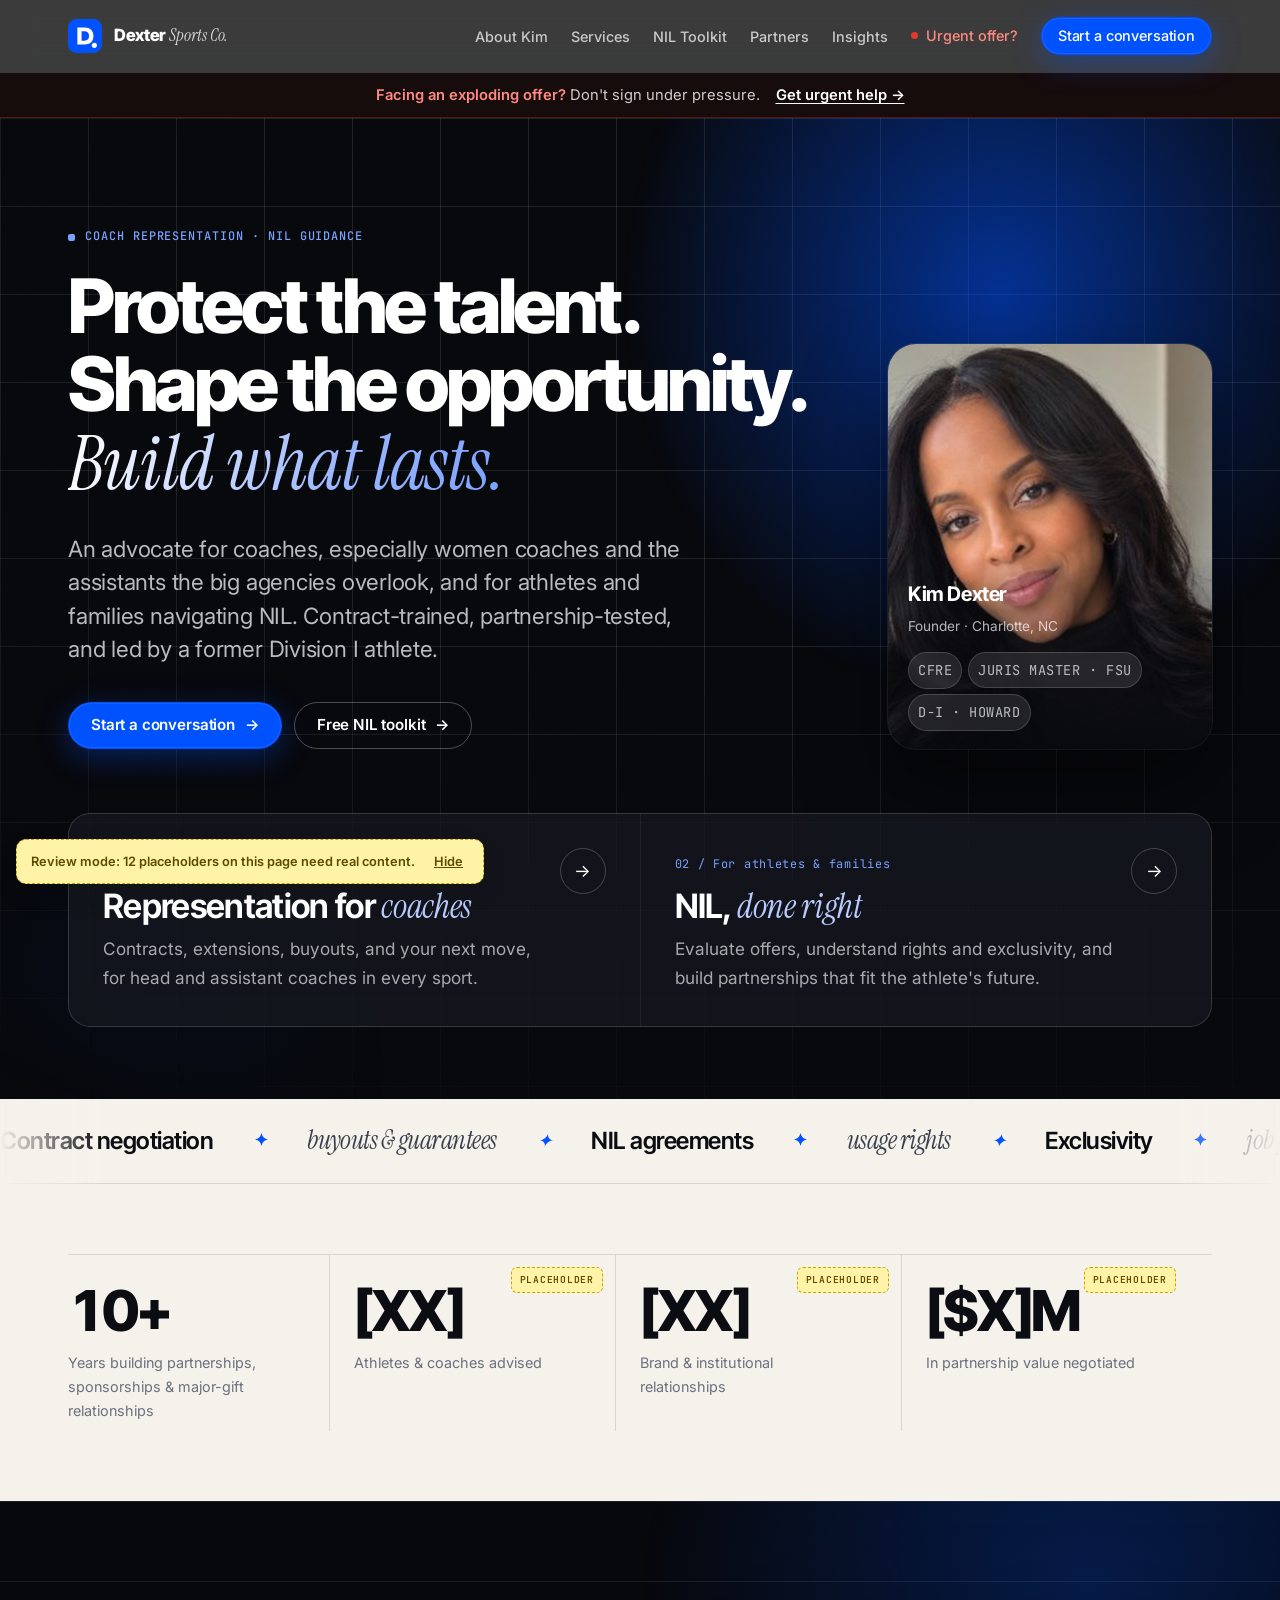
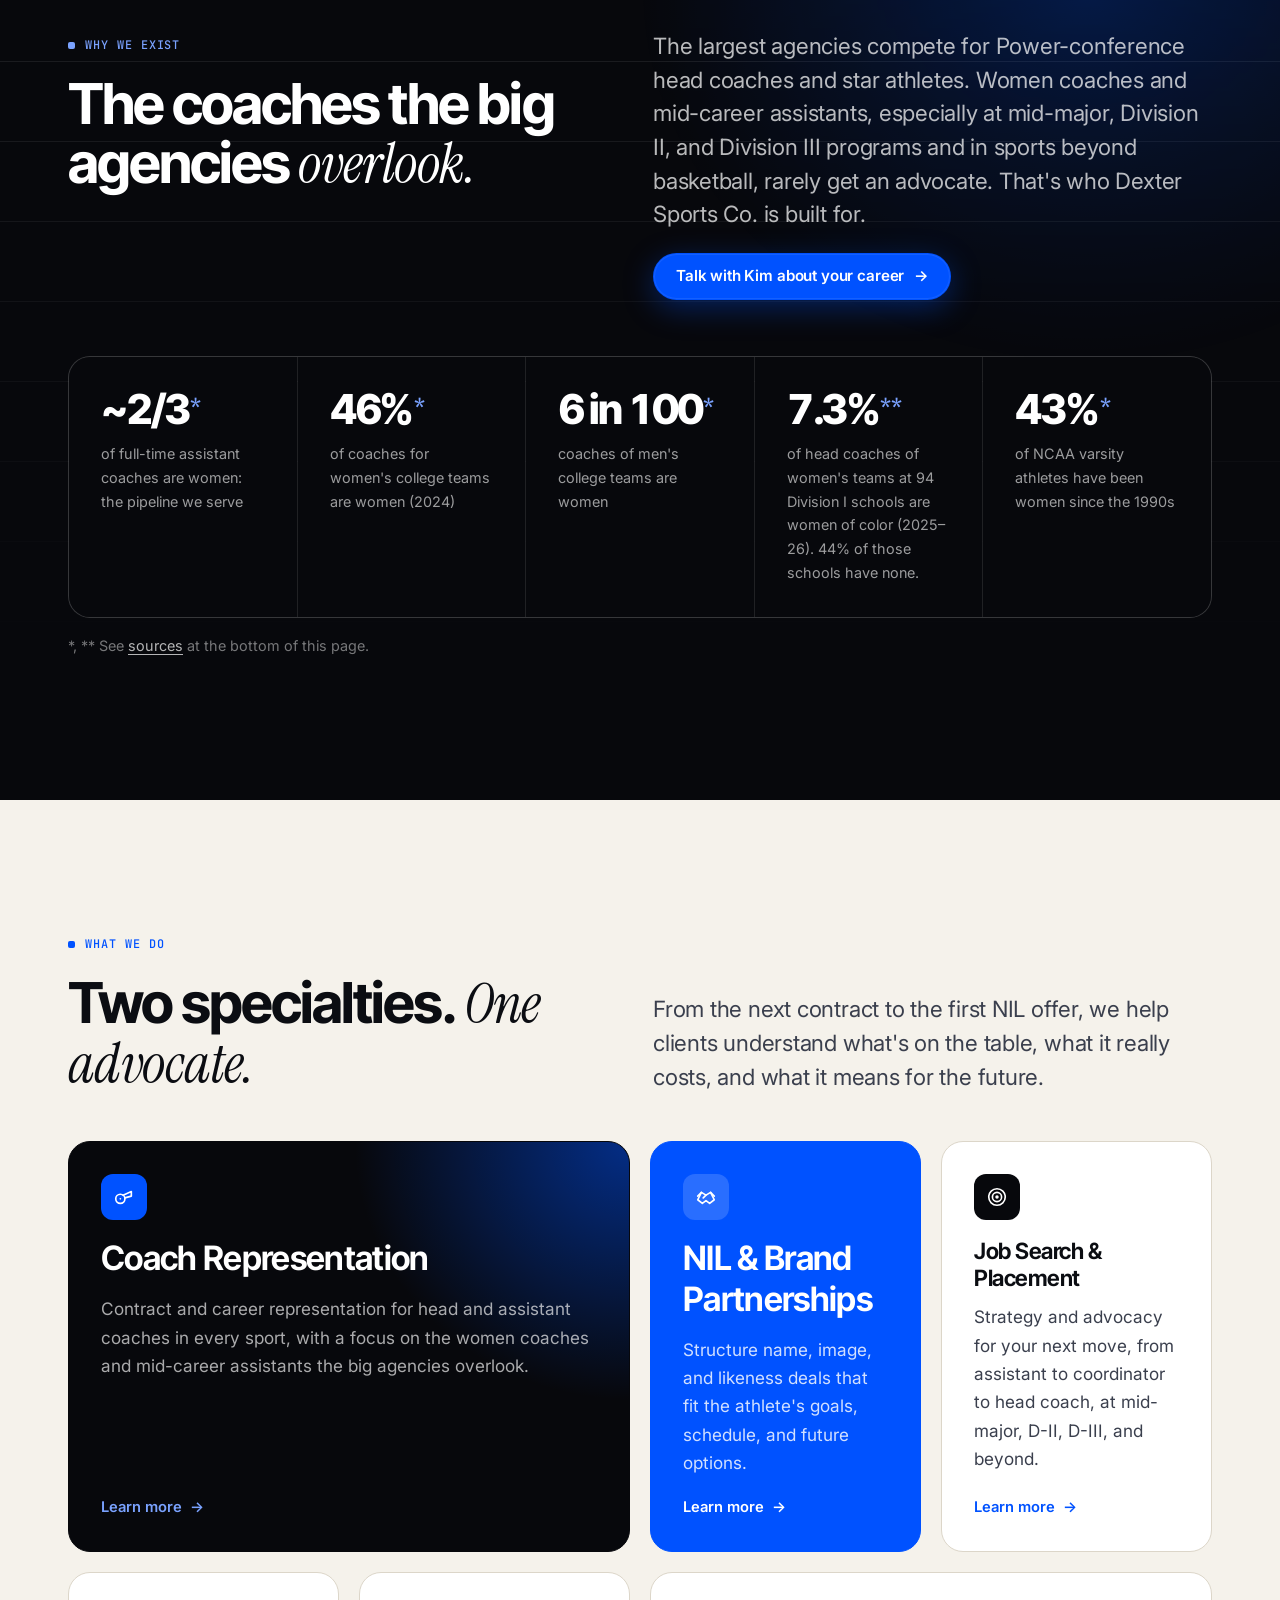
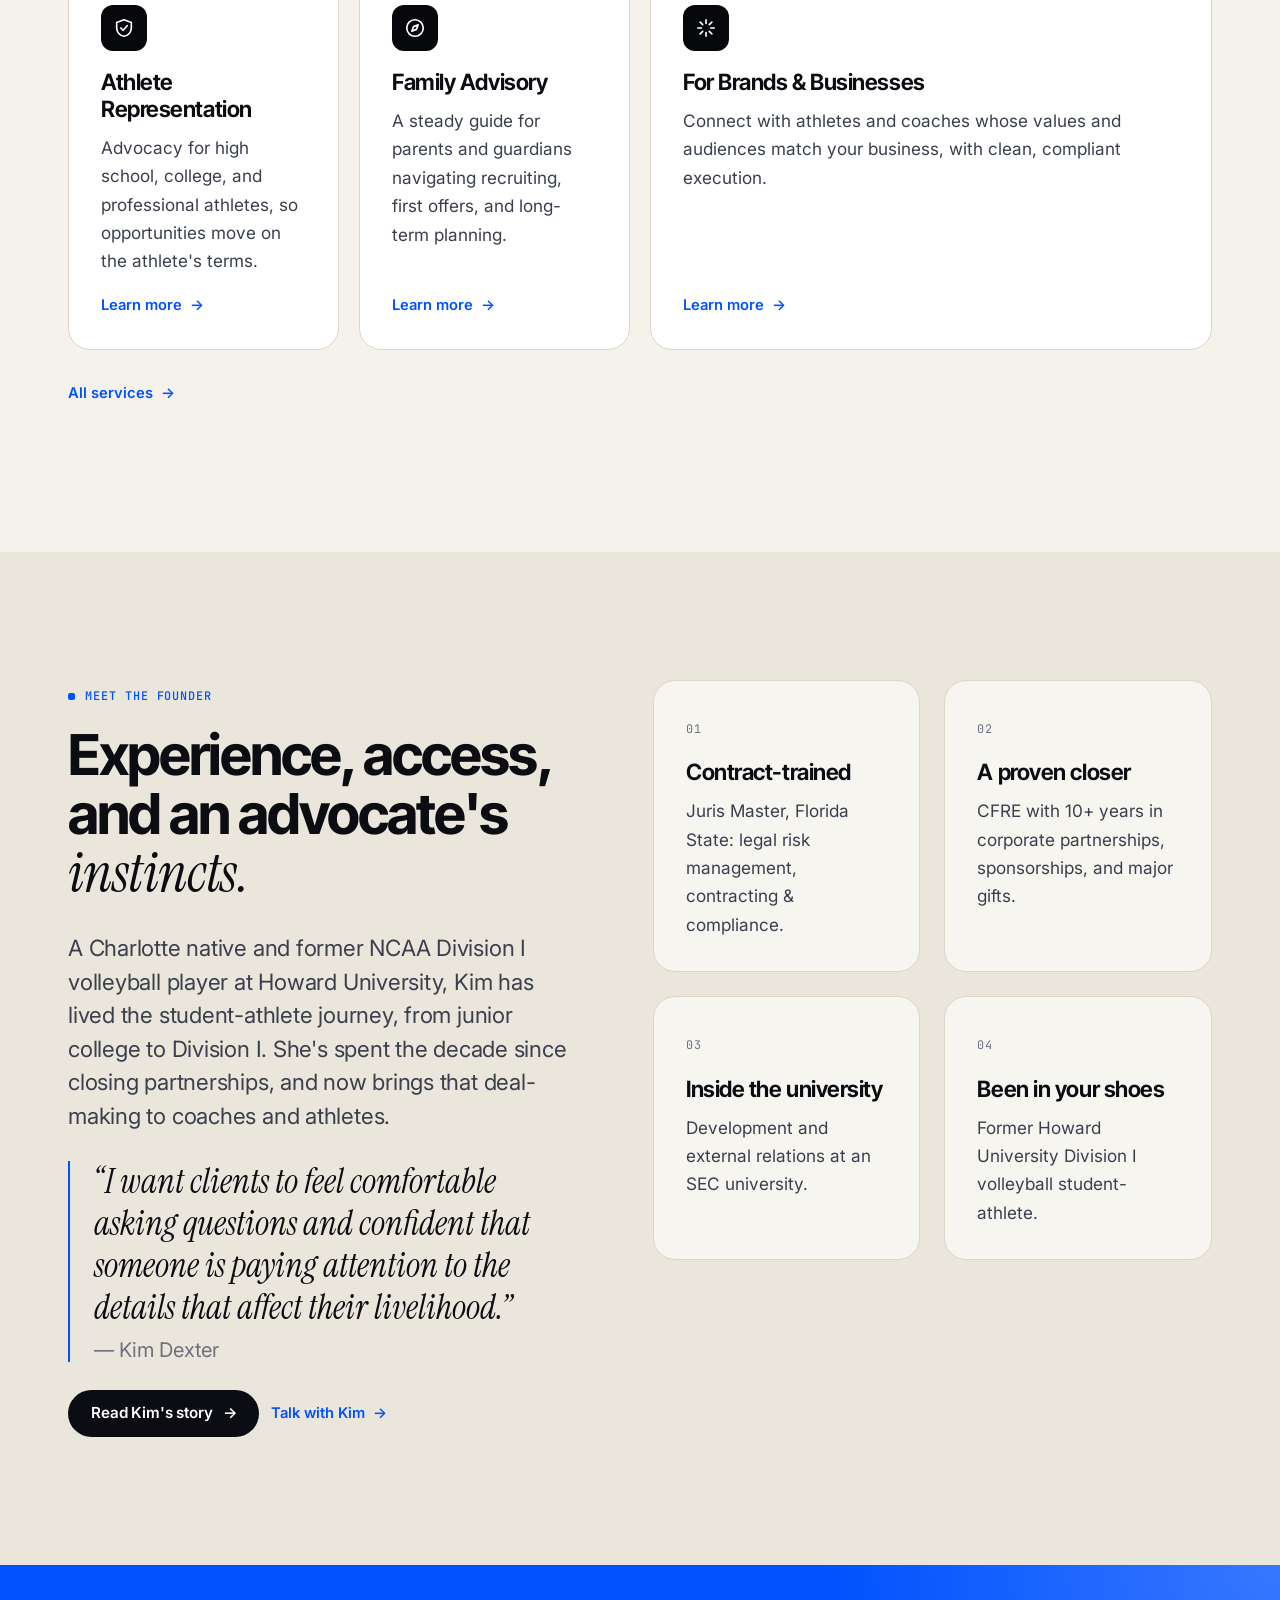
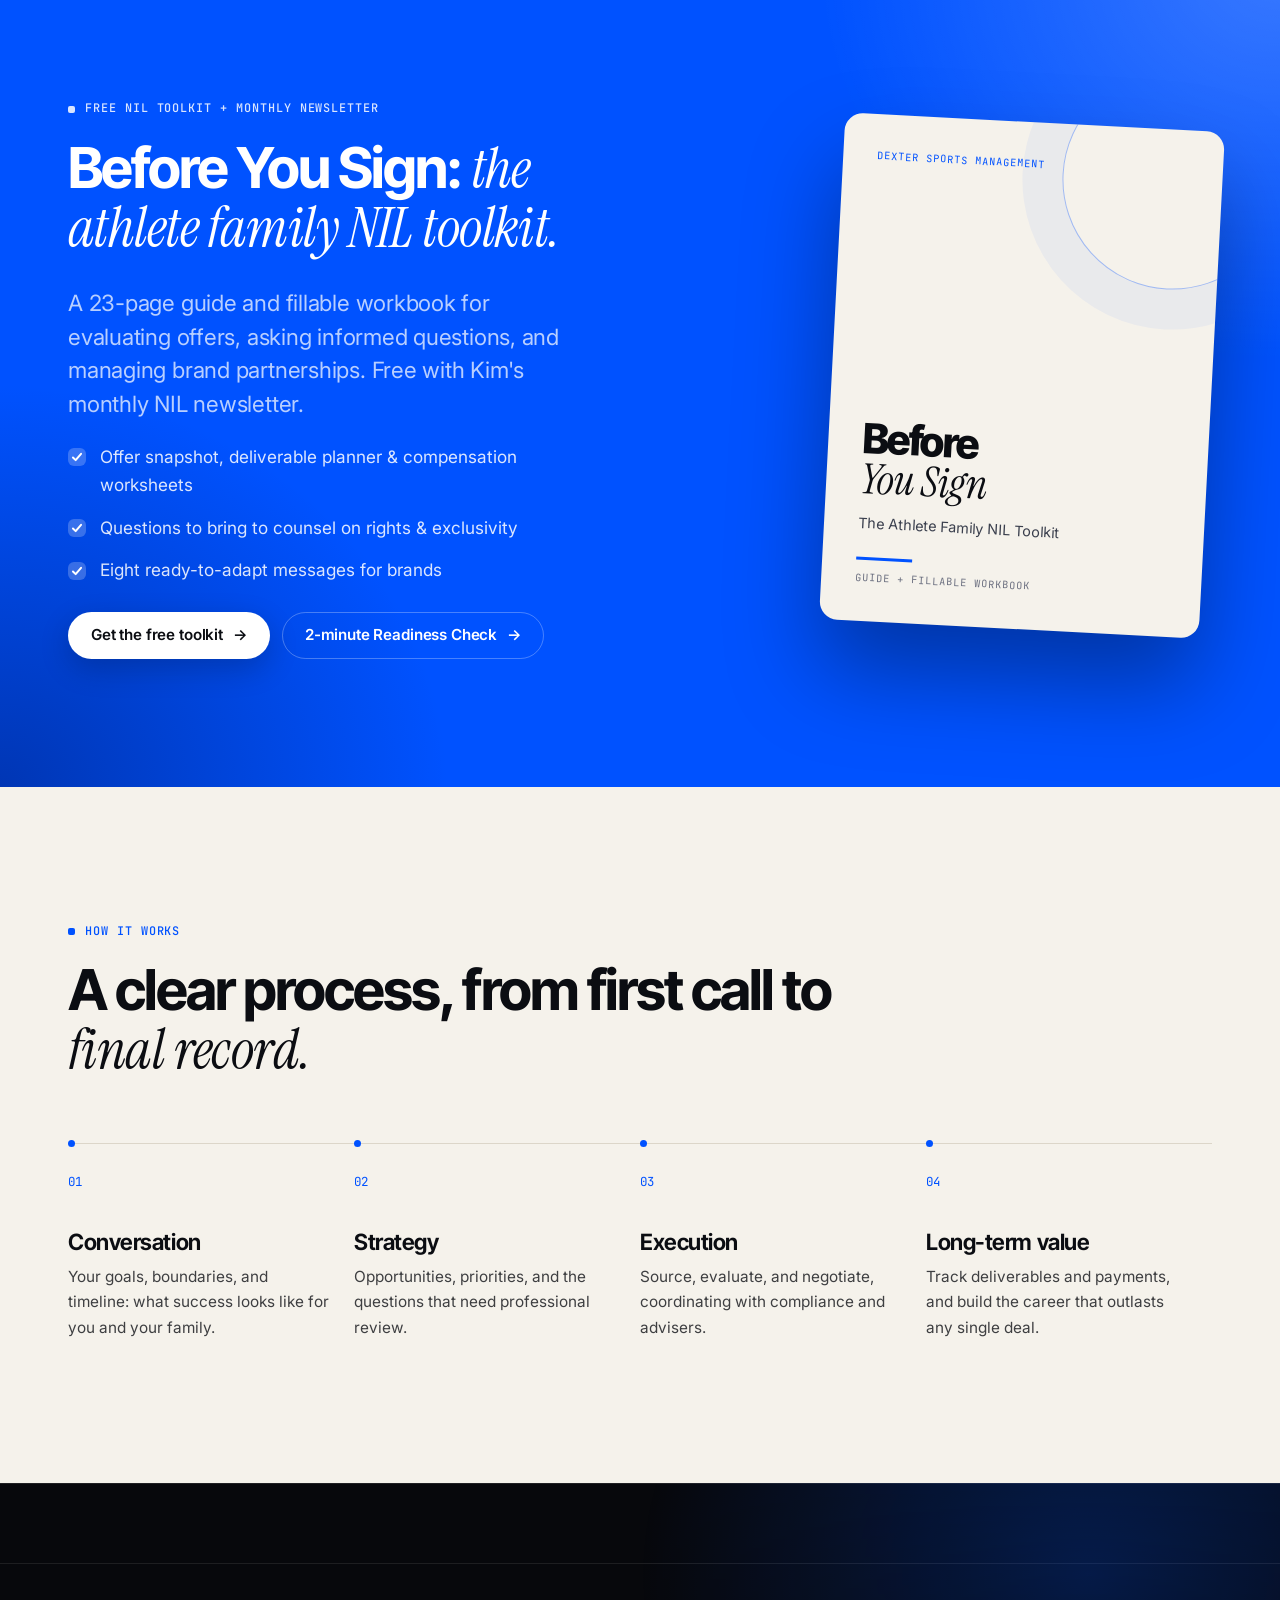
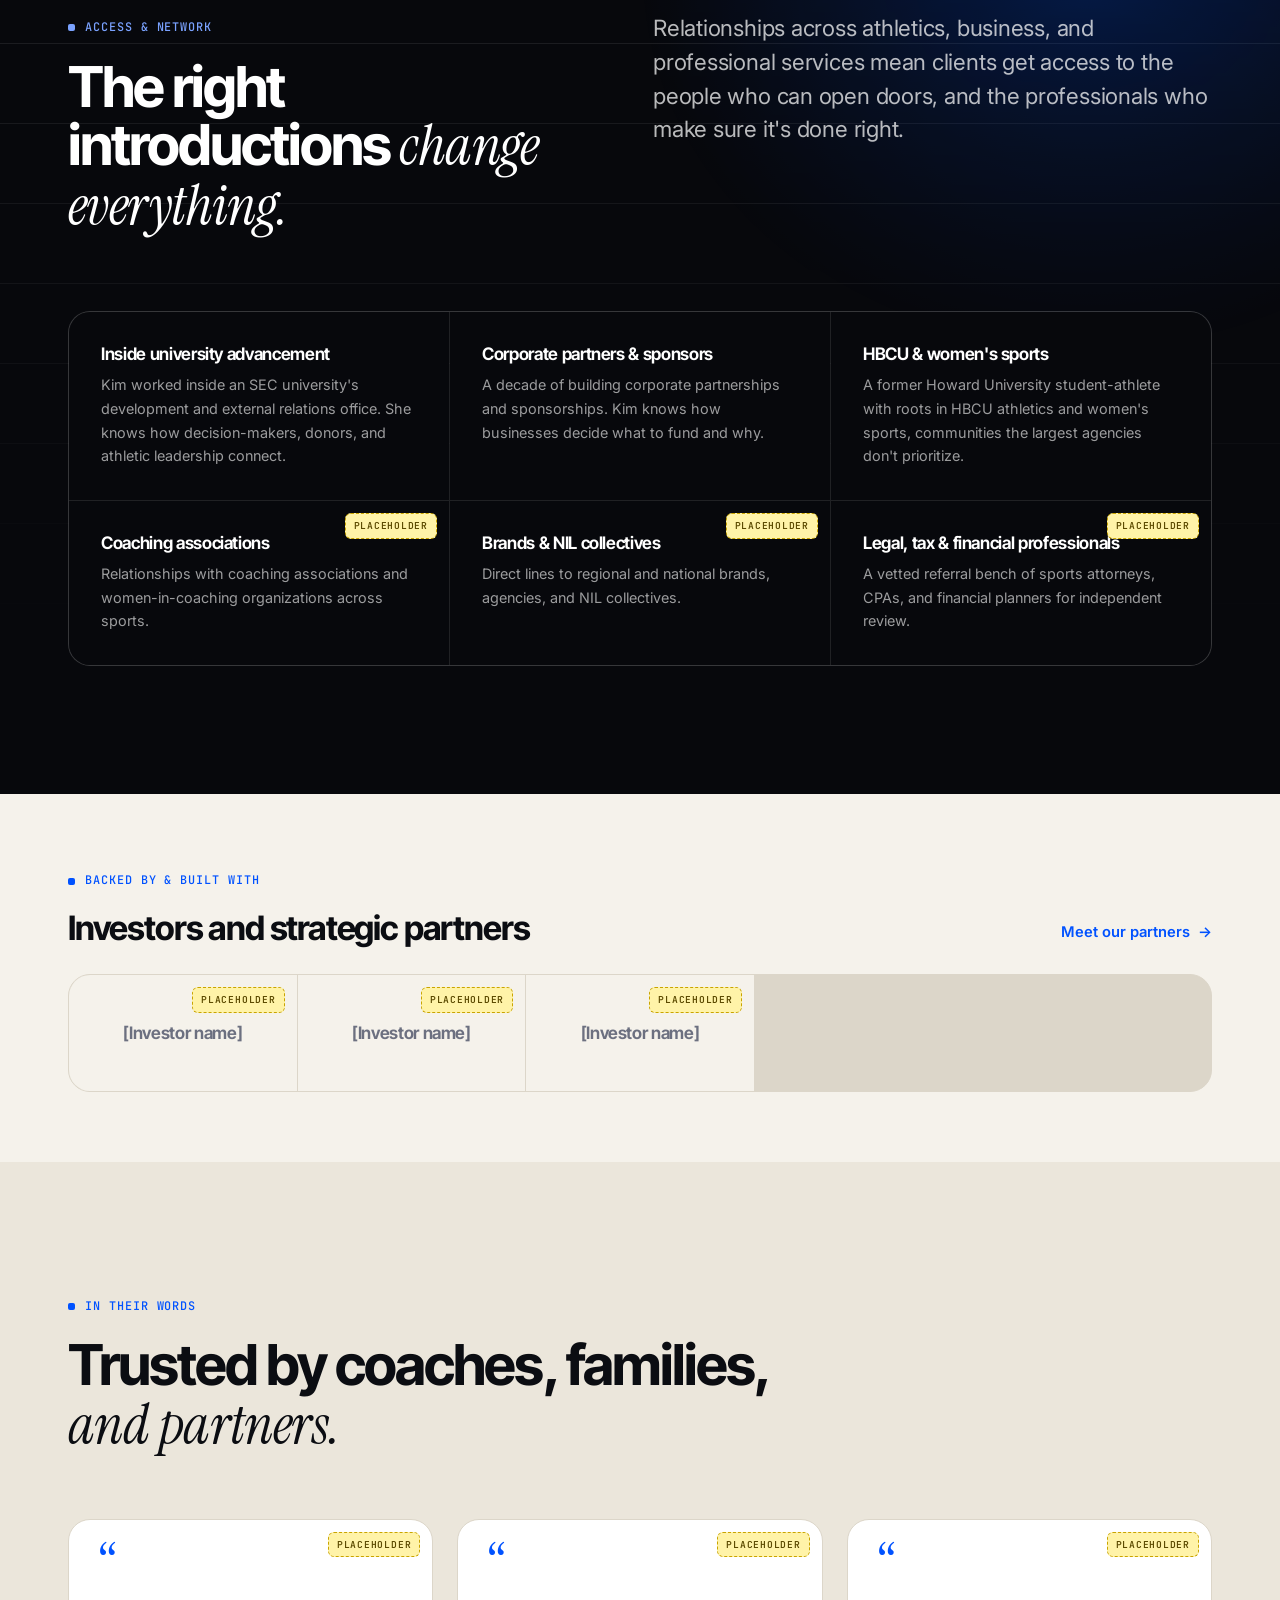
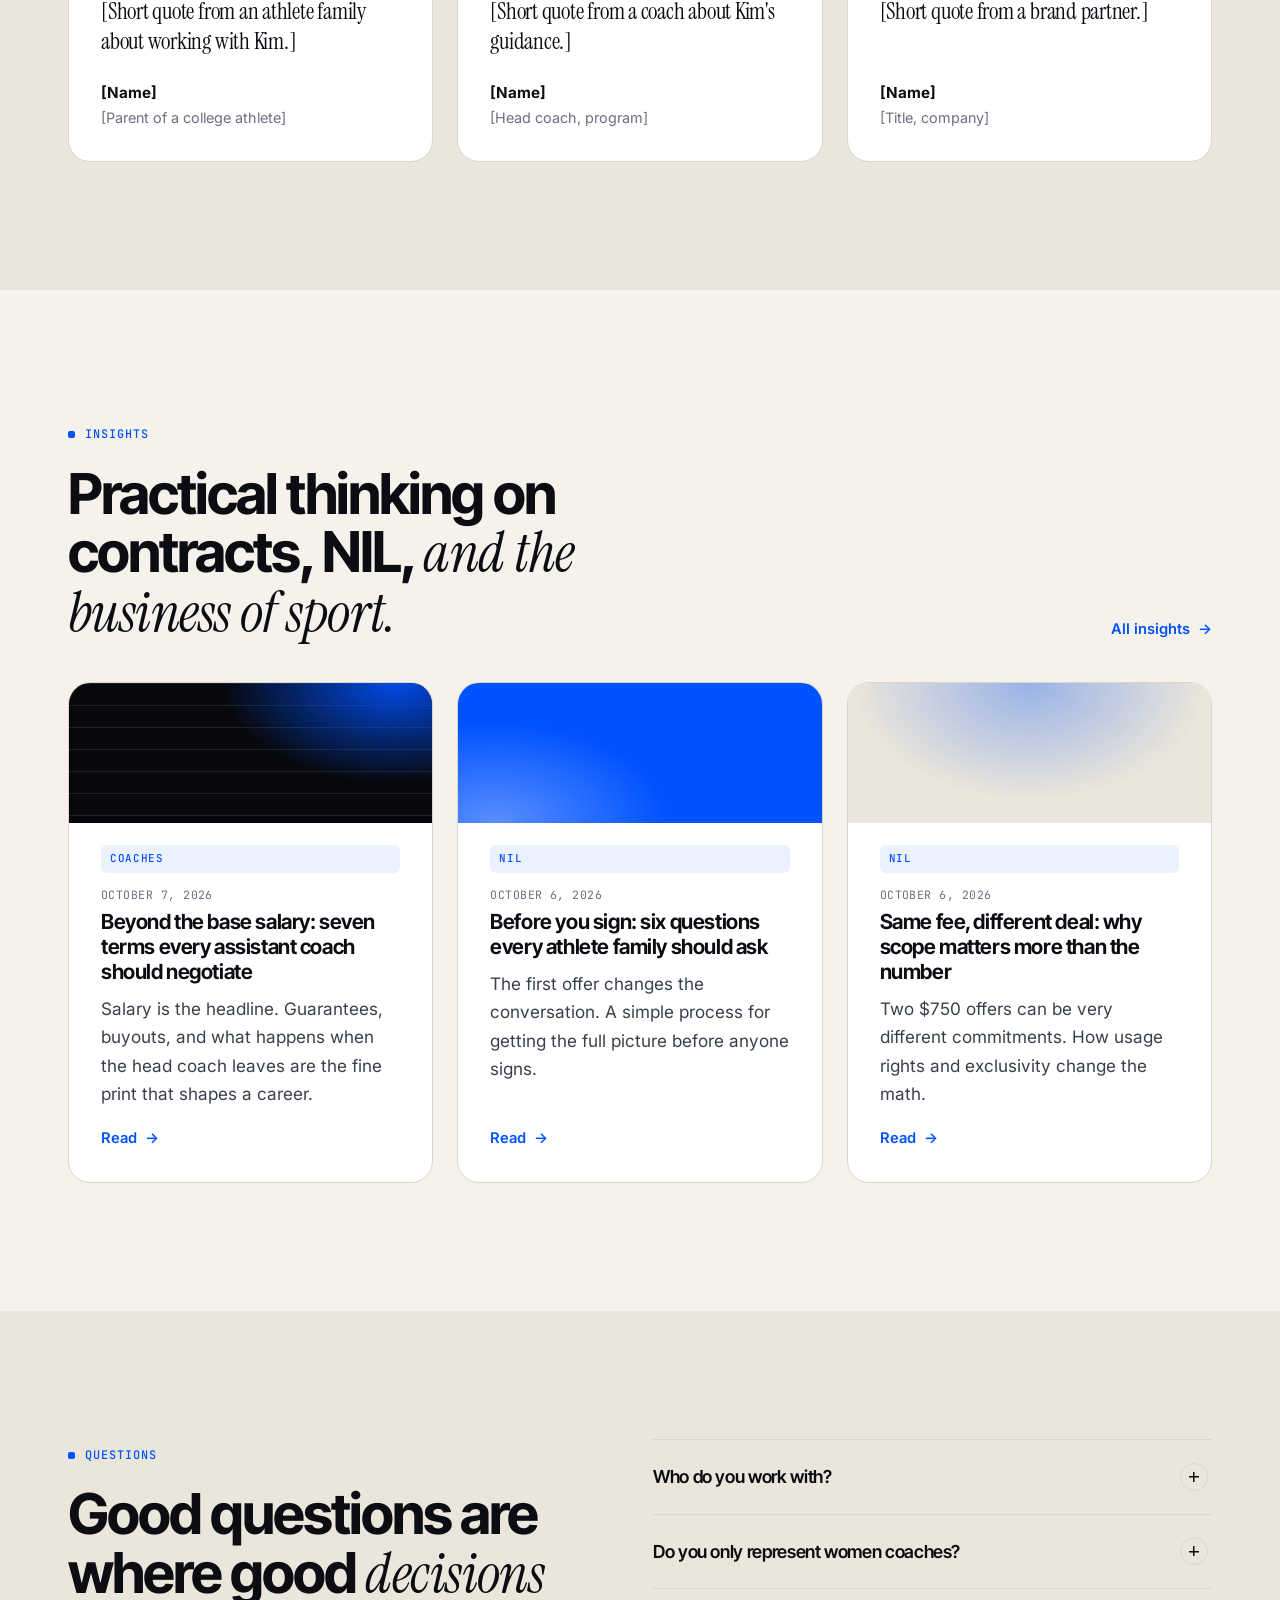
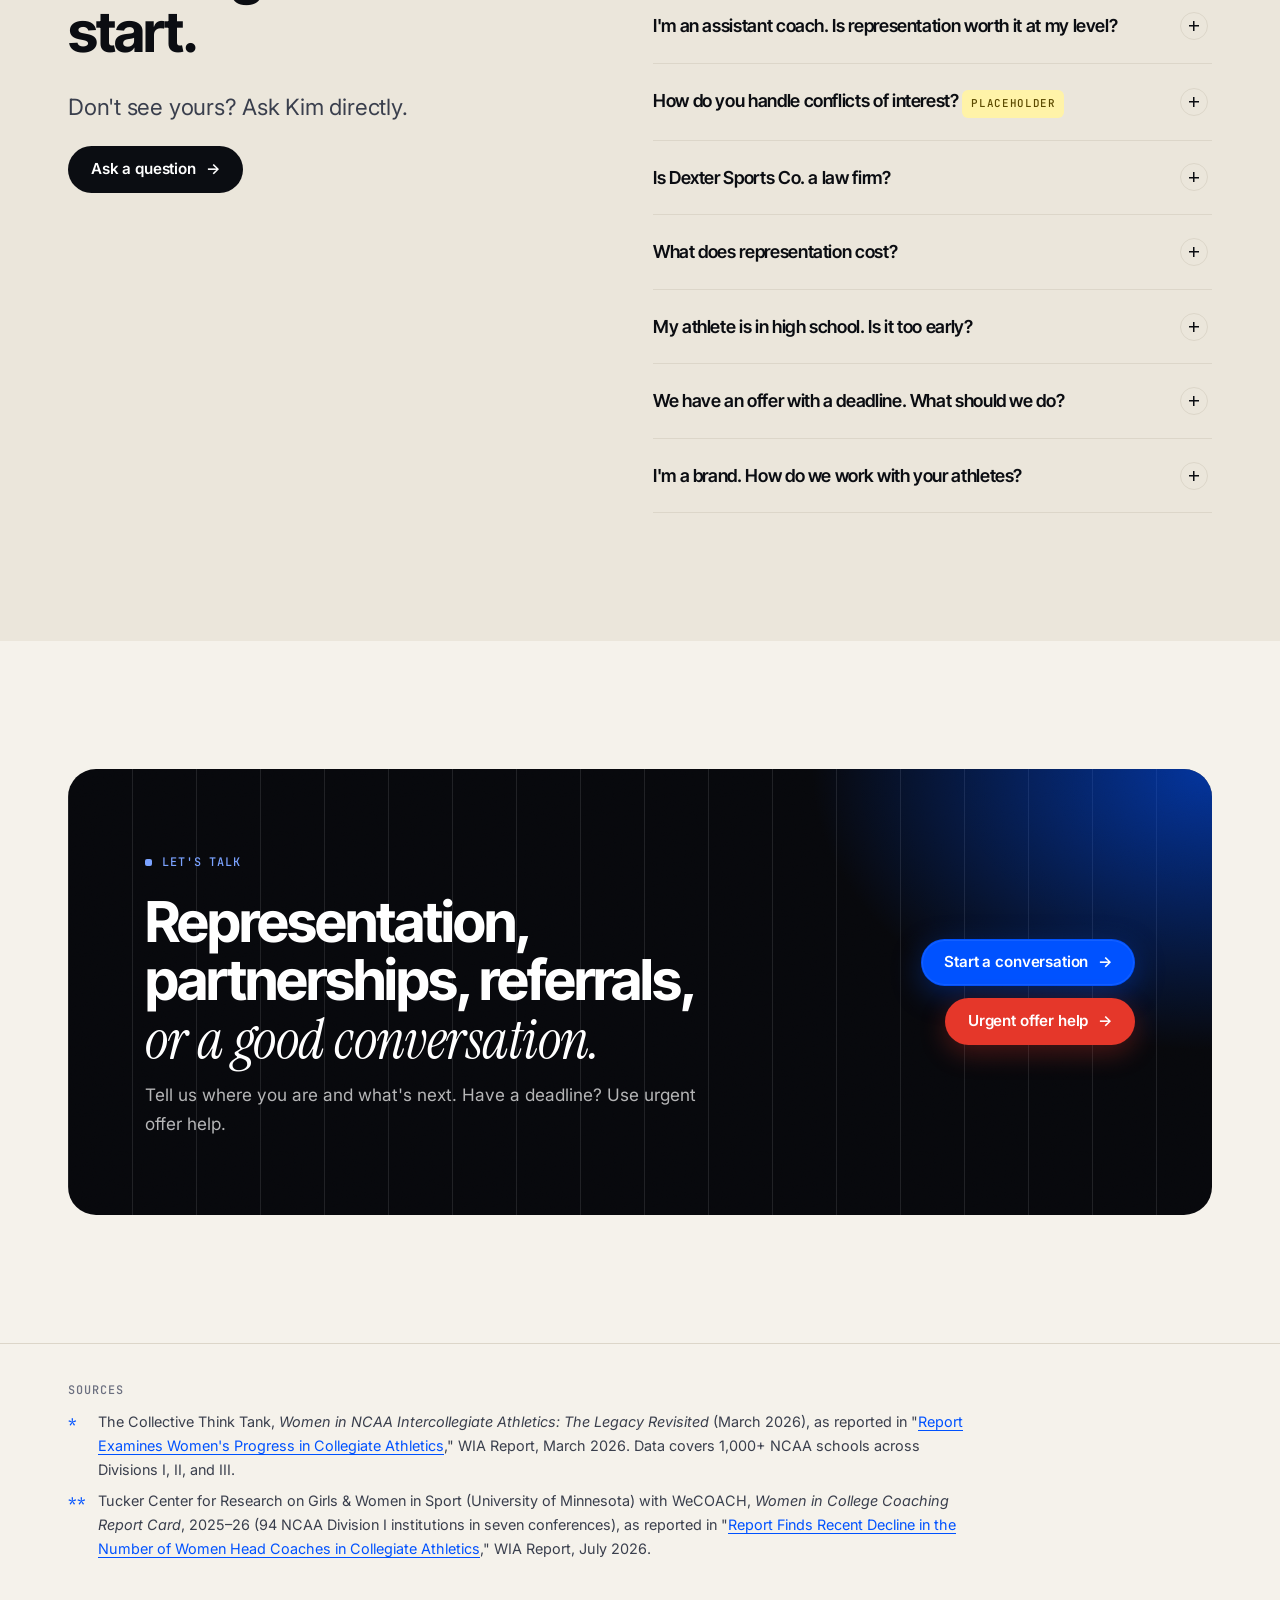
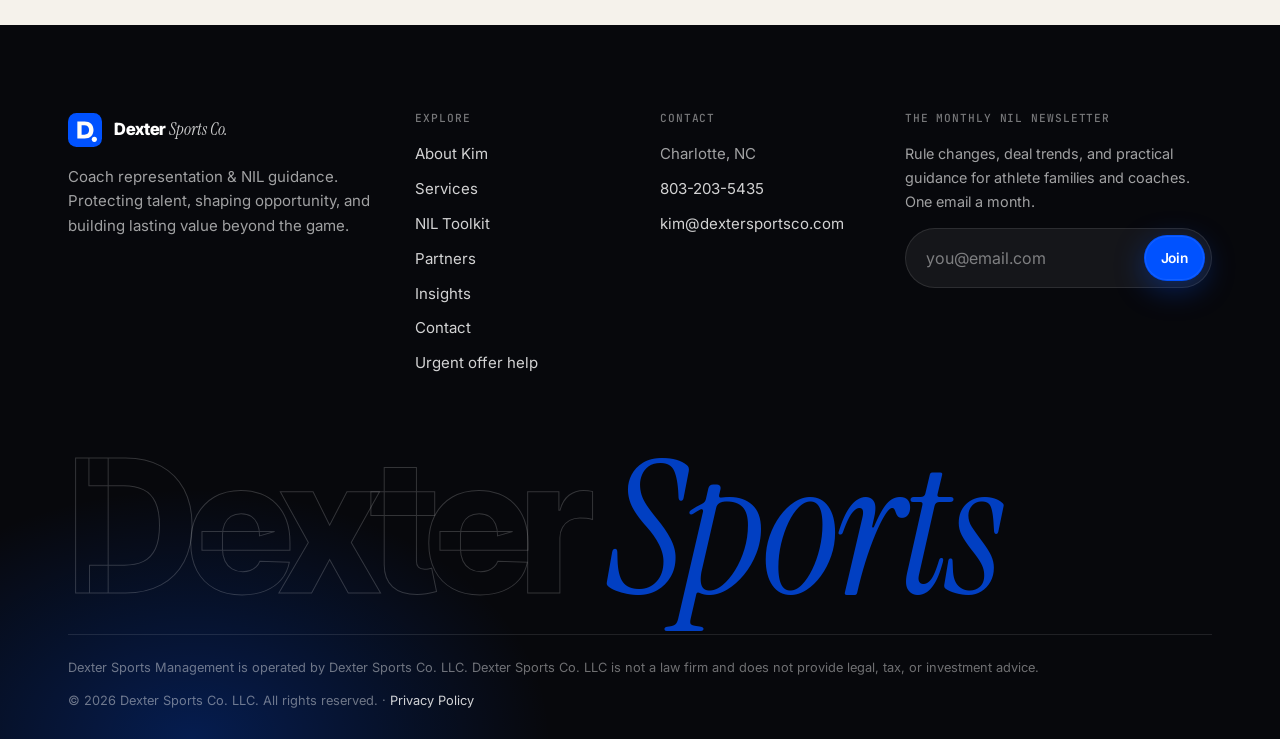
==== index.html @ 81aea9cd "Add Kim's founding story, real quote, and planned scholarship section Co-Authored-By: Claude Opus 5." ====
<!doctype html>
<html lang="en">
<head>
  <meta charset="utf-8">
  <meta name="viewport" content="width=device-width, initial-scale=1">
  <title>Dexter Sports Co. | Coach Representation & NIL Guidance | Charlotte, NC</title>
  <meta name="description" content="Coach representation and NIL guidance led by Kim Dexter. Contract negotiation and placement for coaches, especially women coaches and assistants, and NIL support for athletes and families.">
  <link rel="canonical" href="https://www.dextersportsco.com/">
  <meta property="og:type" content="website">
  <meta property="og:title" content="Dexter Sports Co. | Coach Representation & NIL Guidance">
  <meta property="og:description" content="Protect the talent. Shape the opportunity. Build what lasts.">
  <meta property="og:url" content="https://www.dextersportsco.com/">
  <meta property="og:image" content="https://www.dextersportsco.com/assets/img/og-image.png">
  <meta name="twitter:card" content="summary_large_image">
  <meta name="theme-color" content="#07080c">
  <link rel="icon" href="assets/img/favicon.svg" type="image/svg+xml">
  <link rel="preconnect" href="https://fonts.googleapis.com">
  <link rel="preconnect" href="https://fonts.gstatic.com" crossorigin>
  <link href="https://fonts.googleapis.com/css2?family=Inter:wght@400;500;600;700&family=Inter+Tight:wght@500;600;700;800&family=Instrument+Serif:ital@0;1&family=JetBrains+Mono:wght@500&display=swap" rel="stylesheet">
  <link rel="stylesheet" href="assets/css/styles.css">
  <link rel="preload" as="image" href="assets/img/kim-dexter.jpg">
  <script type="application/ld+json">
  {
    "@context": "https://schema.org",
    "@type": "ProfessionalService",
    "name": "Dexter Sports Co.",
    "alternateName": "Dexter Sports Management",
    "legalName": "Dexter Sports Co. LLC",
    "url": "https://www.dextersportsco.com",
    "image": "https://www.dextersportsco.com/assets/img/kim-dexter.jpg",
    "email": "kim@dextersportsco.com",
    "telephone": "+1-803-203-5435",
    "address": { "@type": "PostalAddress", "addressLocality": "Charlotte", "addressRegion": "NC", "addressCountry": "US" },
    "founder": { "@type": "Person", "name": "Kim Dexter", "alumniOf": ["Howard University", "Florida State University"] },
    "description": "Coach representation focused on women coaches and assistants across all sports, plus NIL guidance for athletes and families."
  }
  </script>
</head>
<body data-page="home">
  <a class="skip-link" href="#main">Skip to content</a>
  <div id="site-header"></div>

  <!-- URGENT BAND -->
  <div class="alert-band">
    <div class="container">
      <span><strong>Facing an exploding offer?</strong> Don't sign under pressure.</span>
      <a href="urgent.html">Get urgent help →</a>
    </div>
  </div>

  <main id="main">
    <!-- HERO -->
    <section class="hero">
      <div class="container">
        <div class="hero-home">
          <div>
            <span class="eyebrow rise">Coach representation · NIL guidance</span>
            <h1 class="rise rise-2">Protect the talent. Shape the opportunity. <em>Build what lasts.</em></h1>
            <p class="lead rise rise-3">An advocate for coaches, especially women coaches and the assistants the big agencies overlook, and for athletes and families navigating NIL. Contract-trained, partnership-tested, and led by a former Division I athlete.</p>
            <div class="btn-row rise rise-4">
              <a class="btn btn--primary" href="contact.html">Start a conversation</a>
              <a class="btn btn--ghost" data-toolkit href="nil-toolkit.html#get-toolkit">Free NIL toolkit</a>
            </div>
          </div>
          <figure class="hero-portrait rise rise-3">
            <img src="assets/img/kim-dexter.jpg" alt="Kim Dexter, founder of Dexter Sports Co." width="960" height="1200">
            <figcaption>
              <strong>Kim Dexter</strong>
              <span>Founder · Charlotte, NC</span>
              <div class="chips"><span class="chip">CFRE</span><span class="chip">Juris Master · FSU</span><span class="chip">D-I · Howard</span></div>
            </figcaption>
          </figure>
        </div>

        <div class="lanes rise rise-5">
          <a class="lane" href="services.html#coaches">
            <span class="index">01 / For coaches</span>
            <h3>Representation for <em>coaches</em></h3>
            <p>Contracts, extensions, buyouts, and your next move, for head and assistant coaches in every sport.</p>
            <span class="go" aria-hidden="true">→</span>
          </a>
          <a class="lane" href="nil-toolkit.html">
            <span class="index">02 / For athletes &amp; families</span>
            <h3>NIL, <em>done right</em></h3>
            <p>Evaluate offers, understand rights and exclusivity, and build partnerships that fit the athlete's future.</p>
            <span class="go" aria-hidden="true">→</span>
          </a>
        </div>
      </div>
    </section>

    <!-- MARQUEE: what we negotiate -->
    <div class="marquee" aria-hidden="true">
      <div class="marquee-track">
        <span>Contract negotiation</span><span>buyouts &amp; guarantees</span><span>NIL agreements</span><span>usage rights</span><span>Exclusivity</span><span>job placement</span><span>Extensions</span><span>brand partnerships</span><span>Compliance</span><span>the long game</span>
        <span>Contract negotiation</span><span>buyouts &amp; guarantees</span><span>NIL agreements</span><span>usage rights</span><span>Exclusivity</span><span>job placement</span><span>Extensions</span><span>brand partnerships</span><span>Compliance</span><span>the long game</span>
      </div>
    </div>

    <!-- STATS -->
    <section class="section--tight" data-hide-empty>
      <div class="container">
        <div class="stats" data-render="stats"></div>
      </div>
    </section>

    <!-- THE GAP: figures verified against the WIA Report summary of "Women in NCAA Intercollegiate Athletics: The Legacy Revisited" (The Collective Think Tank, Mar 2026). Re-check when a new edition is released. -->
    <section class="section section--ink">
      <div class="container">
        <div class="split split--top" style="margin-bottom:56px">
          <div>
            <span class="eyebrow">Why we exist</span>
            <h2>The coaches the big agencies <em>overlook.</em></h2>
          </div>
          <div>
            <p class="lead">The largest agencies compete for Power-conference head coaches and star athletes. Women coaches and mid-career assistants, especially at mid-major, Division II, and Division III programs and in sports beyond basketball, rarely get an advocate. That's who Dexter Sports Co. is built for.</p>
            <a class="btn btn--primary" href="contact.html?role=Coach">Talk with Kim about your career</a>
          </div>
        </div>
        <div class="network-grid" style="grid-template-columns:repeat(auto-fit,minmax(200px,1fr))">
          <div class="network-item"><div class="stat-value">~2/3<sup class="fn"><a href="#src-1" aria-label="Source 1">*</a></sup></div><p>of full-time assistant coaches are women: the pipeline we serve</p></div>
          <div class="network-item"><div class="stat-value">46%<sup class="fn"><a href="#src-1" aria-label="Source 1">*</a></sup></div><p>of coaches for women's college teams are women (2024)</p></div>
          <div class="network-item"><div class="stat-value">6 in 100<sup class="fn"><a href="#src-1" aria-label="Source 1">*</a></sup></div><p>coaches of men's college teams are women</p></div>
          <div class="network-item"><div class="stat-value">7.3%<sup class="fn"><a href="#src-2" aria-label="Source 2">**</a></sup></div><p>of head coaches of women's teams at 94 Division I schools are women of color (2025–26). 44% of those schools have none.</p></div>
          <div class="network-item"><div class="stat-value">43%<sup class="fn"><a href="#src-1" aria-label="Source 1">*</a></sup></div><p>of NCAA varsity athletes have been women since the 1990s</p></div>
        </div>
        <p class="small" style="color:rgba(255,255,255,.45);margin-top:16px">*, ** See <a href="#src-1" style="color:rgba(255,255,255,.7)">sources</a> at the bottom of this page.</p>
      </div>
    </section>

    <!-- SERVICES (bento) -->
    <section class="section">
      <div class="container">
        <div class="split" style="margin-bottom:48px;align-items:end">
          <div>
            <span class="eyebrow">What we do</span>
            <h2 style="margin:0">Two specialties. <em>One advocate.</em></h2>
          </div>
          <p class="lead" style="margin:0">From the next contract to the first NIL offer, we help clients understand what's on the table, what it really costs, and what it means for the future.</p>
        </div>
        <div class="bento" data-render="services" data-brief data-limit="6"></div>
        <p style="margin-top:28px"><a class="arrow-link" href="services.html">All services</a></p>
      </div>
    </section>

    <!-- FOUNDER -->
    <section class="section section--sand">
      <div class="container split split--top">
        <div class="reveal">
          <span class="eyebrow">Meet the founder</span>
          <h2>Experience, access, and an advocate's <em>instincts.</em></h2>
          <p class="lead">A Charlotte native and former NCAA Division I volleyball player at Howard University, Kim has lived the student-athlete journey, from junior college to Division I. She's spent the decade since closing partnerships, and now brings that deal-making to coaches and athletes.</p>
          <!-- Kim's own words, from her founding story (Oct 2026) -->
          <blockquote class="pull-quote">“I want clients to feel comfortable asking questions and confident that someone is paying attention to the details that affect their livelihood.” <span style="display:block;font-size:.6em;margin-top:8px;font-style:normal;font-family:var(--font-body);color:var(--ink-mute)">— Kim Dexter</span></blockquote>
          <div class="btn-row">
            <a class="btn btn--blue" href="about.html">Read Kim's story</a>
            <a class="arrow-link" href="contact.html">Talk with Kim</a>
          </div>
        </div>
        <div class="grid grid-2 reveal">
          <div class="card card--flat"><span class="index">01</span><h3>Contract-trained</h3><p style="margin:0">Juris Master, Florida State: legal risk management, contracting &amp; compliance.</p></div>
          <div class="card card--flat"><span class="index">02</span><h3>A proven closer</h3><p style="margin:0">CFRE with 10+ years in corporate partnerships, sponsorships, and major gifts.</p></div>
          <div class="card card--flat"><span class="index">03</span><h3>Inside the university</h3><p style="margin:0">Development and external relations at an SEC university.</p></div>
          <div class="card card--flat"><span class="index">04</span><h3>Been in your shoes</h3><p style="margin:0">Former Howard University Division I volleyball student-athlete.</p></div>
        </div>
      </div>
    </section>

    <!-- NIL TOOLKIT -->
    <section class="section section--blue">
      <div class="container split">
        <div class="reveal">
          <span class="eyebrow">Free NIL toolkit + monthly newsletter</span>
          <h2>Before You Sign: <em>the athlete family NIL toolkit.</em></h2>
          <p class="lead">A 23-page guide and fillable workbook for evaluating offers, asking informed questions, and managing brand partnerships. Free with Kim's monthly NIL newsletter.</p>
          <ul class="checks">
            <li>Offer snapshot, deliverable planner &amp; compensation worksheets</li>
            <li>Questions to bring to counsel on rights &amp; exclusivity</li>
            <li>Eight ready-to-adapt messages for brands</li>
          </ul>
          <div class="btn-row" style="margin-top:28px">
            <a class="btn btn--primary" data-toolkit href="nil-toolkit.html#get-toolkit">Get the free toolkit</a>
            <a class="btn btn--ghost" href="nil-toolkit.html#readiness">2-minute Readiness Check</a>
          </div>
        </div>
        <div class="reveal" aria-hidden="true">
          <div class="toolkit-cover">
            <span class="kicker">DEXTER SPORTS MANAGEMENT</span>
            <span class="title">Before<br><em>You Sign</em></span>
            <span class="sub">The Athlete Family NIL Toolkit</span>
            <span class="bar"></span>
            <span class="kicker" style="color:var(--ink-mute)">GUIDE + FILLABLE WORKBOOK</span>
          </div>
        </div>
      </div>
    </section>

    <!-- PROCESS -->
    <section class="section">
      <div class="container">
        <div class="section-head">
          <span class="eyebrow">How it works</span>
          <h2>A clear process, from first call to <em>final record.</em></h2>
        </div>
        <div class="steps">
          <div class="step reveal"><h3>Conversation</h3><p>Your goals, boundaries, and timeline: what success looks like for you and your family.</p></div>
          <div class="step reveal"><h3>Strategy</h3><p>Opportunities, priorities, and the questions that need professional review.</p></div>
          <div class="step reveal"><h3>Execution</h3><p>Source, evaluate, and negotiate, coordinating with compliance and advisers.</p></div>
          <div class="step reveal"><h3>Long-term value</h3><p>Track deliverables and payments, and build the career that outlasts any single deal.</p></div>
        </div>
      </div>
    </section>

    <!-- ACCESS / NETWORK -->
    <section class="section section--ink" data-hide-empty>
      <div class="container">
        <div class="split split--top" style="margin-bottom:48px">
          <div>
            <span class="eyebrow">Access &amp; network</span>
            <h2>The right introductions <em>change everything.</em></h2>
          </div>
          <p class="lead">Relationships across athletics, business, and professional services mean clients get access to the people who can open doors, and the professionals who make sure it's done right.</p>
        </div>
        <div class="network-grid" data-render="network"></div>
      </div>
    </section>

    <!-- PARTNERS STRIP -->
    <section class="section section--tight" data-hide-empty>
      <div class="container">
        <div class="split" style="margin-bottom:28px;align-items:end">
          <div><span class="eyebrow">Backed by &amp; built with</span><h2 style="font-size:var(--step-2);margin:0">Investors and strategic partners</h2></div>
          <p style="margin:0;text-align:right"><a class="arrow-link" href="partners.html">Meet our partners</a></p>
        </div>
        <div class="logo-wall" data-render="logos" data-source="investors"></div>
      </div>
    </section>

    <!-- TESTIMONIALS -->
    <section class="section section--sand" data-hide-empty>
      <div class="container">
        <div class="section-head">
          <span class="eyebrow">In their words</span>
          <h2>Trusted by coaches, families, <em>and partners.</em></h2>
        </div>
        <div class="grid grid-3" data-render="testimonials"></div>
      </div>
    </section>

    <!-- INSIGHTS -->
    <section class="section" data-hide-empty>
      <div class="container">
        <div class="split" style="margin-bottom:40px;align-items:end">
          <div><span class="eyebrow">Insights</span><h2 style="margin:0">Practical thinking on contracts, NIL, <em>and the business of sport.</em></h2></div>
          <p style="text-align:right;margin:0"><a class="arrow-link" href="insights.html">All insights</a></p>
        </div>
        <div class="grid grid-3" data-render="insights" data-limit="3"></div>
      </div>
    </section>

    <!-- FAQ -->
    <section class="section section--sand">
      <div class="container split split--top">
        <div>
          <span class="eyebrow">Questions</span>
          <h2>Good questions are where good <em>decisions</em> start.</h2>
          <p class="lead">Don't see yours? Ask Kim directly.</p>
          <a class="btn btn--blue" href="contact.html">Ask a question</a>
        </div>
        <div class="accordion" data-render="faqs"></div>
      </div>
    </section>

    <!-- CTA -->
    <section class="section">
      <div class="container">
        <div class="cta-band">
          <div>
            <span class="eyebrow">Let's talk</span>
            <h2>Representation, partnerships, referrals, <em>or a good conversation.</em></h2>
            <p>Tell us where you are and what's next. Have a deadline? Use urgent offer help.</p>
          </div>
          <div class="btn-row">
            <a class="btn btn--primary" href="contact.html">Start a conversation</a>
            <a class="btn btn--alert" href="urgent.html">Urgent offer help</a>
          </div>
        </div>
      </div>
    </section>
    <!-- SOURCES: numbered by asterisks (* = 1st, ** = 2nd ...). Add a source here whenever a page cites data. -->
    <section class="sources" aria-labelledby="sources-title">
      <div class="container">
        <h2 class="sources-title" id="sources-title">Sources</h2>
        <ol>
          <li id="src-1"><span class="fn-mark">*</span> The Collective Think Tank, <em>Women in NCAA Intercollegiate Athletics: The Legacy Revisited</em> (March 2026), as reported in "<a href="https://wiareport.com/2026/03/report-examines-womens-progress-in-collegiate-athletics/" target="_blank" rel="noopener">Report Examines Women's Progress in Collegiate Athletics</a>," WIA Report, March 2026. Data covers 1,000+ NCAA schools across Divisions I, II, and III.</li>
          <li id="src-2"><span class="fn-mark">**</span> Tucker Center for Research on Girls &amp; Women in Sport (University of Minnesota) with WeCOACH, <em>Women in College Coaching Report Card</em>, 2025–26 (94 NCAA Division I institutions in seven conferences), as reported in "<a href="https://wiareport.com/2026/07/report-finds-recent-decline-in-the-number-of-women-head-coaches-in-collegiate-athletics/" target="_blank" rel="noopener">Report Finds Recent Decline in the Number of Women Head Coaches in Collegiate Athletics</a>," WIA Report, July 2026.</li>
        </ol>
      </div>
    </section>
  </main>

  <div id="site-footer"></div>
  <script src="assets/js/config.js"></script>
  <script src="assets/js/content.js"></script>
  <script src="assets/js/main.js"></script>
</body>
</html>
---- assets/css/styles.css ----
/* ==========================================================================
   Dexter Sports Co. — site stylesheet (v2, "frontier" design)
   --------------------------------------------------------------------------
   One file, no build step. Sections:
     1. Design tokens (colors, type, spacing)  <- change the brand here
     2. Base / reset
     3. Layout helpers
     4. Header + navigation
     5. Buttons, labels, links
     6. Page sections (hero, lanes, marquee, bento, stats, cards…)
     7. Interactive tools (gate, quiz, calculator, intake, urgent, FAQ)
     8. Footer
     9. Draft / placeholder helpers
    10. Motion + responsive
   See docs/DESIGN-SYSTEM.md for usage notes.
   ========================================================================== */

/* 1. Design tokens ------------------------------------------------------- */
:root {
  /* Brand */
  --blue: #0052ff;            /* signature electric blue (from the original brand) */
  --blue-deep: #0040cc;
  --blue-soft: #7aa2ff;       /* blue for text/details on dark */
  --blue-ink: #050b1f;        /* deep navy-black panels */
  --orange: #ff7a1a;          /* tiny accents only (original brand CTA color) */
  --orange-deep: #e5620a;
  --alert: #e5372a;           /* urgent requests only */
  --alert-deep: #b42318;

  /* Neutrals */
  --night: #07080c;           /* hero, header, footer */
  --night-2: #0e1018;         /* raised dark surfaces */
  --cream: #f5f2eb;           /* page "paper" */
  --sand: #ebe6db;            /* alternate light section */
  --ink: #0b0d12;             /* body text */
  --ink-soft: #3a3f4d;
  --ink-mute: #6c7080;
  --line: #dcd6c9;            /* hairlines on paper */
  --line-dark: rgba(255, 255, 255, .1);
  --white: #ffffff;

  /* Type */
  --font-display: "Inter Tight", "Inter", "Helvetica Neue", Arial, sans-serif;
  --font-serif: "Instrument Serif", Georgia, "Times New Roman", serif;
  --font-body: "Inter", "Helvetica Neue", Arial, sans-serif;
  --font-label: "JetBrains Mono", ui-monospace, "SFMono-Regular", Menlo, monospace;

  --step--1: clamp(.84rem, .82rem + .1vw, .9rem);
  --step-0: clamp(1rem, .97rem + .15vw, 1.075rem);
  --step-1: clamp(1.18rem, 1.1rem + .4vw, 1.4rem);
  --step-2: clamp(1.5rem, 1.3rem + 1vw, 2.1rem);
  --step-3: clamp(2.1rem, 1.6rem + 2.4vw, 3.6rem);
  --step-4: clamp(2.8rem, 1.8rem + 5vw, 6.4rem);

  /* Spacing + shape */
  --gutter: clamp(16px, 4vw, 48px);
  --section: clamp(72px, 10vw, 144px);
  --max: 1240px;
  --radius: 14px;
  --radius-lg: 22px;
  --ease: cubic-bezier(.2, .7, .2, 1);
  --shadow: 0 1px 2px rgba(11, 13, 18, .05), 0 10px 30px rgba(11, 13, 18, .06);
  --shadow-lg: 0 2px 6px rgba(11, 13, 18, .06), 0 30px 60px rgba(11, 13, 18, .14);
  --grain: url("data:image/svg+xml,%3Csvg xmlns='http://www.w3.org/2000/svg' width='160' height='160'%3E%3Cfilter id='n'%3E%3CfeTurbulence type='fractalNoise' baseFrequency='.9' numOctaves='3' stitchTiles='stitch'/%3E%3C/filter%3E%3Crect width='100%25' height='100%25' filter='url(%23n)' opacity='.55'/%3E%3C/svg%3E");
}

/* 2. Base ---------------------------------------------------------------- */
*, *::before, *::after { box-sizing: border-box; }
html { -webkit-text-size-adjust: 100%; scroll-behavior: smooth; scroll-padding-top: 88px; }
body {
  margin: 0; background: var(--cream); color: var(--ink);
  font-family: var(--font-body); font-size: var(--step-0); line-height: 1.65;
  -webkit-font-smoothing: antialiased; text-rendering: optimizeLegibility; overflow-x: hidden;
}
img, svg { max-width: 100%; display: block; }
h1, h2, h3, h4 { margin: 0 0 .5em; line-height: 1.04; font-weight: 700; font-family: var(--font-display); letter-spacing: -0.035em; }
h1 { font-size: var(--step-4); font-weight: 800; letter-spacing: -0.045em; }
h2 { font-size: var(--step-3); }
h3 { font-size: var(--step-1); letter-spacing: -0.02em; line-height: 1.2; font-weight: 650; }
h1 em, h2 em, h3 em, .serif-italic, em.serif {
  font-family: var(--font-serif); font-style: italic; font-weight: 400; letter-spacing: -0.01em;
}
p { margin: 0 0 1em; }
a { color: var(--blue); text-underline-offset: 3px; text-decoration-thickness: 1px; }
a:hover { color: var(--blue-deep); }
::selection { background: var(--blue); color: var(--white); }
:focus-visible { outline: 2px solid var(--blue); outline-offset: 3px; border-radius: 6px; }
[hidden] { display: none !important; }
.skip-link { position: absolute; left: -999px; top: 8px; background: var(--white); color: var(--ink); padding: 8px 14px; z-index: 100; border-radius: 8px; }
.skip-link:focus { left: 8px; }
.visually-hidden { position: absolute !important; width: 1px; height: 1px; overflow: hidden; clip: rect(0 0 0 0); white-space: nowrap; }

/* 3. Layout -------------------------------------------------------------- */
.container { width: 100%; max-width: var(--max); margin: 0 auto; padding: 0 var(--gutter); }
.narrow { max-width: 760px; }
.section { padding: var(--section) 0; position: relative; }
.section--sand { background: var(--sand); }
.section--tight { padding: calc(var(--section) * .55) 0; }
.section--blue, .section--ink { color: rgba(255, 255, 255, .86); isolation: isolate; overflow: hidden; }
.section--blue { background: var(--blue); }
.section--blue::before { content: ""; position: absolute; inset: 0; z-index: -1; background: radial-gradient(60% 80% at 100% 0%, rgba(255, 255, 255, .22), transparent 60%), radial-gradient(50% 70% at 0% 100%, rgba(0, 20, 90, .45), transparent 70%); }
.section--ink { background: var(--night); }
.section--ink::before { content: ""; position: absolute; inset: 0; z-index: -1; background: radial-gradient(50% 60% at 85% 10%, rgba(0, 82, 255, .28), transparent 70%), linear-gradient(var(--line-dark) 1px, transparent 1px) 0 0 / 100% 80px; mask-image: linear-gradient(to bottom, #000, transparent 85%); -webkit-mask-image: linear-gradient(to bottom, #000, transparent 85%); }
.section--blue h2, .section--ink h2, .section--blue h3, .section--ink h3 { color: var(--white); }
.grid { display: grid; gap: clamp(14px, 2vw, 24px); }
.grid-2 { grid-template-columns: repeat(2, minmax(0, 1fr)); }
.grid-3 { grid-template-columns: repeat(3, minmax(0, 1fr)); }
.grid-4 { grid-template-columns: repeat(4, minmax(0, 1fr)); }
.split { display: grid; grid-template-columns: 1fr 1.1fr; gap: clamp(32px, 6vw, 96px); align-items: center; }
.split--top { align-items: start; }
.split--wide { grid-template-columns: 1.5fr 1fr; }
.stack > * + * { margin-top: 16px; }
.center { text-align: center; }
.section-head { max-width: 780px; margin-bottom: clamp(36px, 5vw, 64px); }
.section-head.center { margin-left: auto; margin-right: auto; }
.lead { font-size: var(--step-1); color: var(--ink-soft); line-height: 1.5; letter-spacing: -0.01em; }
.section--blue .lead, .section--ink .lead, .hero .lead { color: rgba(255, 255, 255, .72); }
.muted { color: var(--ink-mute); }
.small { font-size: var(--step--1); }

/* 4. Header + nav (dark glass on every page) ---------------------------- */
.site-header {
  position: sticky; top: 0; z-index: 50; color: var(--white);
  background: rgba(7, 8, 12, .78); backdrop-filter: saturate(1.6) blur(16px); -webkit-backdrop-filter: saturate(1.6) blur(16px);
  border-bottom: 1px solid transparent; transition: border-color .3s, background .3s;
}
.site-header.is-scrolled { border-color: var(--line-dark); background: rgba(7, 8, 12, .9); }
.nav { display: flex; align-items: center; justify-content: space-between; height: 72px; gap: 24px; }
.brand { display: inline-flex; align-items: center; gap: 12px; text-decoration: none; color: inherit; }
.brand:hover { color: inherit; }
.brand-mark { width: 34px; height: 34px; flex: none; }
.brand-word { font-family: var(--font-display); font-weight: 800; letter-spacing: -0.02em; font-size: 1.05rem; white-space: nowrap; }
.brand-word i { font-family: var(--font-serif); font-weight: 400; font-style: italic; letter-spacing: 0; opacity: .8; }
.nav-links { display: flex; align-items: center; gap: clamp(14px, 1.8vw, 28px); list-style: none; margin: 0; padding: 0; }
.nav-links a { white-space: nowrap; color: rgba(255, 255, 255, .72); text-decoration: none; font-size: .9rem; font-weight: 500; padding: 6px 0; position: relative; transition: color .2s; }
.nav-links a:hover, .nav-links a[aria-current="page"] { color: var(--white); }
.nav-links a::after { content: ""; position: absolute; left: 0; right: 100%; bottom: -2px; height: 1px; background: currentColor; transition: right .3s var(--ease); }
.nav-links a:hover::after, .nav-links a[aria-current="page"]::after { right: 0; }
.nav-cta a.btn { color: var(--white); padding: 10px 16px; }
.nav-cta a.btn::after { display: none; }
.nav-toggle { display: none; background: none; border: 0; width: 44px; height: 44px; padding: 11px; cursor: pointer; color: var(--white); }
.nav-toggle span { display: block; height: 1.5px; background: currentColor; margin: 6px 0; transition: transform .3s var(--ease), opacity .2s; }
body.nav-open .nav-toggle span:nth-child(1) { transform: translateY(7.5px) rotate(45deg); }
body.nav-open .nav-toggle span:nth-child(2) { opacity: 0; }
body.nav-open .nav-toggle span:nth-child(3) { transform: translateY(-7.5px) rotate(-45deg); }

/* 5. Buttons + labels ---------------------------------------------------- */
.btn {
  --bg: var(--blue); --fg: var(--white);
  display: inline-flex; align-items: center; justify-content: center; gap: 10px;
  font-family: var(--font-body); font-weight: 600; font-size: .95rem; letter-spacing: -0.01em;
  padding: 14px 22px; border-radius: 999px; border: 1px solid transparent; background: var(--bg); color: var(--fg);
  text-decoration: none; cursor: pointer; line-height: 1.1; text-align: center; position: relative;
  transition: transform .25s var(--ease), background .2s, color .2s, border-color .2s, box-shadow .3s;
}
a.btn::after { content: "→"; transition: transform .25s var(--ease); }
a.btn[download]::after { content: "↓"; }
.btn:hover { transform: translateY(-1px); color: var(--fg); }
a.btn:hover::after { transform: translateX(3px); }
.btn:active { transform: translateY(0); }
.btn:disabled { opacity: .6; cursor: wait; }
.btn--primary { --bg: var(--blue); --fg: var(--white); box-shadow: 0 0 0 1px rgba(255, 255, 255, .08) inset, 0 8px 30px rgba(0, 82, 255, .35); }
.btn--primary:hover { --bg: #1a63ff; box-shadow: 0 0 0 1px rgba(255, 255, 255, .12) inset, 0 12px 40px rgba(0, 82, 255, .5); }
.btn--blue { --bg: var(--ink); --fg: var(--white); }
.btn--blue:hover { --bg: #23262f; }
.btn--ghost { --bg: transparent; --fg: var(--ink); border-color: rgba(11, 13, 18, .22); }
.btn--ghost:hover { border-color: var(--ink); }
.section--blue .btn--ghost, .section--ink .btn--ghost, .hero .btn--ghost, .cta-band .btn--ghost { --fg: var(--white); border-color: rgba(255, 255, 255, .28); }
.section--blue .btn--ghost:hover, .section--ink .btn--ghost:hover, .hero .btn--ghost:hover, .cta-band .btn--ghost:hover { border-color: var(--white); background: rgba(255, 255, 255, .06); }
.section--blue .btn--primary { --bg: var(--white); --fg: var(--ink); box-shadow: 0 10px 30px rgba(0, 0, 0, .2); }
.btn--sm { padding: 10px 16px; font-size: .86rem; }
a.btn--sm::after { display: none; }
.btn-row { display: flex; flex-wrap: wrap; gap: 12px; align-items: center; }
.eyebrow {
  display: inline-flex; align-items: center; gap: 10px; font-family: var(--font-label); font-weight: 500; font-size: .74rem;
  letter-spacing: .08em; text-transform: uppercase; color: var(--blue); margin-bottom: 20px;
}
.eyebrow::before { content: ""; width: 7px; height: 7px; background: currentColor; border-radius: 2px; }
.section--ink .eyebrow, .hero .eyebrow, .cta-band .eyebrow { color: var(--blue-soft); }
.section--blue .eyebrow { color: rgba(255, 255, 255, .85); }
.tag { display: inline-block; font-family: var(--font-label); font-size: .68rem; font-weight: 500; letter-spacing: .06em; text-transform: uppercase; padding: 5px 9px; border-radius: 6px; background: rgba(0, 82, 255, .08); color: var(--blue); }
.arrow-link { font-weight: 600; font-size: .92rem; text-decoration: none; display: inline-flex; align-items: center; gap: 8px; color: var(--blue); }
.arrow-link::after { content: "→"; transition: transform .25s var(--ease); }
.arrow-link:hover::after { transform: translateX(4px); }
.index { font-family: var(--font-label); font-size: .74rem; color: var(--ink-mute); letter-spacing: .06em; }

/* 6. Sections ------------------------------------------------------------ */
/* Hero (dark, glow + grid + grain) */
.hero { position: relative; background: var(--night); color: var(--white); overflow: hidden; isolation: isolate; }
.hero::before {
  content: ""; position: absolute; inset: 0; z-index: -2;
  background:
    radial-gradient(42% 60% at 78% 18%, rgba(0, 82, 255, .55), transparent 70%),
    radial-gradient(30% 40% at 10% 100%, rgba(0, 82, 255, .25), transparent 70%),
    linear-gradient(var(--line-dark) 1px, transparent 1px) 0 0 / 88px 88px,
    linear-gradient(90deg, var(--line-dark) 1px, transparent 1px) 0 0 / 88px 88px;
  mask-image: radial-gradient(120% 90% at 60% 20%, #000 40%, transparent 100%);
  -webkit-mask-image: radial-gradient(120% 90% at 60% 20%, #000 40%, transparent 100%);
}
.hero::after { content: ""; position: absolute; inset: 0; z-index: -1; background-image: var(--grain); opacity: .09; mix-blend-mode: overlay; pointer-events: none; }
.hero-inner { padding: clamp(64px, 10vw, 128px) 0 clamp(56px, 8vw, 104px); max-width: 980px; }
.hero h1 { color: var(--white); margin-bottom: 28px; }
.hero h1 em { background: linear-gradient(100deg, #fff 0%, #9db8ff 60%, var(--blue-soft) 100%); -webkit-background-clip: text; background-clip: text; color: transparent; padding-right: .06em; }
.hero .lead { max-width: 640px; margin-bottom: 36px; }
.hero--page .hero-inner { padding: clamp(56px, 8vw, 104px) 0 clamp(48px, 6vw, 80px); }
.hero--page h1 { font-size: var(--step-3); max-width: 920px; }
.hero-proof { display: flex; flex-wrap: wrap; gap: 10px 28px; margin-top: 44px; padding-top: 24px; border-top: 1px solid var(--line-dark); font-family: var(--font-label); font-size: .74rem; letter-spacing: .06em; text-transform: uppercase; color: rgba(255, 255, 255, .55); }
.hero-proof span { display: inline-flex; align-items: center; gap: 10px; }
.hero-proof span::before { content: ""; width: 5px; height: 5px; border-radius: 50%; background: var(--blue-soft); }

/* Home hero layout */
.hero-home { display: grid; grid-template-columns: 1.4fr .6fr; gap: clamp(32px, 5vw, 72px); align-items: end; padding: clamp(56px, 8vw, 104px) 0 clamp(40px, 5vw, 64px); }
.hero-home h1 { font-size: clamp(2.6rem, 1.5rem + 4vw, 5.4rem); }
.hero-portrait { position: relative; aspect-ratio: 4 / 5; border-radius: 28px; overflow: hidden; background: var(--night-2); box-shadow: 0 40px 80px rgba(0, 0, 0, .5), 0 0 0 1px var(--line-dark); margin: 0; }
.hero-portrait img { width: 100%; height: 100%; object-fit: cover; object-position: center 20%; }
.hero-portrait::after { content: ""; position: absolute; inset: 0; background: linear-gradient(to top, rgba(7, 8, 12, .88) 0%, rgba(7, 8, 12, 0) 48%); }
.hero-portrait figcaption { position: absolute; z-index: 2; left: 20px; right: 20px; bottom: 18px; }
.hero-portrait figcaption strong { display: block; font-family: var(--font-display); font-size: 1.25rem; letter-spacing: -0.02em; color: var(--white); }
.hero-portrait figcaption span { font-size: .85rem; color: rgba(255, 255, 255, .7); }
.chips { display: flex; flex-wrap: wrap; gap: 6px; margin-top: 12px; }
.chip { font-family: var(--font-label); font-size: .64rem; letter-spacing: .04em; text-transform: uppercase; padding: 6px 9px; border-radius: 999px; color: var(--white); background: rgba(255, 255, 255, .1); border: 1px solid rgba(255, 255, 255, .16); backdrop-filter: blur(8px); -webkit-backdrop-filter: blur(8px); }

/* Two lanes (coaches / NIL) */
.lanes { display: grid; grid-template-columns: 1fr 1fr; gap: 1px; background: var(--line-dark); border: 1px solid var(--line-dark); border-radius: var(--radius-lg); overflow: hidden; margin-bottom: clamp(40px, 6vw, 72px); }
.lane { position: relative; display: block; padding: clamp(22px, 3vw, 34px); padding-right: 90px; background: rgba(14, 16, 24, .72); color: var(--white); text-decoration: none; transition: background .3s; }
.lane:hover { background: rgba(0, 82, 255, .16); color: var(--white); }
.lane .index { color: var(--blue-soft); }
.lane h3 { color: var(--white); font-size: var(--step-2); margin: 10px 0 8px; }
.lane h3 em { color: #b9ccff; }
.lane p { color: rgba(255, 255, 255, .64); margin: 0; max-width: 440px; }
.lane .go { position: absolute; top: clamp(22px, 3vw, 34px); right: clamp(22px, 3vw, 34px); width: 46px; height: 46px; border-radius: 50%; border: 1px solid rgba(255, 255, 255, .22); display: grid; place-items: center; font-size: 1.1rem; transition: transform .4s var(--ease), background .3s, border-color .3s; }
.lane:hover .go { transform: rotate(-45deg); background: var(--blue); border-color: var(--blue); }

/* Marquee */
.marquee { overflow: hidden; border-bottom: 1px solid var(--line); background: var(--cream); padding: 20px 0; mask-image: linear-gradient(90deg, transparent, #000 8%, #000 92%, transparent); -webkit-mask-image: linear-gradient(90deg, transparent, #000 8%, #000 92%, transparent); }
.marquee-track { display: flex; gap: 40px; width: max-content; animation: marquee 60s linear infinite; }
.marquee:hover .marquee-track { animation-play-state: paused; }
.marquee span { font-family: var(--font-display); font-weight: 600; font-size: clamp(1.1rem, 1rem + .6vw, 1.5rem); letter-spacing: -0.02em; white-space: nowrap; color: var(--ink); display: inline-flex; align-items: center; gap: 40px; }
.marquee span::after { content: "✦"; color: var(--blue); font-size: .7em; }
.marquee span:nth-child(even) { font-family: var(--font-serif); font-style: italic; font-weight: 400; color: var(--ink-soft); font-size: clamp(1.2rem, 1.1rem + .7vw, 1.65rem); }
@keyframes marquee { to { transform: translateX(-50%); } }

/* Stats */
.stats { display: grid; grid-template-columns: repeat(4, minmax(0, 1fr)); border-top: 1px solid var(--line); }
.stat { padding: 28px 24px 8px 0; border-right: 1px solid var(--line); margin-right: 24px; }
.stat:last-child { border-right: 0; }
.stat-value { font-family: var(--font-display); font-weight: 800; font-size: var(--step-3); letter-spacing: -0.05em; line-height: 1; margin-bottom: 12px; font-variant-numeric: tabular-nums; color: var(--ink); }
.stat-label { font-size: var(--step--1); color: var(--ink-mute); max-width: 220px; }

/* Cards */
.card { background: var(--white); border: 1px solid var(--line); border-radius: var(--radius-lg); padding: clamp(22px, 2.6vw, 32px); position: relative; transition: transform .35s var(--ease), border-color .3s, box-shadow .35s; }
.card:hover { transform: translateY(-3px); border-color: rgba(0, 82, 255, .45); box-shadow: var(--shadow-lg); }
.card h3 { margin-top: 18px; }
.card p { color: var(--ink-soft); }
.card-icon { width: 46px; height: 46px; border-radius: 12px; background: var(--night); color: var(--white); display: grid; place-items: center; }
.card-icon svg { width: 22px; height: 22px; }
.card ul { padding-left: 1.1em; margin: 0 0 1em; color: var(--ink-soft); }
.card ul li { margin-bottom: .35em; }
.card ul li::marker { color: var(--blue); }
.card--flat { box-shadow: none; }
.card--flat:hover { transform: none; box-shadow: none; border-color: var(--line); }
.section--sand .card--flat { background: rgba(255, 255, 255, .6); }
.section--ink .card, .section--ink .card--flat { background: rgba(255, 255, 255, .04); border-color: var(--line-dark); color: rgba(255, 255, 255, .8); }
.section--ink .card p { color: rgba(255, 255, 255, .64); }
.audience { display: flex; flex-direction: column; min-height: 100%; }
.audience .arrow-link { margin-top: auto; }

/* Bento (home services): 4 columns, card 1 and 6 span two */
.bento { display: grid; grid-template-columns: repeat(4, minmax(0, 1fr)); gap: clamp(14px, 2vw, 20px); }
.bento > :nth-child(1), .bento > :nth-child(6) { grid-column: span 2; }
.bento > :nth-child(1) { background: var(--night); color: var(--white); border-color: var(--night); overflow: hidden; isolation: isolate; }
.bento > :nth-child(1)::before { content: ""; position: absolute; inset: 0; z-index: -1; background: radial-gradient(70% 90% at 100% 0%, rgba(0, 82, 255, .5), transparent 70%); }
.bento > :nth-child(1) h3 { color: var(--white); font-size: var(--step-2); }
.bento > :nth-child(1) p { color: rgba(255, 255, 255, .66); }
.bento > :nth-child(1) .card-icon { background: var(--blue); }
.bento > :nth-child(1) .arrow-link { color: var(--blue-soft); }
.bento > :nth-child(2) { background: var(--blue); color: var(--white); border-color: var(--blue); }
.bento > :nth-child(2) h3 { color: var(--white); font-size: var(--step-2); }
.bento > :nth-child(2) p { color: rgba(255, 255, 255, .82); }
.bento > :nth-child(2) .card-icon { background: rgba(255, 255, 255, .16); }
.bento > :nth-child(2) .arrow-link { color: var(--white); }
.bento .card { display: flex; flex-direction: column; min-height: 270px; }
.bento .card .arrow-link { margin-top: auto; }

/* Founder / portrait */
.portrait { position: relative; aspect-ratio: 4 / 5; border-radius: 28px; overflow: hidden; background: linear-gradient(160deg, var(--blue) 0%, var(--blue-ink) 100%); box-shadow: var(--shadow-lg); }
.portrait img { position: relative; z-index: 1; width: 100%; height: 100%; object-fit: cover; object-position: center 20%; }
.portrait-fallback { position: absolute; inset: 0; display: grid; place-items: center; color: rgba(255, 255, 255, .9); font-family: var(--font-serif); font-size: clamp(4rem, 10vw, 7rem); font-style: italic; }
.portrait-badge { z-index: 2; position: absolute; left: 16px; bottom: 16px; right: 16px; background: rgba(7, 8, 12, .62); backdrop-filter: blur(12px); -webkit-backdrop-filter: blur(12px); border: 1px solid rgba(255, 255, 255, .14); border-radius: 16px; padding: 14px 18px; font-size: var(--step--1); color: rgba(255, 255, 255, .75); }
.portrait-badge strong { display: block; font-size: 1.05rem; color: var(--white); font-family: var(--font-display); letter-spacing: -0.02em; }
.pull-quote { font-family: var(--font-serif); font-size: var(--step-2); line-height: 1.25; font-style: italic; border-left: 2px solid var(--blue); padding-left: 24px; margin: 28px 0; color: var(--ink); }
.section--blue .pull-quote, .section--ink .pull-quote { color: var(--white); }

/* Checklist */
.checks { list-style: none; padding: 0; margin: 0; }
.checks li { position: relative; padding-left: 32px; margin-bottom: 14px; }
.checks li::before { content: ""; position: absolute; left: 0; top: .32em; width: 18px; height: 18px; border-radius: 6px; background: var(--blue) url("data:image/svg+xml,%3Csvg xmlns='http://www.w3.org/2000/svg' viewBox='0 0 20 20'%3E%3Cpath d='M5.5 10.5l3 3 6-7' fill='none' stroke='white' stroke-width='2.2' stroke-linecap='round' stroke-linejoin='round'/%3E%3C/svg%3E") center / 100% no-repeat; }
.section--blue .checks li::before { background-color: rgba(255, 255, 255, .22); }

/* Process steps */
.steps { display: grid; grid-template-columns: repeat(4, minmax(0, 1fr)); gap: 0; border-top: 1px solid var(--line); counter-reset: step; }
.section--blue .steps, .section--ink .steps { border-color: rgba(255, 255, 255, .2); }
.step { position: relative; padding: 28px 24px 0 0; }
.step::before { counter-increment: step; content: "0" counter(step); display: block; font-family: var(--font-label); font-size: .78rem; color: var(--blue); margin-bottom: 36px; }
.section--ink .step::before { color: var(--blue-soft); }
.section--blue .step::before { color: rgba(255, 255, 255, .7); }
.step::after { content: ""; position: absolute; top: -4px; left: 0; width: 7px; height: 7px; border-radius: 50%; background: var(--blue); }
.section--blue .step::after { background: var(--white); }
.step h3 { margin-bottom: 8px; }
.step p { opacity: .78; font-size: .96rem; }

/* Network / spotlight tiles (dark) */
.network-grid { display: grid; grid-template-columns: repeat(3, minmax(0, 1fr)); gap: 1px; background: var(--line-dark); border: 1px solid var(--line-dark); border-radius: var(--radius-lg); overflow: hidden; }
.network-item { position: relative; background: var(--night); padding: clamp(22px, 2.6vw, 32px); }
.network-item::before { content: ""; position: absolute; inset: 0; background: radial-gradient(320px circle at var(--mx, 50%) var(--my, 50%), rgba(0, 82, 255, .24), transparent 60%); opacity: 0; transition: opacity .3s; pointer-events: none; }
.network-item:hover::before { opacity: 1; }
.network-item h3 { color: var(--white); font-size: 1.08rem; margin-bottom: 8px; position: relative; }
.network-item p { color: rgba(255, 255, 255, .6); margin: 0; font-size: var(--step--1); position: relative; }
.network-item .stat-value { color: var(--white); position: relative; font-size: clamp(2rem, 1.3rem + 1.6vw, 3rem); white-space: nowrap; }

/* Logo wall + partner cards */
.logo-wall { display: grid; grid-template-columns: repeat(auto-fill, minmax(190px, 1fr)); gap: 1px; background: var(--line); border: 1px solid var(--line); border-radius: var(--radius-lg); overflow: hidden; }
.logo-tile { background: var(--cream); min-height: 116px; display: grid; place-items: center; padding: 20px; text-decoration: none; color: var(--ink-mute); font-family: var(--font-display); font-weight: 650; letter-spacing: -0.02em; text-align: center; transition: background .3s; position: relative; }
.logo-tile:hover { background: var(--white); color: var(--ink); }
.logo-tile img { max-height: 48px; width: auto; filter: grayscale(1); opacity: .7; transition: filter .3s, opacity .3s; }
.logo-tile:hover img { filter: none; opacity: 1; }
.partner-card { display: grid; grid-template-columns: 84px 1fr; gap: 22px; align-items: start; }
.partner-logo { width: 84px; height: 84px; border-radius: 18px; background: var(--night); display: grid; place-items: center; overflow: hidden; font-family: var(--font-serif); font-style: italic; font-size: 1.9rem; color: var(--white); }
.partner-logo img { width: 78%; height: 78%; object-fit: contain; }
.partner-card h3 { margin: 6px 0 6px; }

/* Testimonials */
.quote-card { background: var(--white); border-radius: var(--radius-lg); padding: 32px; border: 1px solid var(--line); display: flex; flex-direction: column; margin: 0; }
.quote-card blockquote { margin: 0 0 24px; font-family: var(--font-serif); font-size: 1.45rem; line-height: 1.3; letter-spacing: -0.01em; }
.quote-card blockquote::before { content: "“"; display: block; font-size: 3.6rem; line-height: .6; color: var(--blue); margin-bottom: 10px; }
.quote-card figcaption { margin-top: auto; font-size: var(--step--1); color: var(--ink-mute); }
.quote-card figcaption strong { color: var(--ink); display: block; font-size: .95rem; }

/* Timeline */
.timeline { list-style: none; margin: 0; padding: 0; border-left: 1px solid var(--line); }
.timeline li { position: relative; padding: 0 0 34px 30px; }
.timeline li::before { content: ""; position: absolute; left: -5px; top: 7px; width: 9px; height: 9px; border-radius: 50%; background: var(--blue); box-shadow: 0 0 0 5px var(--cream); }
.timeline .when { font-family: var(--font-label); font-size: .74rem; letter-spacing: .06em; text-transform: uppercase; color: var(--blue); }
.timeline h3 { margin: 6px 0 6px; }
.timeline p { color: var(--ink-soft); margin: 0; }

/* Insight cards */
.insight { display: flex; flex-direction: column; text-decoration: none; color: inherit; overflow: hidden; padding-top: 0; }
.insight::before { content: ""; display: block; height: 140px; margin: 0 calc(clamp(22px, 2.6vw, 32px) * -1) 22px; background: radial-gradient(80% 120% at 90% 0%, rgba(0, 82, 255, .9), transparent 60%), linear-gradient(var(--line-dark) 1px, transparent 1px) 0 0 / 100% 22px, var(--night); }
.insight:nth-child(3n+2)::before { background: radial-gradient(80% 120% at 10% 100%, rgba(255, 255, 255, .35), transparent 60%), var(--blue); }
.insight:nth-child(3n)::before { background: radial-gradient(70% 120% at 50% 0%, rgba(0, 82, 255, .35), transparent 70%), var(--sand); }
.insight:hover { color: inherit; }
.insight .meta { color: var(--ink-mute); margin: 12px 0 6px; font-family: var(--font-label); font-size: .72rem; letter-spacing: .04em; text-transform: uppercase; }
.insight h3 { font-size: 1.3rem; margin: 0 0 10px; }
.insight p { color: var(--ink-soft); }
.insight .arrow-link { margin-top: auto; }

/* CTA band */
.cta-band { border-radius: 28px; background: var(--night); color: rgba(255, 255, 255, .8); padding: clamp(36px, 6vw, 80px); display: grid; grid-template-columns: 1.4fr 1fr; gap: 32px; align-items: center; position: relative; overflow: hidden; isolation: isolate; }
.cta-band::before { content: ""; position: absolute; inset: 0; z-index: -1; background: radial-gradient(50% 90% at 100% 0%, rgba(0, 82, 255, .6), transparent 70%), linear-gradient(90deg, var(--line-dark) 1px, transparent 1px) 0 0 / 64px 64px; }
.cta-band::after { content: ""; position: absolute; inset: 0; z-index: -1; background-image: var(--grain); opacity: .08; mix-blend-mode: overlay; }
.cta-band h2 { color: var(--white); margin-bottom: 12px; }
.cta-band p { color: rgba(255, 255, 255, .7); margin: 0; }
.cta-band .btn-row { justify-content: flex-end; }

/* Article body */
.prose { max-width: 720px; }
.prose h2 { font-size: var(--step-2); margin-top: 1.8em; }
.prose h3 { margin-top: 1.6em; }
.prose ul, .prose ol { padding-left: 1.2em; }
.prose li { margin-bottom: .5em; }
.prose blockquote { margin: 1.6em 0; padding: 18px 24px; background: var(--white); border: 1px solid var(--line); border-left: 2px solid var(--blue); border-radius: 0 var(--radius) var(--radius) 0; }
.callout { background: var(--white); border: 1px solid var(--line); border-left: 2px solid var(--blue); border-radius: var(--radius); padding: 20px 24px; margin: 1.6em 0; }
.disclaimer { font-size: var(--step--1); color: var(--ink-mute); border-top: 1px solid var(--line); padding-top: 18px; margin-top: 32px; }

/* Footnotes + sources (asterisk citations) */
.fn { font-size: .45em; vertical-align: super; line-height: 0; margin-left: .08em; font-family: var(--font-label); font-weight: 500; letter-spacing: 0; }
.fn a { color: var(--blue); text-decoration: none; }
.section--ink .fn a, .section--blue .fn a, .hero .fn a { color: var(--blue-soft); }
p .fn, li .fn, .hint .fn, small .fn { font-size: .7em; }
.sources { padding: 40px 0 56px; border-top: 1px solid var(--line); background: var(--cream); }
.sources-title { font-family: var(--font-label); font-size: .74rem; font-weight: 500; letter-spacing: .08em; text-transform: uppercase; color: var(--ink-mute); margin-bottom: 14px; }
.sources ol { list-style: none; margin: 0; padding: 0; max-width: 900px; }
.sources li { font-size: var(--step--1); color: var(--ink-soft); margin-bottom: 8px; padding-left: 30px; position: relative; scroll-margin-top: 100px; }
.sources li:target { background: rgba(0, 82, 255, .06); border-radius: 6px; }
.fn-mark { position: absolute; left: 0; font-family: var(--font-label); color: var(--blue); }

/* 7. Interactive tools --------------------------------------------------- */
.field { display: flex; flex-direction: column; gap: 7px; margin-bottom: 18px; }
.field label, .field legend { font-weight: 600; font-size: .9rem; }
.field .hint { font-size: var(--step--1); color: var(--ink-mute); }
.req { color: var(--alert); }
input[type="text"], input[type="email"], input[type="tel"], input[type="number"], input[type="url"], input[type="datetime-local"], select, textarea {
  font: inherit; font-size: 1rem; color: var(--ink); background-color: var(--white);
  border: 1px solid var(--line); border-radius: 12px; padding: 13px 15px; width: 100%;
  transition: border-color .2s, box-shadow .2s;
}
select { -webkit-appearance: none; appearance: none; background: var(--white) url("data:image/svg+xml,%3Csvg xmlns='http://www.w3.org/2000/svg' viewBox='0 0 12 8'%3E%3Cpath d='M1 1l5 5 5-5' fill='none' stroke='%236c7080' stroke-width='1.6'/%3E%3C/svg%3E") right 15px center / 12px no-repeat; padding-right: 40px; }
input:focus, select:focus, textarea:focus { outline: none; border-color: var(--blue); box-shadow: 0 0 0 4px rgba(0, 82, 255, .14); }
textarea { min-height: 130px; resize: vertical; }
.field-row { display: grid; grid-template-columns: 1fr 1fr; gap: 0 18px; }
.check { display: flex; gap: 12px; align-items: flex-start; font-size: .93rem; cursor: pointer; }
.check input { width: 19px; height: 19px; margin-top: 3px; accent-color: var(--blue); flex: none; }
.hp { position: absolute; left: -9999px; }
.form-status { margin-top: 16px; padding: 14px 18px; border-radius: 12px; font-weight: 600; display: none; }
.form-status.is-ok { display: block; background: #e7f6ec; color: #11623a; }
.form-status.is-err { display: block; background: #fdecea; color: #9b1c12; }

/* Intake (contact) */
.intake { background: var(--white); border: 1px solid var(--line); border-radius: var(--radius-lg); padding: clamp(22px, 4vw, 44px); box-shadow: var(--shadow); }
.progress { display: flex; gap: 6px; margin-bottom: 28px; }
.progress span { flex: 1; height: 3px; border-radius: 3px; background: var(--line); transition: background .3s; }
.progress span.is-on { background: var(--blue); }
.intake-step { display: none; border: 0; padding: 0; margin: 0; min-width: 0; }
.intake-step.is-active { display: block; animation: fadeUp .45s var(--ease) both; }
.intake-step > legend { font-family: var(--font-display); font-weight: 700; letter-spacing: -0.03em; font-size: var(--step-2); margin-bottom: 6px; padding: 0; }
.role-grid { display: grid; grid-template-columns: repeat(3, minmax(0, 1fr)); gap: 10px; margin: 22px 0 8px; }
.role-option { position: relative; }
.role-option input { position: absolute; opacity: 0; inset: 0; cursor: pointer; }
.role-option span { display: flex; flex-direction: column; gap: 4px; height: 100%; padding: 16px 18px; border: 1px solid var(--line); border-radius: var(--radius); background: var(--cream); transition: border-color .2s, background .2s, box-shadow .2s; }
.role-option strong { font-size: 1rem; }
.role-option small { color: var(--ink-mute); line-height: 1.4; }
.role-option input:checked + span { border-color: var(--blue); background: rgba(0, 82, 255, .05); box-shadow: 0 0 0 3px rgba(0, 82, 255, .14); }
.role-option input:focus-visible + span { outline: 2px solid var(--blue); outline-offset: 2px; }
.intake-nav { display: flex; justify-content: space-between; gap: 12px; margin-top: 28px; }
.review-list { display: grid; grid-template-columns: 160px 1fr; gap: 8px 16px; margin: 18px 0 24px; padding: 18px; background: var(--cream); border-radius: var(--radius); font-size: .95rem; }
.review-list dt { color: var(--ink-mute); }
.review-list dd { margin: 0; word-break: break-word; }
[data-show-for] { display: none; }
[data-show-for].is-visible { display: flex; }
.field-row[data-show-for].is-visible { display: grid; }

/* Tool shells */
.tool { background: var(--white); border: 1px solid var(--line); border-radius: var(--radius-lg); padding: clamp(22px, 4vw, 40px); box-shadow: var(--shadow); }
.quiz-q { display: none; }
.quiz-q.is-active { display: block; animation: fadeUp .4s var(--ease) both; }
.quiz-count { font-family: var(--font-label); font-size: .72rem; letter-spacing: .06em; text-transform: uppercase; color: var(--ink-mute); }
.quiz-q h3 { font-size: var(--step-2); margin: 10px 0 22px; letter-spacing: -0.03em; line-height: 1.1; }
.quiz-options { display: grid; gap: 10px; }
.quiz-options button { text-align: left; font: inherit; font-weight: 500; padding: 16px 20px; border-radius: var(--radius); border: 1px solid var(--line); background: var(--cream); cursor: pointer; transition: border-color .2s, background .2s, transform .2s var(--ease); color: var(--ink); }
.quiz-options button:hover { border-color: var(--blue); background: rgba(0, 82, 255, .05); transform: translateX(4px); }
.quiz-result { display: none; }
.quiz-result.is-active { display: block; animation: fadeUp .45s var(--ease) both; }
.score-ring { --pct: 0; width: 140px; height: 140px; border-radius: 50%; display: grid; place-items: center; background: conic-gradient(var(--blue) calc(var(--pct) * 1%), var(--line) 0); margin-bottom: 22px; }
.score-ring b { width: 116px; height: 116px; border-radius: 50%; background: var(--white); display: grid; place-items: center; font-family: var(--font-display); font-weight: 800; letter-spacing: -0.04em; font-size: 2.1rem; }
.quiz-bar { height: 3px; background: var(--line); border-radius: 3px; margin-bottom: 28px; overflow: hidden; }
.quiz-bar i { display: block; height: 100%; width: 0; background: var(--blue); transition: width .4s var(--ease); }

/* Calculator */
.calc-grid { display: grid; grid-template-columns: 1fr 1fr; gap: 32px; align-items: start; }
.calc-input { position: relative; }
.calc-input .prefix, .calc-input .suffix { position: absolute; top: 50%; transform: translateY(-50%); color: var(--ink-mute); font-weight: 600; pointer-events: none; }
.calc-input .prefix { left: 15px; }
.calc-input .suffix { right: 15px; }
.calc-input input { padding-left: 30px; }
.calc-input.has-suffix input { padding-left: 15px; padding-right: 36px; }
.calc-out { background: var(--night); color: var(--white); border-radius: var(--radius-lg); padding: 28px; position: relative; overflow: hidden; isolation: isolate; }
.calc-out::before { content: ""; position: absolute; inset: 0; z-index: -1; background: radial-gradient(70% 90% at 100% 0%, rgba(0, 82, 255, .55), transparent 70%); }
.calc-out .line { display: flex; justify-content: space-between; padding: 11px 0; border-bottom: 1px solid var(--line-dark); font-size: .95rem; font-variant-numeric: tabular-nums; }
.calc-out .total { display: flex; justify-content: space-between; align-items: baseline; padding-top: 20px; }
.calc-out .total b { font-family: var(--font-display); font-weight: 800; letter-spacing: -0.04em; font-size: 2.8rem; font-variant-numeric: tabular-nums; }
.calc-out small { display: block; margin-top: 16px; color: rgba(255, 255, 255, .6); line-height: 1.5; }

/* Accordion (FAQ) */
.accordion { border-top: 1px solid var(--line); }
.accordion details { border-bottom: 1px solid var(--line); }
.accordion summary { list-style: none; cursor: pointer; padding: 22px 52px 22px 0; font-family: var(--font-display); font-weight: 600; letter-spacing: -0.02em; font-size: 1.12rem; position: relative; }
.accordion summary::-webkit-details-marker { display: none; }
.accordion summary::after { content: ""; position: absolute; right: 4px; top: 50%; width: 28px; height: 28px; margin-top: -14px; border-radius: 50%; border: 1px solid var(--line); background: linear-gradient(var(--ink), var(--ink)) center / 10px 1.5px no-repeat, linear-gradient(var(--ink), var(--ink)) center / 1.5px 10px no-repeat; transition: transform .3s var(--ease), background-color .2s; }
.accordion details[open] summary::after { transform: rotate(45deg); background-color: var(--white); }
.accordion .answer { padding: 0 0 24px; color: var(--ink-soft); max-width: 720px; }

/* Newsletter (footer) */
.newsletter { display: flex; gap: 8px; max-width: 460px; padding: 6px; border-radius: 999px; background: rgba(255, 255, 255, .06); border: 1px solid var(--line-dark); }
.newsletter input[type="email"] { flex: 1; min-width: 0; border: 0; background: transparent; color: var(--white); border-radius: 999px; padding: 10px 14px; }
.newsletter input::placeholder { color: rgba(255, 255, 255, .45); }
.newsletter input:focus { box-shadow: none; }

/* Toolkit registration wall */
.gate { background: var(--white); color: var(--ink); border-radius: var(--radius-lg); padding: clamp(24px, 4vw, 40px); box-shadow: 0 40px 80px rgba(0, 0, 0, .25); }
.gate h3 { font-size: var(--step-2); letter-spacing: -0.03em; }
.toolkit-cover { position: relative; max-width: 380px; margin-left: auto; aspect-ratio: 3 / 4; border-radius: 18px; background: var(--cream); color: var(--ink); padding: 34px; box-shadow: 0 50px 90px rgba(0, 0, 0, .35); transform: rotate(3deg); display: flex; flex-direction: column; overflow: hidden; }
.toolkit-cover::before { content: ""; position: absolute; right: -60px; top: -60px; width: 220px; height: 220px; border-radius: 50%; border: 1px solid rgba(0, 82, 255, .35); box-shadow: 0 0 0 40px rgba(0, 82, 255, .05); }
.toolkit-cover .kicker { font-family: var(--font-label); font-size: .64rem; letter-spacing: .1em; color: var(--blue); }
.toolkit-cover .title { font-family: var(--font-display); font-weight: 800; font-size: 2.6rem; line-height: .95; letter-spacing: -0.05em; margin: auto 0 12px; }
.toolkit-cover .title em { font-family: var(--font-serif); font-weight: 400; font-style: italic; letter-spacing: -0.01em; }
.toolkit-cover .sub { color: var(--ink-soft); font-size: .9rem; }
.toolkit-cover .bar { height: 3px; width: 56px; background: var(--blue); margin: 22px 0 10px; }

/* Urgent requests */
.btn--alert { --bg: var(--alert); --fg: var(--white); box-shadow: 0 8px 26px rgba(229, 55, 42, .3); }
.btn--alert:hover { --bg: var(--alert-deep); }
.nav-urgent a { color: #ff8a80 !important; display: inline-flex; align-items: center; gap: 8px; }
.nav-urgent a::before { content: ""; width: 7px; height: 7px; border-radius: 50%; background: var(--alert); animation: pulse 2s infinite; }
.nav-urgent a::after { background: #ff8a80 !important; }
@keyframes pulse { 0% { box-shadow: 0 0 0 0 rgba(229, 55, 42, .6); } 70% { box-shadow: 0 0 0 8px rgba(229, 55, 42, 0); } 100% { box-shadow: 0 0 0 0 rgba(229, 55, 42, 0); } }
.alert-band { background: #170c0c; color: rgba(255, 255, 255, .8); font-size: .92rem; border-bottom: 1px solid rgba(229, 55, 42, .3); }
.alert-band .container { display: flex; flex-wrap: wrap; gap: 6px 16px; align-items: center; justify-content: center; padding-top: 10px; padding-bottom: 10px; text-align: center; }
.alert-band strong { color: #ff8a80; font-weight: 600; }
.alert-band a { color: var(--white); font-weight: 600; }
.tier-chip { display: inline-block; padding: 7px 13px; border-radius: 999px; font-size: .88rem; background: var(--sand); }
.tier-p1, .tier-past { background: #fde8e6; color: var(--alert-deep); }
.tier-p2 { background: #fff1e0; color: #9a4b00; }
.tier-p3 { background: #e8effe; color: var(--blue-deep); }
.urgent-steps { counter-reset: u; list-style: none; padding: 0; margin: 0; }
.urgent-steps li { position: relative; padding-left: 44px; margin-bottom: 18px; }
.urgent-steps li::before { counter-increment: u; content: counter(u); position: absolute; left: 0; top: 0; width: 28px; height: 28px; border-radius: 8px; background: var(--alert); color: var(--white); display: grid; place-items: center; font-weight: 700; font-size: .82rem; font-family: var(--font-label); }
.urgent-nudge { background: #fff1ef; border: 1px solid #f6d2cd; border-radius: 12px; padding: 12px 16px; font-size: .92rem; margin: -6px 0 18px; }
.urgent-nudge a { color: var(--alert-deep); font-weight: 700; }

/* 8. Footer -------------------------------------------------------------- */
.site-footer { background: var(--night); color: rgba(255, 255, 255, .62); padding: 88px 0 28px; font-size: .94rem; overflow: hidden; position: relative; isolation: isolate; }
.site-footer::before { content: ""; position: absolute; inset: 0; z-index: -1; background: radial-gradient(40% 50% at 15% 100%, rgba(0, 82, 255, .28), transparent 70%); }
.site-footer a { color: rgba(255, 255, 255, .82); text-decoration: none; }
.site-footer a:hover { color: var(--white); }
.site-footer a.btn { color: var(--fg); }
.footer-grid { display: grid; grid-template-columns: 1.5fr 1fr 1fr 1.5fr; gap: 40px; }
.footer-grid h4 { font-family: var(--font-label); font-size: .7rem; font-weight: 500; letter-spacing: .08em; text-transform: uppercase; color: rgba(255, 255, 255, .45); margin-bottom: 18px; }
.footer-grid ul { list-style: none; margin: 0; padding: 0; }
.footer-grid li { margin-bottom: 10px; }
.site-footer .brand { color: var(--white); margin-bottom: 18px; }
.footer-word { font-family: var(--font-display); font-weight: 800; letter-spacing: -0.06em; line-height: .82; font-size: clamp(3.2rem, 14.5vw, 15rem); color: transparent; -webkit-text-stroke: 1px rgba(255, 255, 255, .18); margin: 64px 0 0; white-space: nowrap; user-select: none; }
.footer-word i { font-family: var(--font-serif); font-weight: 400; letter-spacing: -0.02em; -webkit-text-stroke: 0; color: rgba(0, 82, 255, .75); }
.footer-legal { margin-top: 28px; padding-top: 22px; border-top: 1px solid var(--line-dark); display: flex; flex-wrap: wrap; gap: 12px 28px; justify-content: space-between; font-size: .8rem; color: rgba(255, 255, 255, .42); }
.social { display: flex; gap: 8px; margin-top: 18px; }
.social a { width: 38px; height: 38px; border-radius: 50%; border: 1px solid var(--line-dark); display: grid; place-items: center; }
.social a:hover { background: var(--blue); border-color: var(--blue); }
.social svg { width: 17px; height: 17px; }

/* 9. Draft / placeholder helpers ----------------------------------------
   .ph marks copy that still needs Kim's real details. When config.showDrafts
   is true the <html> element gets .show-drafts and placeholders glow yellow.
   Items in content.js with draft:true get a "Placeholder" badge.            */
.show-drafts .ph { background: #fff3a8; color: var(--ink); outline: 1px dashed #c9a400; border-radius: 3px; padding: 0 3px; -webkit-text-fill-color: var(--ink); }
.draft-badge { position: absolute; top: 12px; right: 12px; z-index: 3; background: #fff3a8; color: #5c4a00; font-family: var(--font-label); font-size: .6rem; font-weight: 600; letter-spacing: .08em; text-transform: uppercase; padding: 4px 8px; border-radius: 6px; border: 1px dashed #c9a400; }
.draft-banner { position: fixed; left: 16px; bottom: 16px; z-index: 60; background: #fff3a8; color: #5c4a00; border: 1px dashed #c9a400; padding: 10px 14px; border-radius: 10px; font-size: .8rem; font-weight: 600; box-shadow: var(--shadow); max-width: calc(100vw - 32px); }
.draft-banner button { margin-left: 10px; background: none; border: 0; font: inherit; color: inherit; text-decoration: underline; cursor: pointer; }

/* 10. Motion + responsive ------------------------------------------------ */
@keyframes fadeUp { from { opacity: 0; transform: translateY(14px); } to { opacity: 1; transform: none; } }
.reveal { opacity: 0; transform: translateY(26px); transition: opacity .9s var(--ease), transform .9s var(--ease); }
.reveal.is-in { opacity: 1; transform: none; }
.rise { animation: fadeUp 1s var(--ease) both; }
.rise-2 { animation-delay: .1s; }
.rise-3 { animation-delay: .2s; }
.rise-4 { animation-delay: .3s; }
.rise-5 { animation-delay: .4s; }
@media (prefers-reduced-motion: reduce) {
  html { scroll-behavior: auto; }
  *, *::before, *::after { animation: none !important; transition: none !important; }
  .reveal { opacity: 1; transform: none; }
}

@media (max-width: 1080px) {
  .nav-toggle { display: block; }
  .nav-links {
    position: fixed; inset: 72px 0 auto 0; background: var(--night); flex-direction: column; align-items: stretch; gap: 0;
    padding: 8px var(--gutter) 28px; border-bottom: 1px solid var(--line-dark);
    transform: translateY(-8px); opacity: 0; visibility: hidden; transition: opacity .25s, transform .25s var(--ease), visibility .25s;
    max-height: calc(100vh - 72px); overflow-y: auto;
  }
  body.nav-open .nav-links { transform: none; opacity: 1; visibility: visible; }
  .nav-links li { border-bottom: 1px solid var(--line-dark); }
  .nav-links a { display: block; padding: 18px 0; font-size: 1.15rem; font-family: var(--font-display); font-weight: 600; letter-spacing: -0.02em; }
  .nav-links a::after { display: none; }
  .nav-links .nav-cta { border: 0; margin: 20px 0 0; }
  .nav-links .nav-cta a { display: flex; }
  .hero-home { grid-template-columns: 1fr; align-items: start; }
  .hero-portrait { max-width: 420px; }
}

@media (max-width: 1020px) {
  .grid-4, .steps { grid-template-columns: repeat(2, minmax(0, 1fr)); }
  .steps { row-gap: 8px; }
  .stats { grid-template-columns: repeat(2, minmax(0, 1fr)); }
  .stat:nth-child(2) { border-right: 0; }
  .footer-grid { grid-template-columns: 1fr 1fr; }
  .network-grid { grid-template-columns: repeat(2, minmax(0, 1fr)); }
  .bento { grid-template-columns: repeat(2, minmax(0, 1fr)); }
  .bento > :nth-child(1), .bento > :nth-child(6) { grid-column: span 2; }
}

@media (max-width: 880px) {
  .split, .split--wide, .grid-3, .grid-2, .cta-band, .calc-grid, .lanes { grid-template-columns: 1fr; }
  .cta-band .btn-row { justify-content: flex-start; }
  .role-grid { grid-template-columns: repeat(2, minmax(0, 1fr)); }
  .portrait { max-width: 440px; }
  .toolkit-cover { margin: 0 auto; transform: rotate(2deg); max-width: 300px; }
  [data-sticky] { position: static !important; }
}

@media (max-width: 560px) {
  .grid-4, .steps, .stats, .network-grid, .footer-grid, .field-row, .role-grid, .bento { grid-template-columns: 1fr; }
  .bento > :nth-child(1), .bento > :nth-child(6) { grid-column: auto; }
  .stat { border-right: 0; margin-right: 0; border-bottom: 1px solid var(--line); padding-bottom: 20px; }
  .partner-card { grid-template-columns: 1fr; }
  .review-list { grid-template-columns: 1fr; }
  .review-list dt { margin-top: 8px; }
  .btn-row .btn { width: 100%; }
  .hero-proof { flex-direction: column; }
  .newsletter { border-radius: 16px; flex-direction: column; }
  .newsletter .btn { width: 100%; }
  .lane { padding-right: 76px; }
}
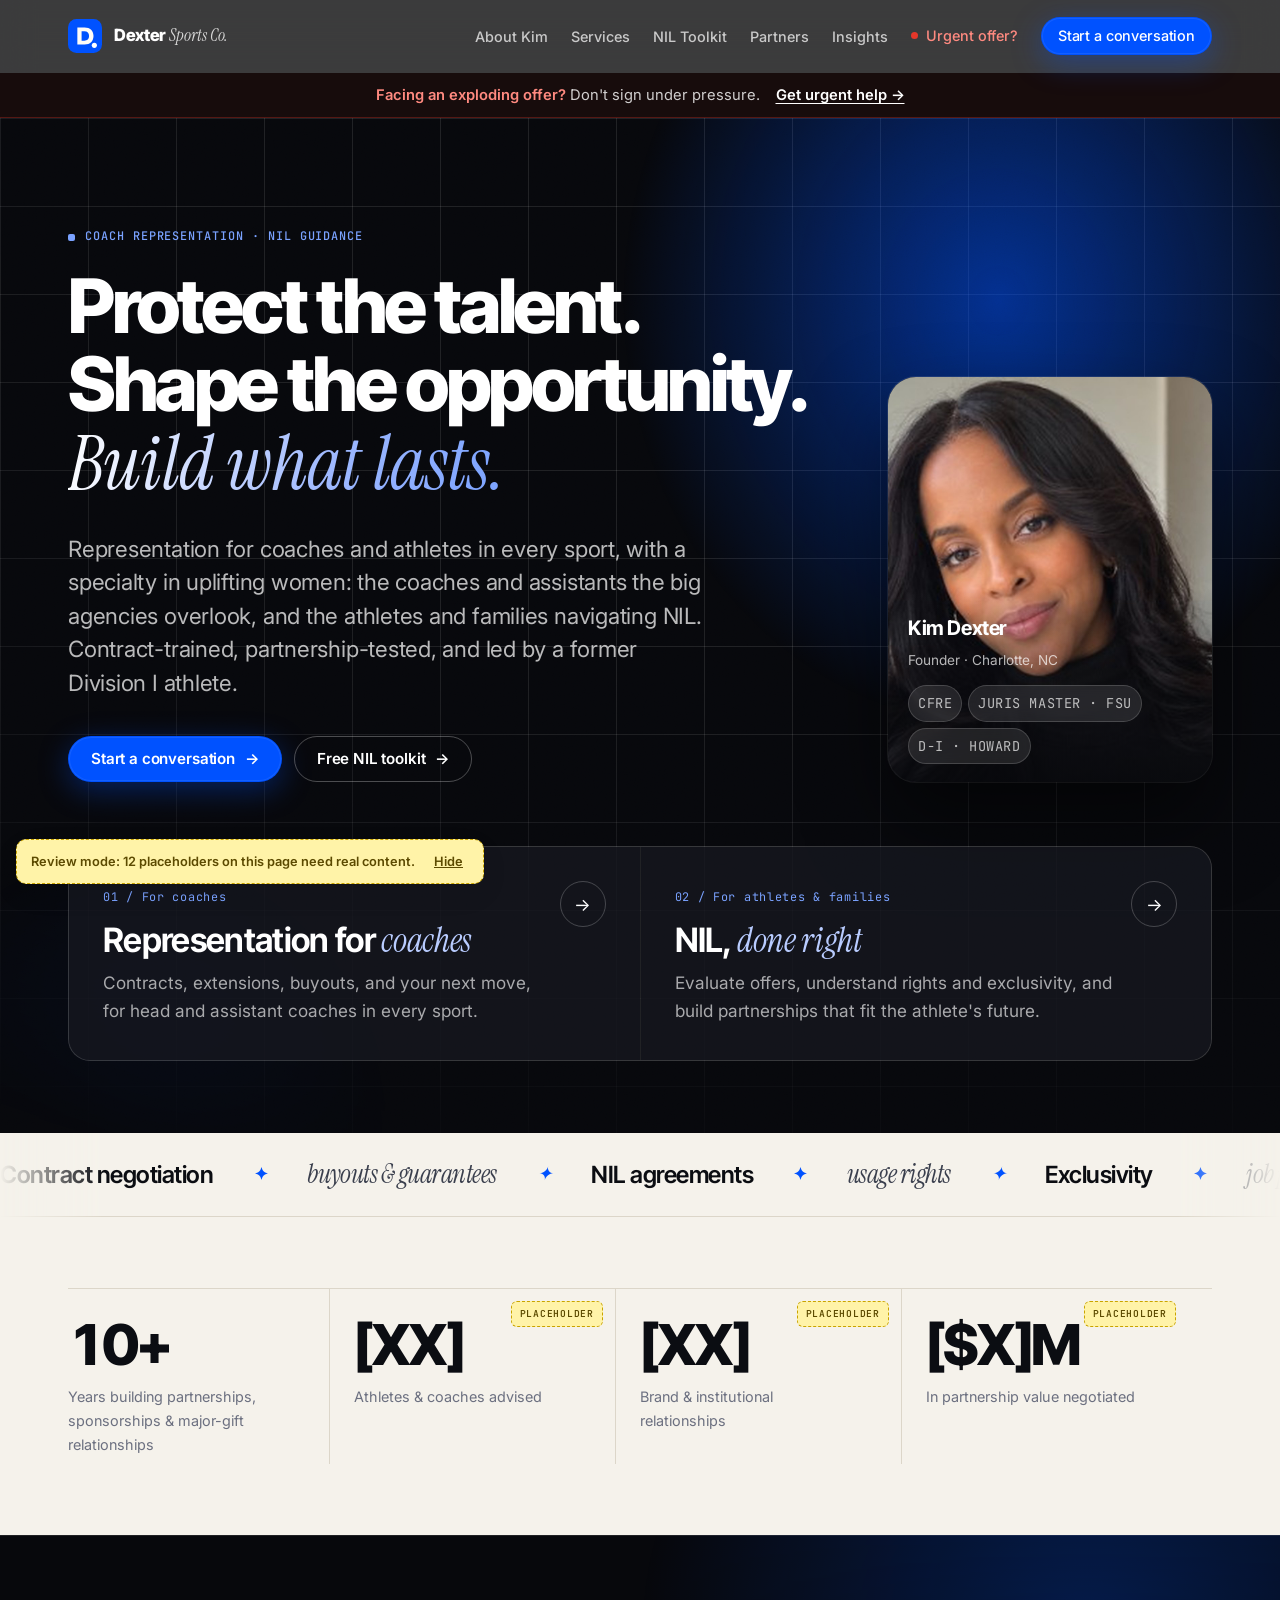
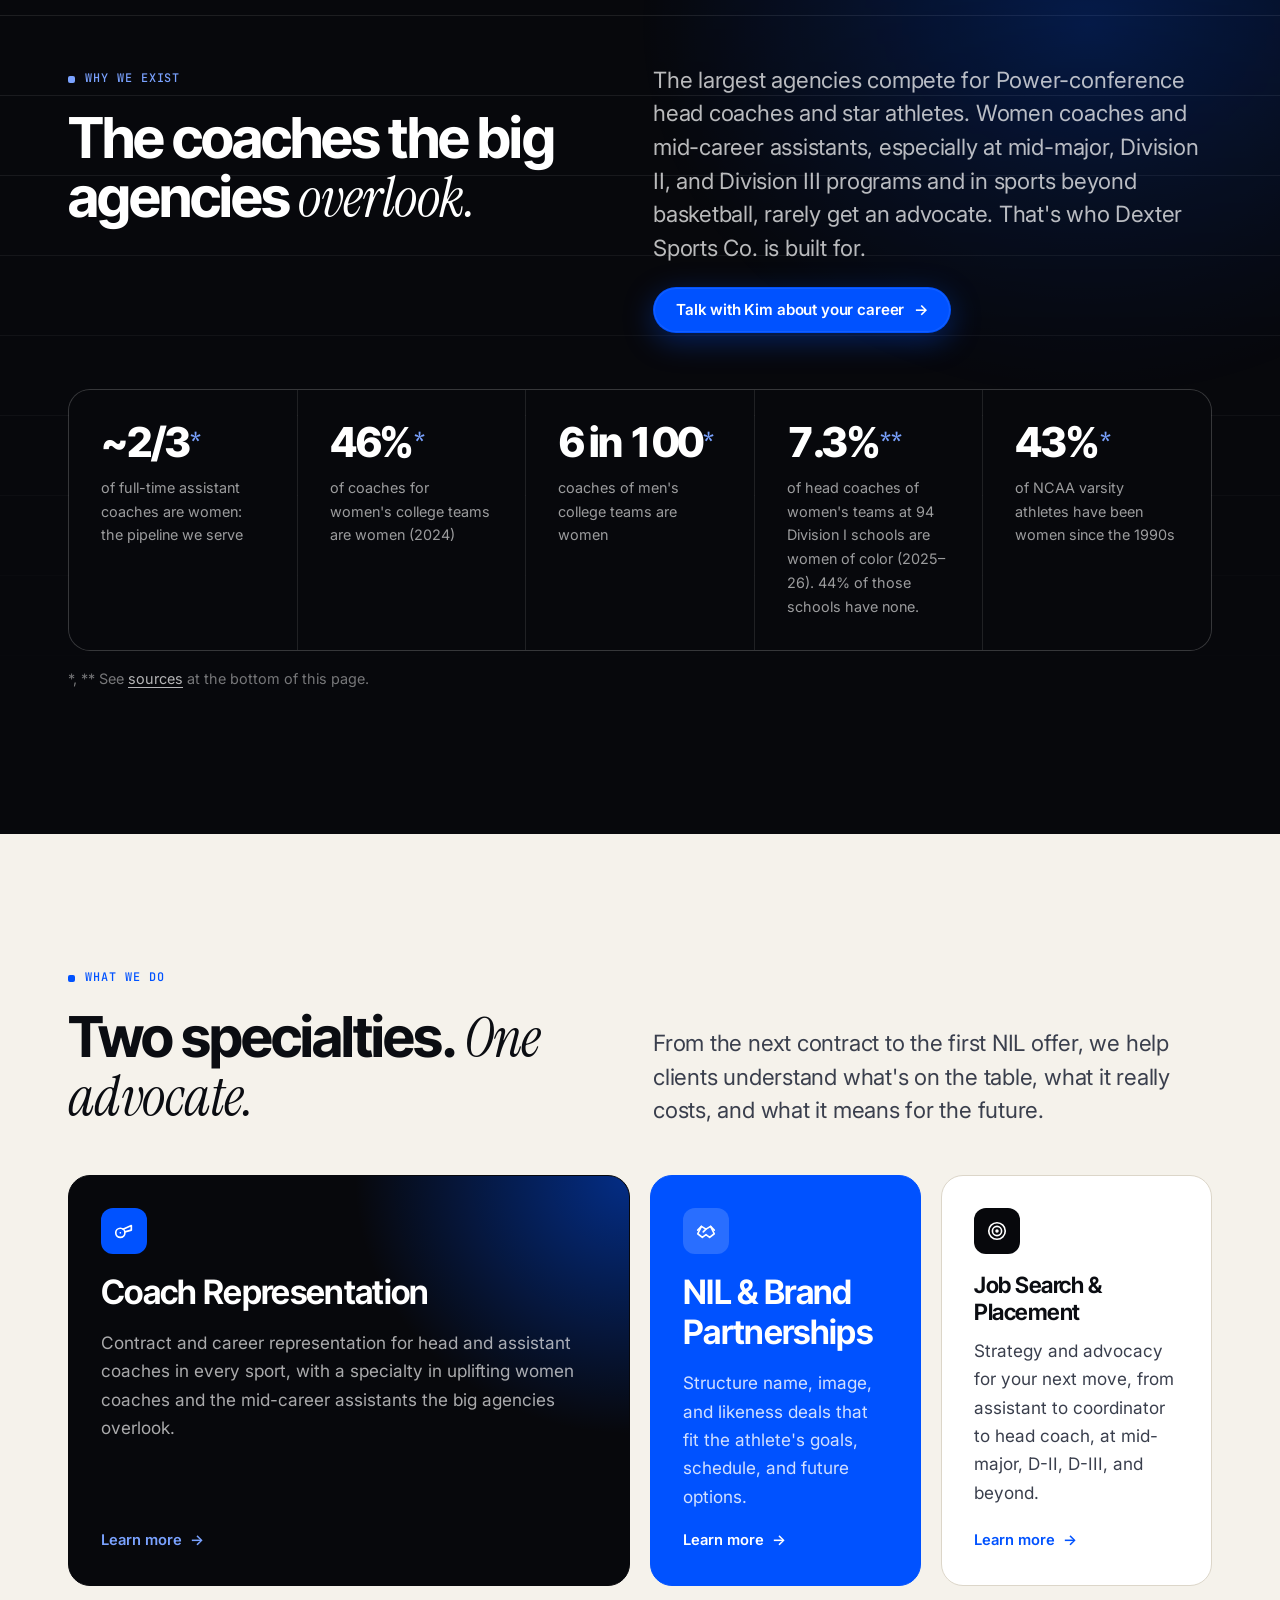
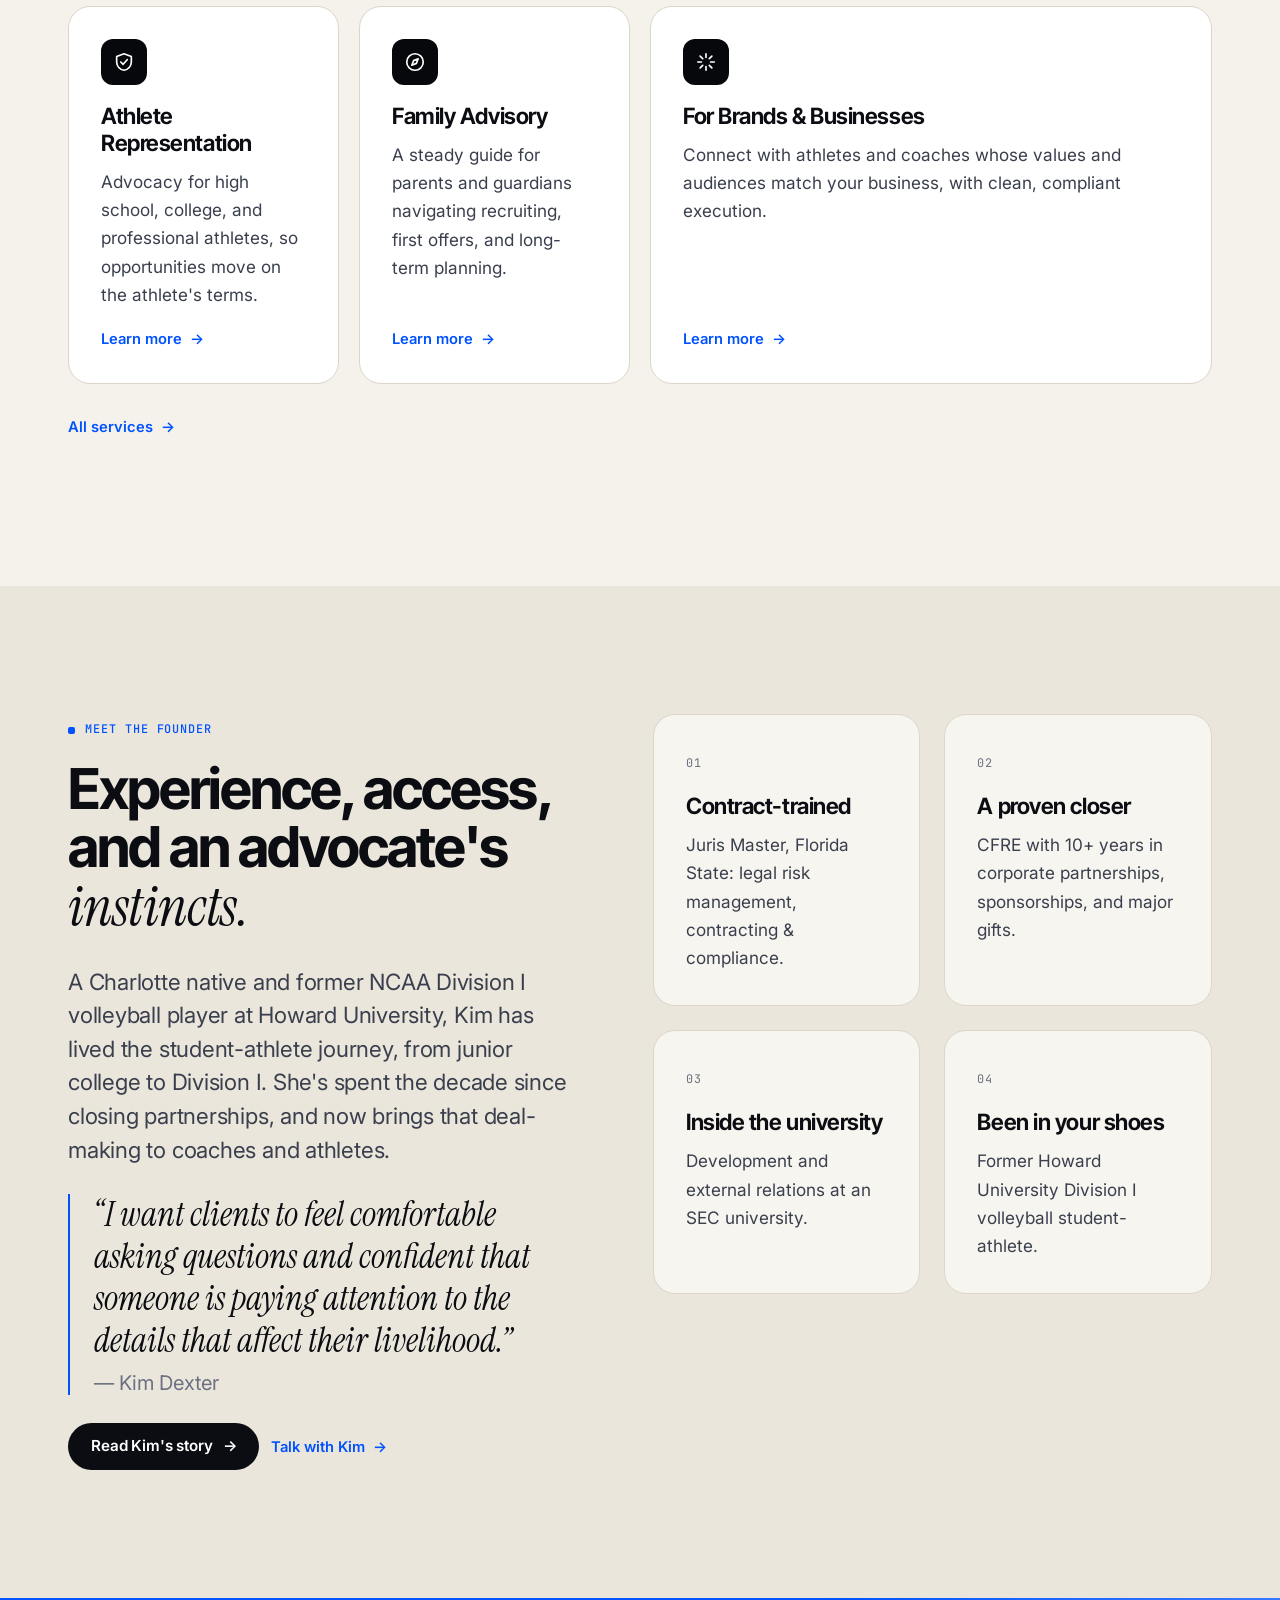
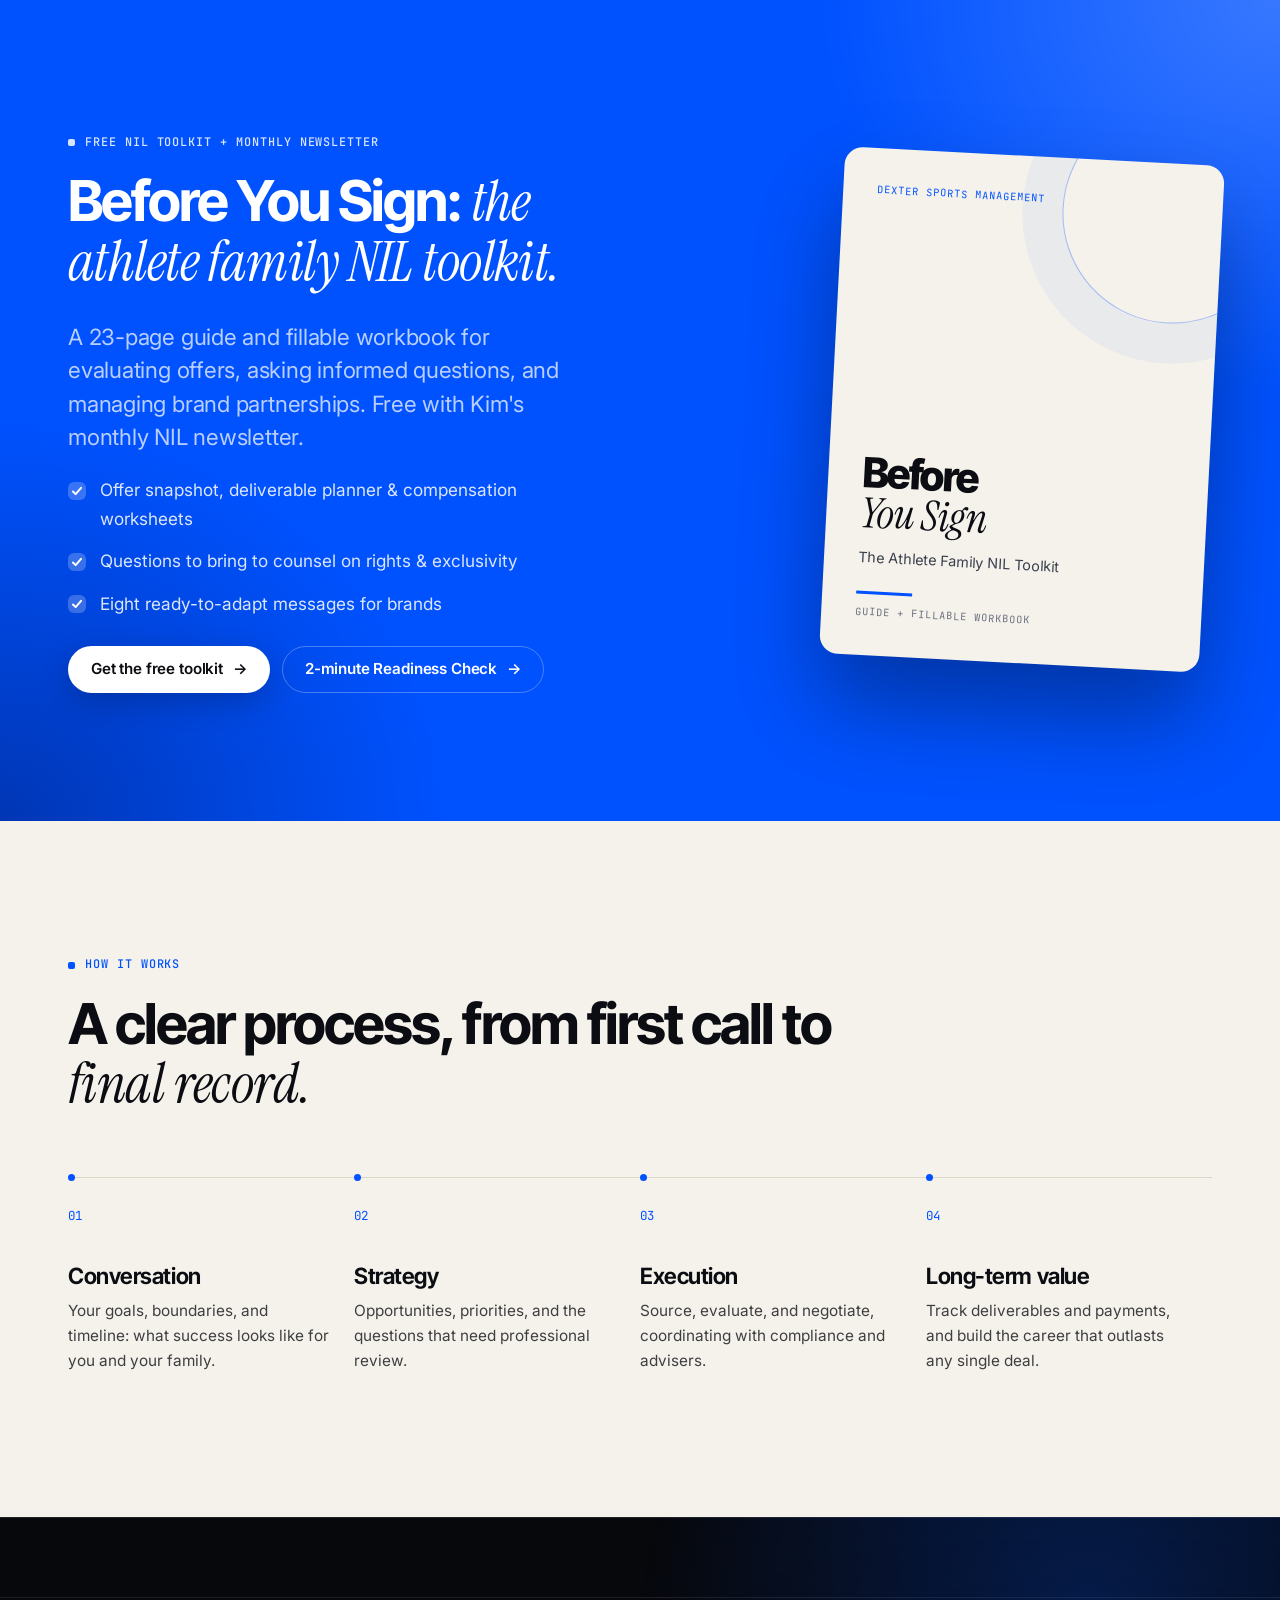
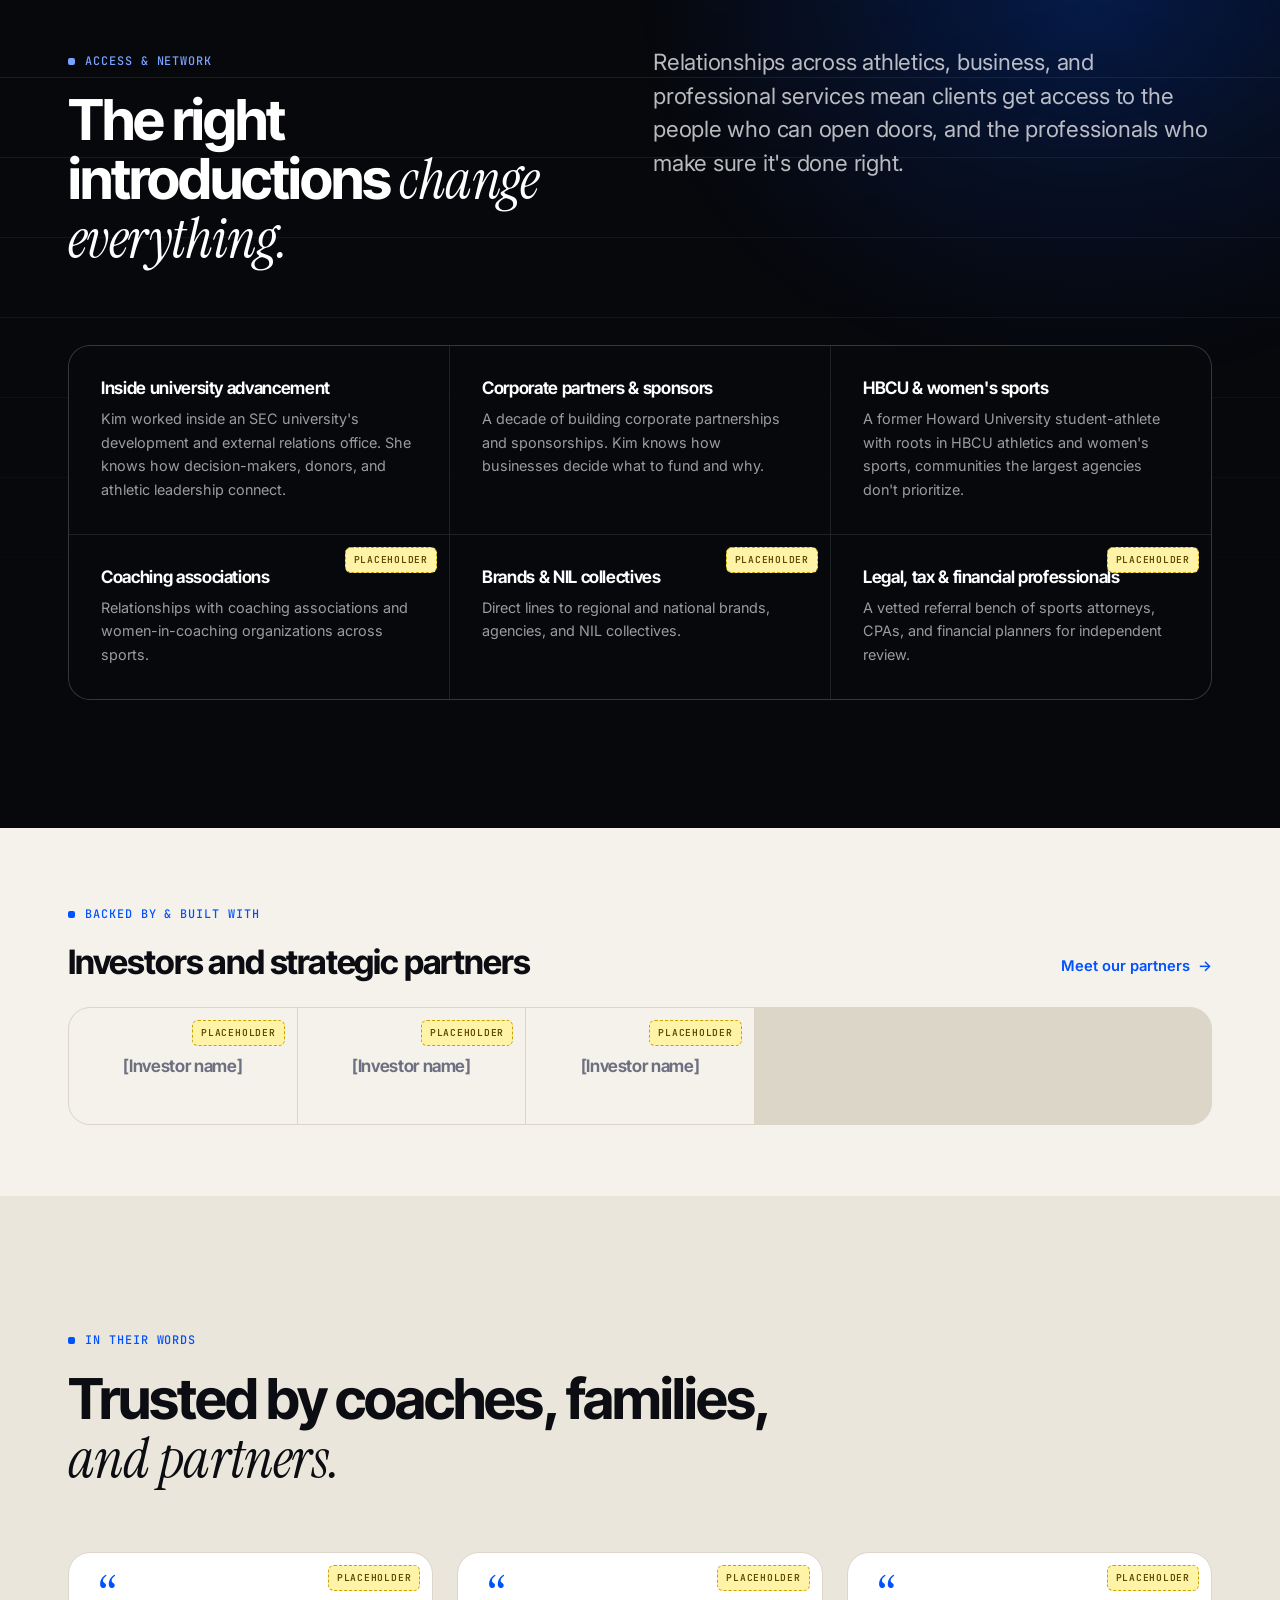
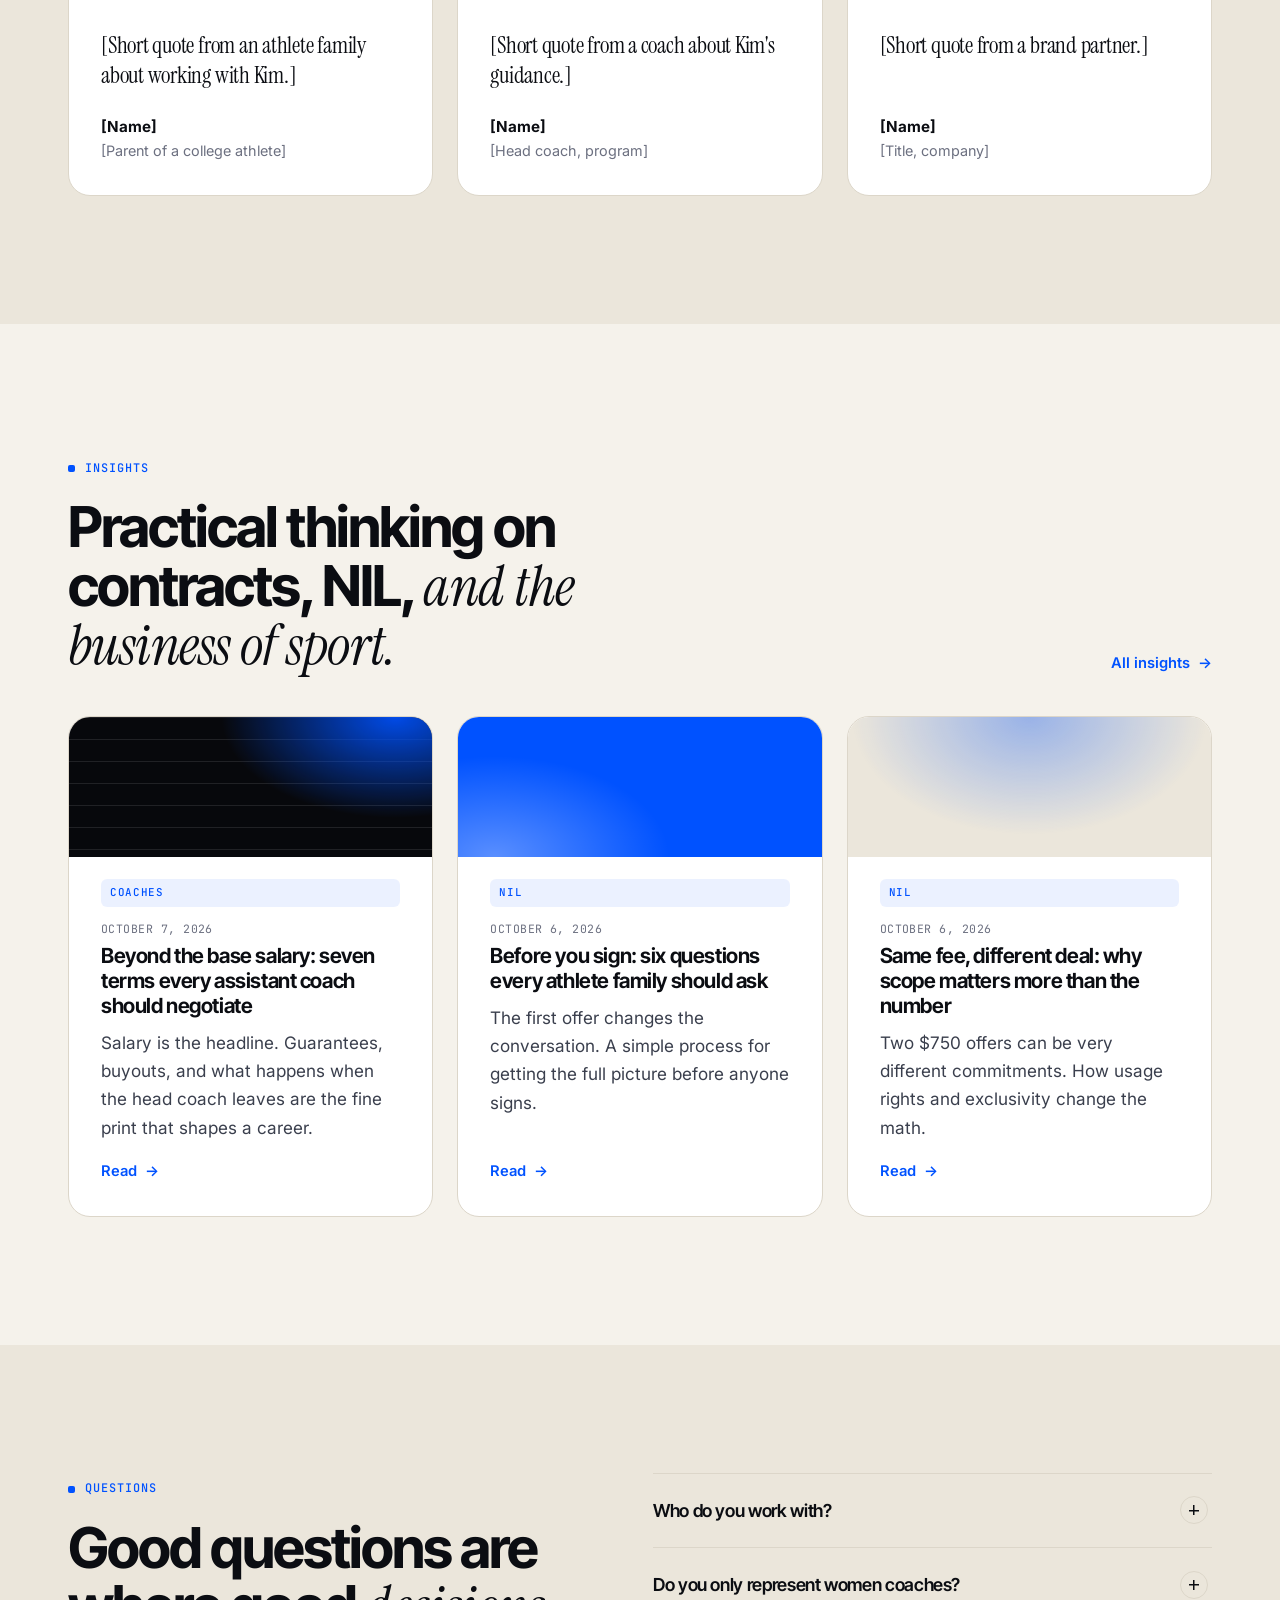
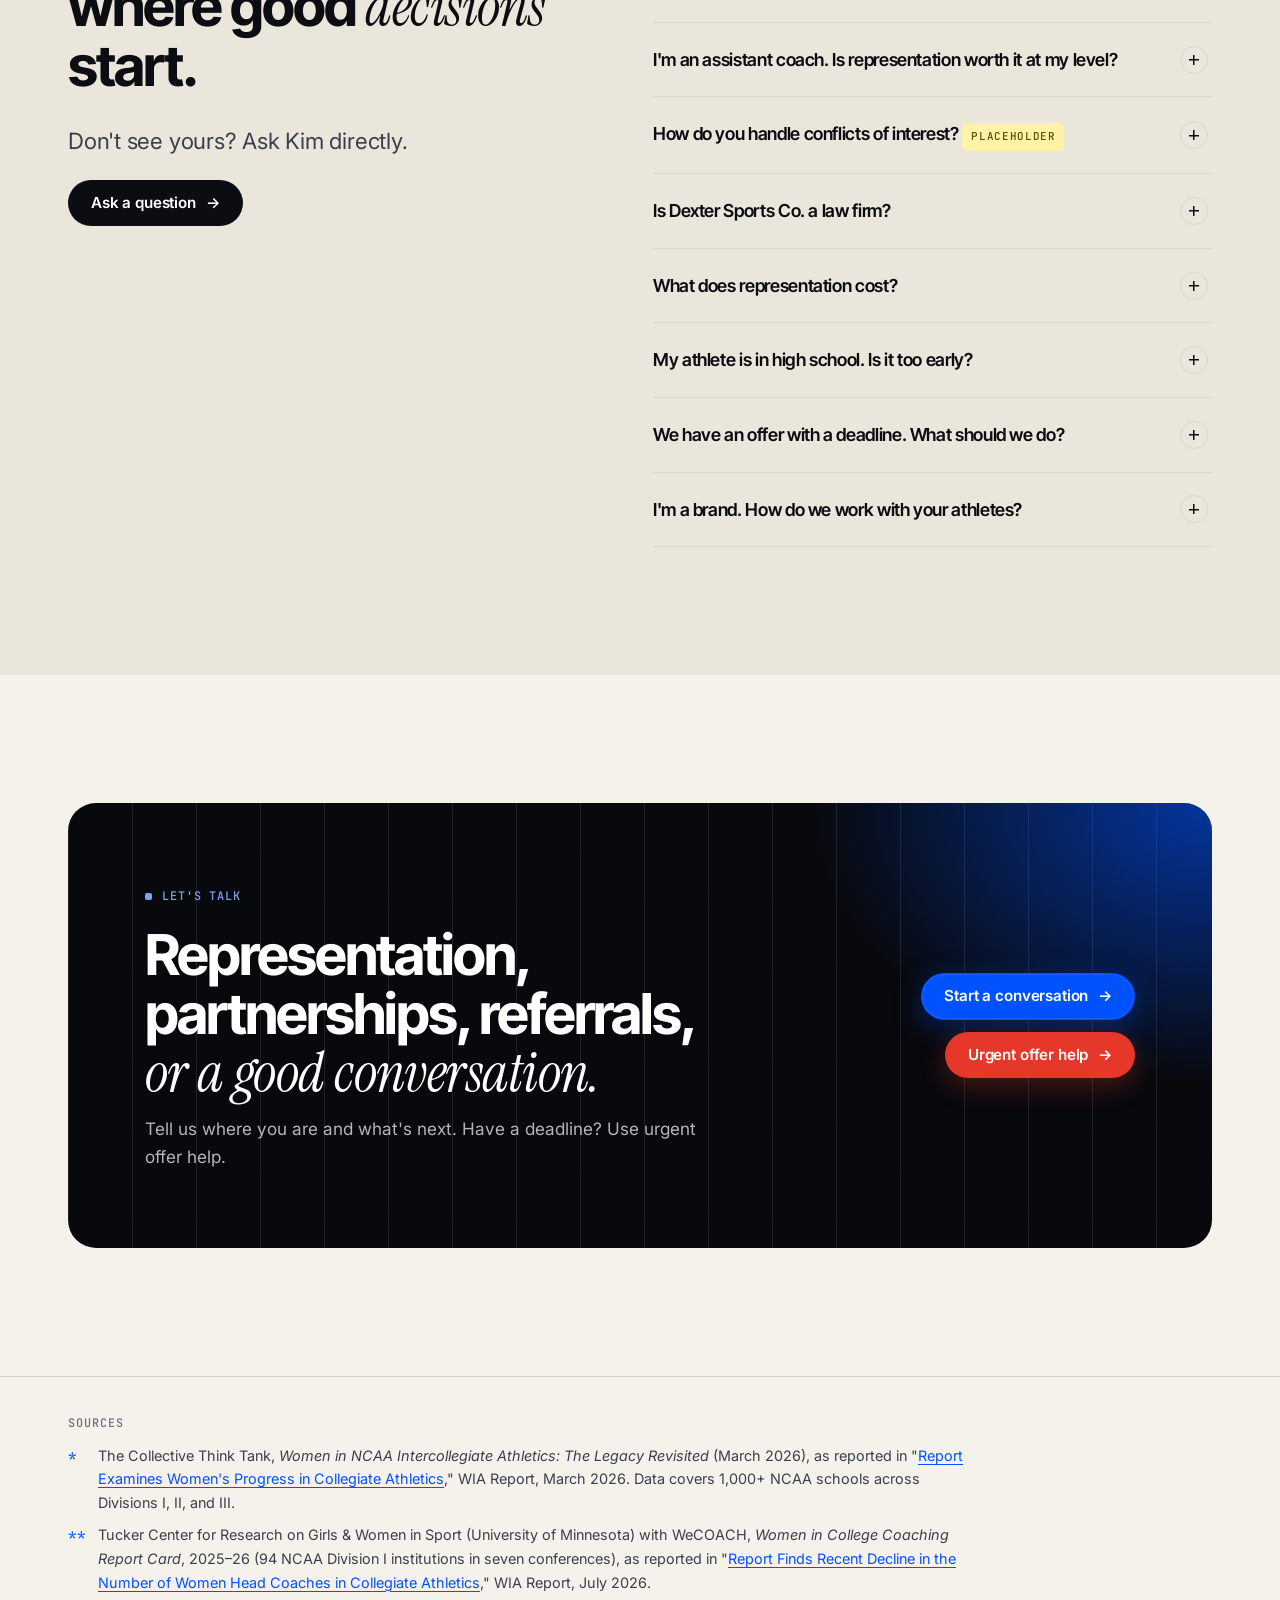
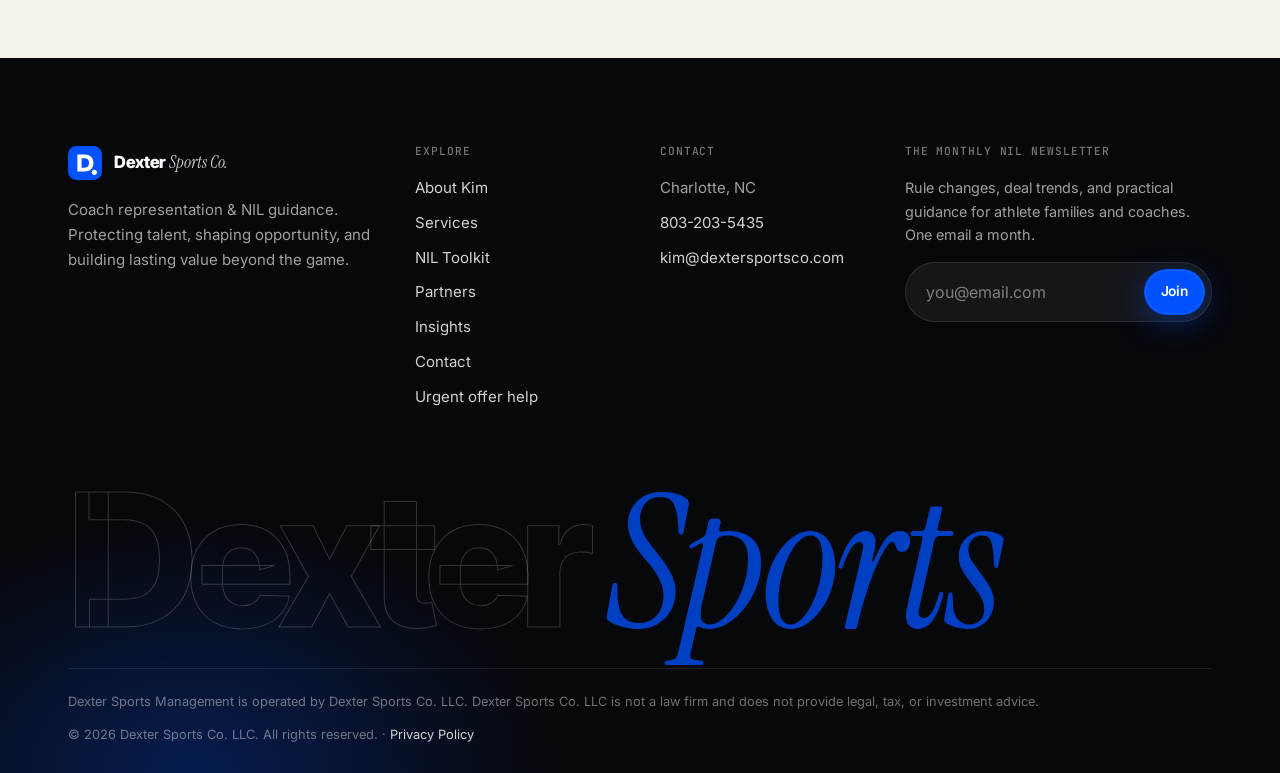
==== commit 95ec6462: "Positioning: all sports with a specialty in uplifting women; remove NFLPA mention from public site C" ====
--- a/index.html
+++ b/index.html
@@ -4,7 +4,7 @@
   <meta charset="utf-8">
   <meta name="viewport" content="width=device-width, initial-scale=1">
   <title>Dexter Sports Co. | Coach Representation & NIL Guidance | Charlotte, NC</title>
-  <meta name="description" content="Coach representation and NIL guidance led by Kim Dexter. Contract negotiation and placement for coaches, especially women coaches and assistants, and NIL support for athletes and families.">
+  <meta name="description" content="Coach and athlete representation in every sport, with a specialty in uplifting women, led by Kim Dexter. Contract negotiation, placement, and NIL guidance for coaches, athletes, and families.">
   <link rel="canonical" href="https://www.dextersportsco.com/">
   <meta property="og:type" content="website">
   <meta property="og:title" content="Dexter Sports Co. | Coach Representation & NIL Guidance">
@@ -32,7 +32,7 @@
     "telephone": "+1-803-203-5435",
     "address": { "@type": "PostalAddress", "addressLocality": "Charlotte", "addressRegion": "NC", "addressCountry": "US" },
     "founder": { "@type": "Person", "name": "Kim Dexter", "alumniOf": ["Howard University", "Florida State University"] },
-    "description": "Coach representation focused on women coaches and assistants across all sports, plus NIL guidance for athletes and families."
+    "description": "Coach and athlete representation in every sport, with a specialty in uplifting women; contract negotiation, placement, and NIL guidance."
   }
   </script>
 </head>
@@ -56,7 +56,7 @@
           <div>
             <span class="eyebrow rise">Coach representation · NIL guidance</span>
             <h1 class="rise rise-2">Protect the talent. Shape the opportunity. <em>Build what lasts.</em></h1>
-            <p class="lead rise rise-3">An advocate for coaches, especially women coaches and the assistants the big agencies overlook, and for athletes and families navigating NIL. Contract-trained, partnership-tested, and led by a former Division I athlete.</p>
+            <p class="lead rise rise-3">Representation for coaches and athletes in every sport, with a specialty in uplifting women: the coaches and assistants the big agencies overlook, and the athletes and families navigating NIL. Contract-trained, partnership-tested, and led by a former Division I athlete.</p>
             <div class="btn-row rise rise-4">
               <a class="btn btn--primary" href="contact.html">Start a conversation</a>
               <a class="btn btn--ghost" data-toolkit href="nil-toolkit.html#get-toolkit">Free NIL toolkit</a>
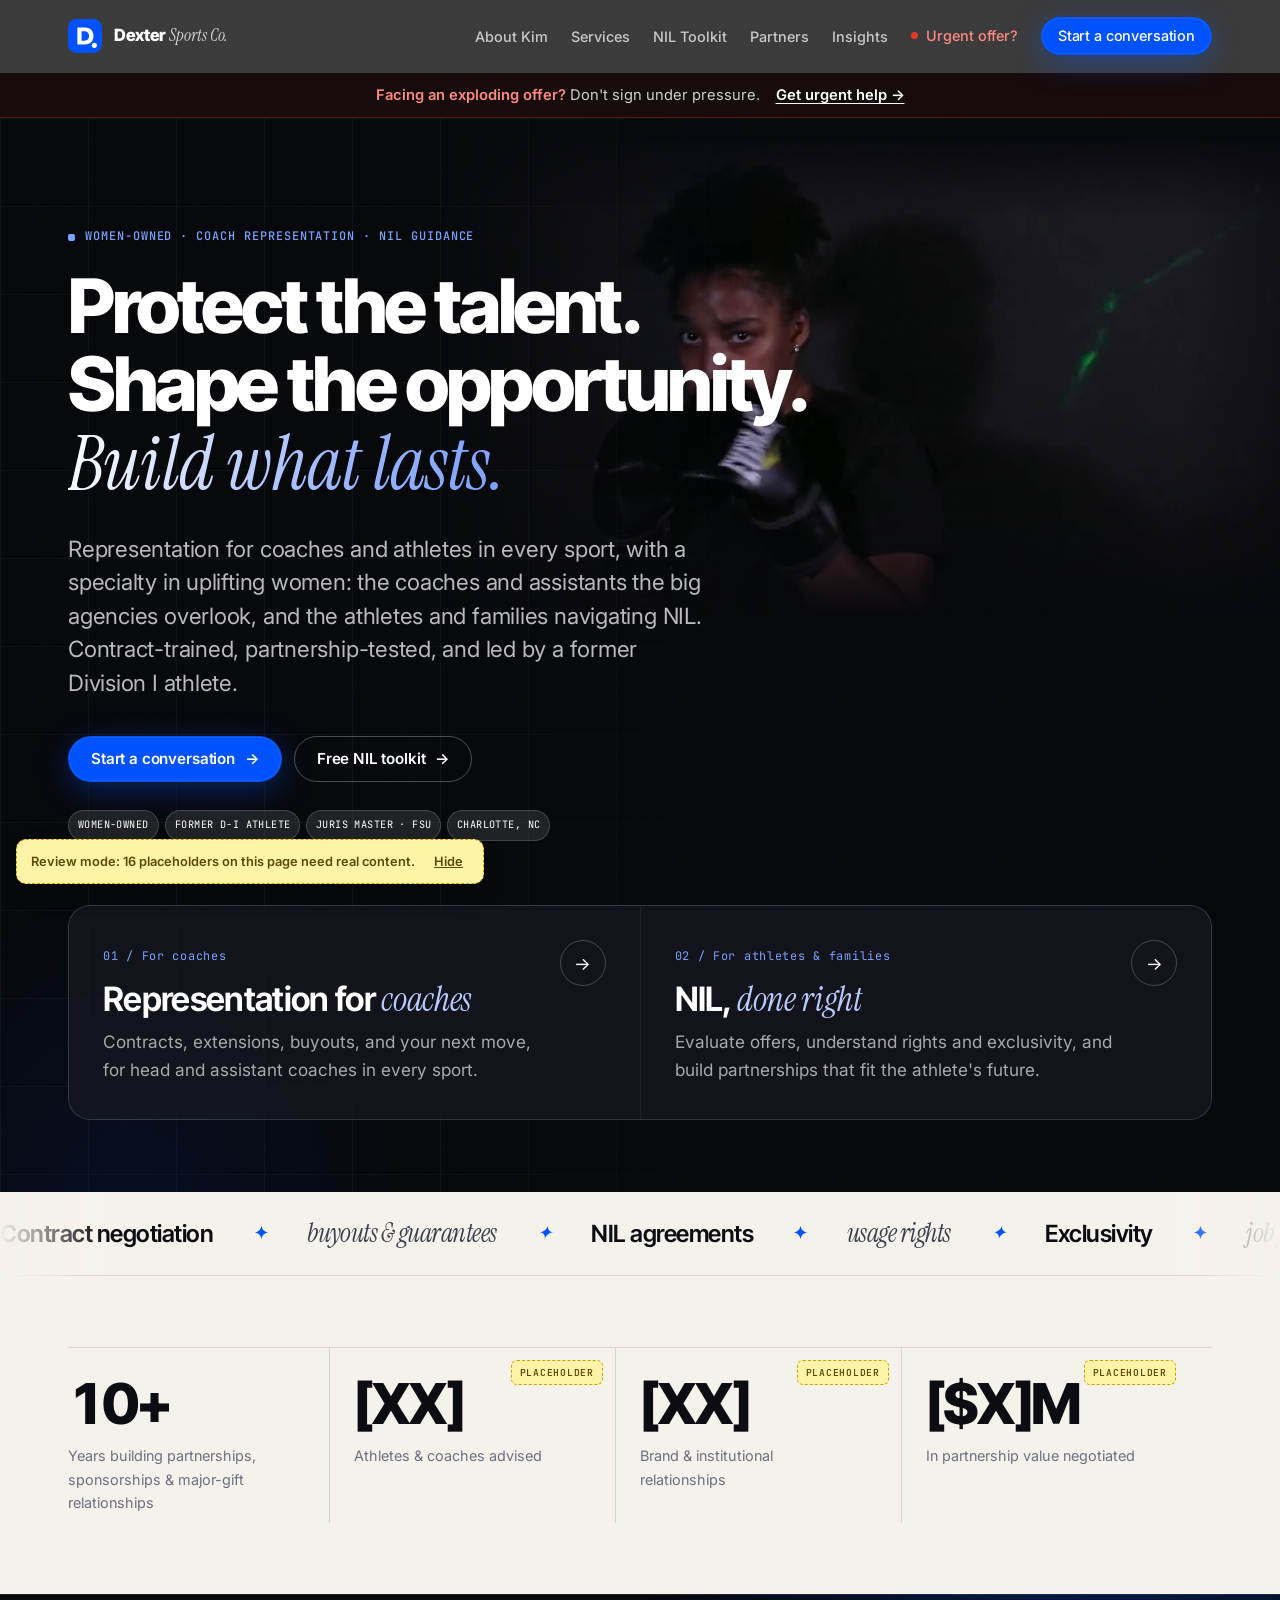
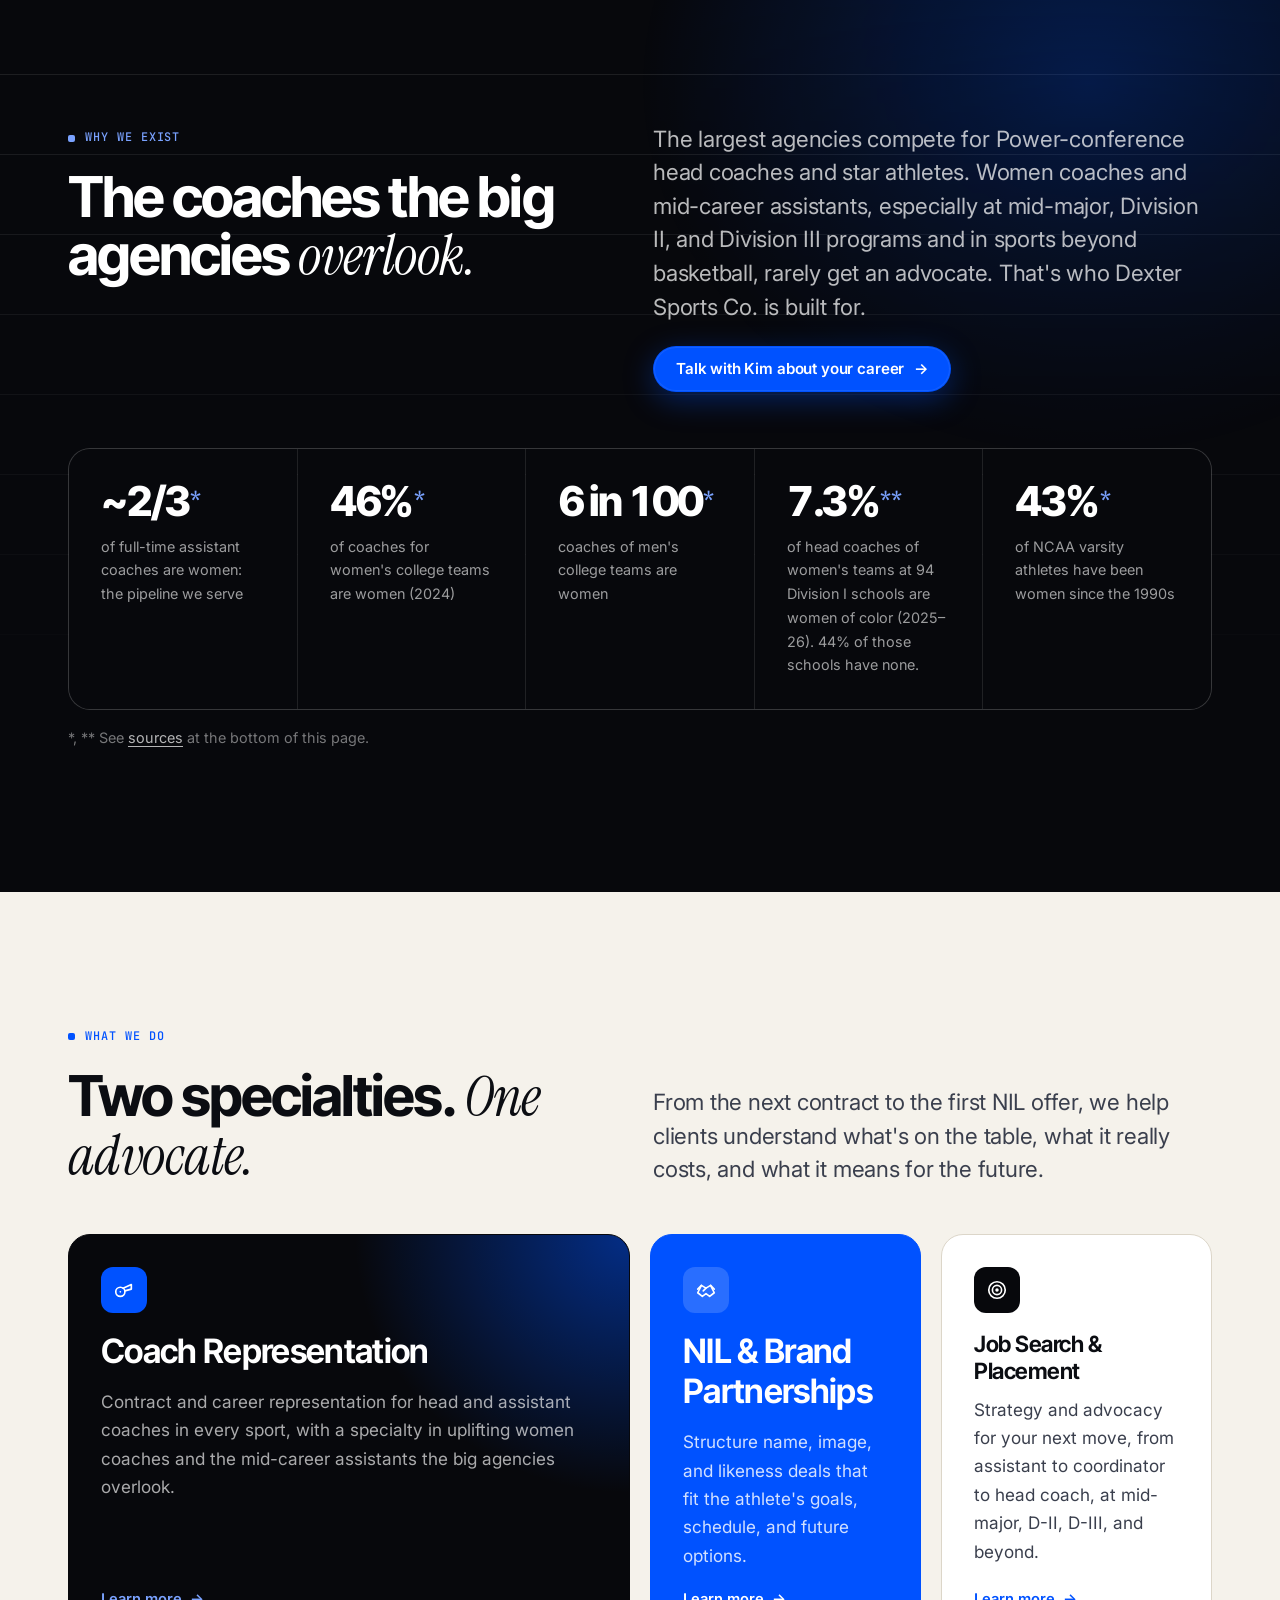
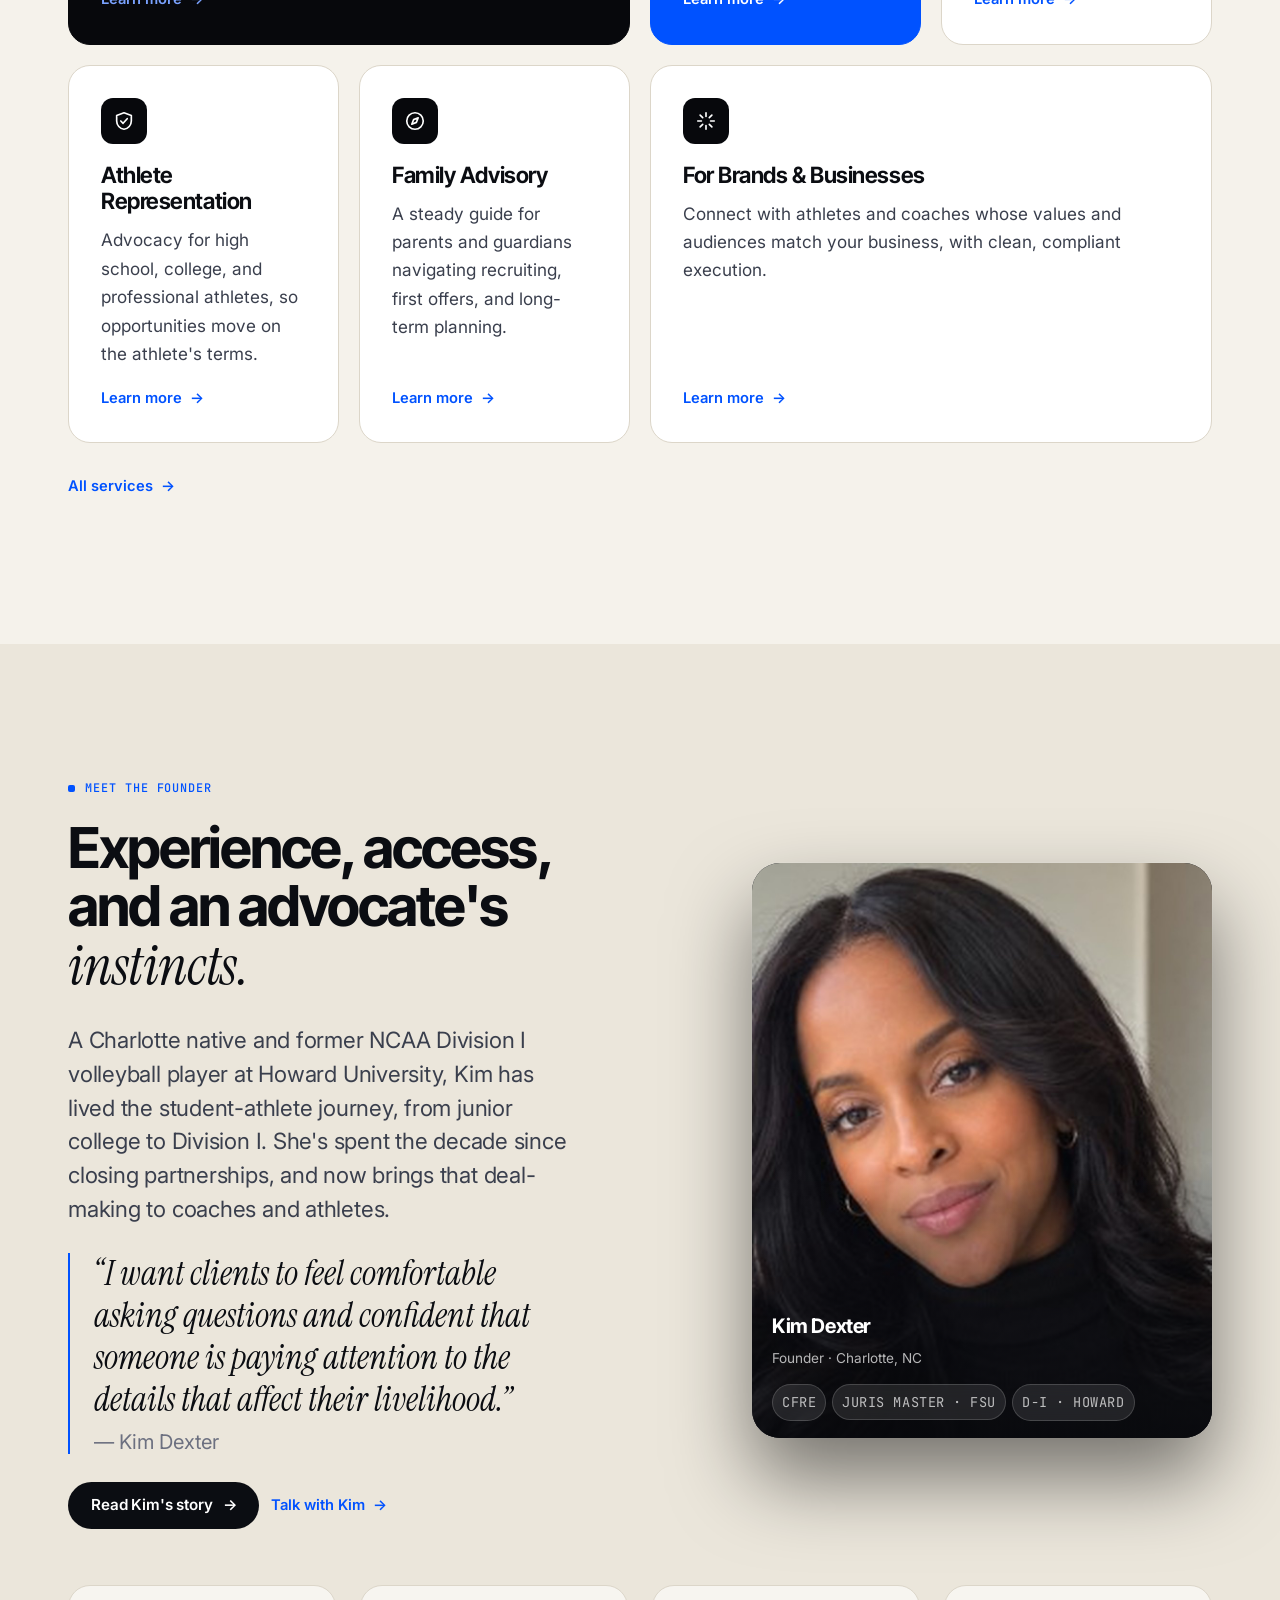
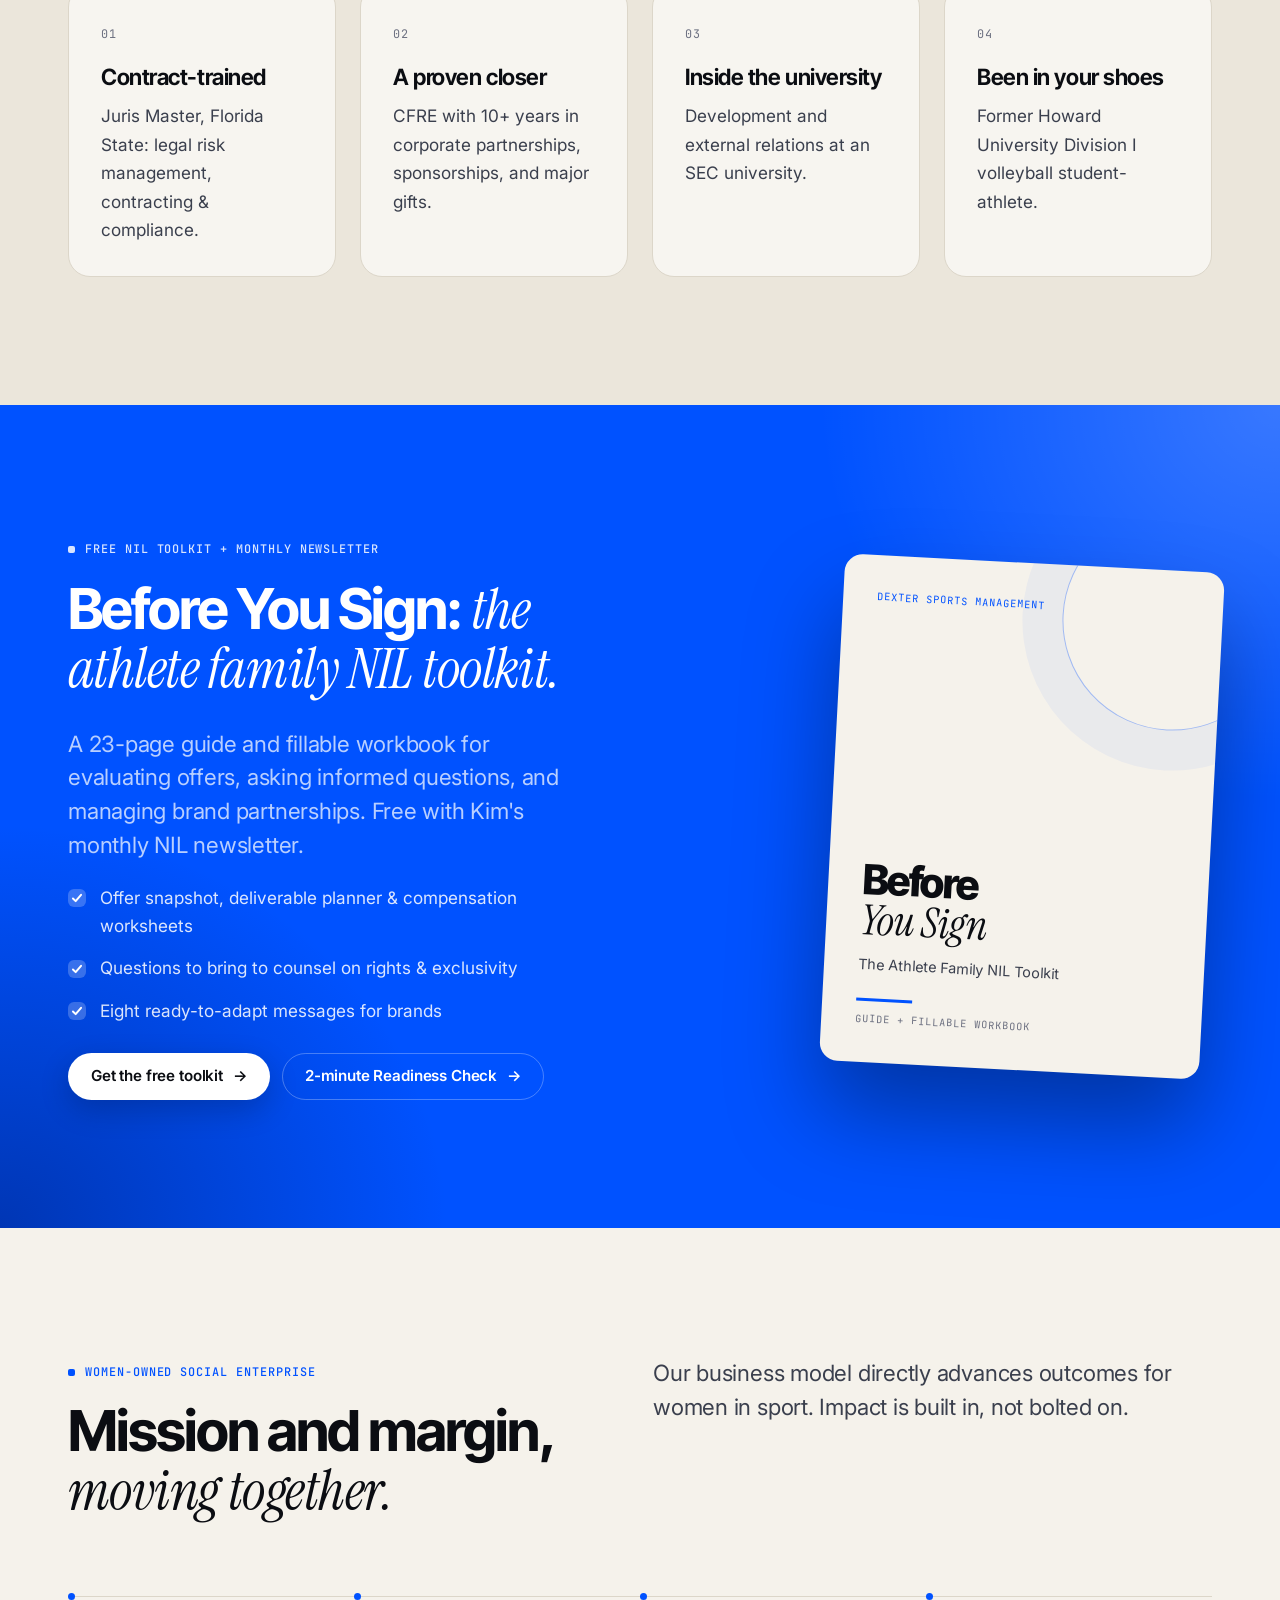
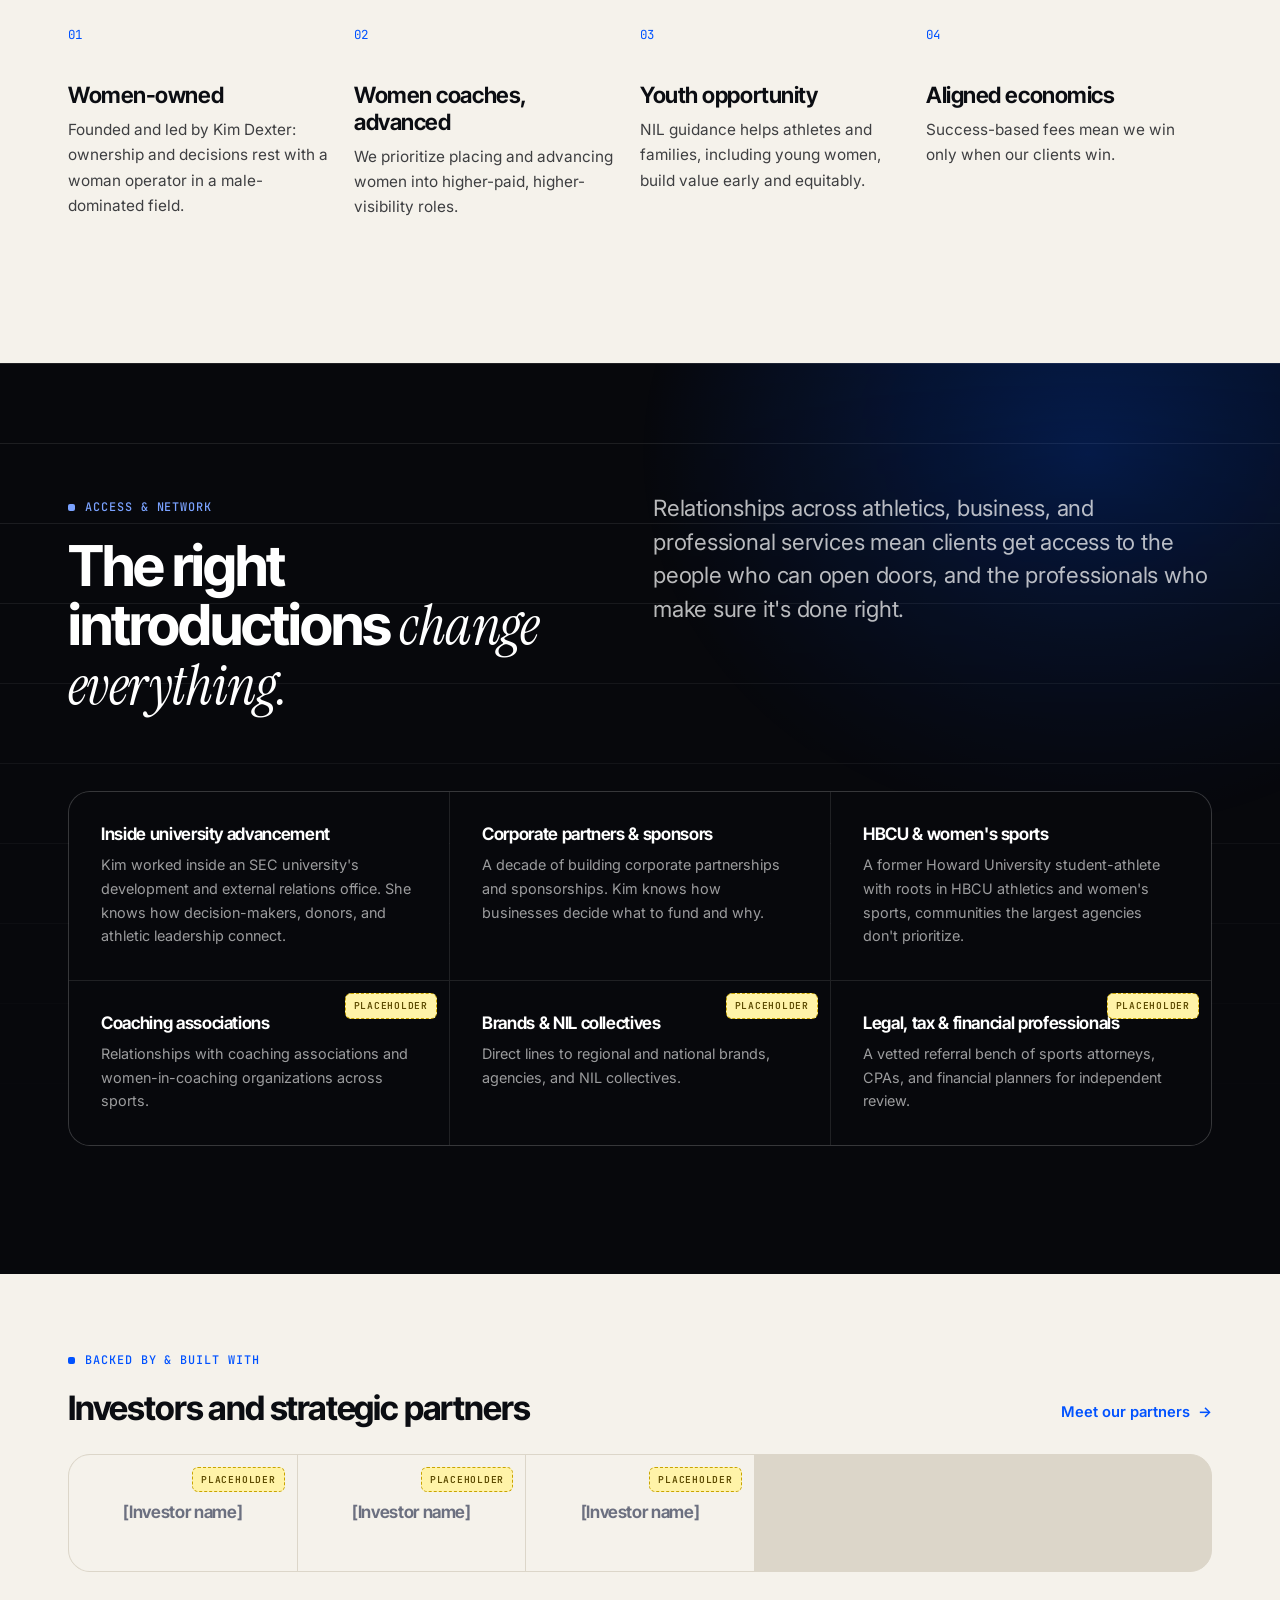
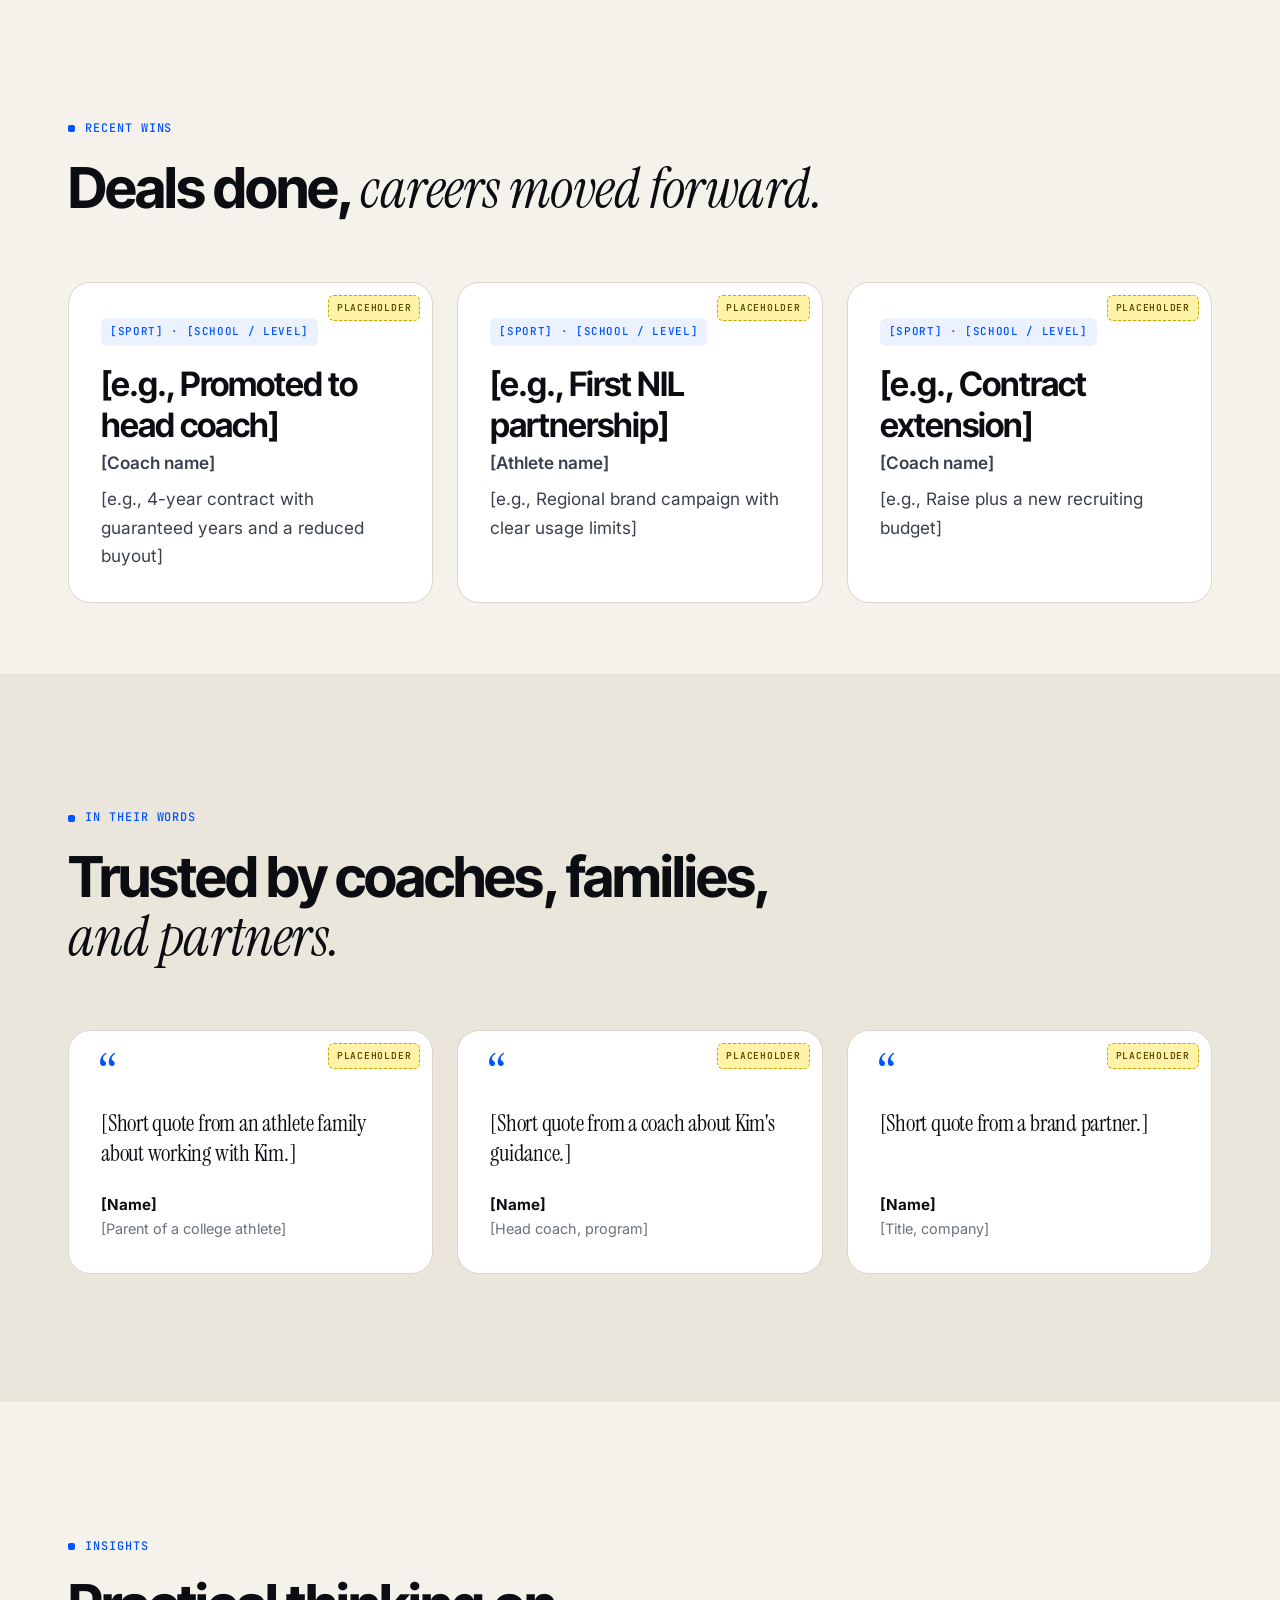
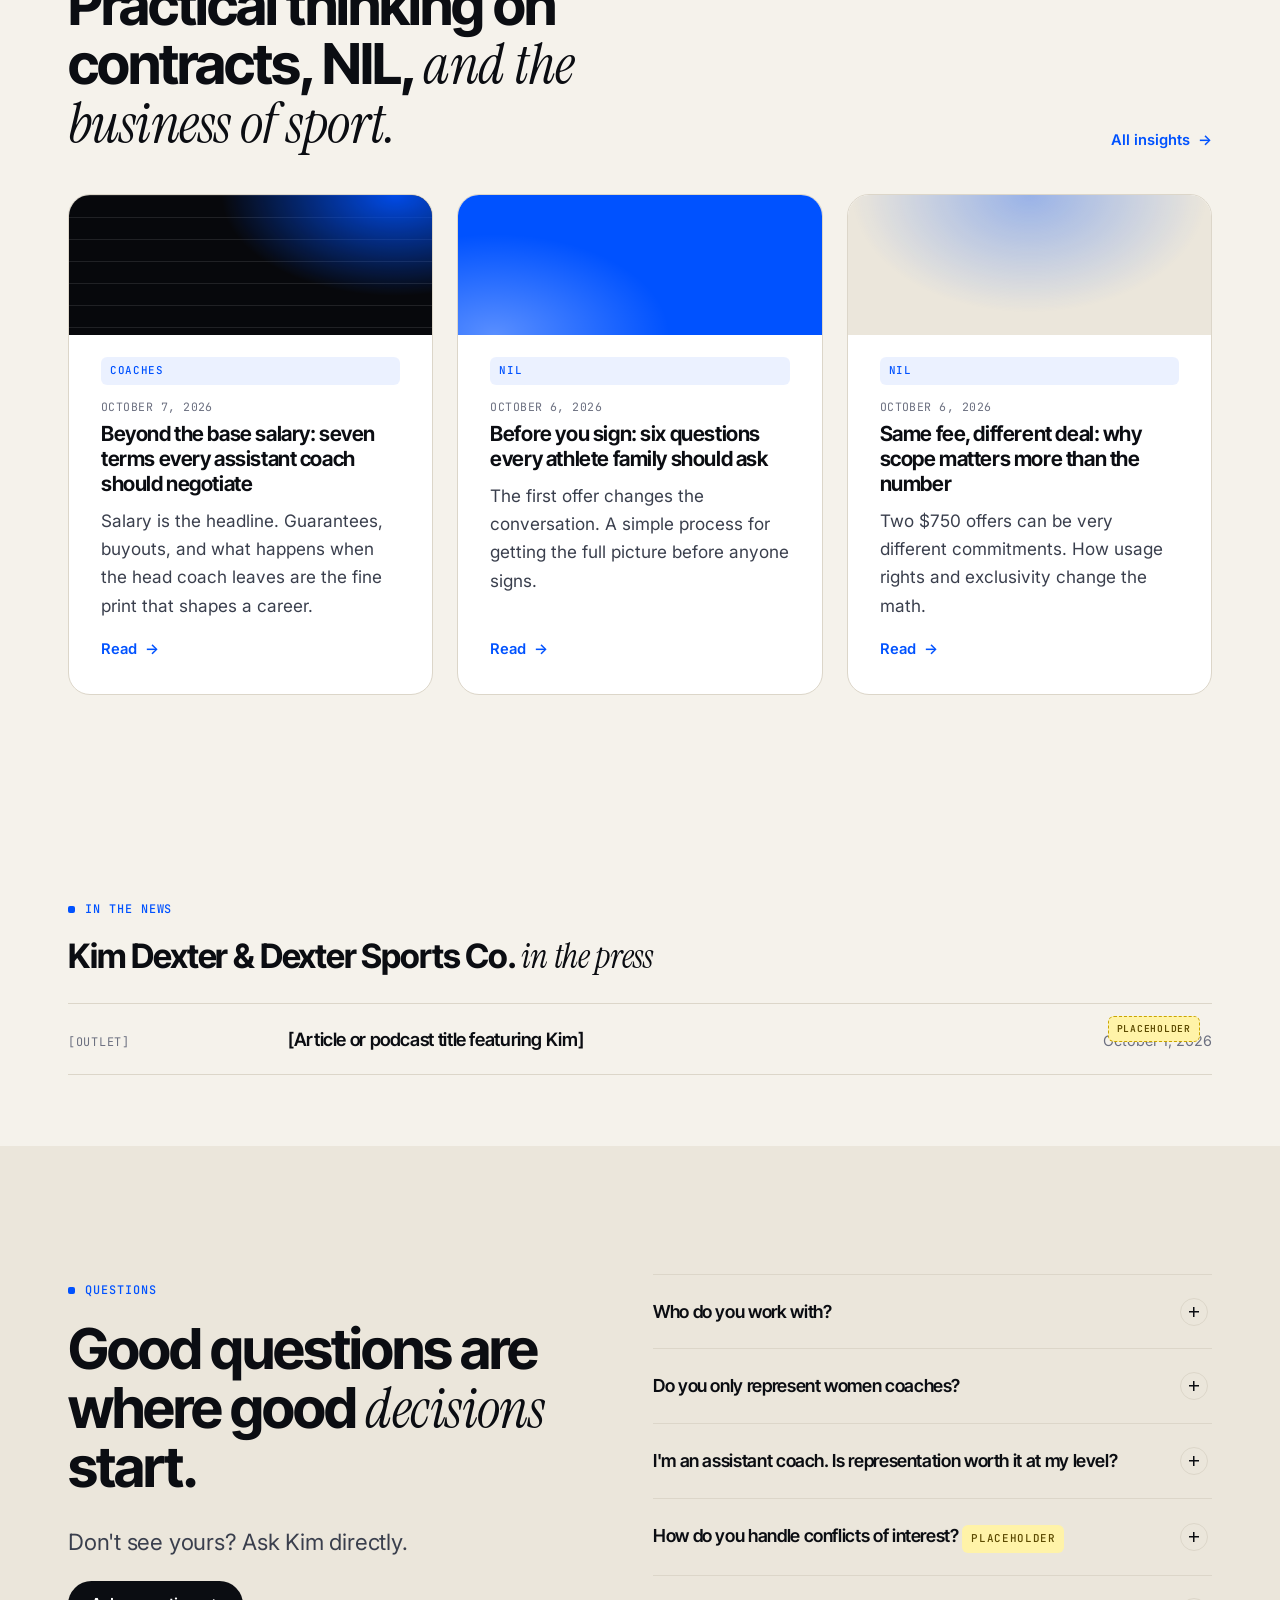
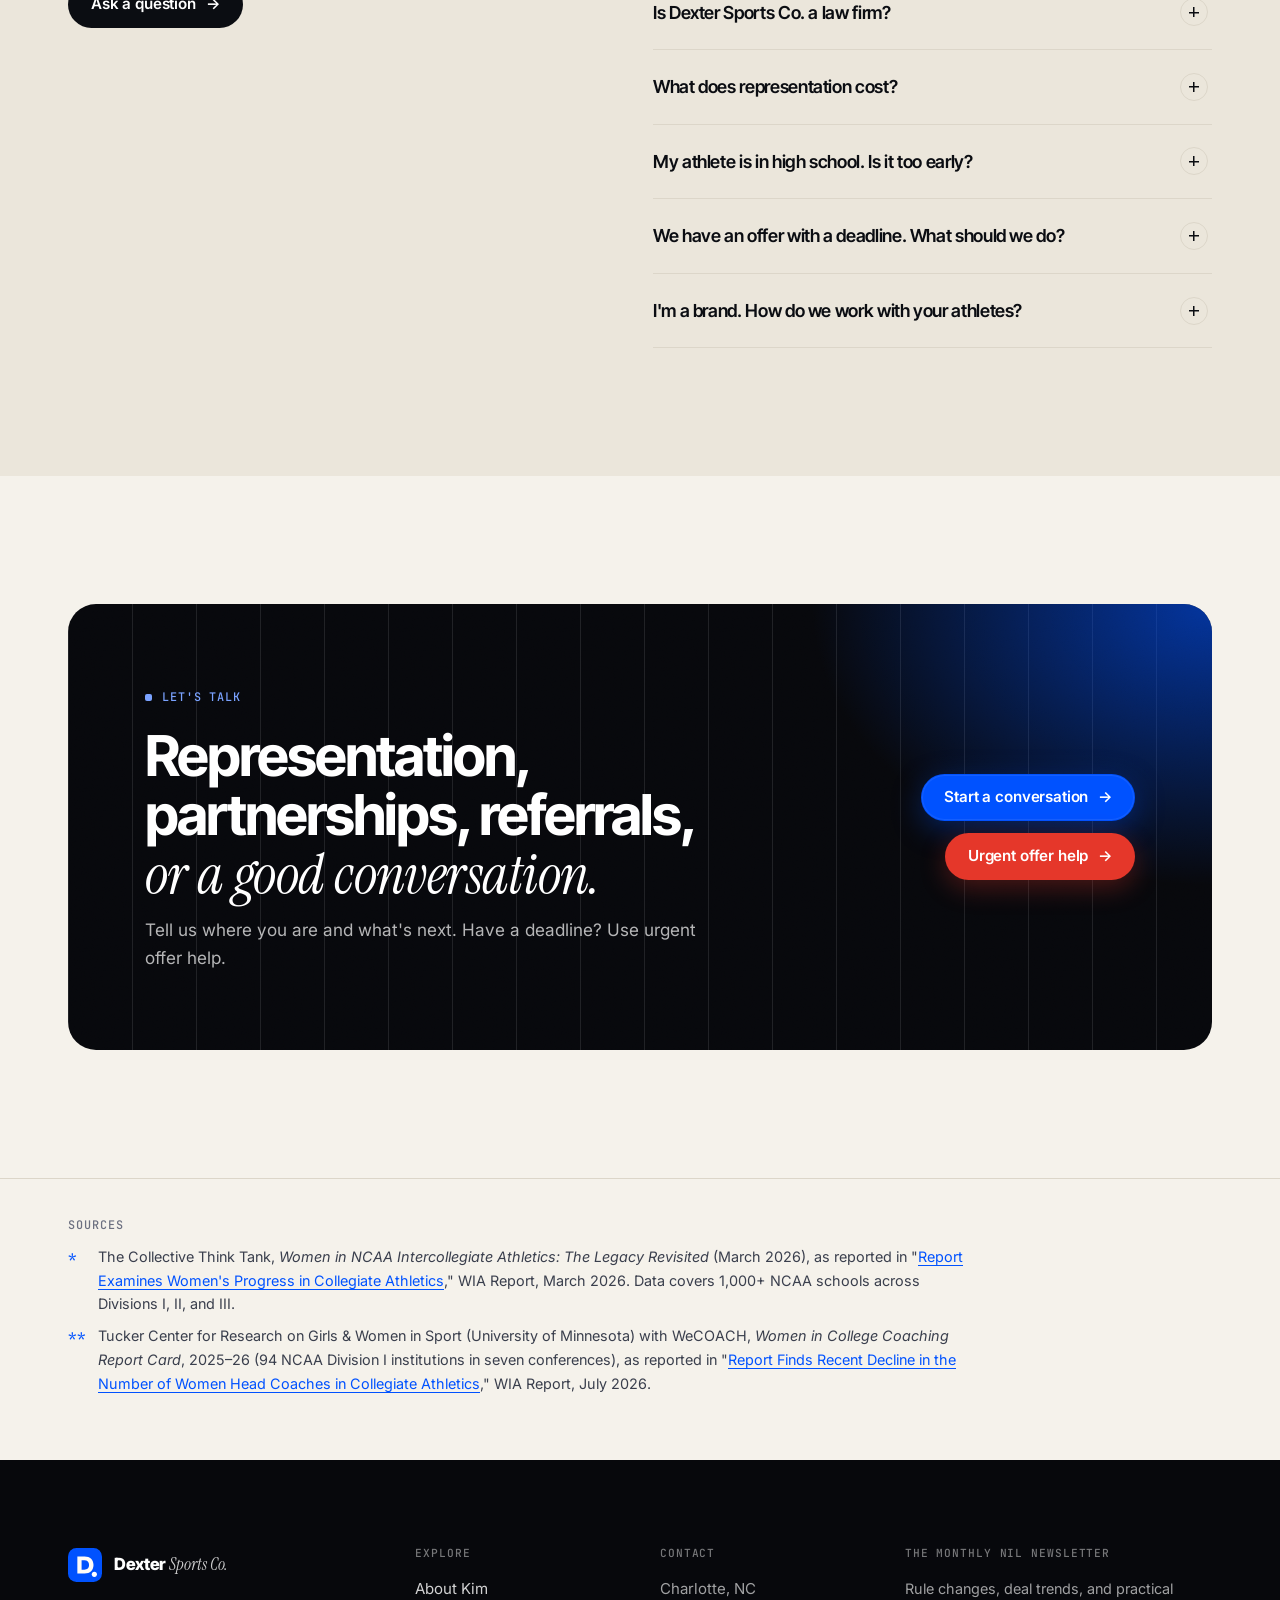
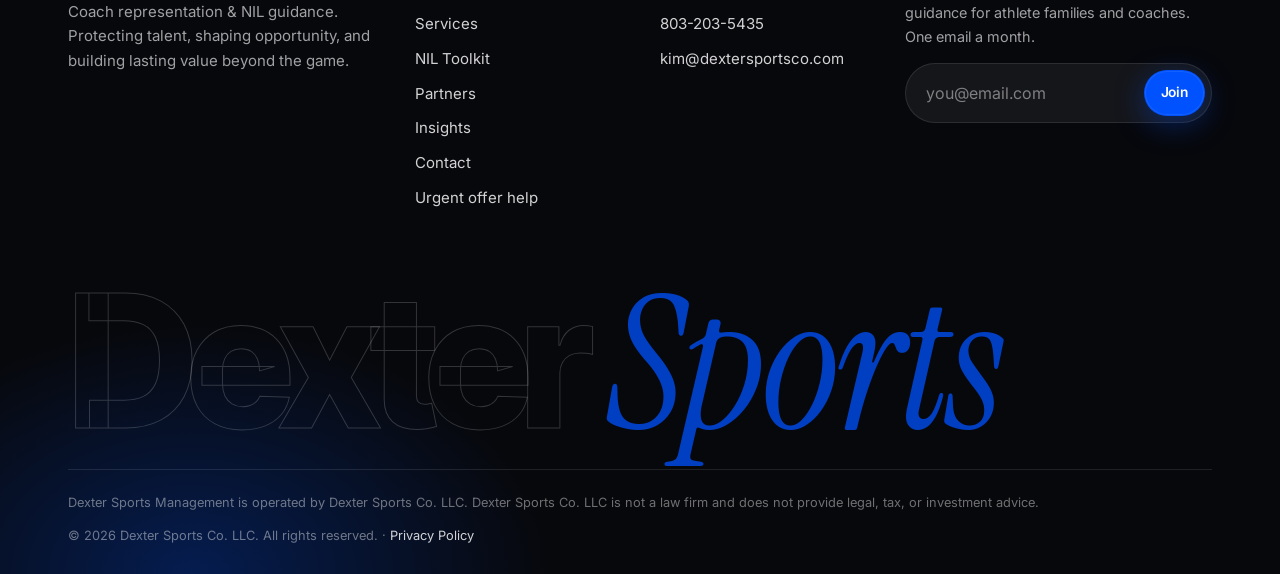
==== commit cf030b9c: "Hero background video, women-owned mission, wins/press, brand kit, webmaster guide - Home hero: cros" ====
--- a/index.html
+++ b/index.html
@@ -49,27 +49,22 @@
   </div>
 
   <main id="main">
-    <!-- HERO -->
-    <section class="hero">
-      <div class="container">
-        <div class="hero-home">
-          <div>
-            <span class="eyebrow rise">Coach representation · NIL guidance</span>
+    <!-- HERO: full-bleed background video (config.heroVideo). Falls back to the dark grid
+         design when no video is set, on reduced-motion, or on data-saver connections. -->
+    <section class="hero hero--video" data-hero-video>
+      <div class="hero-media" aria-hidden="true"></div>
+      <div class="container">
+        <div class="hero-home hero-home--video">
+          <div>
+            <span class="eyebrow rise">Women-owned · Coach representation · NIL guidance</span>
             <h1 class="rise rise-2">Protect the talent. Shape the opportunity. <em>Build what lasts.</em></h1>
             <p class="lead rise rise-3">Representation for coaches and athletes in every sport, with a specialty in uplifting women: the coaches and assistants the big agencies overlook, and the athletes and families navigating NIL. Contract-trained, partnership-tested, and led by a former Division I athlete.</p>
             <div class="btn-row rise rise-4">
               <a class="btn btn--primary" href="contact.html">Start a conversation</a>
               <a class="btn btn--ghost" data-toolkit href="nil-toolkit.html#get-toolkit">Free NIL toolkit</a>
             </div>
-          </div>
-          <figure class="hero-portrait rise rise-3">
-            <img src="assets/img/kim-dexter.jpg" alt="Kim Dexter, founder of Dexter Sports Co." width="960" height="1200">
-            <figcaption>
-              <strong>Kim Dexter</strong>
-              <span>Founder · Charlotte, NC</span>
-              <div class="chips"><span class="chip">CFRE</span><span class="chip">Juris Master · FSU</span><span class="chip">D-I · Howard</span></div>
-            </figcaption>
-          </figure>
+            <div class="chips hero-chips rise rise-5"><span class="chip">Women-owned</span><span class="chip">Former D-I athlete</span><span class="chip">Juris Master · FSU</span><span class="chip">Charlotte, NC</span></div>
+          </div>
         </div>
 
         <div class="lanes rise rise-5">
@@ -145,7 +140,7 @@
 
     <!-- FOUNDER -->
     <section class="section section--sand">
-      <div class="container split split--top">
+      <div class="container split">
         <div class="reveal">
           <span class="eyebrow">Meet the founder</span>
           <h2>Experience, access, and an advocate's <em>instincts.</em></h2>
@@ -157,7 +152,17 @@
             <a class="arrow-link" href="contact.html">Talk with Kim</a>
           </div>
         </div>
-        <div class="grid grid-2 reveal">
+        <figure class="hero-portrait founder-portrait reveal">
+          <img src="assets/img/kim-dexter.jpg" alt="Kim Dexter, founder of Dexter Sports Co." width="960" height="1200" loading="lazy">
+          <figcaption>
+            <strong>Kim Dexter</strong>
+            <span>Founder · Charlotte, NC</span>
+            <div class="chips"><span class="chip">CFRE</span><span class="chip">Juris Master · FSU</span><span class="chip">D-I · Howard</span></div>
+          </figcaption>
+        </figure>
+      </div>
+      <div class="container">
+        <div class="grid grid-4 reveal" style="margin-top:clamp(32px,5vw,56px)">
           <div class="card card--flat"><span class="index">01</span><h3>Contract-trained</h3><p style="margin:0">Juris Master, Florida State: legal risk management, contracting &amp; compliance.</p></div>
           <div class="card card--flat"><span class="index">02</span><h3>A proven closer</h3><p style="margin:0">CFRE with 10+ years in corporate partnerships, sponsorships, and major gifts.</p></div>
           <div class="card card--flat"><span class="index">03</span><h3>Inside the university</h3><p style="margin:0">Development and external relations at an SEC university.</p></div>
@@ -195,18 +200,21 @@
       </div>
     </section>
 
-    <!-- PROCESS -->
+    <!-- MISSION: "Women-owned social enterprise" framing from Dexter_Sports_Overview_PUBLIC.pptx -->
     <section class="section">
       <div class="container">
-        <div class="section-head">
-          <span class="eyebrow">How it works</span>
-          <h2>A clear process, from first call to <em>final record.</em></h2>
-        </div>
-        <div class="steps">
-          <div class="step reveal"><h3>Conversation</h3><p>Your goals, boundaries, and timeline: what success looks like for you and your family.</p></div>
-          <div class="step reveal"><h3>Strategy</h3><p>Opportunities, priorities, and the questions that need professional review.</p></div>
-          <div class="step reveal"><h3>Execution</h3><p>Source, evaluate, and negotiate, coordinating with compliance and advisers.</p></div>
-          <div class="step reveal"><h3>Long-term value</h3><p>Track deliverables and payments, and build the career that outlasts any single deal.</p></div>
+        <div class="split split--top" style="margin-bottom:48px">
+          <div>
+            <span class="eyebrow">Women-owned social enterprise</span>
+            <h2>Mission and margin, <em>moving together.</em></h2>
+          </div>
+          <p class="lead">Our business model directly advances outcomes for women in sport. Impact is built in, not bolted on.</p>
+        </div>
+        <div class="steps mission-steps">
+          <div class="step reveal"><h3>Women-owned</h3><p>Founded and led by Kim Dexter: ownership and decisions rest with a woman operator in a male-dominated field.</p></div>
+          <div class="step reveal"><h3>Women coaches, advanced</h3><p>We prioritize placing and advancing women into higher-paid, higher-visibility roles.</p></div>
+          <div class="step reveal"><h3>Youth opportunity</h3><p>NIL guidance helps athletes and families, including young women, build value early and equitably.</p></div>
+          <div class="step reveal"><h3>Aligned economics</h3><p>Success-based fees mean we win only when our clients win.</p></div>
         </div>
       </div>
     </section>
@@ -236,6 +244,17 @@
       </div>
     </section>
 
+    <!-- RECENT WINS: content.js -> wins (publish only with the client's written OK) -->
+    <section class="section section--tight" data-hide-empty>
+      <div class="container">
+        <div class="section-head">
+          <span class="eyebrow">Recent wins</span>
+          <h2>Deals done, <em>careers moved forward.</em></h2>
+        </div>
+        <div class="grid grid-3" data-render="wins"></div>
+      </div>
+    </section>
+
     <!-- TESTIMONIALS -->
     <section class="section section--sand" data-hide-empty>
       <div class="container">
@@ -255,6 +274,17 @@
           <p style="text-align:right;margin:0"><a class="arrow-link" href="insights.html">All insights</a></p>
         </div>
         <div class="grid grid-3" data-render="insights" data-limit="3"></div>
+      </div>
+    </section>
+
+    <!-- IN THE NEWS: content.js -> press -->
+    <section class="section section--tight" data-hide-empty>
+      <div class="container">
+        <div class="section-head" style="margin-bottom:28px">
+          <span class="eyebrow">In the news</span>
+          <h2 style="font-size:var(--step-2)">Kim Dexter &amp; Dexter Sports Co. <em>in the press</em></h2>
+        </div>
+        <div class="press-list" data-render="press"></div>
       </div>
     </section>
 
--- a/assets/css/styles.css
+++ b/assets/css/styles.css
@@ -220,6 +220,43 @@
 .chips { display: flex; flex-wrap: wrap; gap: 6px; margin-top: 12px; }
 .chip { font-family: var(--font-label); font-size: .64rem; letter-spacing: .04em; text-transform: uppercase; padding: 6px 9px; border-radius: 999px; color: var(--white); background: rgba(255, 255, 255, .1); border: 1px solid rgba(255, 255, 255, .16); backdrop-filter: blur(8px); -webkit-backdrop-filter: blur(8px); }
 
+/* Hero background video */
+.hero-media { position: absolute; inset: 0; z-index: -3; overflow: hidden; background: var(--night) center / cover no-repeat; }
+.hero--video.has-video::before { opacity: .35; -webkit-mask-image: linear-gradient(90deg, #000 0%, #000 35%, transparent 60%); mask-image: linear-gradient(90deg, #000 0%, #000 35%, transparent 60%); }
+.hero-video { position: absolute; inset: 0; width: 100%; height: 100%; object-fit: cover; opacity: 0; transition: opacity 1.4s var(--ease); filter: saturate(1.08) contrast(1.05) brightness(1.04); object-position: 72% 28%; }
+.hero-video.is-on { opacity: 1; }
+.hero--mirror .hero-video { transform: scaleX(-1); }
+/* Blue glow sits only behind the headline; the athlete keeps natural skin tones */
+.has-video .hero-media::before { content: ""; position: absolute; inset: 0; z-index: 1; background: radial-gradient(60% 80% at 0% 40%, rgba(0, 82, 255, .32), transparent 70%); }
+.has-video .hero-media::after { content: ""; position: absolute; inset: 0; z-index: 2; background: linear-gradient(90deg, rgba(7, 8, 12, .92) 0%, rgba(7, 8, 12, .7) 32%, rgba(7, 8, 12, .08) 58%, rgba(7, 8, 12, 0) 100%), linear-gradient(0deg, rgba(7, 8, 12, .9) 0%, rgba(7, 8, 12, 0) 26%); }
+.hero-media { background-position: 72% 28%; }
+.hero-home--video { grid-template-columns: minmax(0, 760px); min-height: min(78vh, 760px); align-items: center; }
+/* Desktop: the footage fills the right ~62% of the hero and fades into the dark,
+   so the athlete always sits beside the headline (never behind it) at any screen size */
+@media (min-width: 761px) {
+  .has-video .hero-media { left: 34%; right: 0; top: 2%; bottom: auto; height: auto; aspect-ratio: 16 / 9; max-height: 92%; background-color: transparent; }
+  .has-video .hero-video { object-position: 50% 35%; }
+  .has-video .hero-media::after { background:
+      linear-gradient(90deg, rgba(7, 8, 12, 1) 0%, rgba(7, 8, 12, .5) 20%, rgba(7, 8, 12, 0) 42%),
+      linear-gradient(0deg, rgba(7, 8, 12, 1) 0%, rgba(7, 8, 12, 0) 28%),
+      linear-gradient(180deg, rgba(7, 8, 12, .9) 0%, rgba(7, 8, 12, 0) 16%),
+      linear-gradient(270deg, rgba(7, 8, 12, .6) 0%, rgba(7, 8, 12, 0) 12%); }
+  .has-video .hero-media::before { background: none; }
+  .hero-media { background-position: 50% 30%; }
+}
+.hero-chips { margin-top: 28px; }
+.founder-portrait { max-width: 460px; justify-self: end; width: 100%; }
+
+/* Recent wins + press */
+.win-result { font-size: var(--step-2); letter-spacing: -0.03em; margin: 14px 0 4px; }
+.win-client { font-weight: 600; color: var(--ink); margin-bottom: 8px; }
+.press-list { border-top: 1px solid var(--line); }
+.press-item { position: relative; display: grid; grid-template-columns: 200px 1fr auto; gap: 20px; align-items: baseline; padding: 20px 0; border-bottom: 1px solid var(--line); text-decoration: none; color: var(--ink); transition: padding .3s var(--ease); }
+a.press-item:hover { padding-left: 10px; color: var(--blue); }
+.press-outlet { font-family: var(--font-label); font-size: .74rem; letter-spacing: .06em; text-transform: uppercase; color: var(--ink-mute); }
+.press-title { font-family: var(--font-display); font-weight: 600; font-size: 1.15rem; letter-spacing: -0.02em; }
+.press-date { font-size: var(--step--1); color: var(--ink-mute); }
+
 /* Two lanes (coaches / NIL) */
 .lanes { display: grid; grid-template-columns: 1fr 1fr; gap: 1px; background: var(--line-dark); border: 1px solid var(--line-dark); border-radius: var(--radius-lg); overflow: hidden; margin-bottom: clamp(40px, 6vw, 72px); }
 .lane { position: relative; display: block; padding: clamp(22px, 3vw, 34px); padding-right: 90px; background: rgba(14, 16, 24, .72); color: var(--white); text-decoration: none; transition: background .3s; }
@@ -589,6 +626,14 @@
   [data-sticky] { position: static !important; }
 }
 
+@media (max-width: 760px) {
+  .has-video .hero-media::after { background: linear-gradient(0deg, rgba(7, 8, 12, .95) 0%, rgba(7, 8, 12, .78) 55%, rgba(7, 8, 12, .3) 100%); }
+  .hero-video, .hero-media { object-position: 50% 20%; background-position: 50% 20%; }
+  .hero-home--video { min-height: 0; }
+  .press-item { grid-template-columns: 1fr; gap: 4px; }
+  .founder-portrait { justify-self: start; }
+}
+
 @media (max-width: 560px) {
   .grid-4, .steps, .stats, .network-grid, .footer-grid, .field-row, .role-grid, .bento { grid-template-columns: 1fr; }
   .bento > :nth-child(1), .bento > :nth-child(6) { grid-column: auto; }
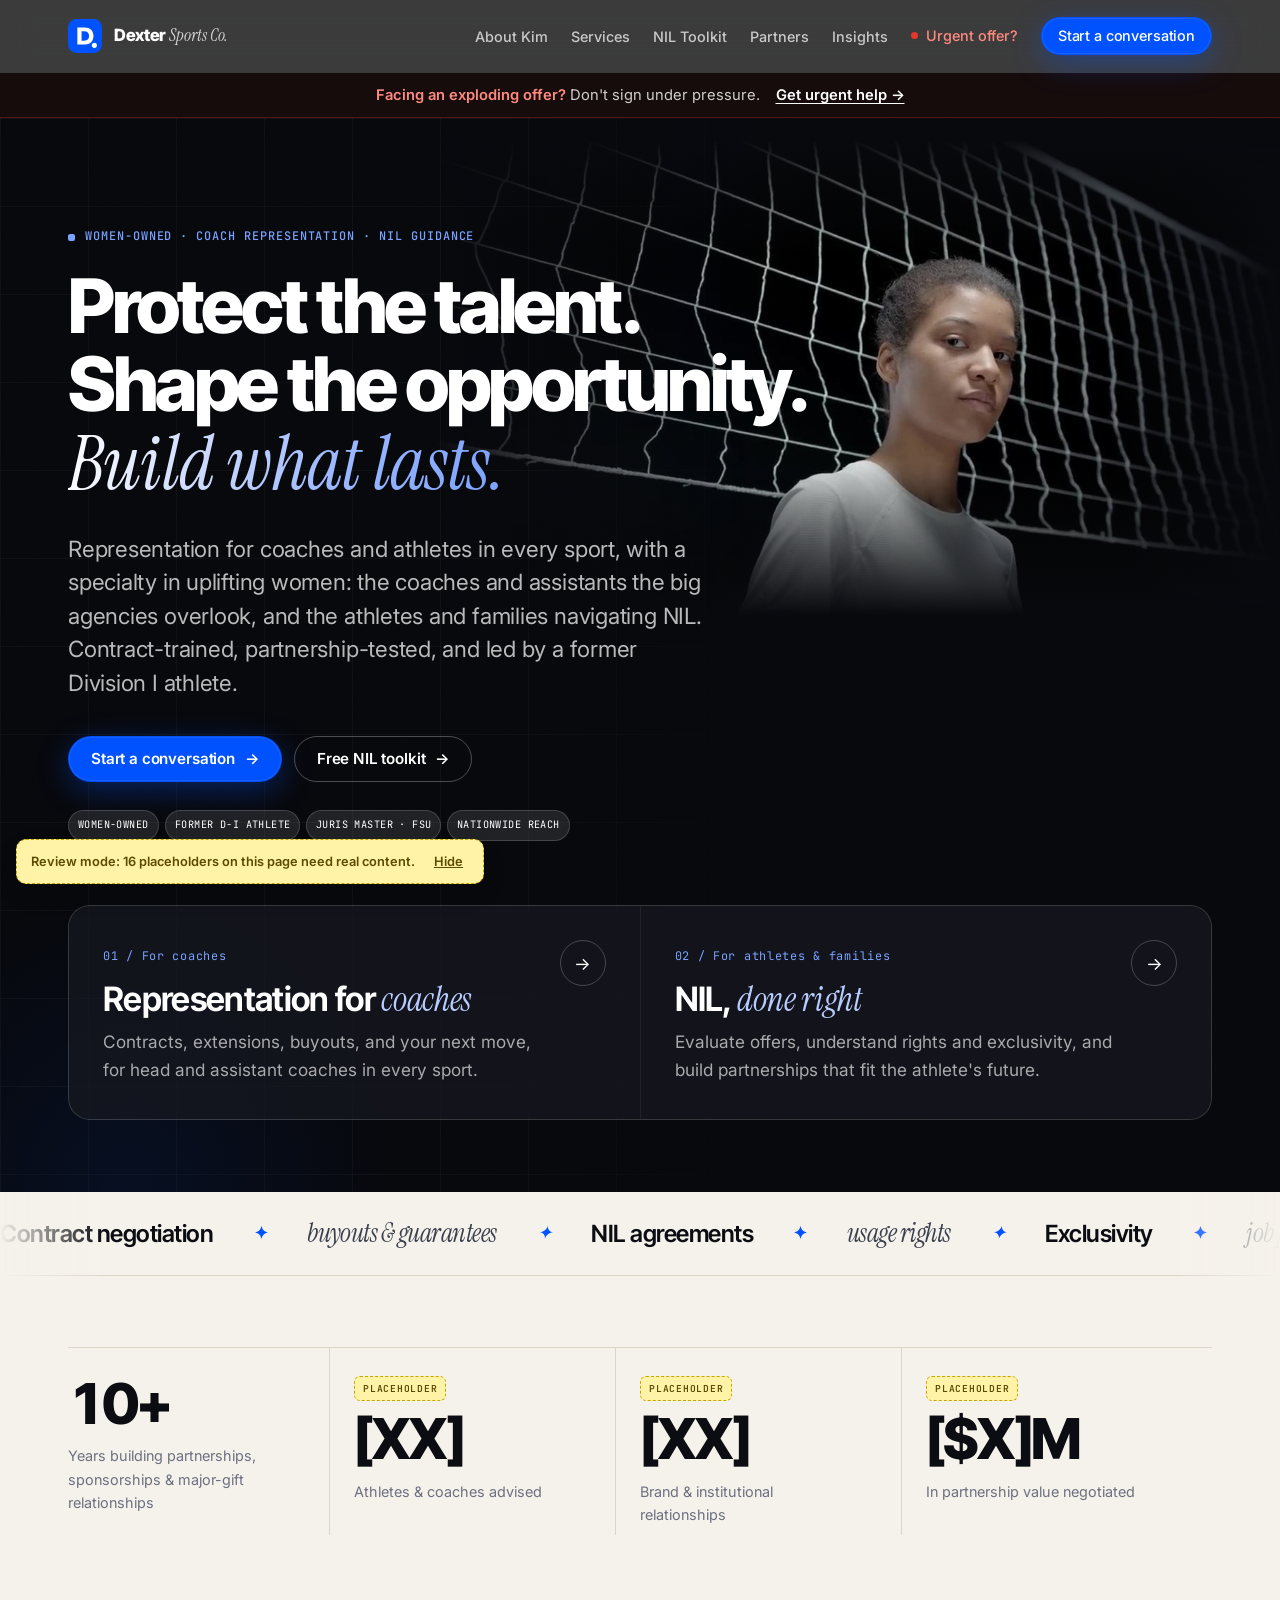
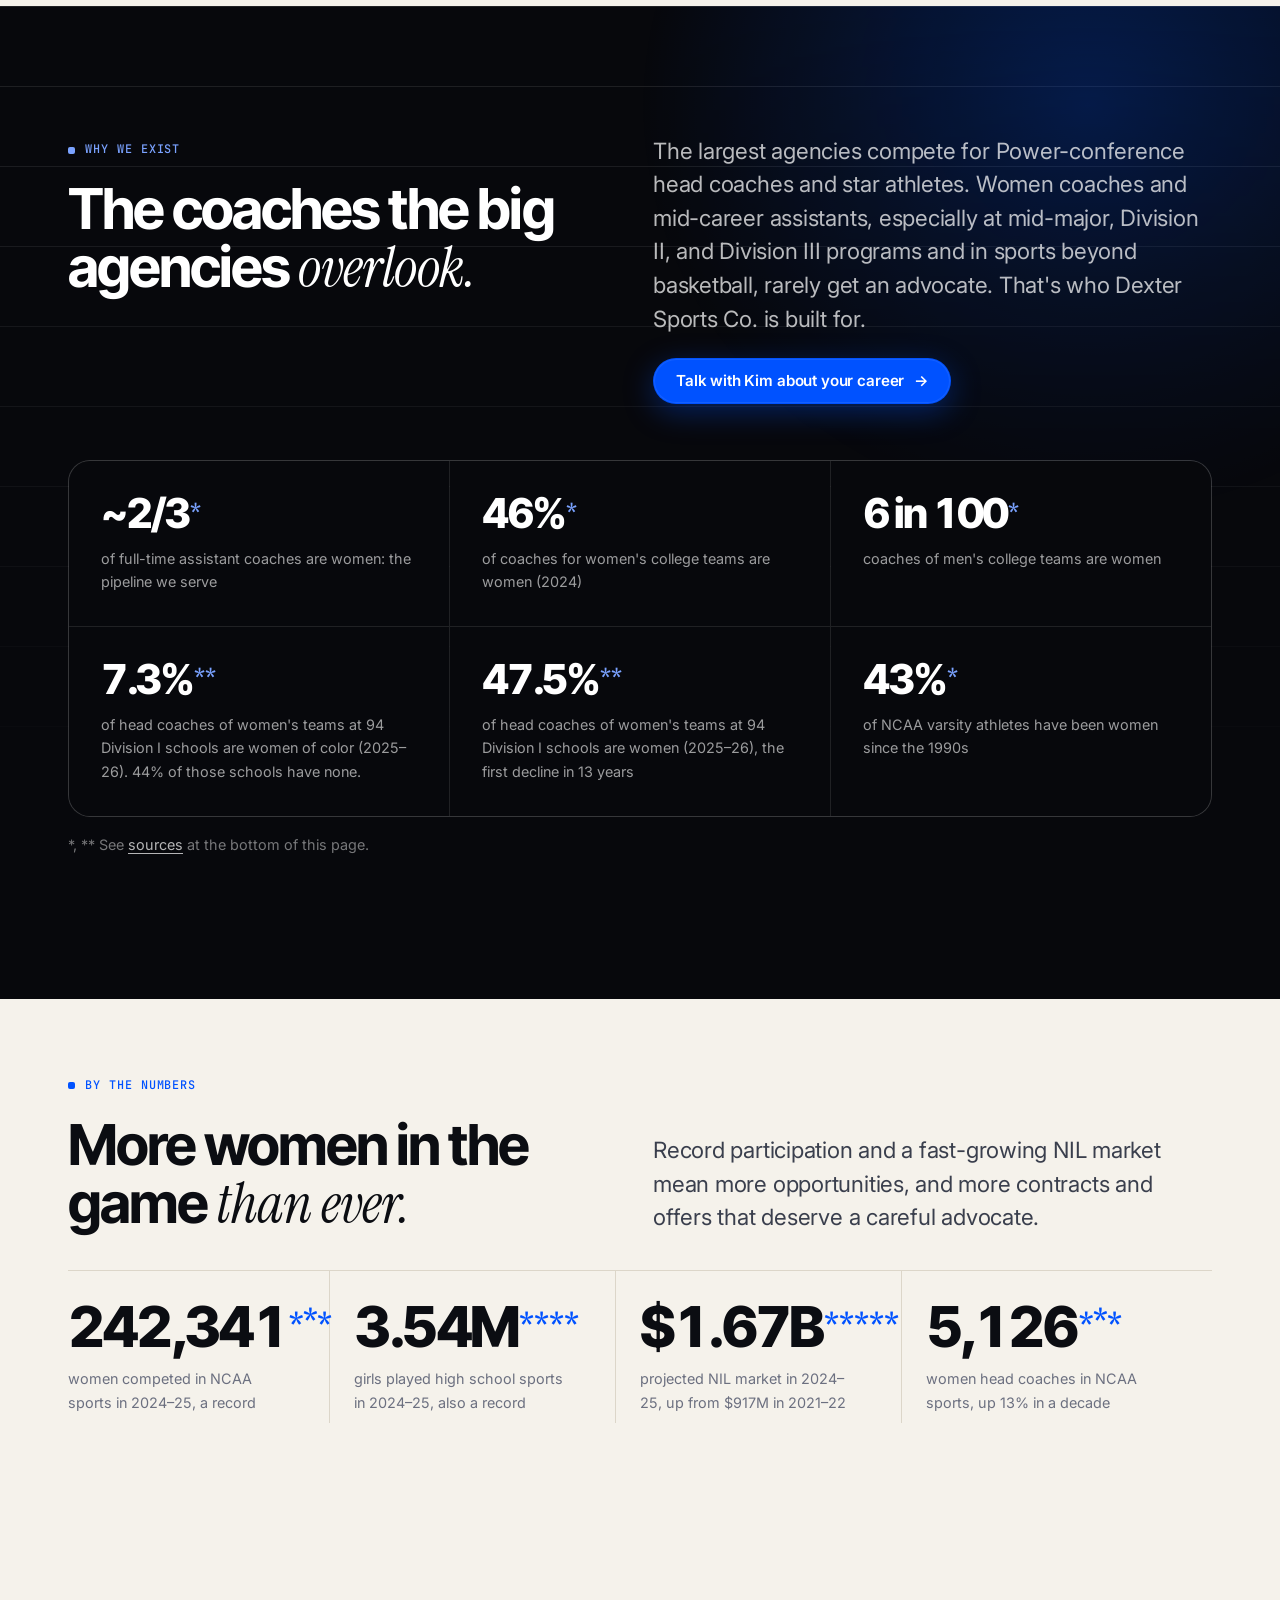
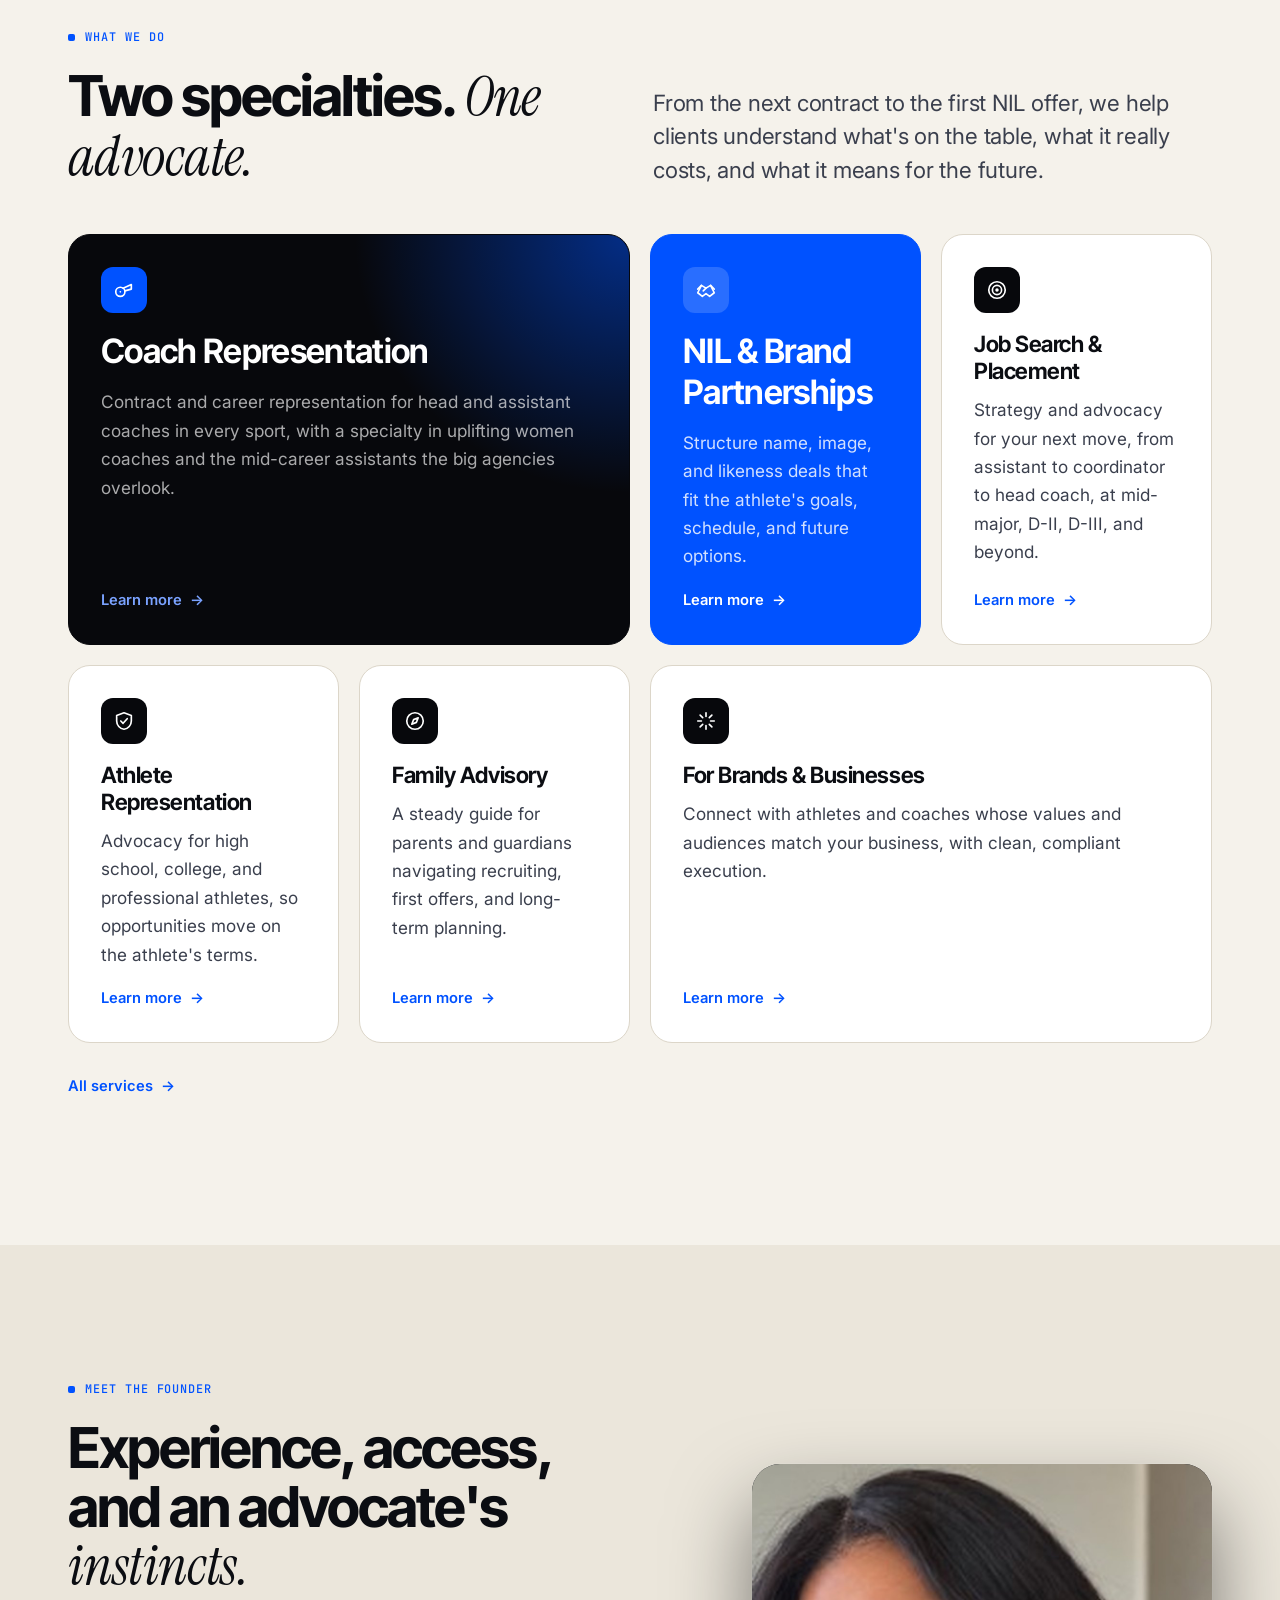
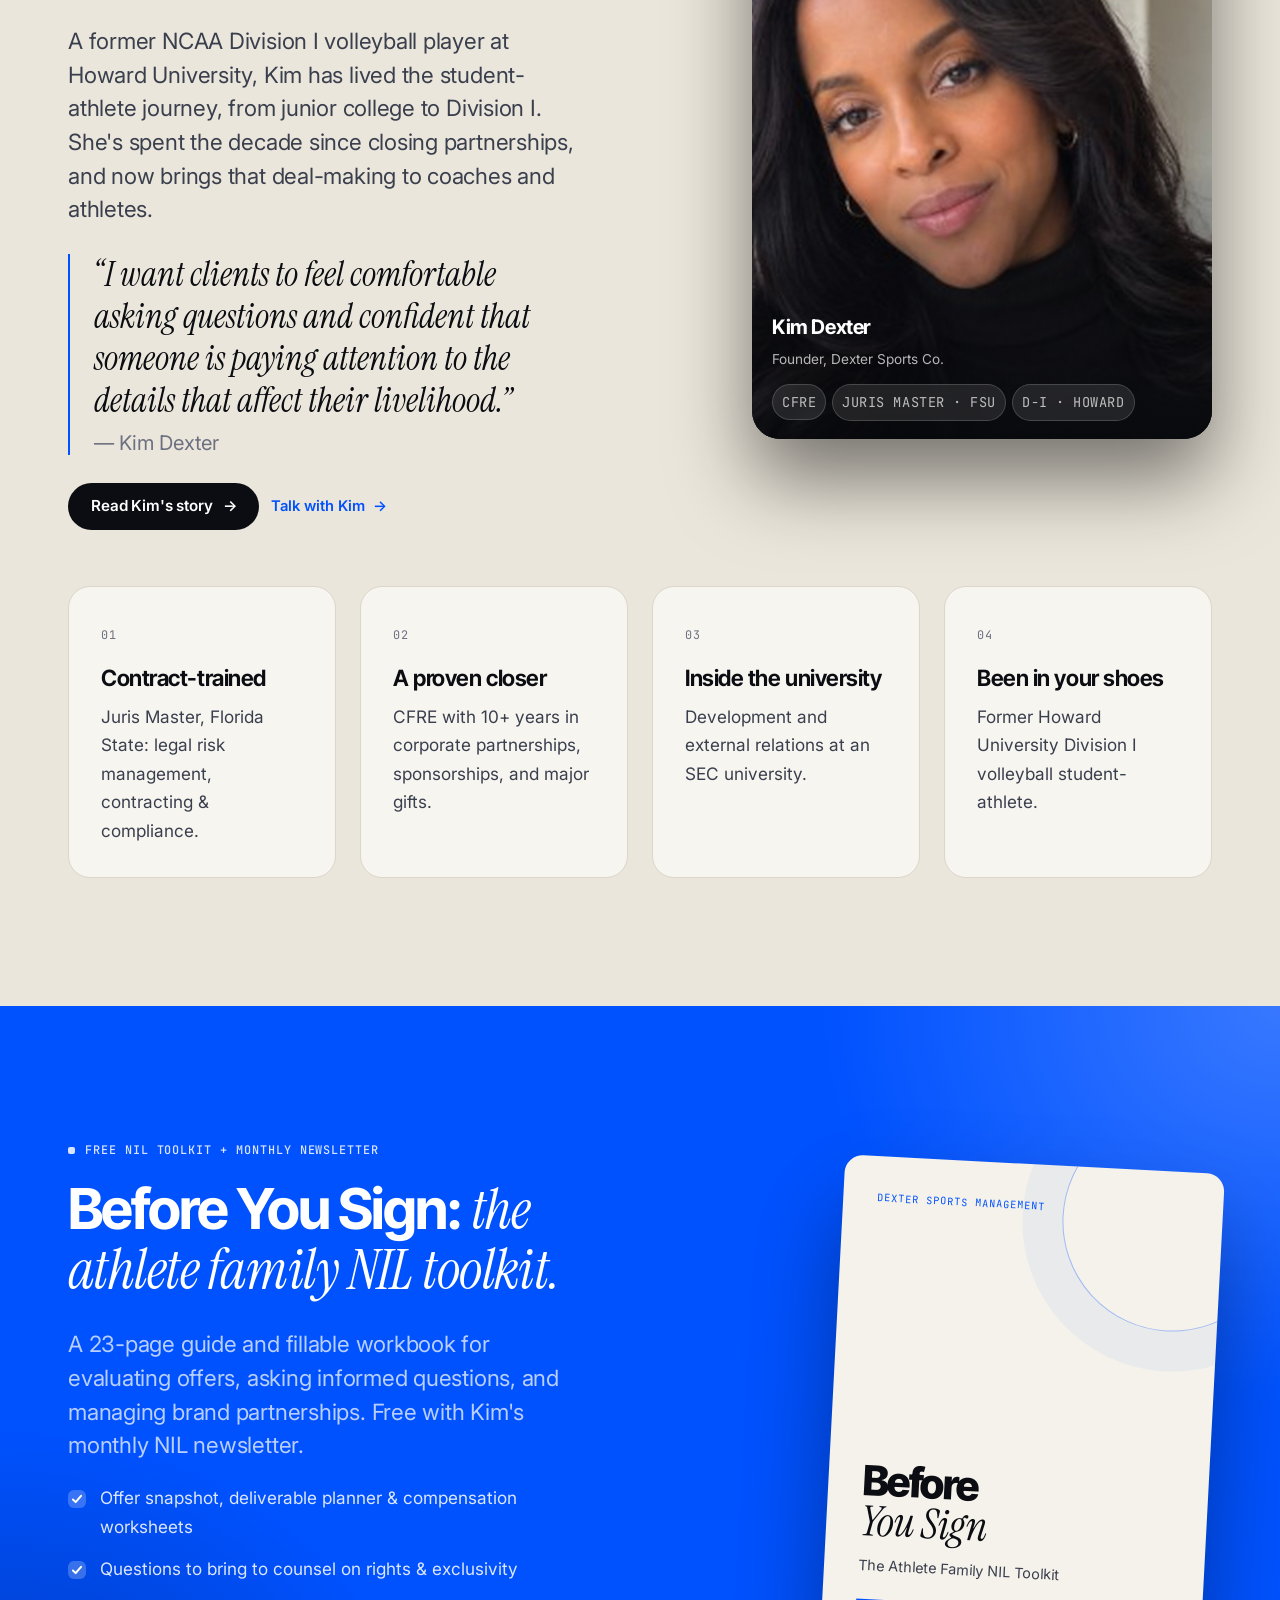
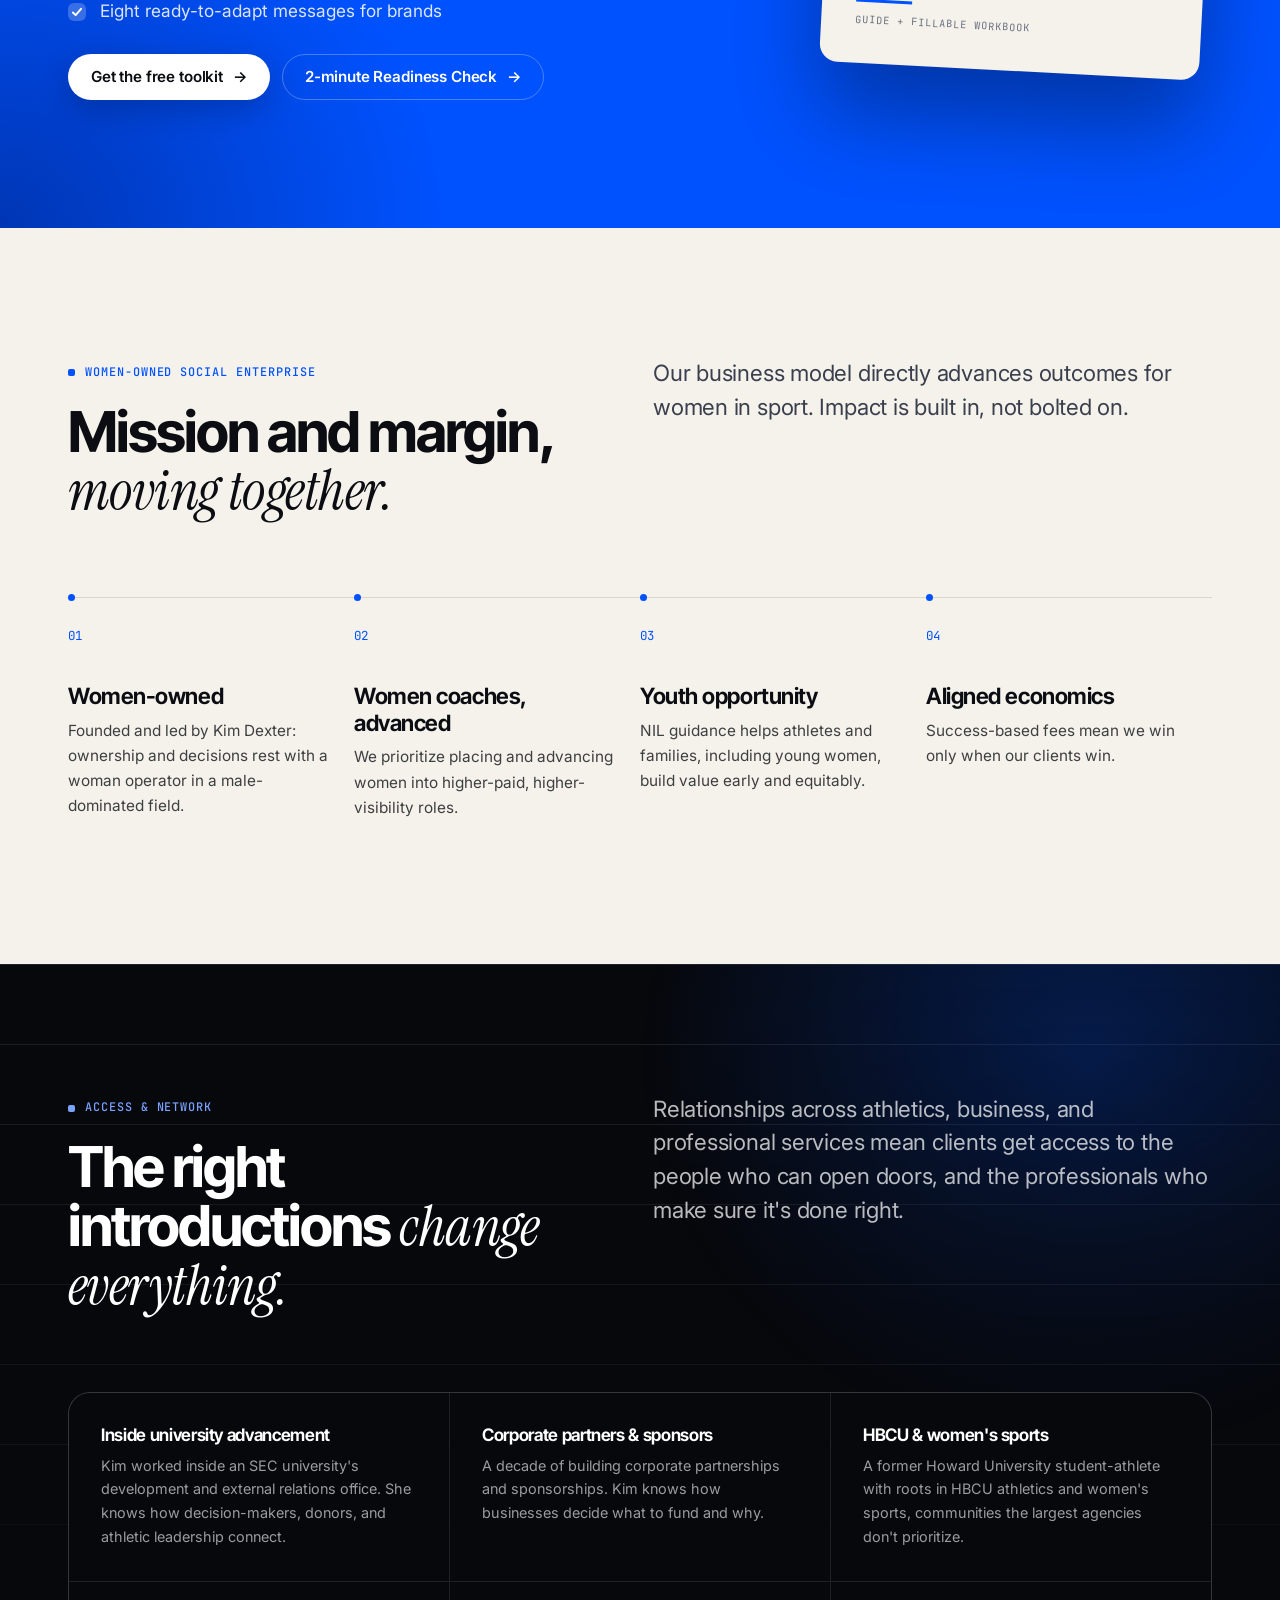
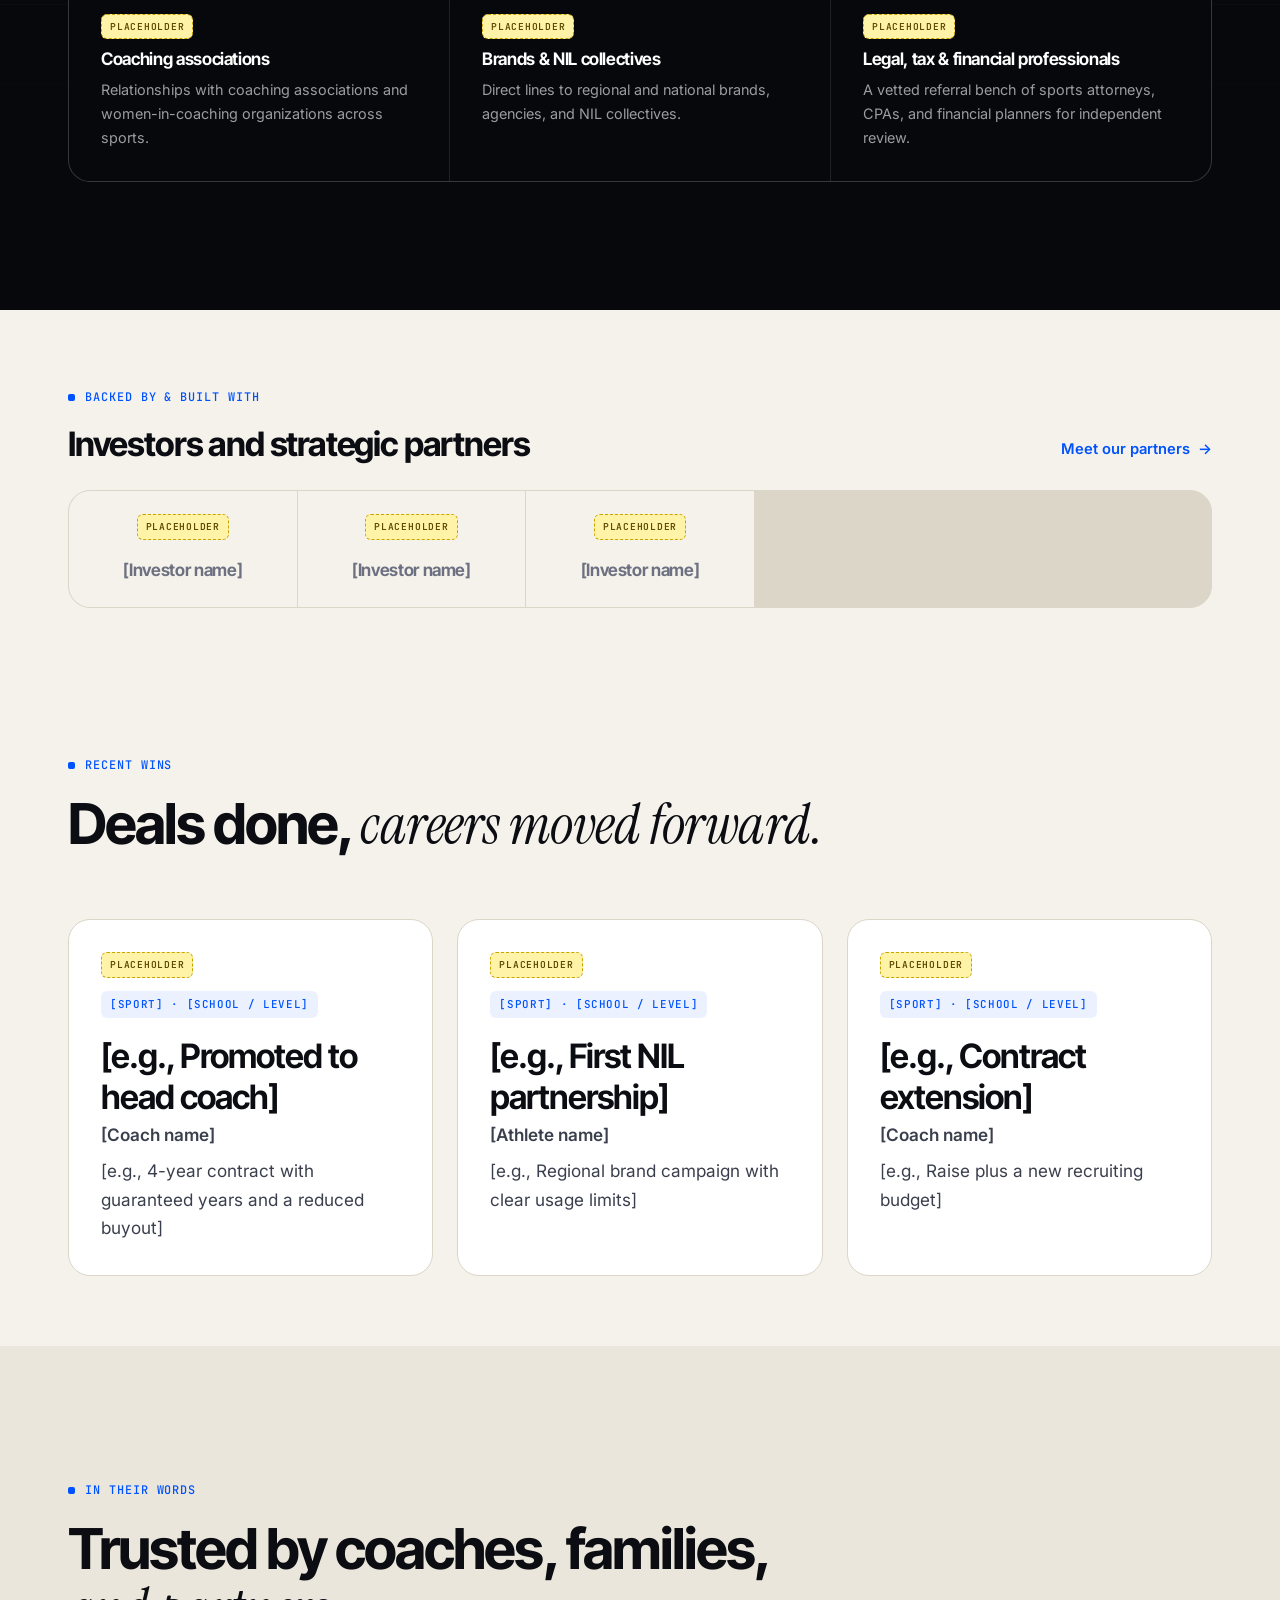
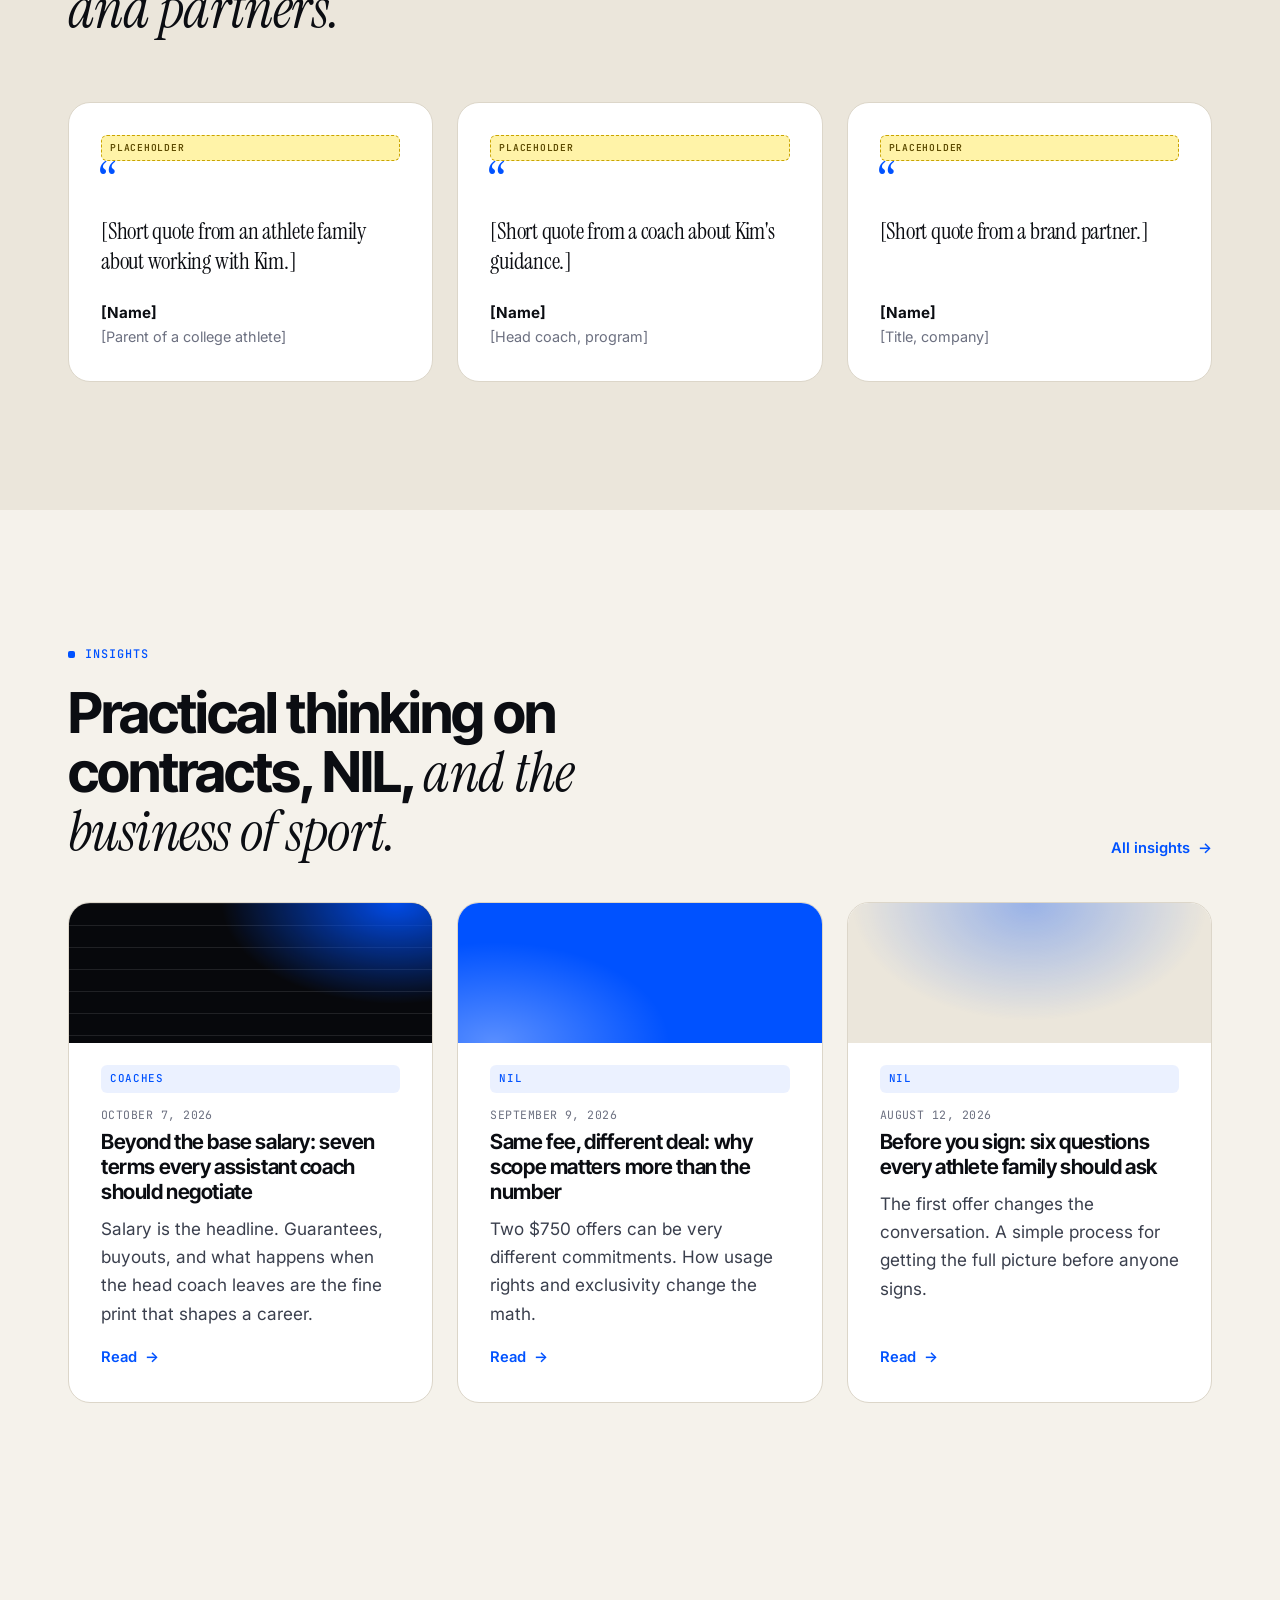
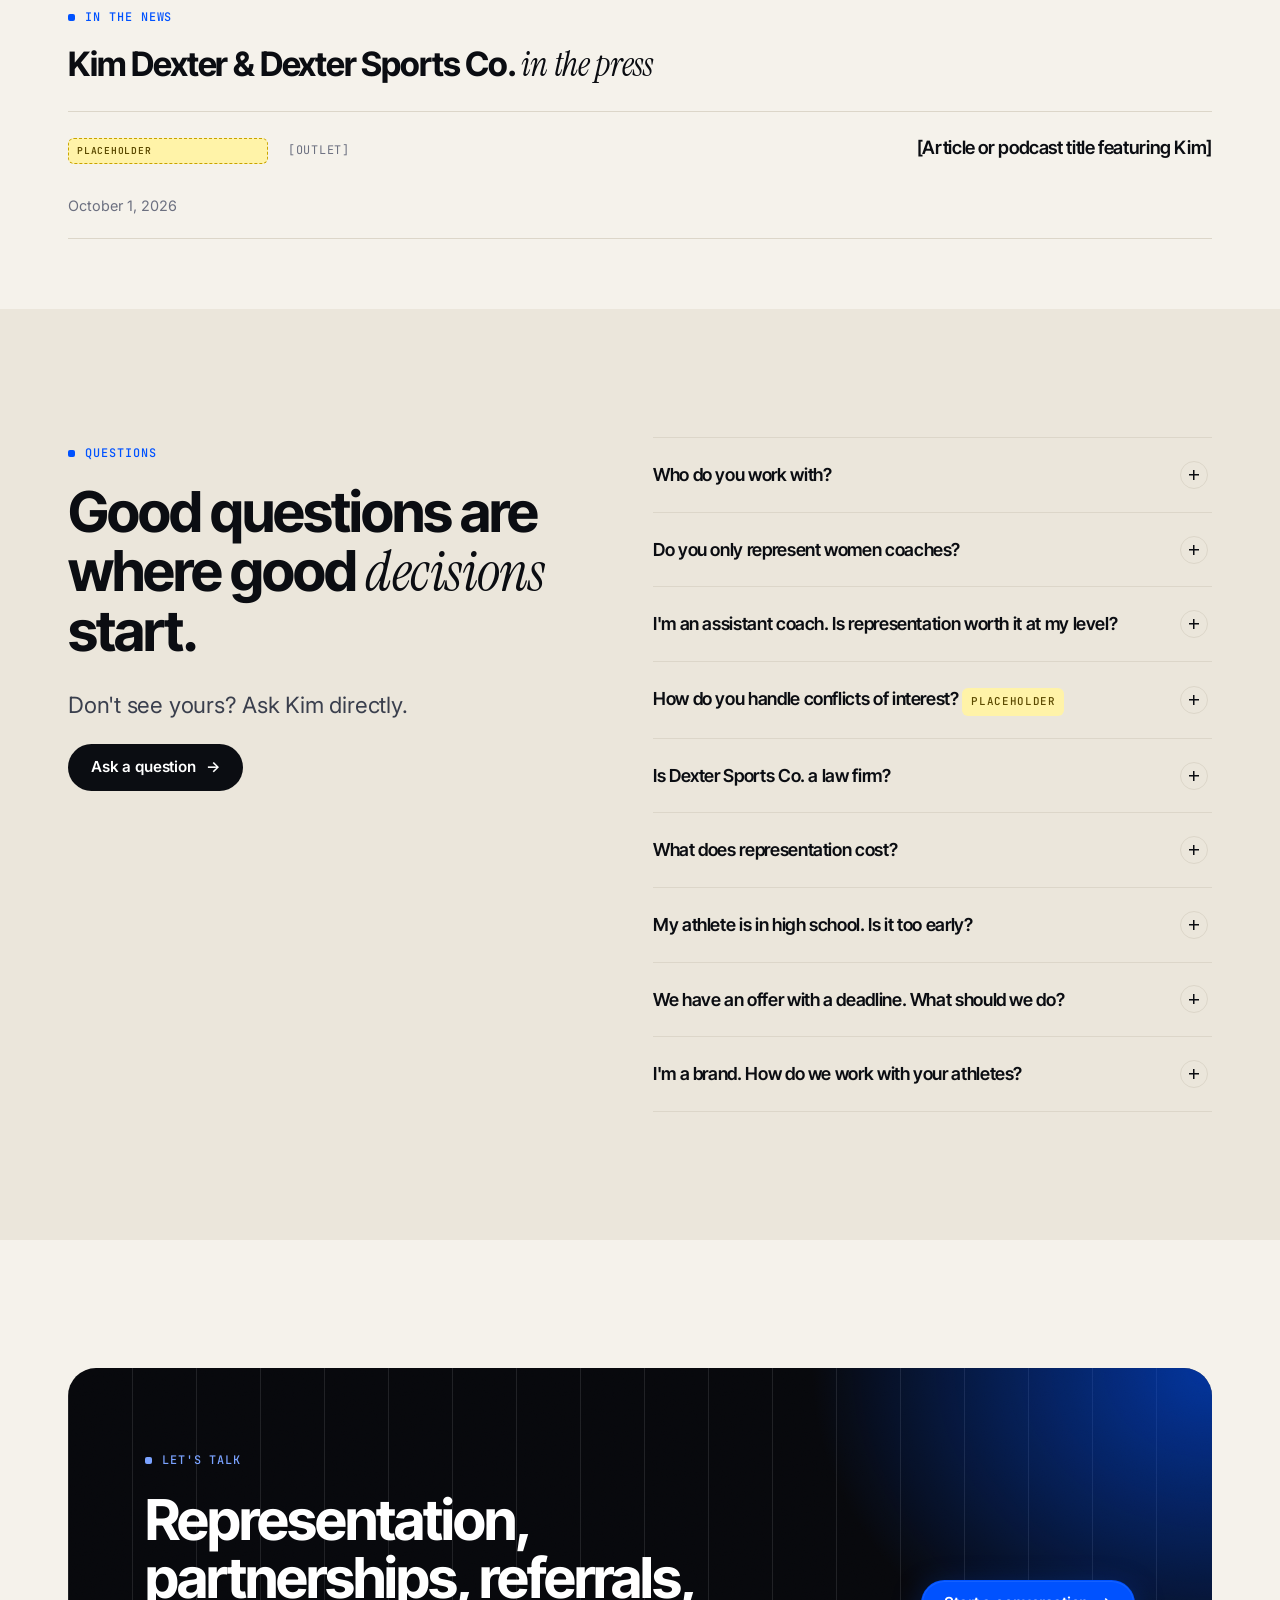
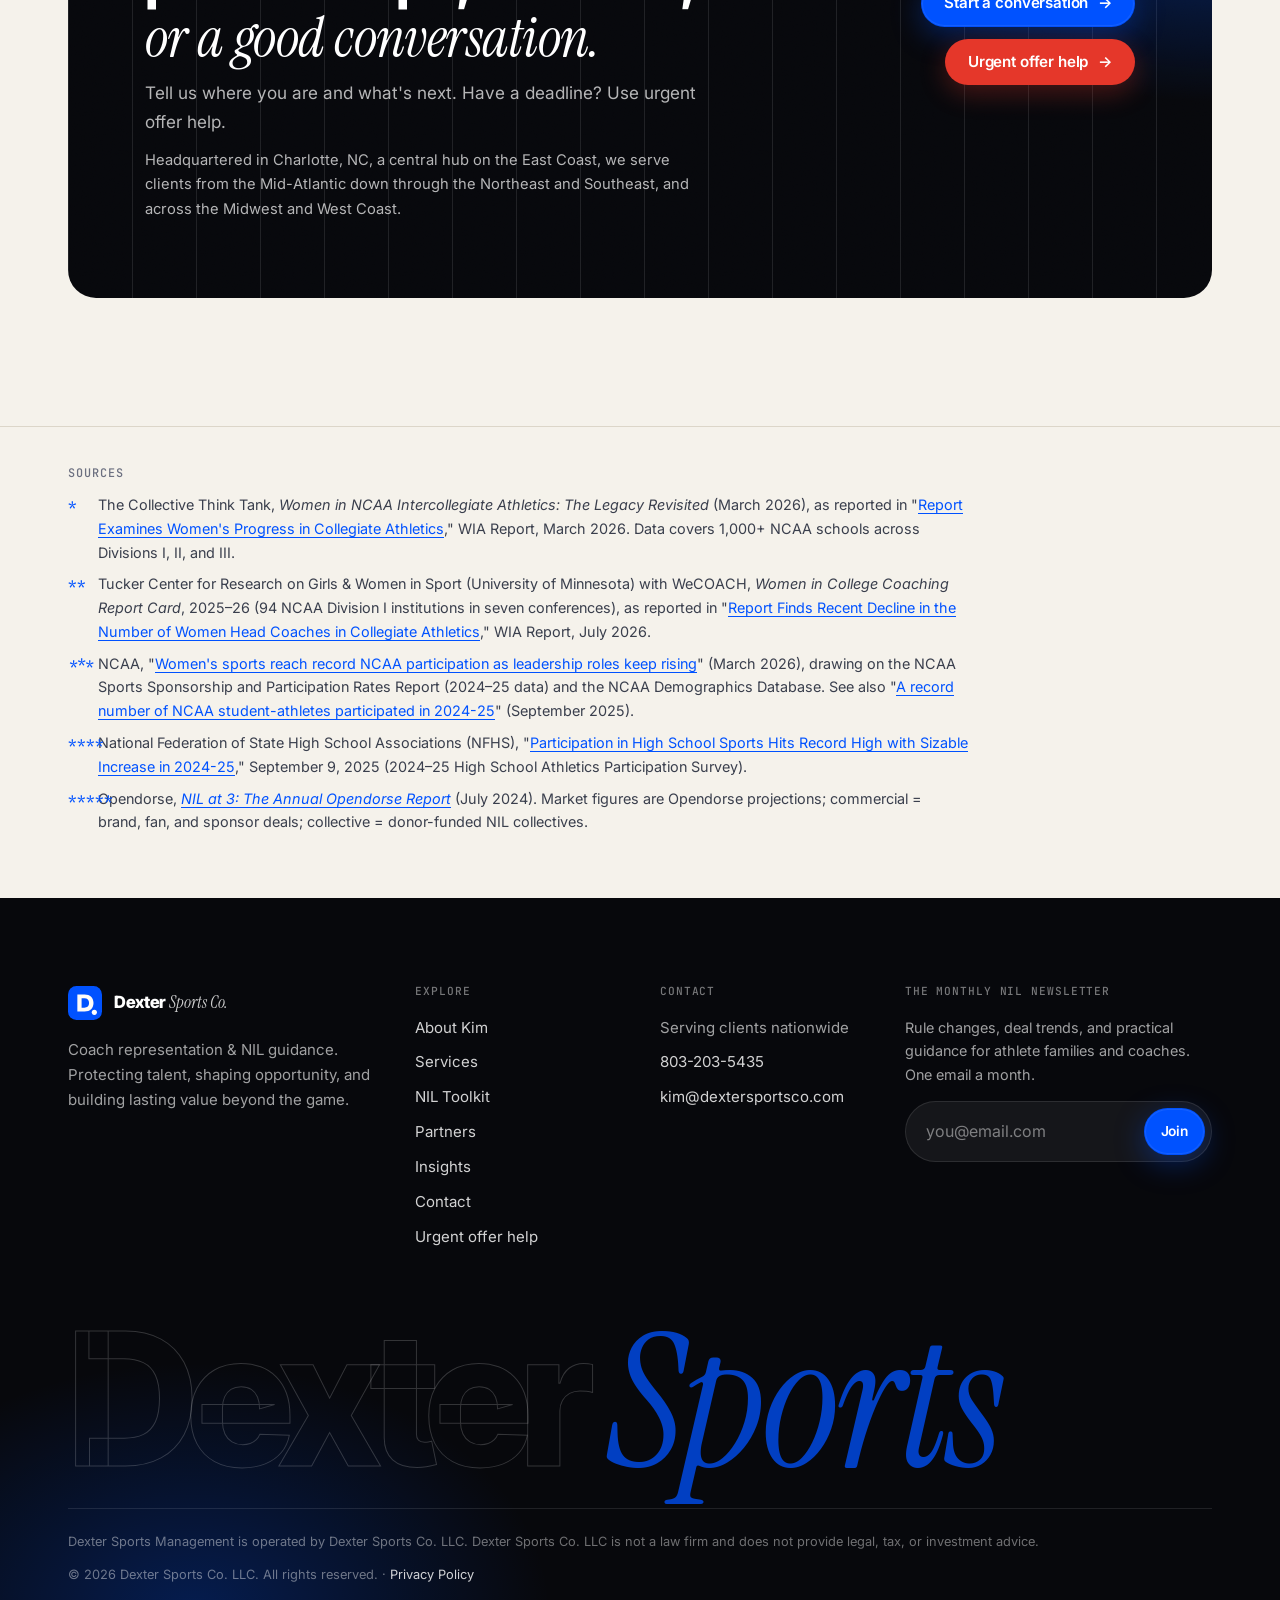
==== commit 9c996339: "New sourced data, spacing/perf pass, location statement, article dates - Data: NCAA 2024-25 (record " ====
--- a/index.html
+++ b/index.html
@@ -3,7 +3,7 @@
 <head>
   <meta charset="utf-8">
   <meta name="viewport" content="width=device-width, initial-scale=1">
-  <title>Dexter Sports Co. | Coach Representation & NIL Guidance | Charlotte, NC</title>
+  <title>Dexter Sports Co. | Coach Representation & NIL Guidance</title>
   <meta name="description" content="Coach and athlete representation in every sport, with a specialty in uplifting women, led by Kim Dexter. Contract negotiation, placement, and NIL guidance for coaches, athletes, and families.">
   <link rel="canonical" href="https://www.dextersportsco.com/">
   <meta property="og:type" content="website">
@@ -16,9 +16,10 @@
   <link rel="icon" href="assets/img/favicon.svg" type="image/svg+xml">
   <link rel="preconnect" href="https://fonts.googleapis.com">
   <link rel="preconnect" href="https://fonts.gstatic.com" crossorigin>
-  <link href="https://fonts.googleapis.com/css2?family=Inter:wght@400;500;600;700&family=Inter+Tight:wght@500;600;700;800&family=Instrument+Serif:ital@0;1&family=JetBrains+Mono:wght@500&display=swap" rel="stylesheet">
+  <link href="https://fonts.googleapis.com/css2?family=Inter:wght@400;500;600;700&family=Inter+Tight:wght@600;700;800&family=Instrument+Serif:ital@0;1&family=JetBrains+Mono:wght@500&display=swap" rel="stylesheet">
   <link rel="stylesheet" href="assets/css/styles.css">
-  <link rel="preload" as="image" href="assets/img/kim-dexter.jpg">
+  <link rel="preload" as="image" href="assets/video/hero-poster.jpg" media="(min-width: 761px)">
+  <link rel="preload" as="image" href="assets/video/hero-poster-mobile.jpg" media="(max-width: 760px)">
   <script type="application/ld+json">
   {
     "@context": "https://schema.org",
@@ -63,7 +64,7 @@
               <a class="btn btn--primary" href="contact.html">Start a conversation</a>
               <a class="btn btn--ghost" data-toolkit href="nil-toolkit.html#get-toolkit">Free NIL toolkit</a>
             </div>
-            <div class="chips hero-chips rise rise-5"><span class="chip">Women-owned</span><span class="chip">Former D-I athlete</span><span class="chip">Juris Master · FSU</span><span class="chip">Charlotte, NC</span></div>
+            <div class="chips hero-chips rise rise-5"><span class="chip">Women-owned</span><span class="chip">Former D-I athlete</span><span class="chip">Juris Master · FSU</span><span class="chip">Nationwide reach</span></div>
           </div>
         </div>
 
@@ -112,14 +113,34 @@
             <a class="btn btn--primary" href="contact.html?role=Coach">Talk with Kim about your career</a>
           </div>
         </div>
-        <div class="network-grid" style="grid-template-columns:repeat(auto-fit,minmax(200px,1fr))">
+        <div class="network-grid">
           <div class="network-item"><div class="stat-value">~2/3<sup class="fn"><a href="#src-1" aria-label="Source 1">*</a></sup></div><p>of full-time assistant coaches are women: the pipeline we serve</p></div>
           <div class="network-item"><div class="stat-value">46%<sup class="fn"><a href="#src-1" aria-label="Source 1">*</a></sup></div><p>of coaches for women's college teams are women (2024)</p></div>
           <div class="network-item"><div class="stat-value">6 in 100<sup class="fn"><a href="#src-1" aria-label="Source 1">*</a></sup></div><p>coaches of men's college teams are women</p></div>
           <div class="network-item"><div class="stat-value">7.3%<sup class="fn"><a href="#src-2" aria-label="Source 2">**</a></sup></div><p>of head coaches of women's teams at 94 Division I schools are women of color (2025–26). 44% of those schools have none.</p></div>
+          <div class="network-item"><div class="stat-value">47.5%<sup class="fn"><a href="#src-2" aria-label="Source 2">**</a></sup></div><p>of head coaches of women's teams at 94 Division I schools are women (2025–26), the first decline in 13 years</p></div>
           <div class="network-item"><div class="stat-value">43%<sup class="fn"><a href="#src-1" aria-label="Source 1">*</a></sup></div><p>of NCAA varsity athletes have been women since the 1990s</p></div>
         </div>
         <p class="small" style="color:rgba(255,255,255,.45);margin-top:16px">*, ** See <a href="#src-1" style="color:rgba(255,255,255,.7)">sources</a> at the bottom of this page.</p>
+      </div>
+    </section>
+
+    <!-- BY THE NUMBERS: NCAA (2024-25), NFHS (2024-25), Opendorse NIL at 3 (2024). Re-check yearly. -->
+    <section class="section section--tight">
+      <div class="container">
+        <div class="split" style="margin-bottom:36px;align-items:end">
+          <div>
+            <span class="eyebrow">By the numbers</span>
+            <h2 style="margin:0">More women in the game <em>than ever.</em></h2>
+          </div>
+          <p class="lead" style="margin:0">Record participation and a fast-growing NIL market mean more opportunities, and more contracts and offers that deserve a careful advocate.</p>
+        </div>
+        <div class="stats">
+          <div class="stat"><div class="stat-value">242,341<sup class="fn"><a href="#src-3" aria-label="Source 3">***</a></sup></div><div class="stat-label">women competed in NCAA sports in 2024–25, a record</div></div>
+          <div class="stat"><div class="stat-value">3.54M<sup class="fn"><a href="#src-4" aria-label="Source 4">****</a></sup></div><div class="stat-label">girls played high school sports in 2024–25, also a record</div></div>
+          <div class="stat"><div class="stat-value">$1.67B<sup class="fn"><a href="#src-5" aria-label="Source 5">*****</a></sup></div><div class="stat-label">projected NIL market in 2024–25, up from $917M in 2021–22</div></div>
+          <div class="stat"><div class="stat-value">5,126<sup class="fn"><a href="#src-3" aria-label="Source 3">***</a></sup></div><div class="stat-label">women head coaches in NCAA sports, up 13% in a decade</div></div>
+        </div>
       </div>
     </section>
 
@@ -144,7 +165,7 @@
         <div class="reveal">
           <span class="eyebrow">Meet the founder</span>
           <h2>Experience, access, and an advocate's <em>instincts.</em></h2>
-          <p class="lead">A Charlotte native and former NCAA Division I volleyball player at Howard University, Kim has lived the student-athlete journey, from junior college to Division I. She's spent the decade since closing partnerships, and now brings that deal-making to coaches and athletes.</p>
+          <p class="lead">A former NCAA Division I volleyball player at Howard University, Kim has lived the student-athlete journey, from junior college to Division I. She's spent the decade since closing partnerships, and now brings that deal-making to coaches and athletes.</p>
           <!-- Kim's own words, from her founding story (Oct 2026) -->
           <blockquote class="pull-quote">“I want clients to feel comfortable asking questions and confident that someone is paying attention to the details that affect their livelihood.” <span style="display:block;font-size:.6em;margin-top:8px;font-style:normal;font-family:var(--font-body);color:var(--ink-mute)">— Kim Dexter</span></blockquote>
           <div class="btn-row">
@@ -156,7 +177,7 @@
           <img src="assets/img/kim-dexter.jpg" alt="Kim Dexter, founder of Dexter Sports Co." width="960" height="1200" loading="lazy">
           <figcaption>
             <strong>Kim Dexter</strong>
-            <span>Founder · Charlotte, NC</span>
+            <span>Founder, Dexter Sports Co.</span>
             <div class="chips"><span class="chip">CFRE</span><span class="chip">Juris Master · FSU</span><span class="chip">D-I · Howard</span></div>
           </figcaption>
         </figure>
@@ -309,6 +330,7 @@
             <span class="eyebrow">Let's talk</span>
             <h2>Representation, partnerships, referrals, <em>or a good conversation.</em></h2>
             <p>Tell us where you are and what's next. Have a deadline? Use urgent offer help.</p>
+            <p style="margin-top:12px;font-size:.92rem">Headquartered in Charlotte, NC, a central hub on the East Coast, we serve clients from the Mid-Atlantic down through the Northeast and Southeast, and across the Midwest and West Coast.</p>
           </div>
           <div class="btn-row">
             <a class="btn btn--primary" href="contact.html">Start a conversation</a>
@@ -324,6 +346,9 @@
         <ol>
           <li id="src-1"><span class="fn-mark">*</span> The Collective Think Tank, <em>Women in NCAA Intercollegiate Athletics: The Legacy Revisited</em> (March 2026), as reported in "<a href="https://wiareport.com/2026/03/report-examines-womens-progress-in-collegiate-athletics/" target="_blank" rel="noopener">Report Examines Women's Progress in Collegiate Athletics</a>," WIA Report, March 2026. Data covers 1,000+ NCAA schools across Divisions I, II, and III.</li>
           <li id="src-2"><span class="fn-mark">**</span> Tucker Center for Research on Girls &amp; Women in Sport (University of Minnesota) with WeCOACH, <em>Women in College Coaching Report Card</em>, 2025–26 (94 NCAA Division I institutions in seven conferences), as reported in "<a href="https://wiareport.com/2026/07/report-finds-recent-decline-in-the-number-of-women-head-coaches-in-collegiate-athletics/" target="_blank" rel="noopener">Report Finds Recent Decline in the Number of Women Head Coaches in Collegiate Athletics</a>," WIA Report, July 2026.</li>
+          <li id="src-3"><span class="fn-mark">***</span> NCAA, "<a href="https://www.ncaa.org/media-center-womens-sports-reach-record-ncaa-participation-as-leadership-roles-keep-rising/" target="_blank" rel="noopener">Women's sports reach record NCAA participation as leadership roles keep rising</a>" (March 2026), drawing on the NCAA Sports Sponsorship and Participation Rates Report (2024–25 data) and the NCAA Demographics Database. See also "<a href="https://www.ncaa.org/media-center-a-record-number-of-ncaa-student-athletes-participated-in-2024-25/" target="_blank" rel="noopener">A record number of NCAA student-athletes participated in 2024-25</a>" (September 2025).</li>
+          <li id="src-4"><span class="fn-mark">****</span> National Federation of State High School Associations (NFHS), "<a href="https://nfhs.org/stories/participation-in-high-school-sports-hits-record-high-with-sizable-increase-in-2024-25" target="_blank" rel="noopener">Participation in High School Sports Hits Record High with Sizable Increase in 2024-25</a>," September 9, 2025 (2024–25 High School Athletics Participation Survey).</li>
+          <li id="src-5"><span class="fn-mark">*****</span> Opendorse, <a href="https://biz.opendorse.com/wp-content/uploads/2024/07/NIL-AT-3-The-Annual-Opendorse-Report-1.pdf" target="_blank" rel="noopener"><em>NIL at 3: The Annual Opendorse Report</em></a> (July 2024). Market figures are Opendorse projections; commercial = brand, fan, and sponsor deals; collective = donor-funded NIL collectives.</li>
         </ol>
       </div>
     </section>
--- a/assets/css/styles.css
+++ b/assets/css/styles.css
@@ -237,12 +237,20 @@
   .has-video .hero-media { left: 34%; right: 0; top: 2%; bottom: auto; height: auto; aspect-ratio: 16 / 9; max-height: 92%; background-color: transparent; }
   .has-video .hero-video { object-position: 50% 35%; }
   .has-video .hero-media::after { background:
-      linear-gradient(90deg, rgba(7, 8, 12, 1) 0%, rgba(7, 8, 12, .5) 20%, rgba(7, 8, 12, 0) 42%),
-      linear-gradient(0deg, rgba(7, 8, 12, 1) 0%, rgba(7, 8, 12, 0) 28%),
-      linear-gradient(180deg, rgba(7, 8, 12, .9) 0%, rgba(7, 8, 12, 0) 16%),
-      linear-gradient(270deg, rgba(7, 8, 12, .6) 0%, rgba(7, 8, 12, 0) 12%); }
+      linear-gradient(90deg, rgba(7, 8, 12, 1) 0%, rgba(7, 8, 12, .55) 20%, rgba(7, 8, 12, 0) 44%),
+      linear-gradient(0deg, rgba(7, 8, 12, 1) 0%, rgba(7, 8, 12, 0) 32%),
+      linear-gradient(180deg, rgba(7, 8, 12, 1) 0%, rgba(7, 8, 12, 0) 24%),
+      linear-gradient(270deg, rgba(7, 8, 12, 1) 0%, rgba(7, 8, 12, 0) 20%); }
+  /* bright daylight clips: tone down slightly so they sit in the dark frame */
+  .has-video .hero-video { filter: saturate(1.05) contrast(1.04) brightness(.92); }
   .has-video .hero-media::before { background: none; }
   .hero-media { background-position: 50% 30%; }
+}
+/* Mid-size screens: narrower text column, footage pushed right so they never overlap */
+@media (min-width: 761px) and (max-width: 1199px) {
+  .has-video .hero-media { left: 46%; }
+  .hero-home--video { grid-template-columns: minmax(0, 56%); }
+  .hero-home--video h1 { font-size: clamp(2.4rem, 1.2rem + 3.4vw, 3.6rem); }
 }
 .hero-chips { margin-top: 28px; }
 .founder-portrait { max-width: 460px; justify-self: end; width: 100%; }
@@ -569,7 +577,8 @@
    is true the <html> element gets .show-drafts and placeholders glow yellow.
    Items in content.js with draft:true get a "Placeholder" badge.            */
 .show-drafts .ph { background: #fff3a8; color: var(--ink); outline: 1px dashed #c9a400; border-radius: 3px; padding: 0 3px; -webkit-text-fill-color: var(--ink); }
-.draft-badge { position: absolute; top: 12px; right: 12px; z-index: 3; background: #fff3a8; color: #5c4a00; font-family: var(--font-label); font-size: .6rem; font-weight: 600; letter-spacing: .08em; text-transform: uppercase; padding: 4px 8px; border-radius: 6px; border: 1px dashed #c9a400; }
+/* Sits above the content (not over it) so it never covers text; review mode only */
+.draft-badge { position: relative; display: inline-block; vertical-align: top; margin: 0 0 10px; z-index: 3; background: #fff3a8; color: #5c4a00; font-family: var(--font-label); font-size: .6rem; font-weight: 600; letter-spacing: .08em; text-transform: uppercase; padding: 4px 8px; border-radius: 6px; border: 1px dashed #c9a400; }
 .draft-banner { position: fixed; left: 16px; bottom: 16px; z-index: 60; background: #fff3a8; color: #5c4a00; border: 1px dashed #c9a400; padding: 10px 14px; border-radius: 10px; font-size: .8rem; font-weight: 600; box-shadow: var(--shadow); max-width: calc(100vw - 32px); }
 .draft-banner button { margin-left: 10px; background: none; border: 0; font: inherit; color: inherit; text-decoration: underline; cursor: pointer; }
 
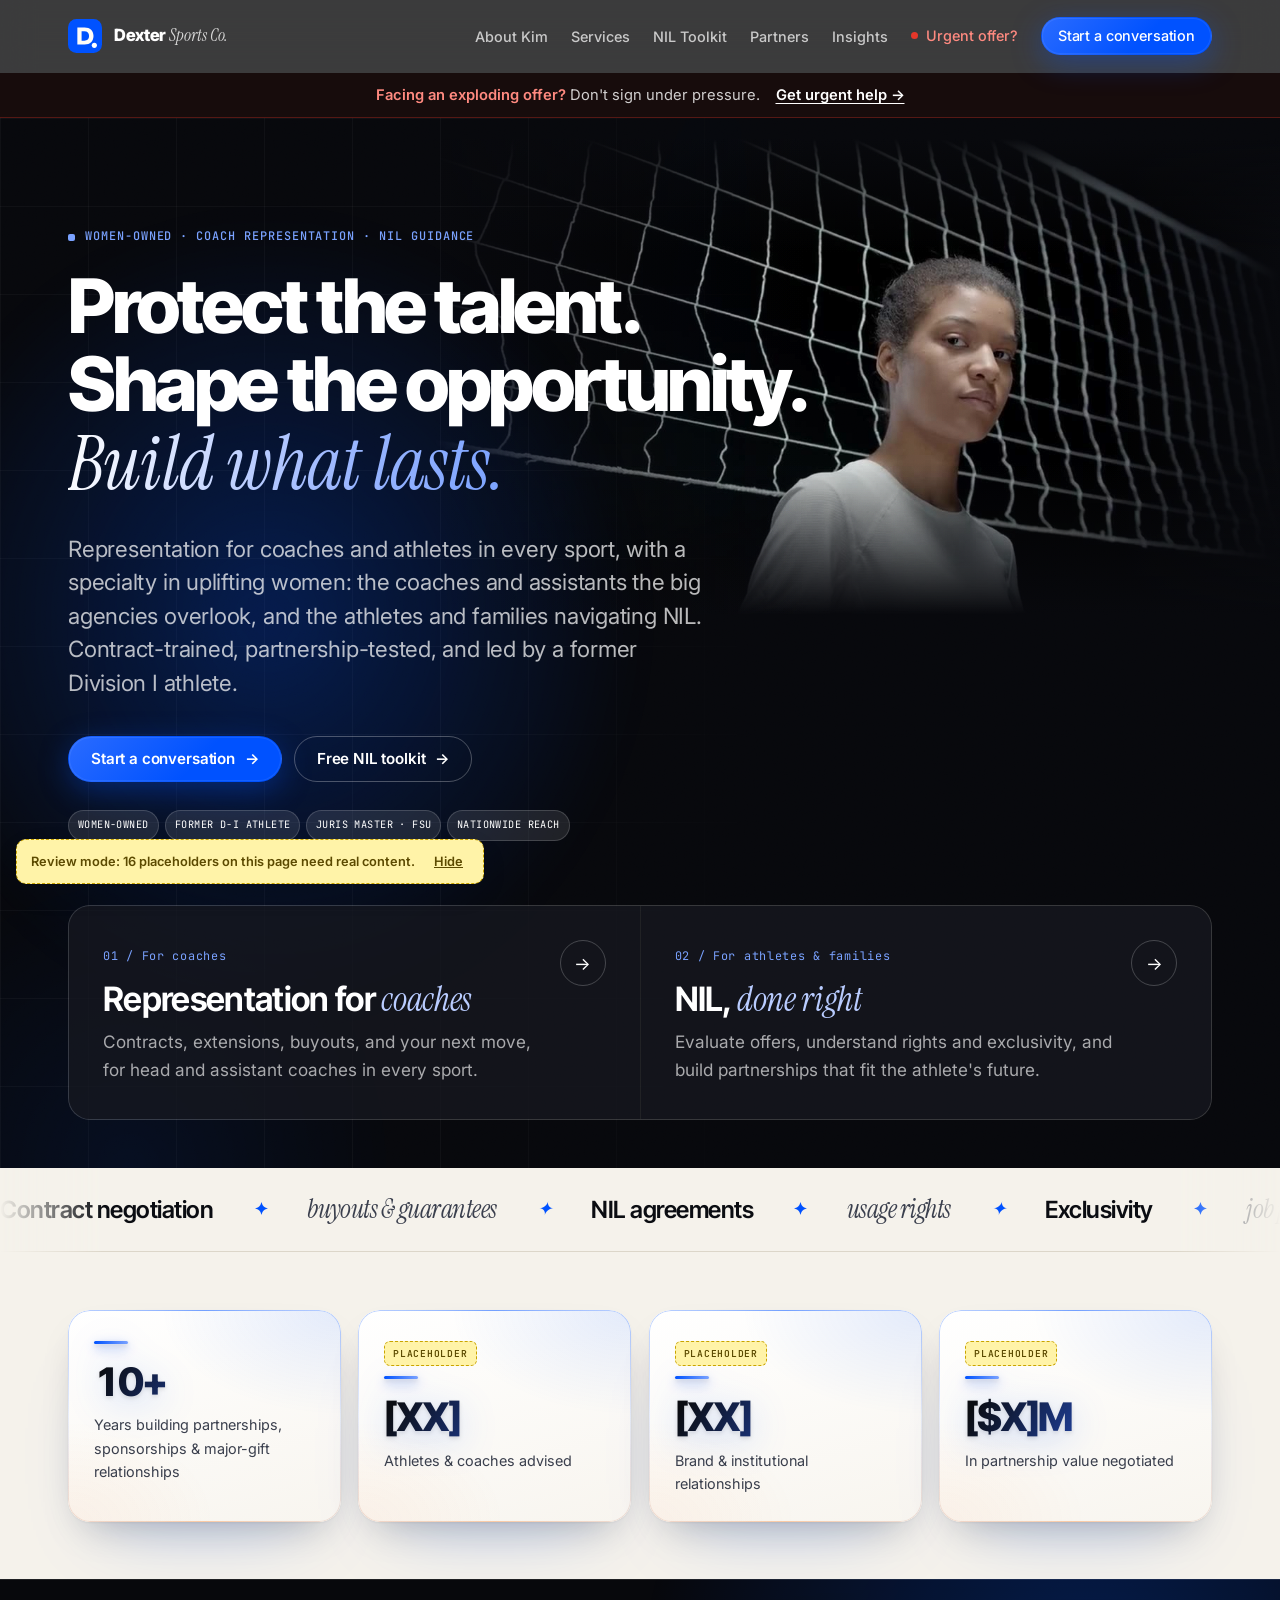
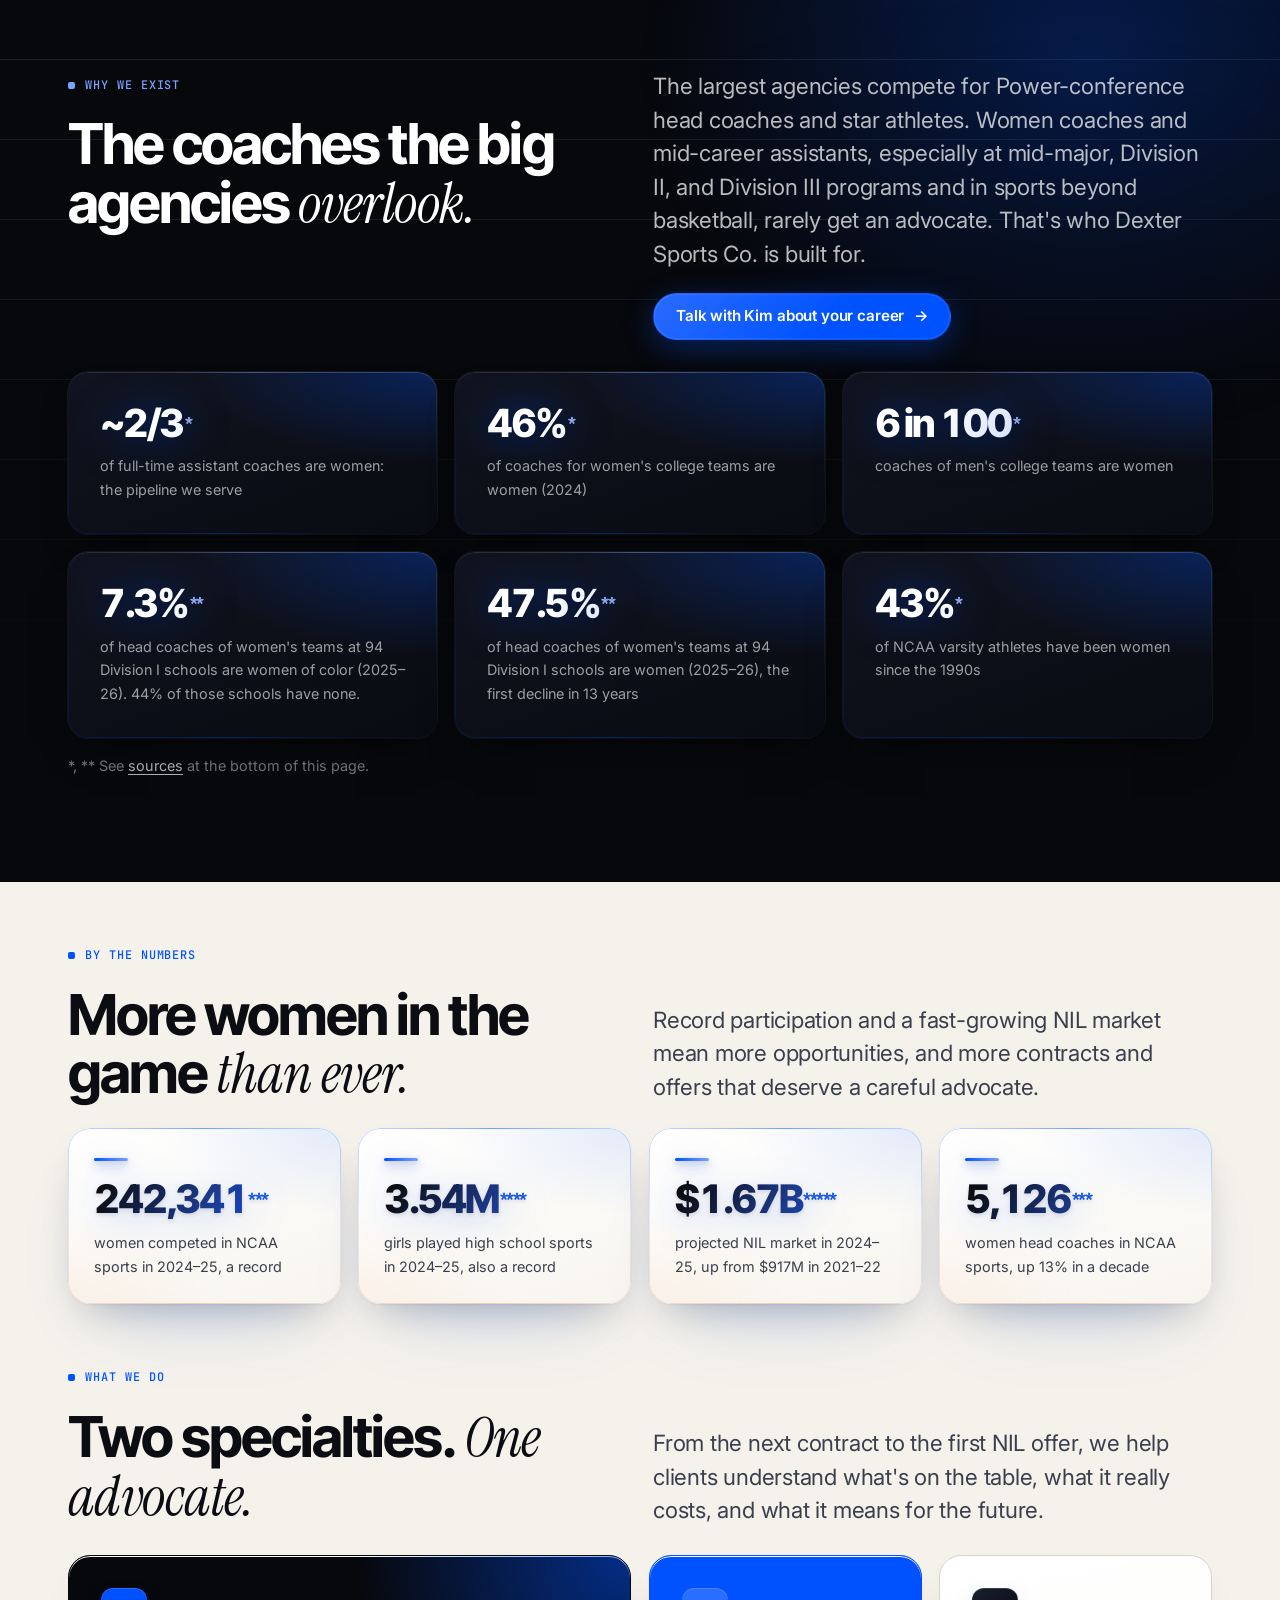
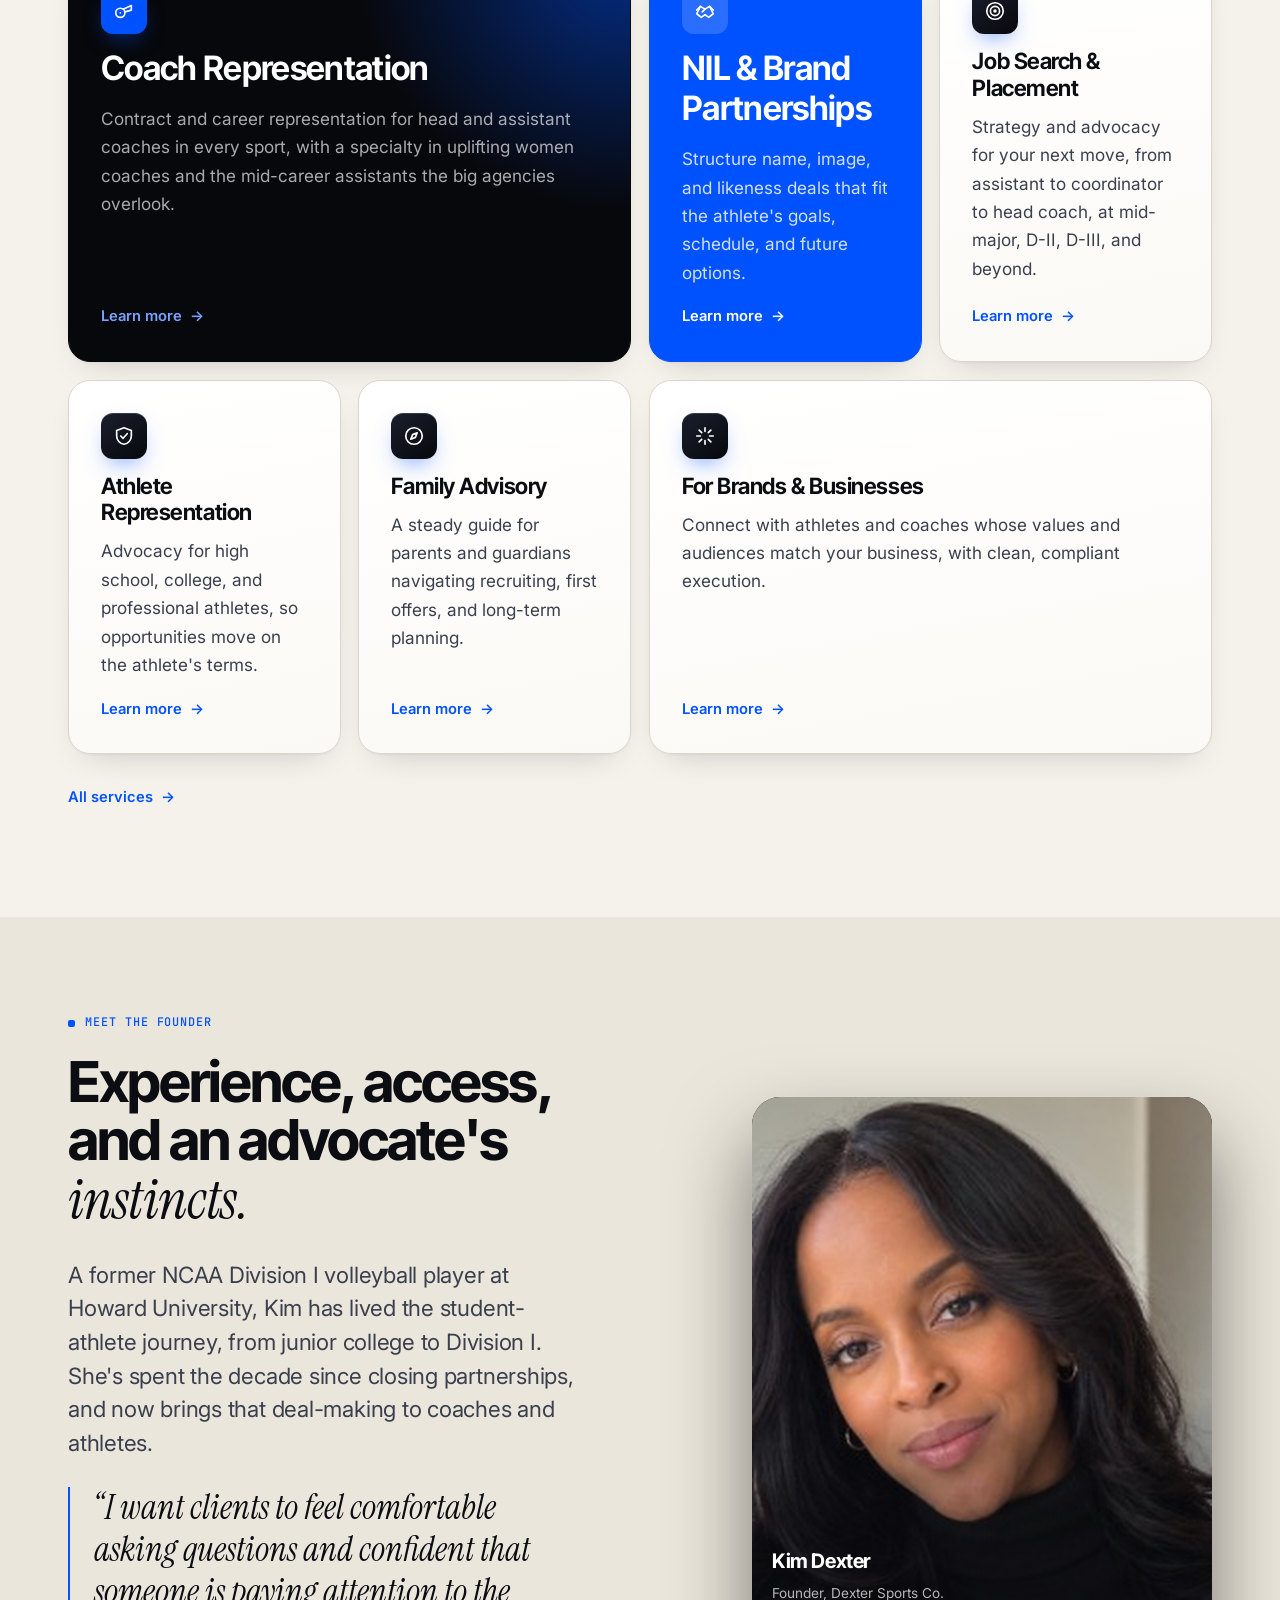
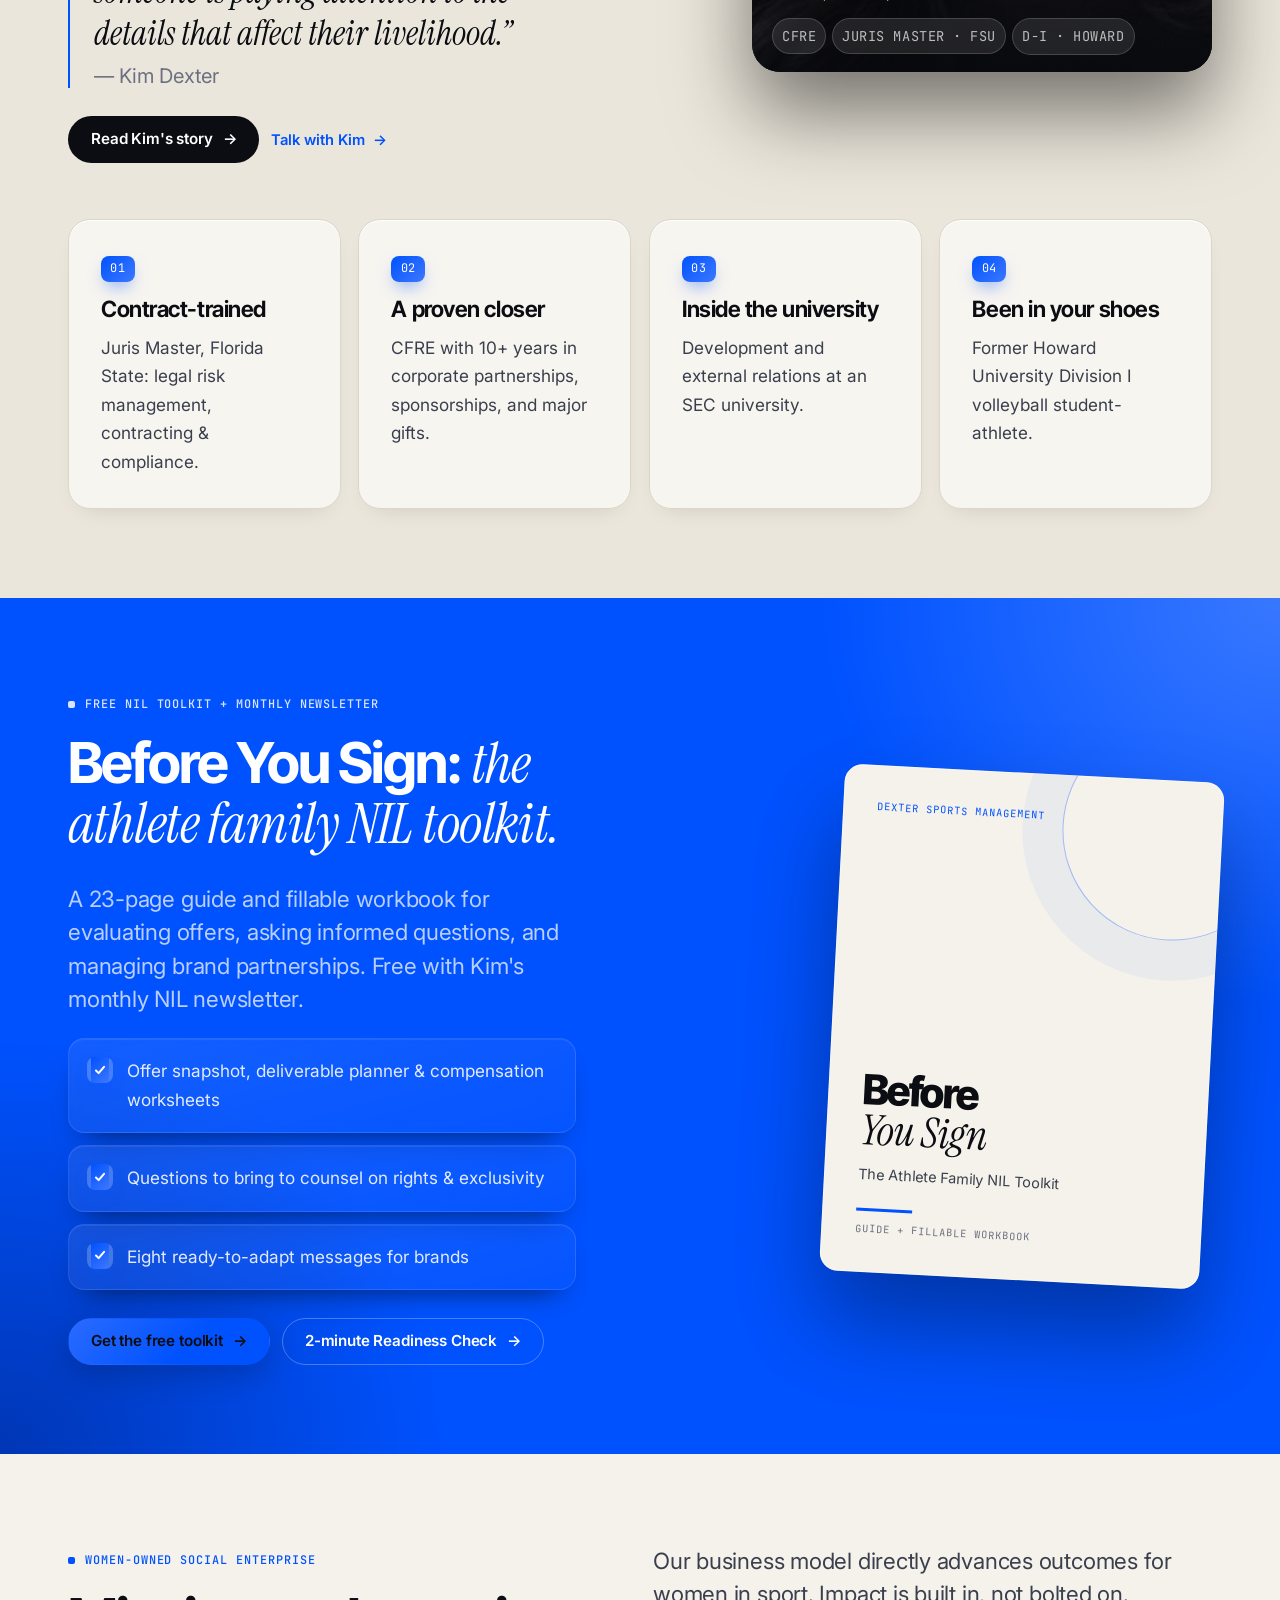
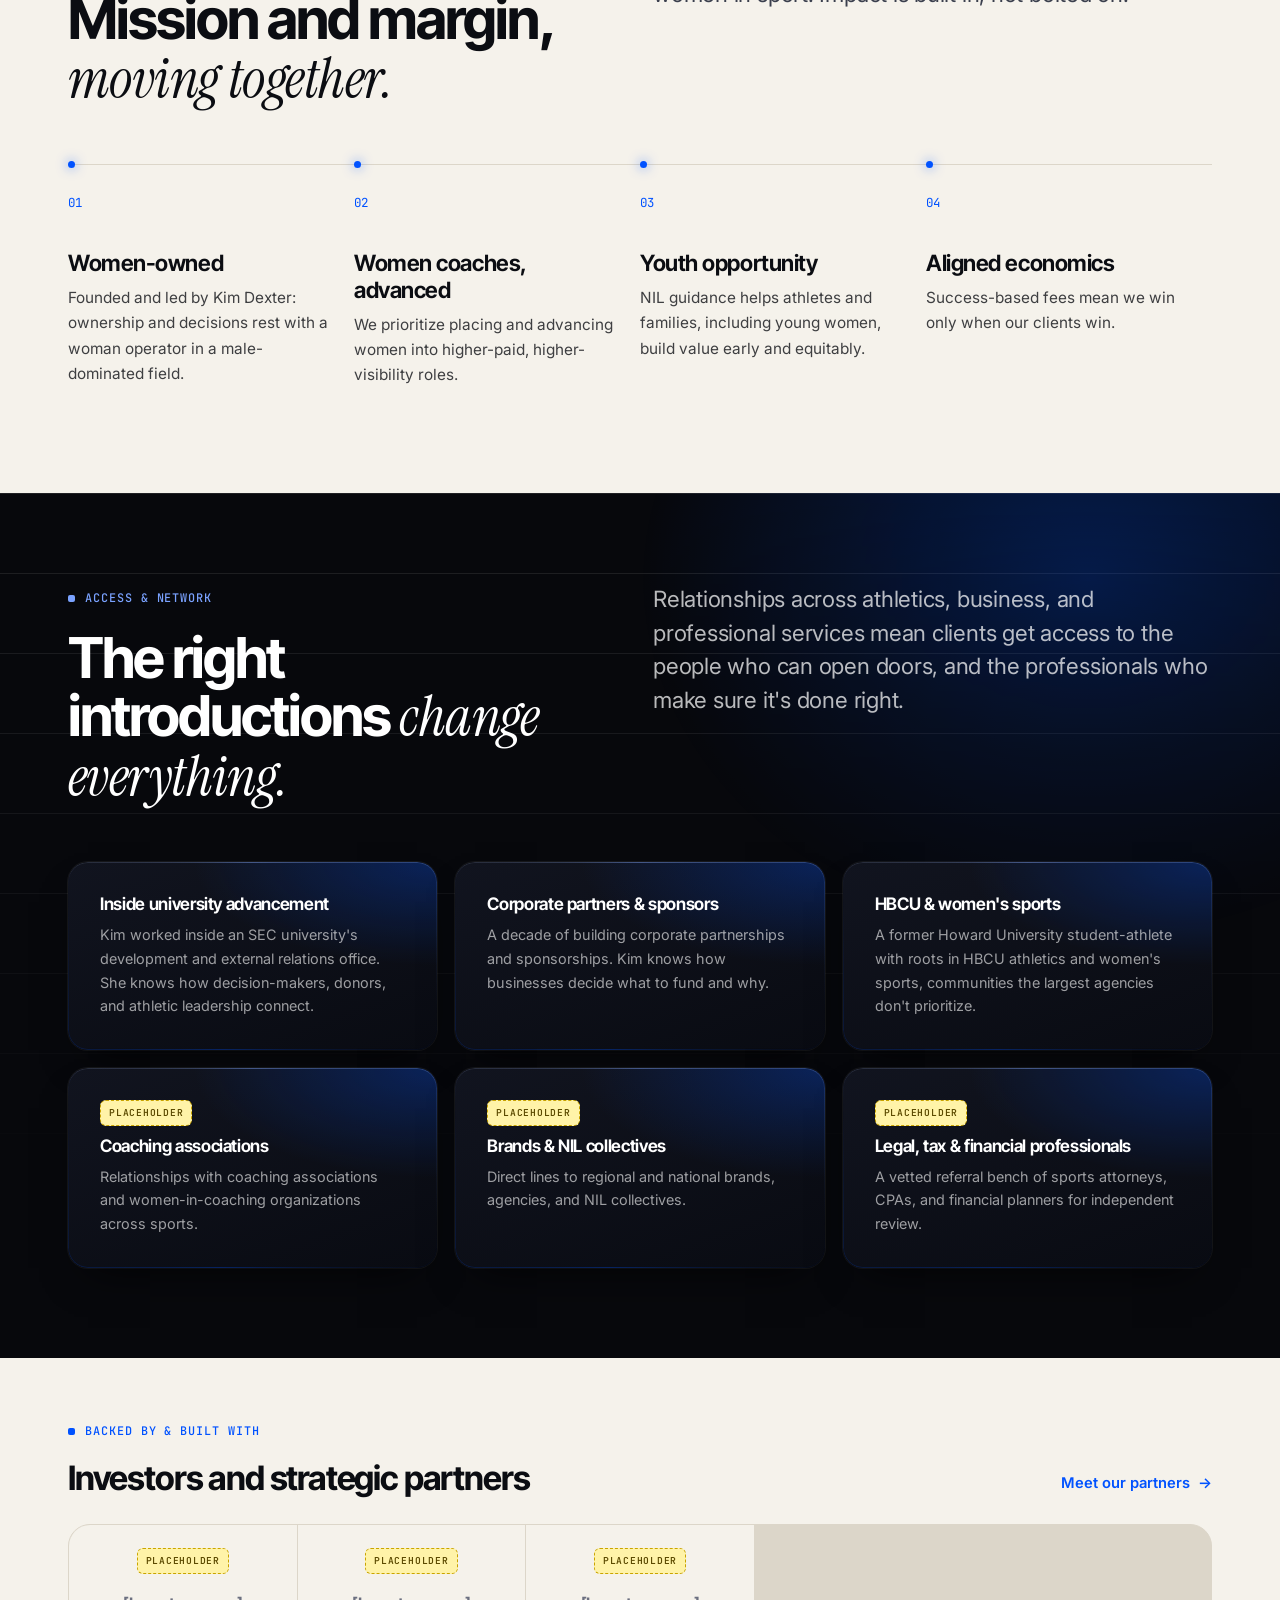
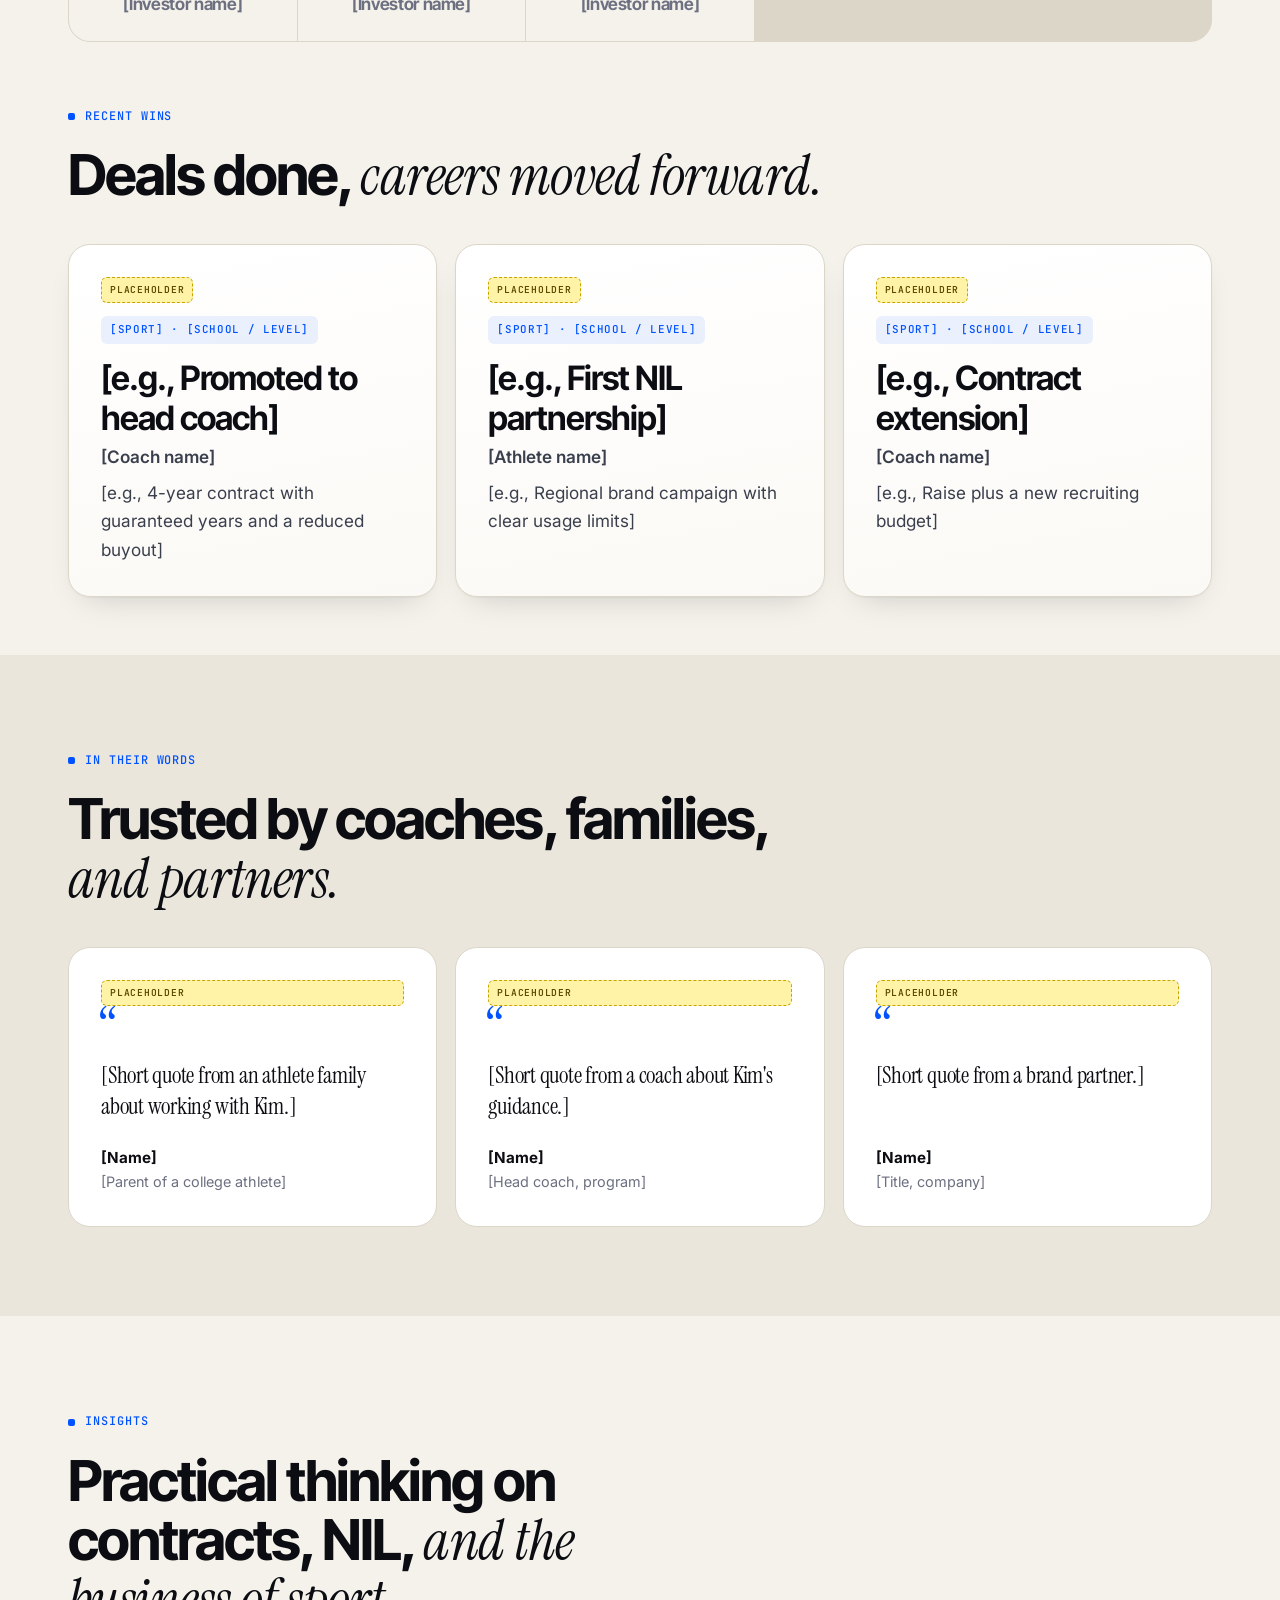
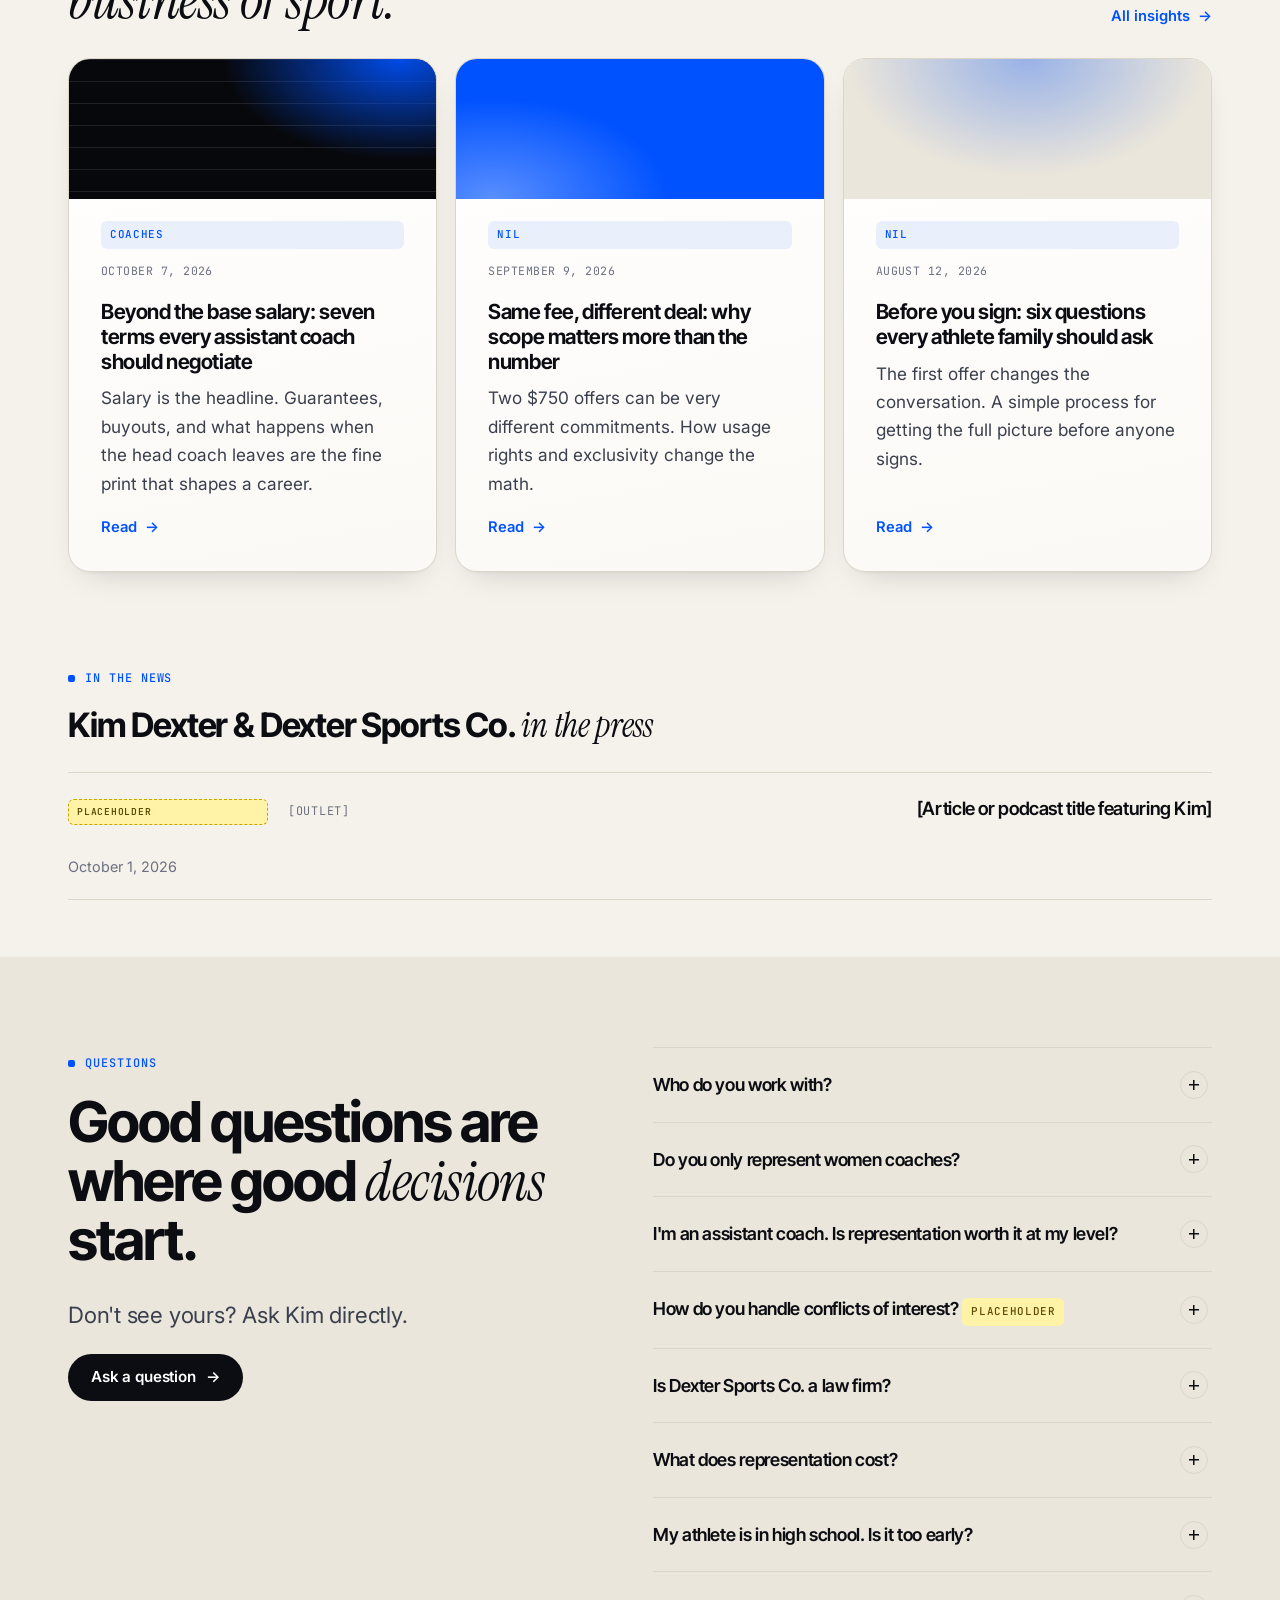
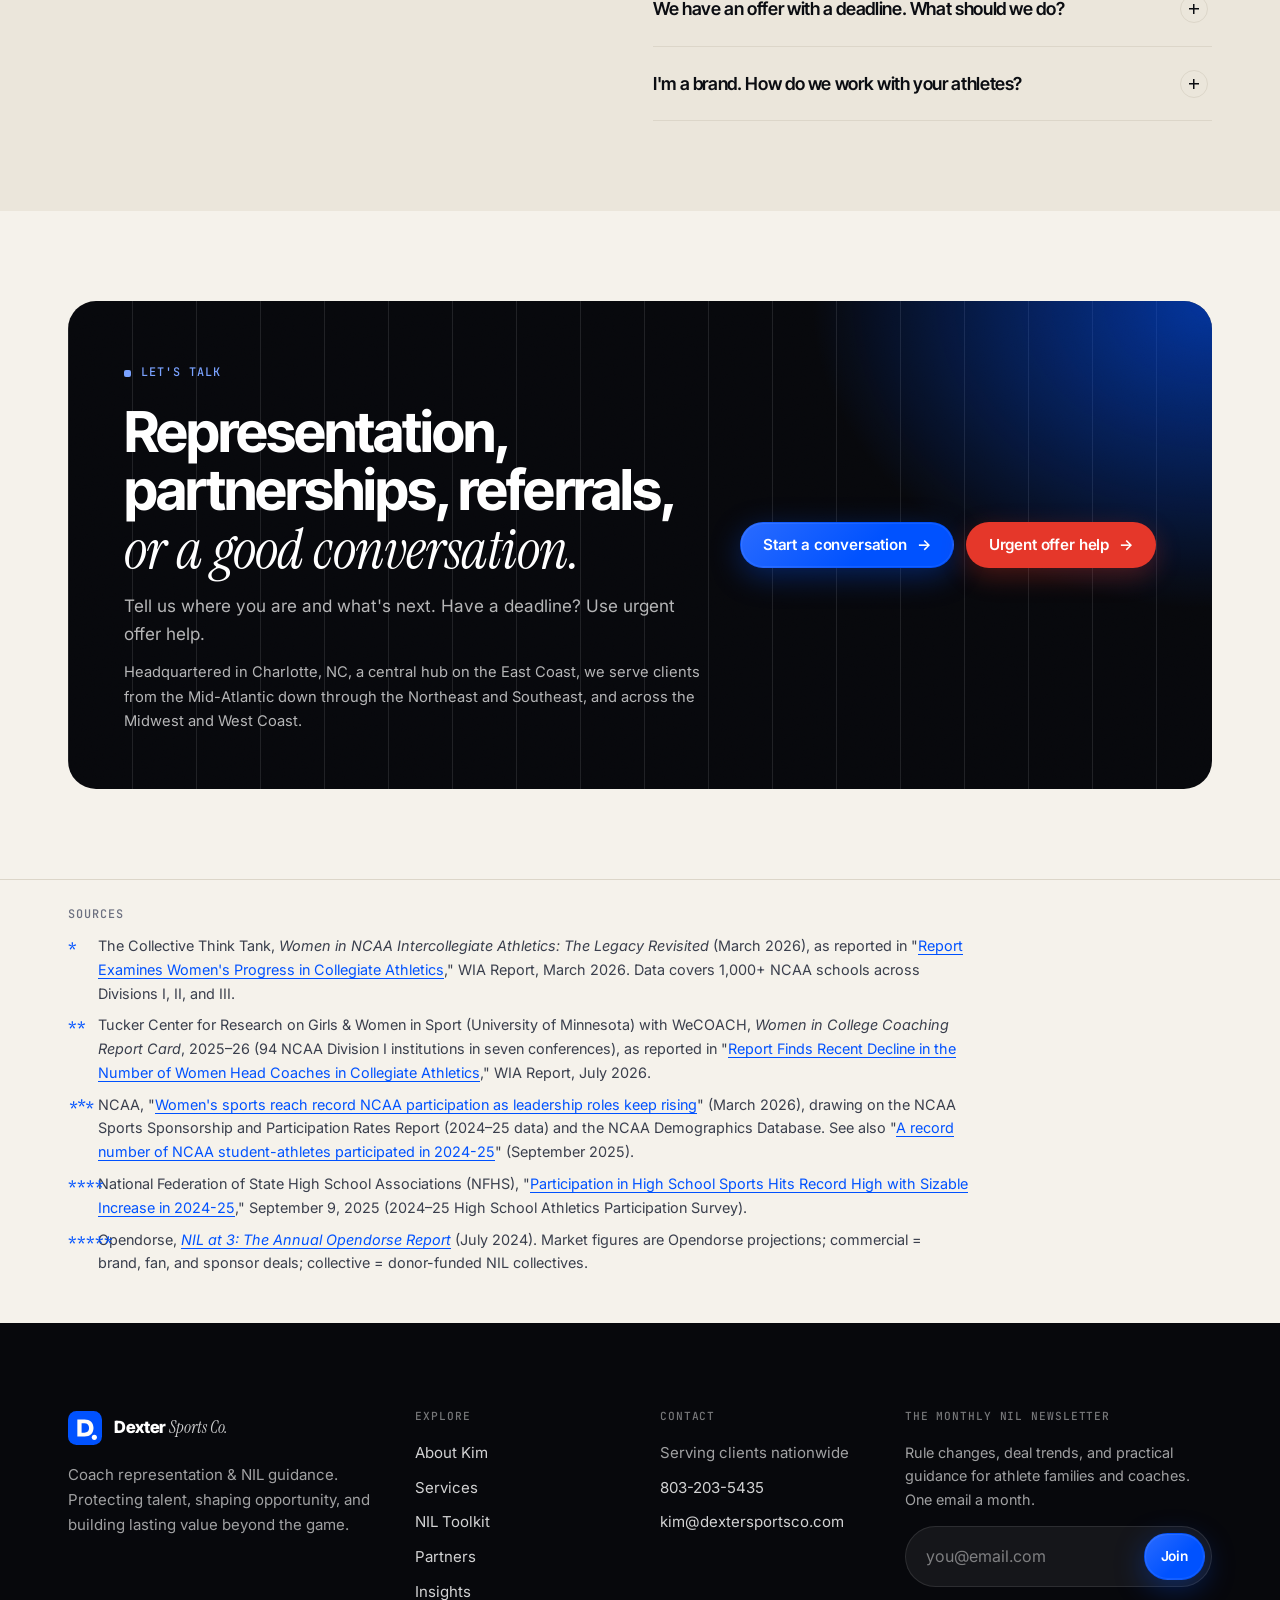
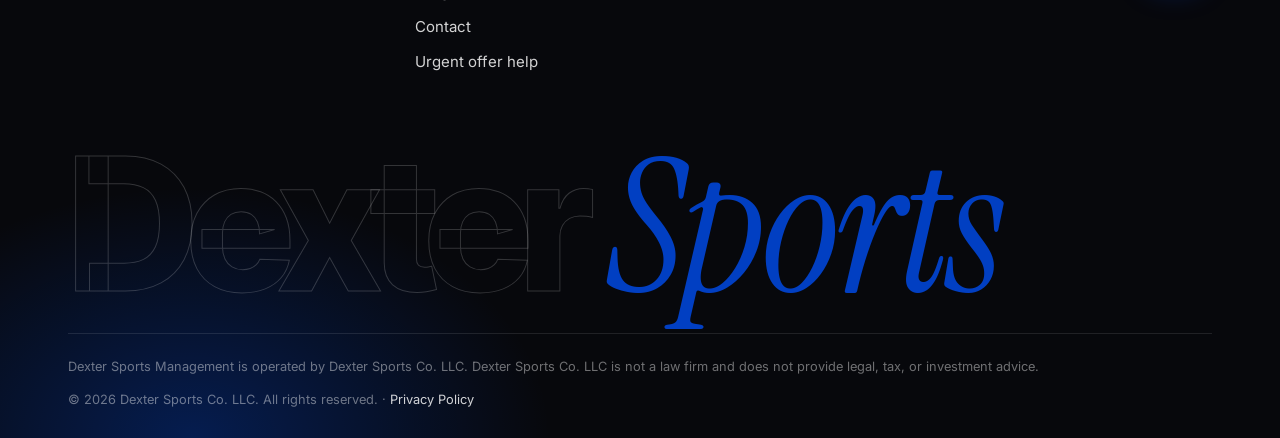
==== commit 48f8d3f9: "Premium boxes and motion; tighter spacing - Stats become shaded cards: layered gradients, animated g" ====
--- a/index.html
+++ b/index.html
@@ -103,7 +103,7 @@
     <!-- THE GAP: figures verified against the WIA Report summary of "Women in NCAA Intercollegiate Athletics: The Legacy Revisited" (The Collective Think Tank, Mar 2026). Re-check when a new edition is released. -->
     <section class="section section--ink">
       <div class="container">
-        <div class="split split--top" style="margin-bottom:56px">
+        <div class="split split--top" style="margin-bottom:32px">
           <div>
             <span class="eyebrow">Why we exist</span>
             <h2>The coaches the big agencies <em>overlook.</em></h2>
@@ -128,7 +128,7 @@
     <!-- BY THE NUMBERS: NCAA (2024-25), NFHS (2024-25), Opendorse NIL at 3 (2024). Re-check yearly. -->
     <section class="section section--tight">
       <div class="container">
-        <div class="split" style="margin-bottom:36px;align-items:end">
+        <div class="split" style="margin-bottom:24px;align-items:end">
           <div>
             <span class="eyebrow">By the numbers</span>
             <h2 style="margin:0">More women in the game <em>than ever.</em></h2>
@@ -147,7 +147,7 @@
     <!-- SERVICES (bento) -->
     <section class="section">
       <div class="container">
-        <div class="split" style="margin-bottom:48px;align-items:end">
+        <div class="split" style="margin-bottom:28px;align-items:end">
           <div>
             <span class="eyebrow">What we do</span>
             <h2 style="margin:0">Two specialties. <em>One advocate.</em></h2>
@@ -199,7 +199,7 @@
           <span class="eyebrow">Free NIL toolkit + monthly newsletter</span>
           <h2>Before You Sign: <em>the athlete family NIL toolkit.</em></h2>
           <p class="lead">A 23-page guide and fillable workbook for evaluating offers, asking informed questions, and managing brand partnerships. Free with Kim's monthly NIL newsletter.</p>
-          <ul class="checks">
+          <ul class="checks checks--cards checks--1col">
             <li>Offer snapshot, deliverable planner &amp; compensation worksheets</li>
             <li>Questions to bring to counsel on rights &amp; exclusivity</li>
             <li>Eight ready-to-adapt messages for brands</li>
@@ -224,7 +224,7 @@
     <!-- MISSION: "Women-owned social enterprise" framing from Dexter_Sports_Overview_PUBLIC.pptx -->
     <section class="section">
       <div class="container">
-        <div class="split split--top" style="margin-bottom:48px">
+        <div class="split split--top" style="margin-bottom:28px">
           <div>
             <span class="eyebrow">Women-owned social enterprise</span>
             <h2>Mission and margin, <em>moving together.</em></h2>
@@ -243,7 +243,7 @@
     <!-- ACCESS / NETWORK -->
     <section class="section section--ink" data-hide-empty>
       <div class="container">
-        <div class="split split--top" style="margin-bottom:48px">
+        <div class="split split--top" style="margin-bottom:28px">
           <div>
             <span class="eyebrow">Access &amp; network</span>
             <h2>The right introductions <em>change everything.</em></h2>
@@ -290,7 +290,7 @@
     <!-- INSIGHTS -->
     <section class="section" data-hide-empty>
       <div class="container">
-        <div class="split" style="margin-bottom:40px;align-items:end">
+        <div class="split" style="margin-bottom:28px;align-items:end">
           <div><span class="eyebrow">Insights</span><h2 style="margin:0">Practical thinking on contracts, NIL, <em>and the business of sport.</em></h2></div>
           <p style="text-align:right;margin:0"><a class="arrow-link" href="insights.html">All insights</a></p>
         </div>
--- a/assets/css/styles.css
+++ b/assets/css/styles.css
@@ -656,3 +656,166 @@
   .newsletter .btn { width: 100%; }
   .lane { padding-right: 76px; }
 }
+
+/* 8b. Premium layer ------------------------------------------------------
+   Boxed stats with depth, animated gradient borders, glowing numbers,
+   boxed checklists, and gentle motion. All motion stops under
+   prefers-reduced-motion (see section 10).                                 */
+@property --angle { syntax: "<angle>"; inherits: false; initial-value: 0deg; }
+@keyframes spin-border { to { --angle: 360deg; } }
+@keyframes sheen { from { transform: translateX(-120%) skewX(-18deg); } to { transform: translateX(260%) skewX(-18deg); } }
+@keyframes float-y { 0%, 100% { transform: translateY(0); } 50% { transform: translateY(-6px); } }
+@keyframes drift { 0% { transform: translate3d(0, 0, 0) scale(1); } 50% { transform: translate3d(-4%, 3%, 0) scale(1.08); } 100% { transform: translate3d(0, 0, 0) scale(1); } }
+@keyframes glow-pulse { 0%, 100% { opacity: .55; } 50% { opacity: 1; } }
+
+/* Stat boxes (light sections) */
+.stats { border: 0; gap: clamp(12px, 1.6vw, 20px); }
+.stat {
+  position: relative; isolation: isolate; overflow: hidden; margin: 0; border: 0;
+  padding: clamp(24px, 2.4vw, 32px) clamp(20px, 2vw, 28px) clamp(22px, 2vw, 28px);
+  border-radius: 22px;
+  background:
+    radial-gradient(120% 90% at 100% 0%, rgba(0, 82, 255, .10), transparent 55%),
+    radial-gradient(90% 80% at 0% 100%, rgba(255, 122, 26, .06), transparent 60%),
+    linear-gradient(165deg, #ffffff 0%, #f8f5ef 100%);
+  box-shadow:
+    inset 0 1px 0 rgba(255, 255, 255, .9),
+    0 1px 2px rgba(11, 13, 18, .05),
+    0 18px 40px -18px rgba(11, 13, 18, .28),
+    0 40px 80px -40px rgba(0, 82, 255, .25);
+  transition: transform .45s var(--ease), box-shadow .45s var(--ease);
+}
+/* animated gradient border */
+.stat::before {
+  content: ""; position: absolute; inset: 0; border-radius: inherit; padding: 1px; z-index: -1;
+  background: conic-gradient(from var(--angle), rgba(0, 82, 255, .55), rgba(122, 162, 255, .15) 25%, rgba(255, 122, 26, .35) 50%, rgba(122, 162, 255, .15) 75%, rgba(0, 82, 255, .55));
+  -webkit-mask: linear-gradient(#000 0 0) content-box, linear-gradient(#000 0 0); -webkit-mask-composite: xor; mask-composite: exclude;
+  animation: spin-border 9s linear infinite;
+}
+/* light sweep when revealed / hovered */
+.stat::after {
+  content: ""; position: absolute; top: 0; bottom: 0; left: 0; width: 40%; z-index: 1; pointer-events: none;
+  background: linear-gradient(90deg, transparent, rgba(255, 255, 255, .65), transparent);
+  transform: translateX(-120%) skewX(-18deg);
+}
+.stat.is-counted::after, .stat:hover::after { animation: sheen 1.4s var(--ease) 1; }
+.stat:hover { transform: translateY(-4px); box-shadow: inset 0 1px 0 rgba(255, 255, 255, .9), 0 2px 4px rgba(11, 13, 18, .06), 0 28px 50px -20px rgba(11, 13, 18, .32), 0 50px 90px -40px rgba(0, 82, 255, .35); }
+.stat-value {
+  position: relative; z-index: 2;
+  background: linear-gradient(120deg, var(--ink) 10%, #1d3b8f 55%, var(--blue) 100%);
+  -webkit-background-clip: text; background-clip: text; color: transparent;
+  filter: drop-shadow(0 8px 18px rgba(0, 82, 255, .22)) drop-shadow(0 2px 2px rgba(11, 13, 18, .12));
+}
+.stat-value .fn a { -webkit-text-fill-color: var(--blue); }
+.stat-label { position: relative; z-index: 2; color: var(--ink-soft); }
+.stat::marker { content: none; }
+/* small accent bar at the top of each stat box */
+.stat .stat-value::before { content: ""; display: block; width: 34px; height: 3px; border-radius: 3px; margin-bottom: 18px; background: linear-gradient(90deg, var(--blue), var(--blue-soft)); box-shadow: 0 4px 12px rgba(0, 82, 255, .45); }
+
+/* Dark tiles (Why we exist, Access, Key terms) */
+.network-grid { gap: clamp(10px, 1.4vw, 16px); background: none; border: 0; border-radius: 0; overflow: visible; }
+.network-item {
+  border-radius: 20px; overflow: hidden; isolation: isolate;
+  background:
+    radial-gradient(120% 100% at 100% 0%, rgba(0, 82, 255, .28), transparent 55%),
+    linear-gradient(160deg, #11141f 0%, #090b12 100%);
+  box-shadow: inset 0 1px 0 rgba(255, 255, 255, .08), 0 20px 40px -20px rgba(0, 0, 0, .8), 0 0 0 1px rgba(255, 255, 255, .06);
+  transition: transform .45s var(--ease), box-shadow .45s var(--ease);
+}
+.network-item::after {
+  content: ""; position: absolute; inset: 0; border-radius: inherit; padding: 1px; z-index: 0; pointer-events: none;
+  background: conic-gradient(from var(--angle), rgba(122, 162, 255, .7), transparent 30%, rgba(0, 82, 255, .6) 55%, transparent 80%, rgba(122, 162, 255, .7));
+  -webkit-mask: linear-gradient(#000 0 0) content-box, linear-gradient(#000 0 0); -webkit-mask-composite: xor; mask-composite: exclude;
+  animation: spin-border 12s linear infinite; opacity: .55;
+}
+.network-item:hover { transform: translateY(-4px); box-shadow: inset 0 1px 0 rgba(255, 255, 255, .1), 0 30px 60px -24px rgba(0, 0, 0, .9), 0 0 40px -10px rgba(0, 82, 255, .55); }
+.network-item:hover::after { opacity: 1; }
+.network-item .stat-value {
+  background: linear-gradient(120deg, #ffffff 20%, #b9ccff 70%, var(--blue-soft) 100%);
+  -webkit-background-clip: text; background-clip: text; color: transparent;
+  filter: drop-shadow(0 0 18px rgba(0, 82, 255, .55)) drop-shadow(0 4px 10px rgba(0, 0, 0, .5));
+}
+.network-item .stat-value .fn a { -webkit-text-fill-color: var(--blue-soft); }
+
+/* Cards: richer depth */
+.card { background: linear-gradient(170deg, #ffffff 0%, #fbf9f5 100%); box-shadow: inset 0 1px 0 #fff, 0 1px 2px rgba(11, 13, 18, .04), 0 14px 34px -18px rgba(11, 13, 18, .22); }
+.card--flat { box-shadow: inset 0 1px 0 #fff, 0 10px 26px -16px rgba(11, 13, 18, .2); }
+.card--flat:hover { transform: translateY(-3px); box-shadow: inset 0 1px 0 #fff, 0 22px 44px -20px rgba(11, 13, 18, .3), 0 30px 60px -40px rgba(0, 82, 255, .3); border-color: rgba(0, 82, 255, .3); }
+.card-icon { box-shadow: 0 10px 22px -8px rgba(0, 82, 255, .55), inset 0 1px 0 rgba(255, 255, 255, .15); background: linear-gradient(145deg, #1a1f2e, var(--night)); }
+.card-icon svg { animation: float-y 5s ease-in-out infinite; }
+.card:nth-child(2n) .card-icon svg { animation-delay: -1.6s; }
+.card:nth-child(3n) .card-icon svg { animation-delay: -3.1s; }
+.card .index, .card--flat .index { display: inline-grid; place-items: center; min-width: 34px; height: 26px; padding: 0 8px; border-radius: 8px; background: linear-gradient(135deg, var(--blue), #3d78ff); color: #fff; box-shadow: 0 8px 18px -6px rgba(0, 82, 255, .6); }
+
+/* Boxed checklists: <ul class="checks checks--cards"> */
+.checks--cards { display: grid; grid-template-columns: repeat(2, minmax(0, 1fr)); gap: 12px; margin-top: 8px; }
+.checks--cards li {
+  margin: 0; padding: 18px 18px 18px 58px; border-radius: 16px; position: relative;
+  background: linear-gradient(165deg, #ffffff 0%, #f6f2ea 100%);
+  border: 1px solid rgba(11, 13, 18, .06);
+  box-shadow: inset 0 1px 0 #fff, 0 12px 26px -16px rgba(11, 13, 18, .25);
+  transition: transform .35s var(--ease), box-shadow .35s var(--ease), border-color .35s;
+}
+.checks--cards li:hover { transform: translateY(-3px); border-color: rgba(0, 82, 255, .3); box-shadow: inset 0 1px 0 #fff, 0 20px 36px -18px rgba(11, 13, 18, .3), 0 24px 50px -30px rgba(0, 82, 255, .35); }
+.checks--cards li::before { left: 18px; top: 18px; width: 26px; height: 26px; border-radius: 8px; background-size: 70%; box-shadow: 0 8px 16px -6px rgba(0, 82, 255, .6); background-image: url("data:image/svg+xml,%3Csvg xmlns='http://www.w3.org/2000/svg' viewBox='0 0 20 20'%3E%3Cpath d='M5.5 10.5l3 3 6-7' fill='none' stroke='white' stroke-width='2.2' stroke-linecap='round' stroke-linejoin='round'/%3E%3C/svg%3E"), linear-gradient(135deg, var(--blue), #3d78ff); background-repeat: no-repeat; background-position: center; }
+.section--ink .checks--cards li, .section--blue .checks--cards li {
+  background: linear-gradient(165deg, rgba(255, 255, 255, .08), rgba(255, 255, 255, .02));
+  border-color: rgba(255, 255, 255, .1); color: rgba(255, 255, 255, .88);
+  box-shadow: inset 0 1px 0 rgba(255, 255, 255, .08), 0 16px 30px -18px rgba(0, 0, 0, .7);
+  backdrop-filter: blur(6px); -webkit-backdrop-filter: blur(6px);
+}
+.section--ink .checks--cards li:hover { border-color: rgba(122, 162, 255, .45); box-shadow: 0 0 34px -10px rgba(0, 82, 255, .6); }
+.checks--cards.checks--1col { grid-template-columns: 1fr; }
+
+/* Motion accents */
+.hero::after { animation: none; }
+.hero-media, .hero::before { will-change: auto; }
+.hero .container::before { /* slow drifting light behind the headline */
+  content: ""; position: absolute; z-index: -1; left: -10%; top: 10%; width: 60%; height: 80%; pointer-events: none;
+  background: radial-gradient(closest-side, rgba(0, 82, 255, .28), transparent);
+  filter: blur(20px); animation: drift 18s ease-in-out infinite;
+}
+.hero .container { position: relative; }
+@keyframes float-tilt { 0%, 100% { transform: rotate(3deg) translateY(0); } 50% { transform: rotate(2deg) translateY(-10px); } }
+.toolkit-cover { animation: float-tilt 7s ease-in-out infinite; box-shadow: 0 50px 90px rgba(0, 0, 0, .35), 0 0 0 1px rgba(255, 255, 255, .4) inset; }
+.lane .go { box-shadow: 0 0 0 0 rgba(0, 82, 255, .0); }
+.lane:hover .go { box-shadow: 0 0 24px rgba(0, 82, 255, .6); }
+.step::after { animation: glow-pulse 2.8s ease-in-out infinite; box-shadow: 0 0 12px rgba(0, 82, 255, .7); }
+.step:nth-child(2)::after { animation-delay: -.7s; } .step:nth-child(3)::after { animation-delay: -1.4s; } .step:nth-child(4)::after { animation-delay: -2.1s; }
+.btn--primary { background-image: linear-gradient(135deg, #2a6bff, var(--blue) 60%); }
+
+@media (max-width: 1020px) { .stats { grid-template-columns: repeat(2, minmax(0, 1fr)); } }
+@media (max-width: 760px) {
+  .checks--cards { grid-template-columns: 1fr; }
+}
+@media (max-width: 560px) {
+  .stats { grid-template-columns: 1fr; }
+  .stat { border-bottom: 0; padding-bottom: 24px; }
+}
+@media (prefers-reduced-motion: reduce) {
+  .stat::before, .network-item::after { animation: none !important; }
+}
+
+/* Stat boxes: keep big figures + asterisk marks inside the card at every width */
+.stats .stat-value { font-size: clamp(1.9rem, 1.1rem + 1.7vw, 2.9rem); overflow-wrap: anywhere; }
+.stat-value .fn { font-size: .34em; letter-spacing: -0.12em; margin-left: .12em; vertical-align: .9em; }
+.network-item .stat-value { font-size: clamp(2rem, 1.3rem + 1.4vw, 2.8rem); }
+
+/* Tighter rhythm: less empty space around cards and boxes ------------------ */
+:root { --section: clamp(56px, 7vw, 104px); }
+.section--tight { padding: clamp(36px, 4.5vw, 64px) 0; }
+.section-head { margin-bottom: clamp(24px, 3vw, 40px); }
+.section-head .lead { margin-bottom: 0; }
+/* Two plain (paper) sections in a row: don't stack both paddings */
+.section:not(.section--sand):not(.section--ink):not(.section--blue) + .section:not(.section--sand):not(.section--ink):not(.section--blue),
+.section--tight + .section:not(.section--sand):not(.section--ink):not(.section--blue) { padding-top: 0; }
+.section--sand + .section--sand { padding-top: 0; }
+/* Cards hug their content */
+.bento .card { min-height: 0; }
+.card h3 { margin-top: 14px; }
+.card p:last-child, .card ul:last-child { margin-bottom: 0; }
+.grid, .bento, .stats, .network-grid { gap: clamp(12px, 1.4vw, 18px); }
+.hero-home--video { min-height: min(68vh, 640px); }
+.lanes { margin-bottom: clamp(28px, 4vw, 48px); }
+.cta-band { padding: clamp(28px, 4.5vw, 56px); }
+.sources { padding: 28px 0 40px; }
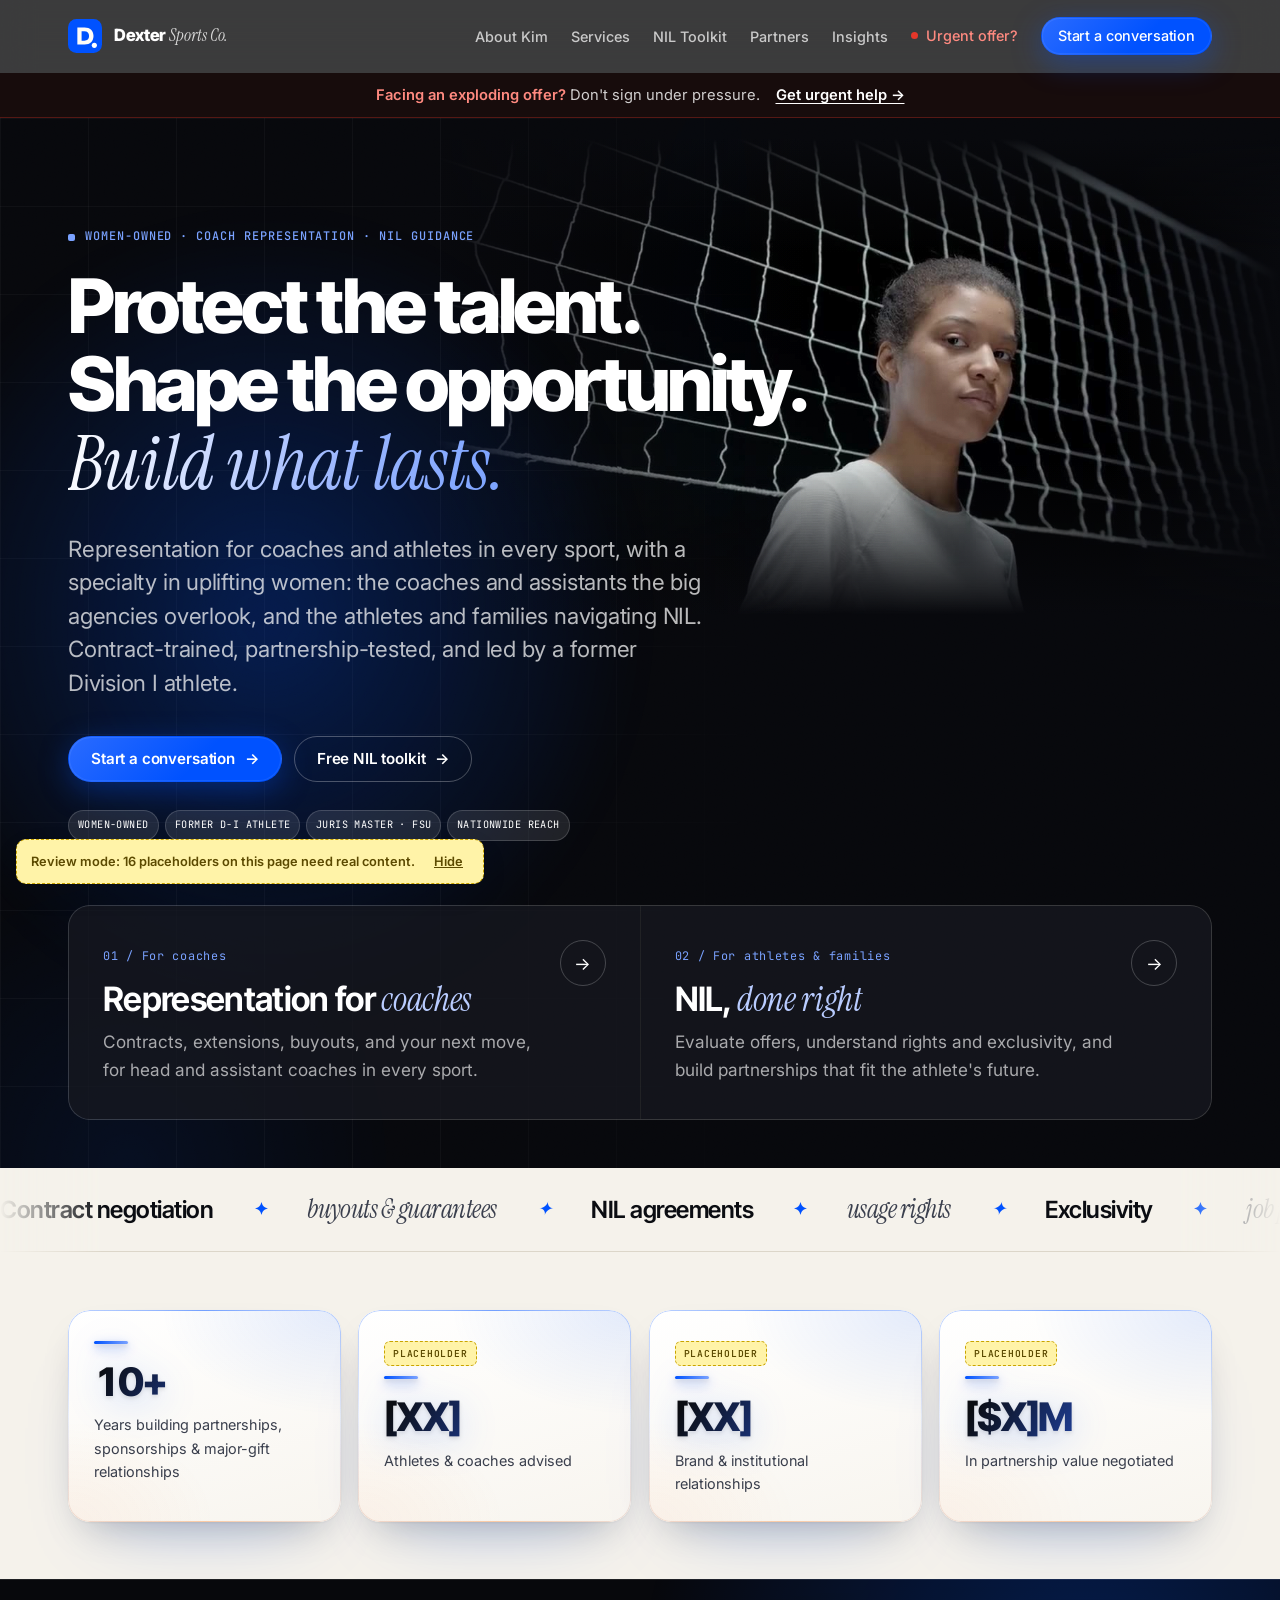
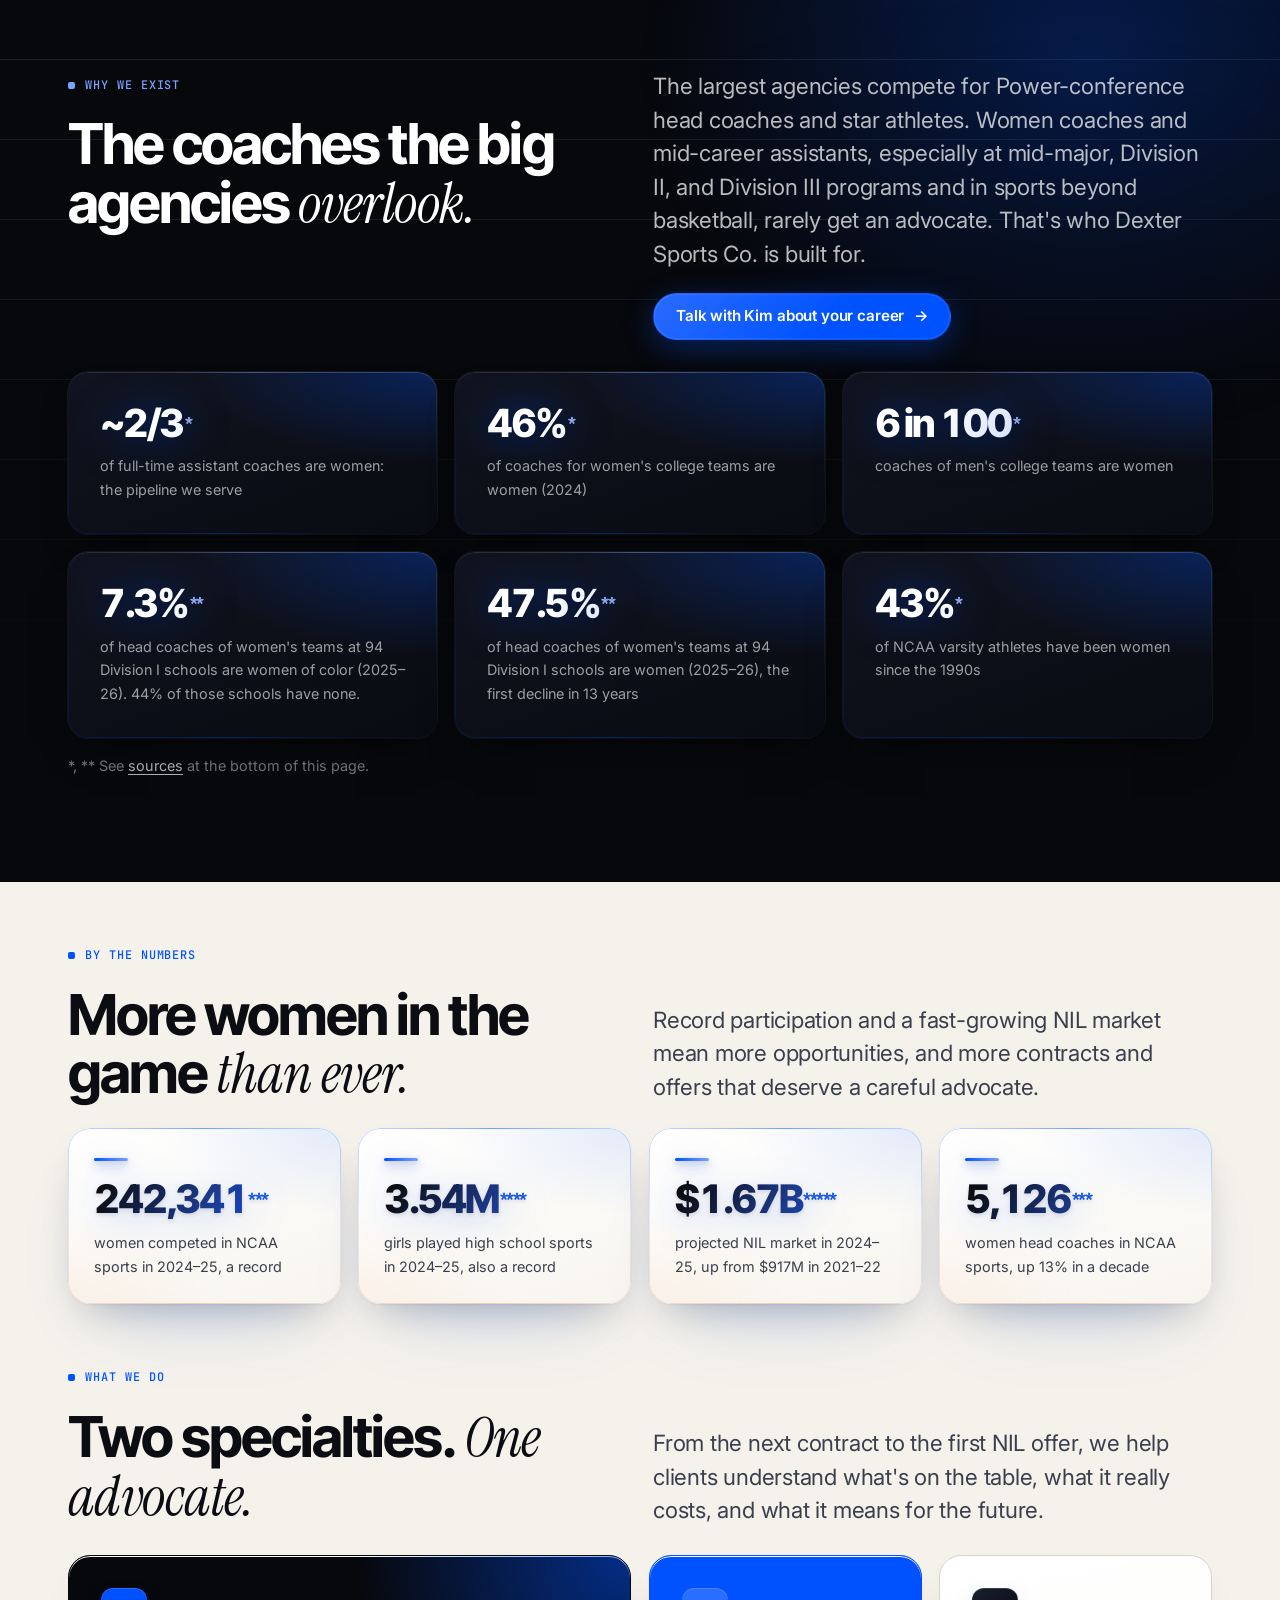
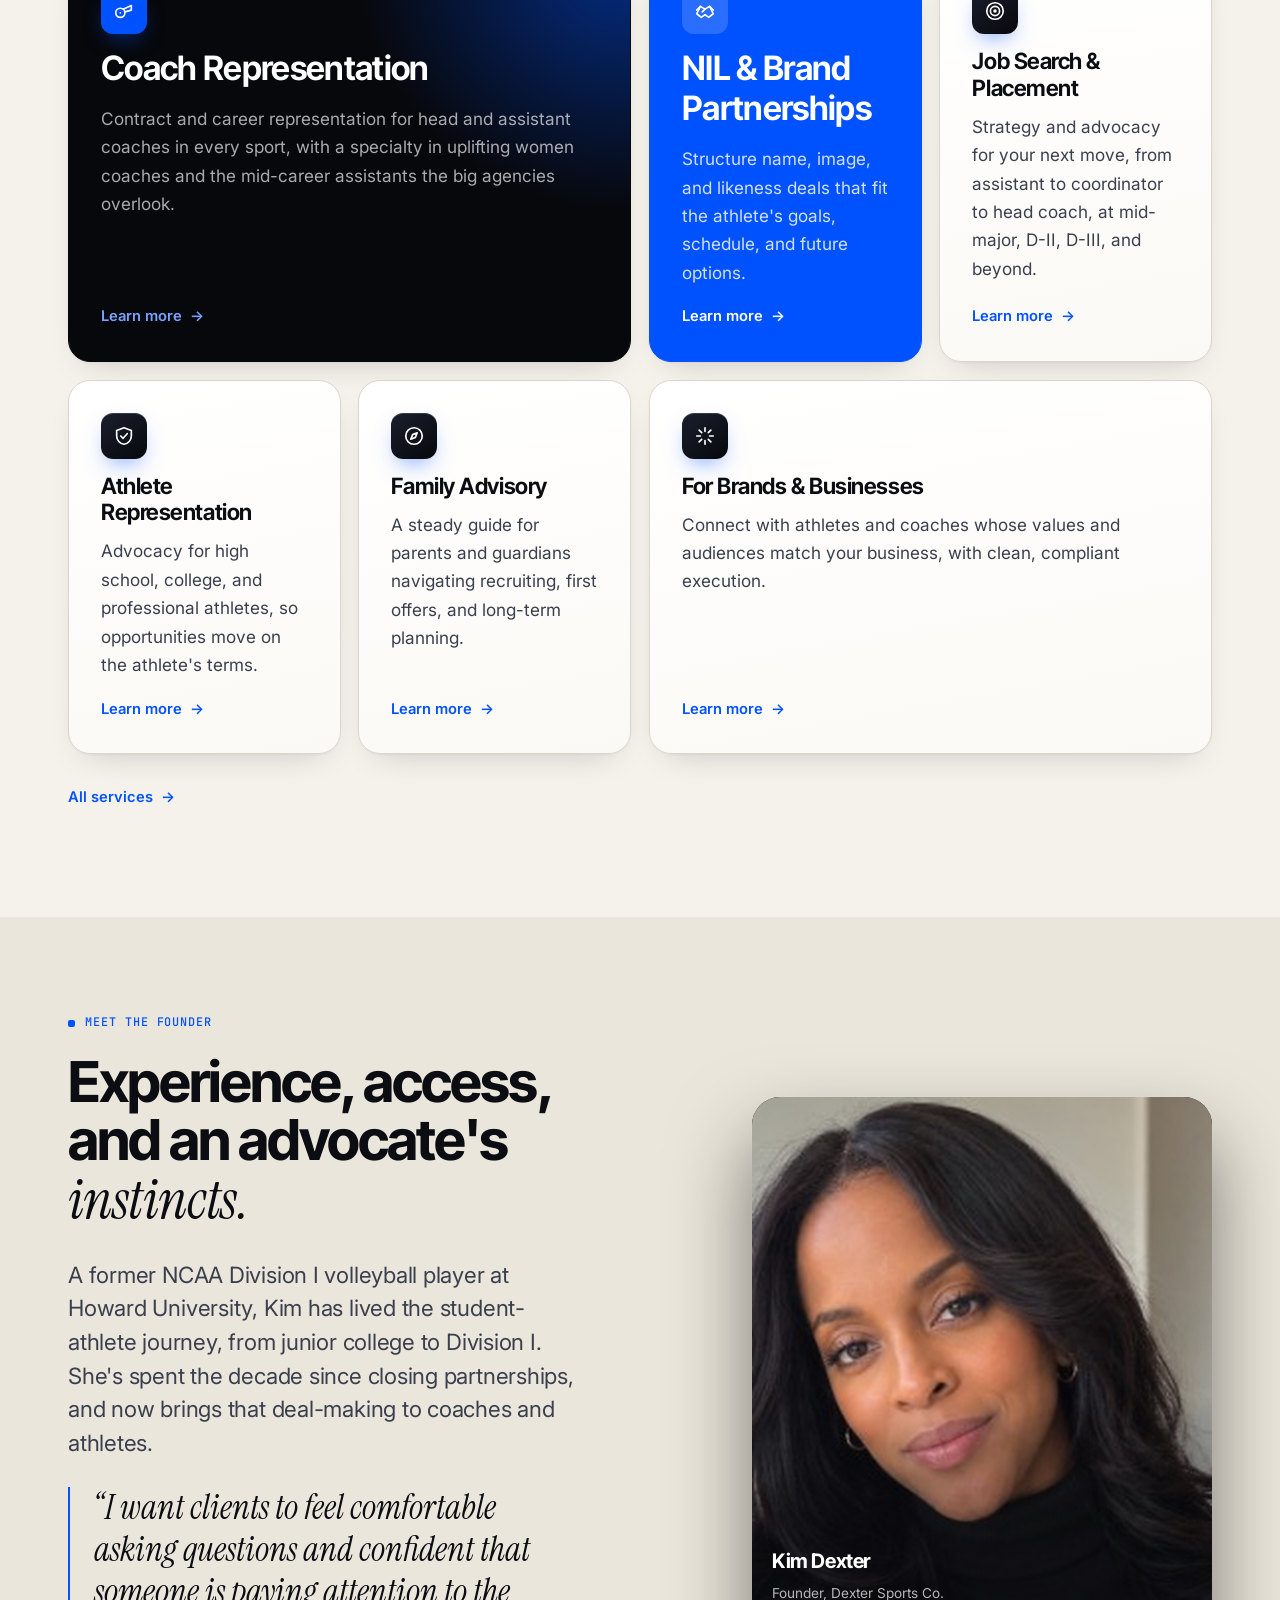
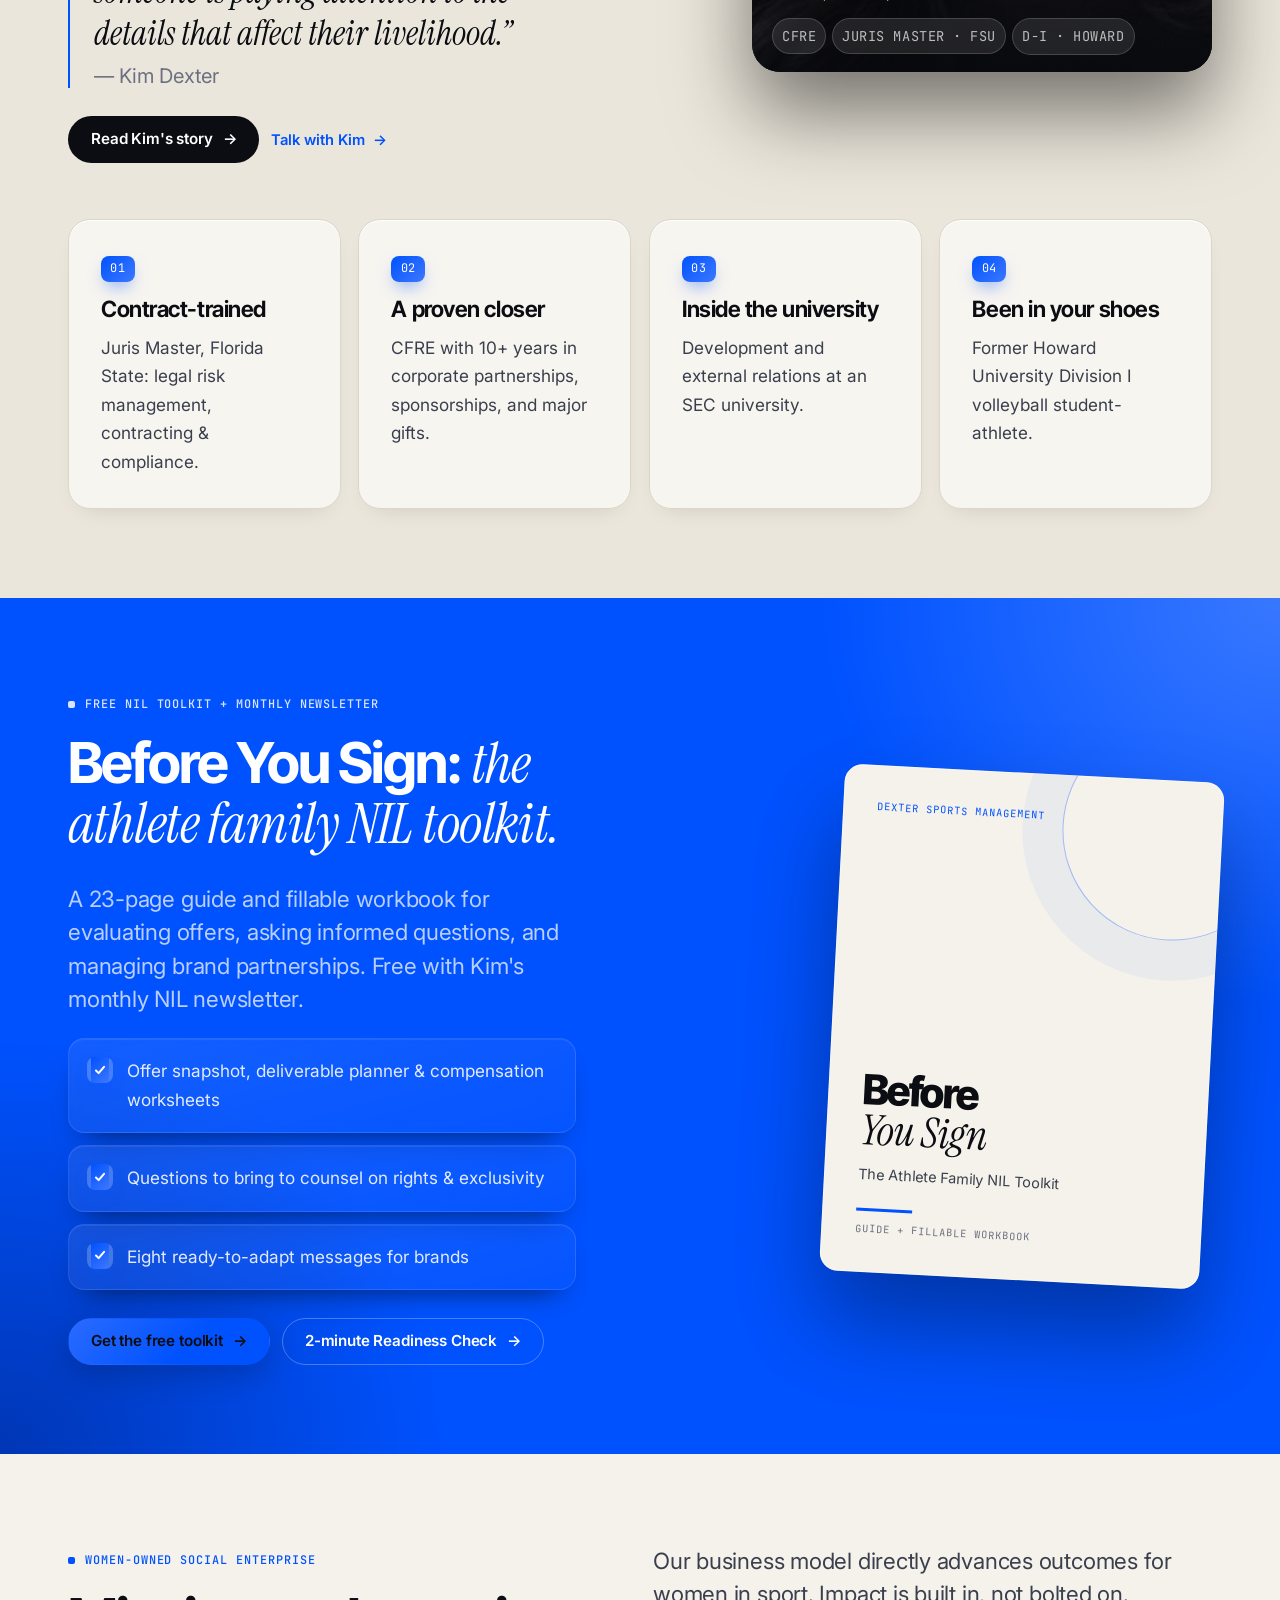
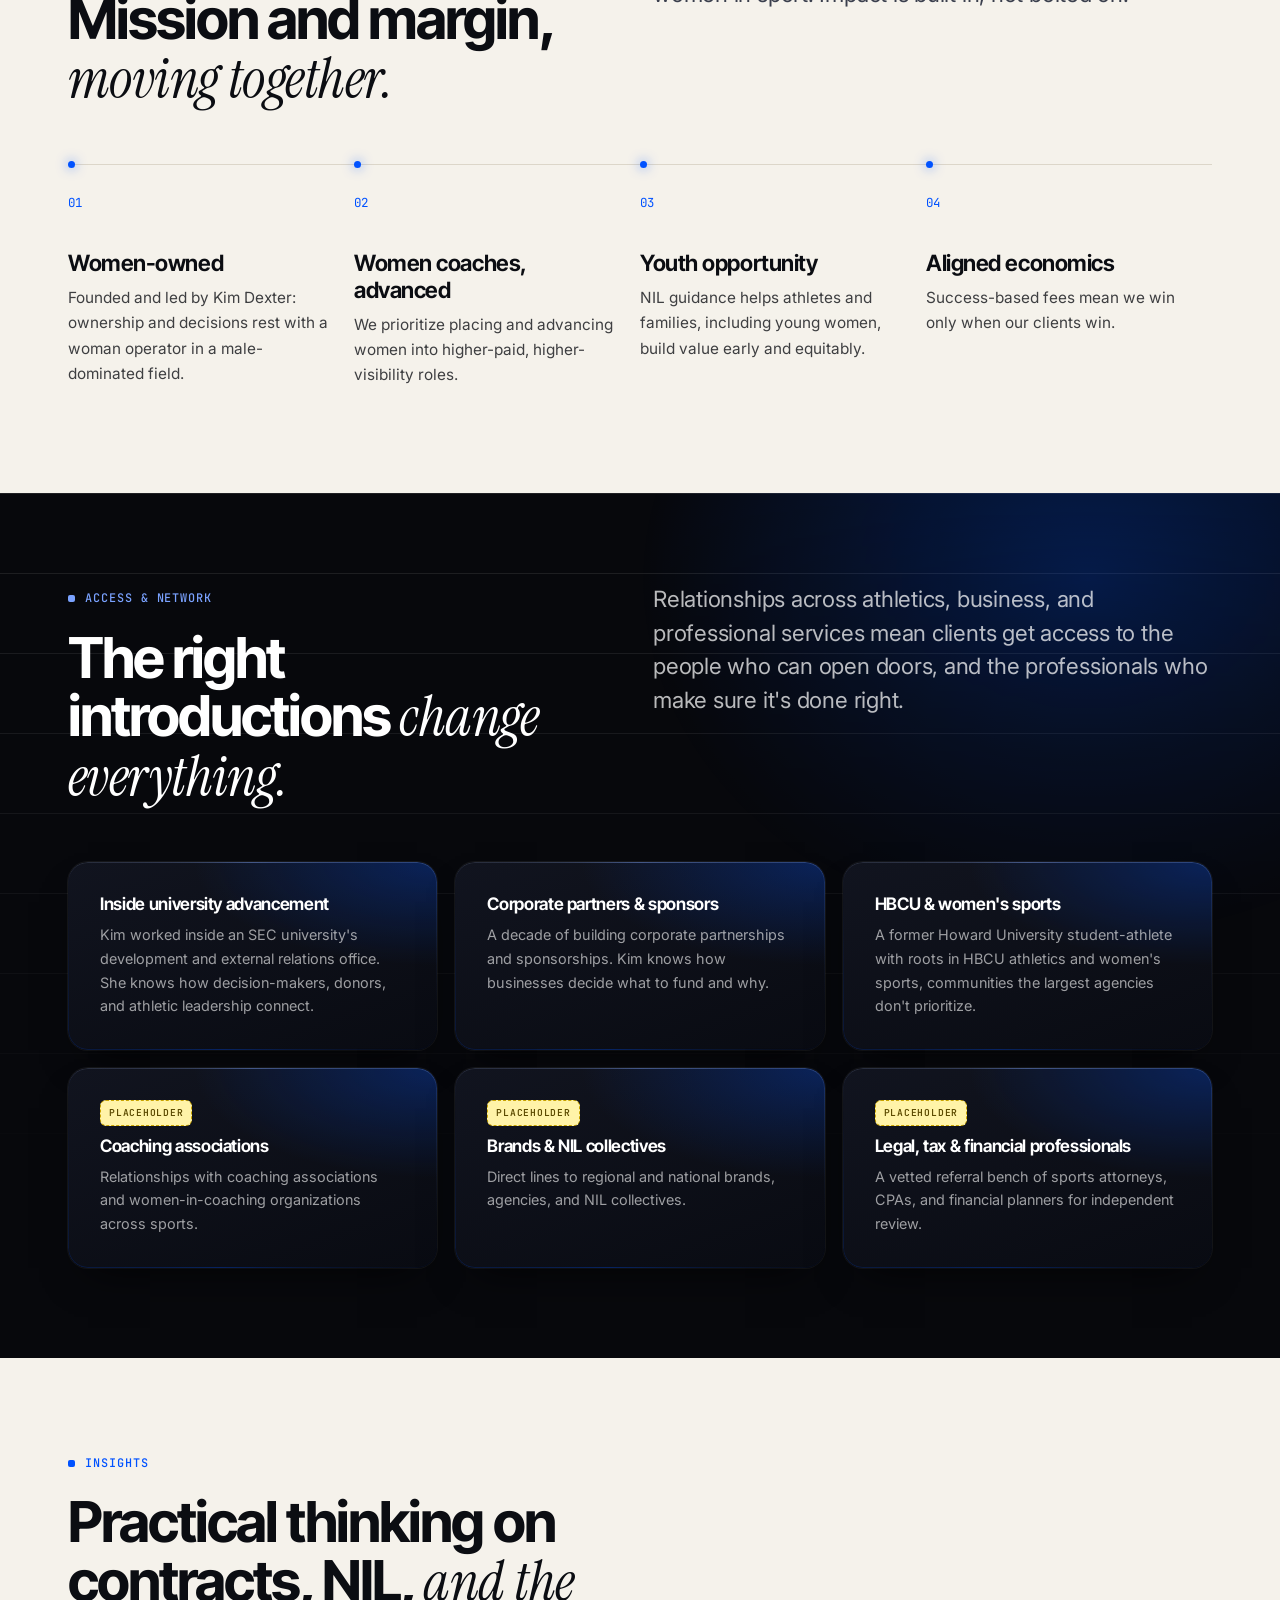
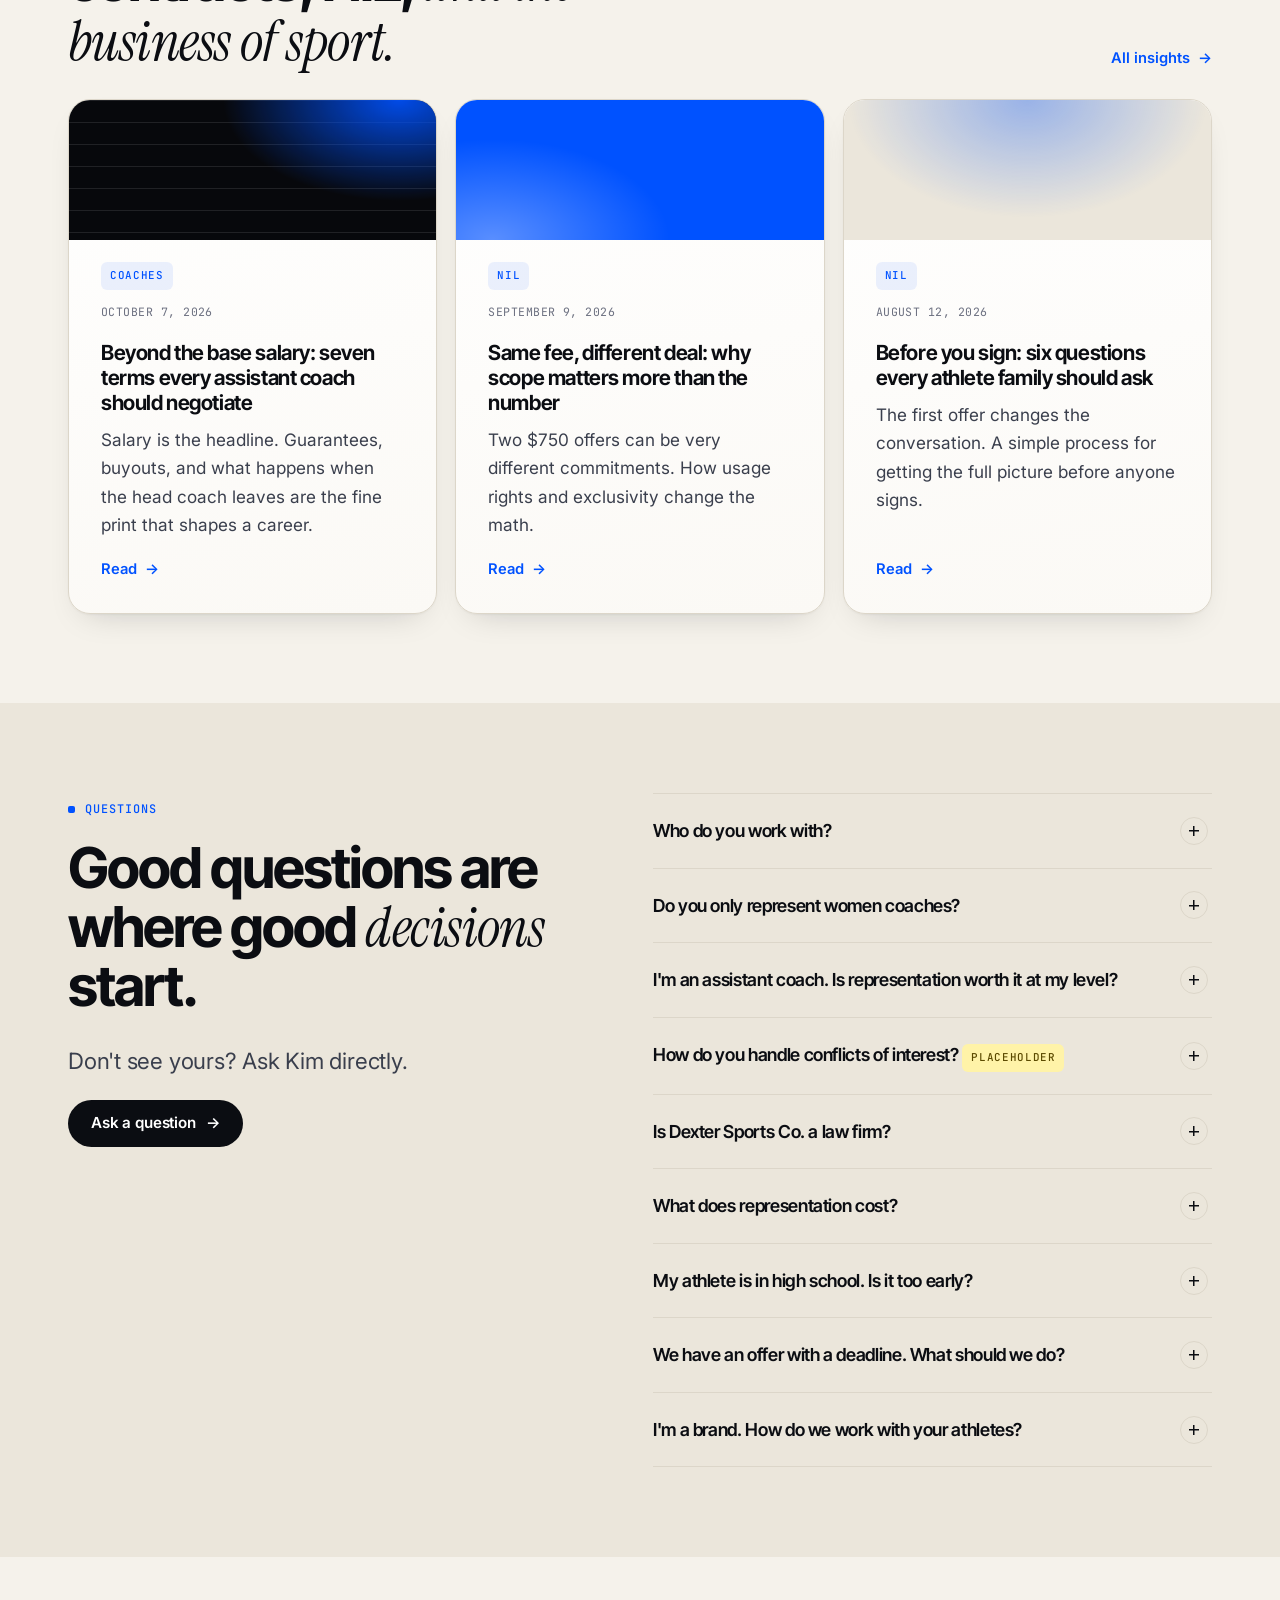
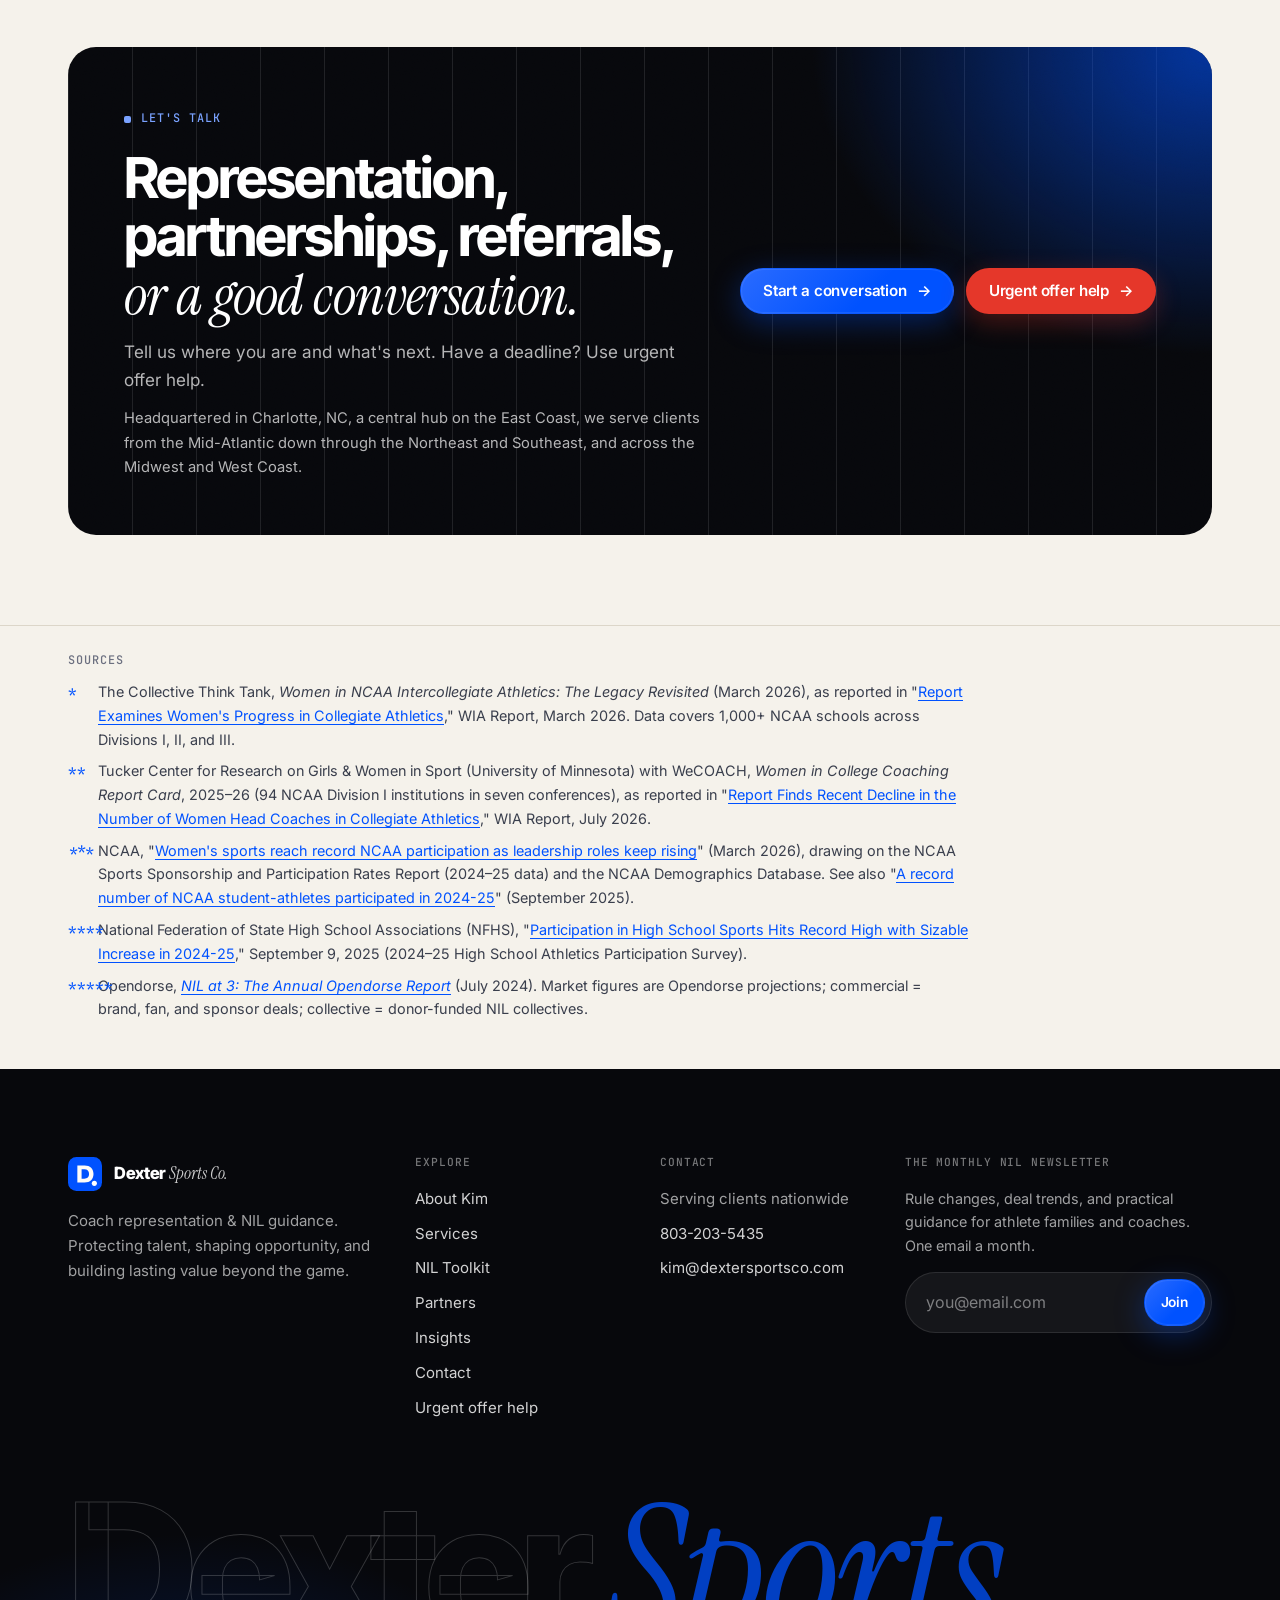
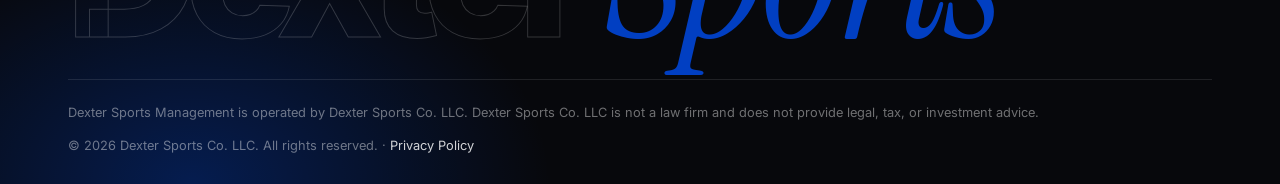
==== commit a4517ae5: "Hide Investors, Recent wins, In their words, and In the news (switchable) These four sections are no" ====
--- a/index.html
+++ b/index.html
@@ -254,8 +254,8 @@
       </div>
     </section>
 
-    <!-- PARTNERS STRIP -->
-    <section class="section section--tight" data-hide-empty>
+    <!-- PARTNERS STRIP (investor logos) — on/off: config.js → features.investors -->
+    <section class="section section--tight" data-hide-empty data-feature="investors">
       <div class="container">
         <div class="split" style="margin-bottom:28px;align-items:end">
           <div><span class="eyebrow">Backed by &amp; built with</span><h2 style="font-size:var(--step-2);margin:0">Investors and strategic partners</h2></div>
@@ -265,8 +265,8 @@
       </div>
     </section>
 
-    <!-- RECENT WINS: content.js -> wins (publish only with the client's written OK) -->
-    <section class="section section--tight" data-hide-empty>
+    <!-- RECENT WINS: content.js -> wins (publish only with the client's written OK) — on/off: config.js → features.recentWins -->
+    <section class="section section--tight" data-hide-empty data-feature="recentWins">
       <div class="container">
         <div class="section-head">
           <span class="eyebrow">Recent wins</span>
@@ -276,8 +276,8 @@
       </div>
     </section>
 
-    <!-- TESTIMONIALS -->
-    <section class="section section--sand" data-hide-empty>
+    <!-- TESTIMONIALS ("In their words") — on/off: config.js → features.testimonials -->
+    <section class="section section--sand" data-hide-empty data-feature="testimonials">
       <div class="container">
         <div class="section-head">
           <span class="eyebrow">In their words</span>
@@ -298,8 +298,8 @@
       </div>
     </section>
 
-    <!-- IN THE NEWS: content.js -> press -->
-    <section class="section section--tight" data-hide-empty>
+    <!-- IN THE NEWS: content.js -> press — on/off: config.js → features.press -->
+    <section class="section section--tight" data-hide-empty data-feature="press">
       <div class="container">
         <div class="section-head" style="margin-bottom:28px">
           <span class="eyebrow">In the news</span>
--- a/assets/css/styles.css
+++ b/assets/css/styles.css
@@ -819,3 +819,6 @@
 .lanes { margin-bottom: clamp(28px, 4vw, 48px); }
 .cta-band { padding: clamp(28px, 4.5vw, 56px); }
 .sources { padding: 28px 0 40px; }
+
+/* Article cards: category tag hugs its text */
+.insight .tag { align-self: flex-start; }
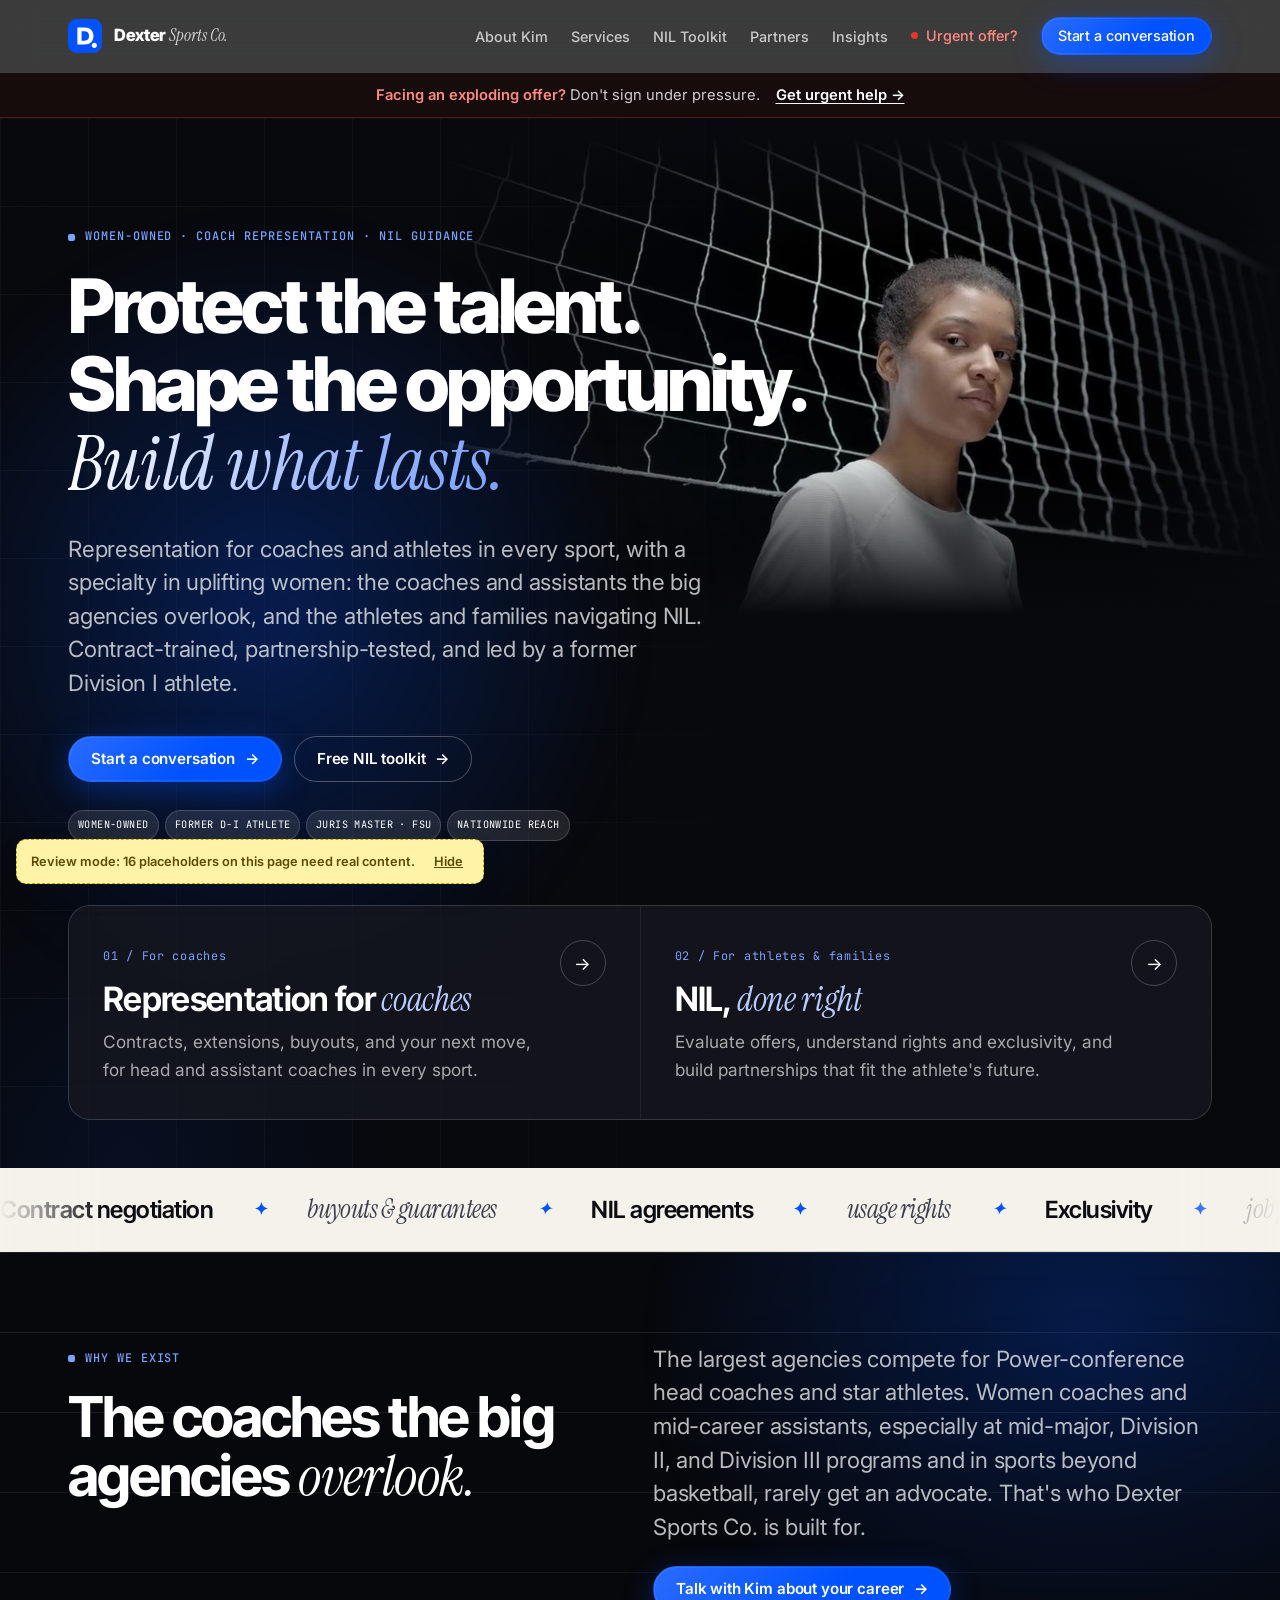
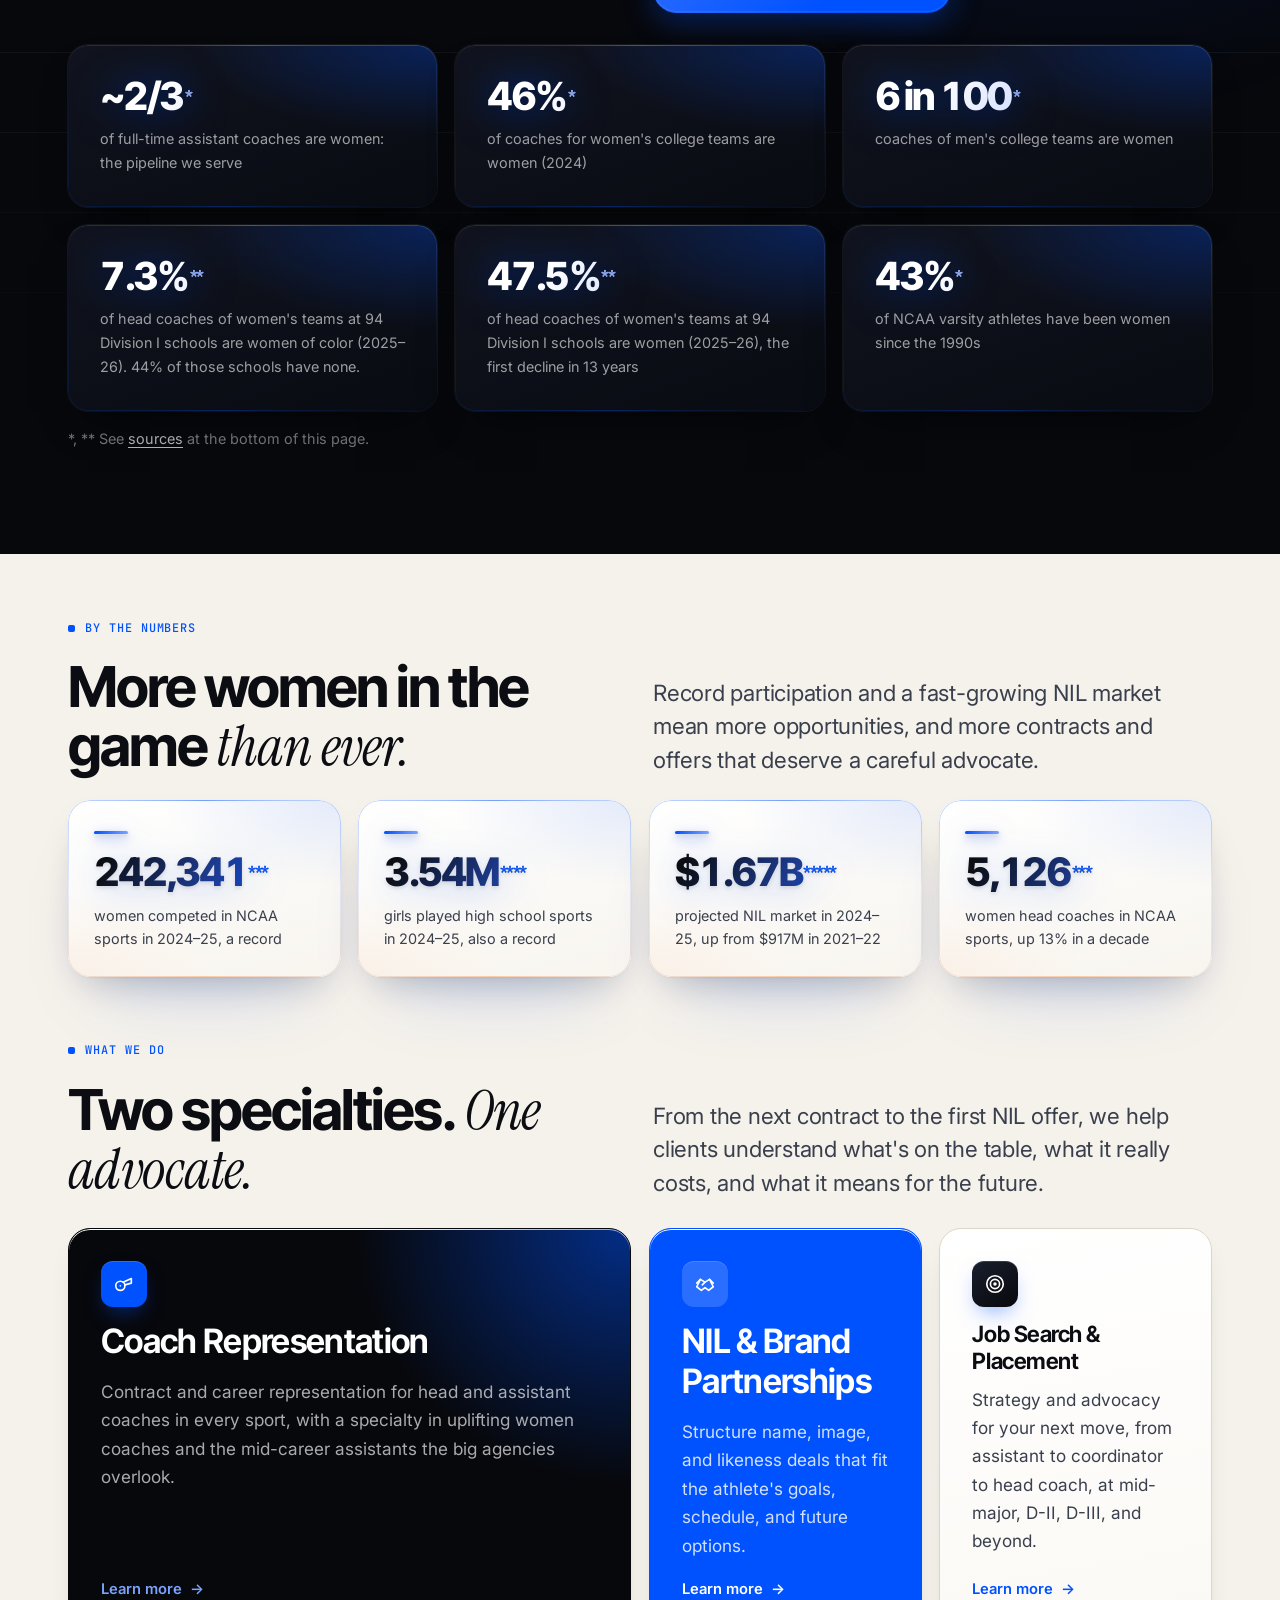
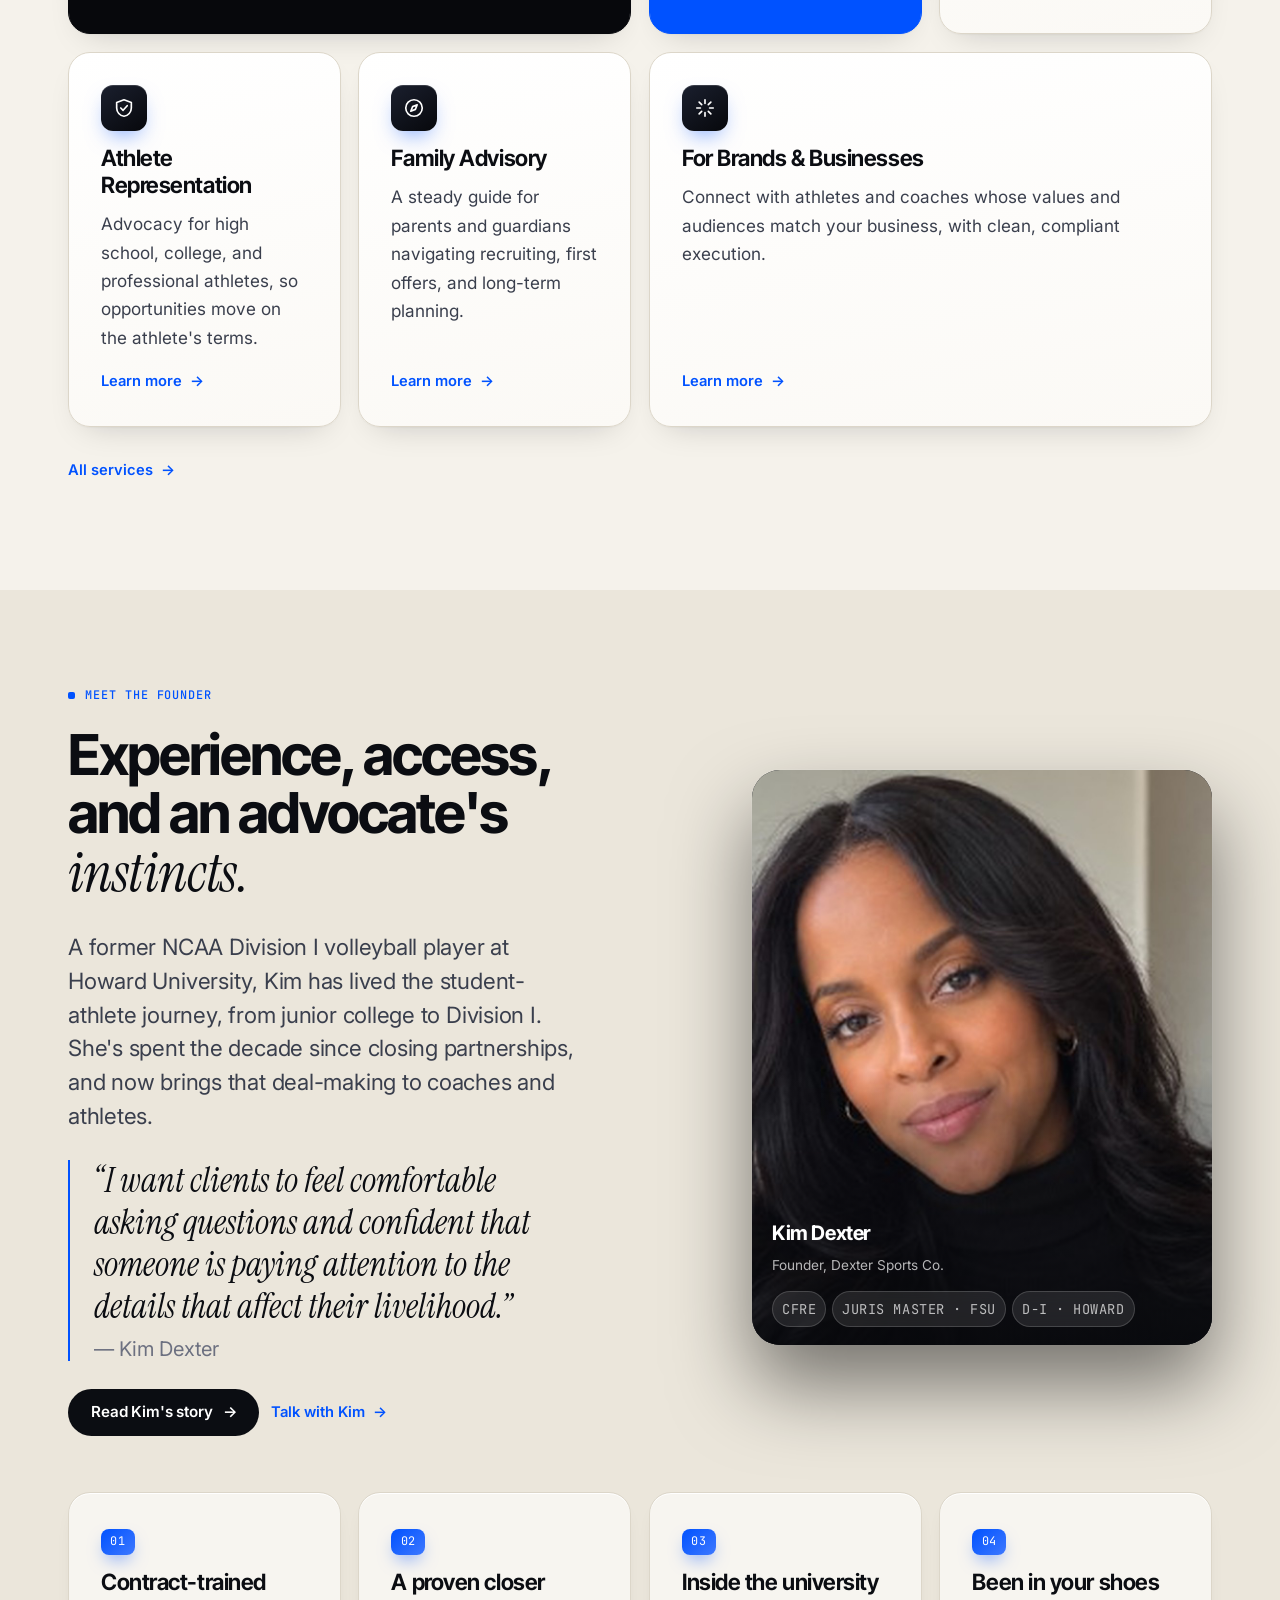
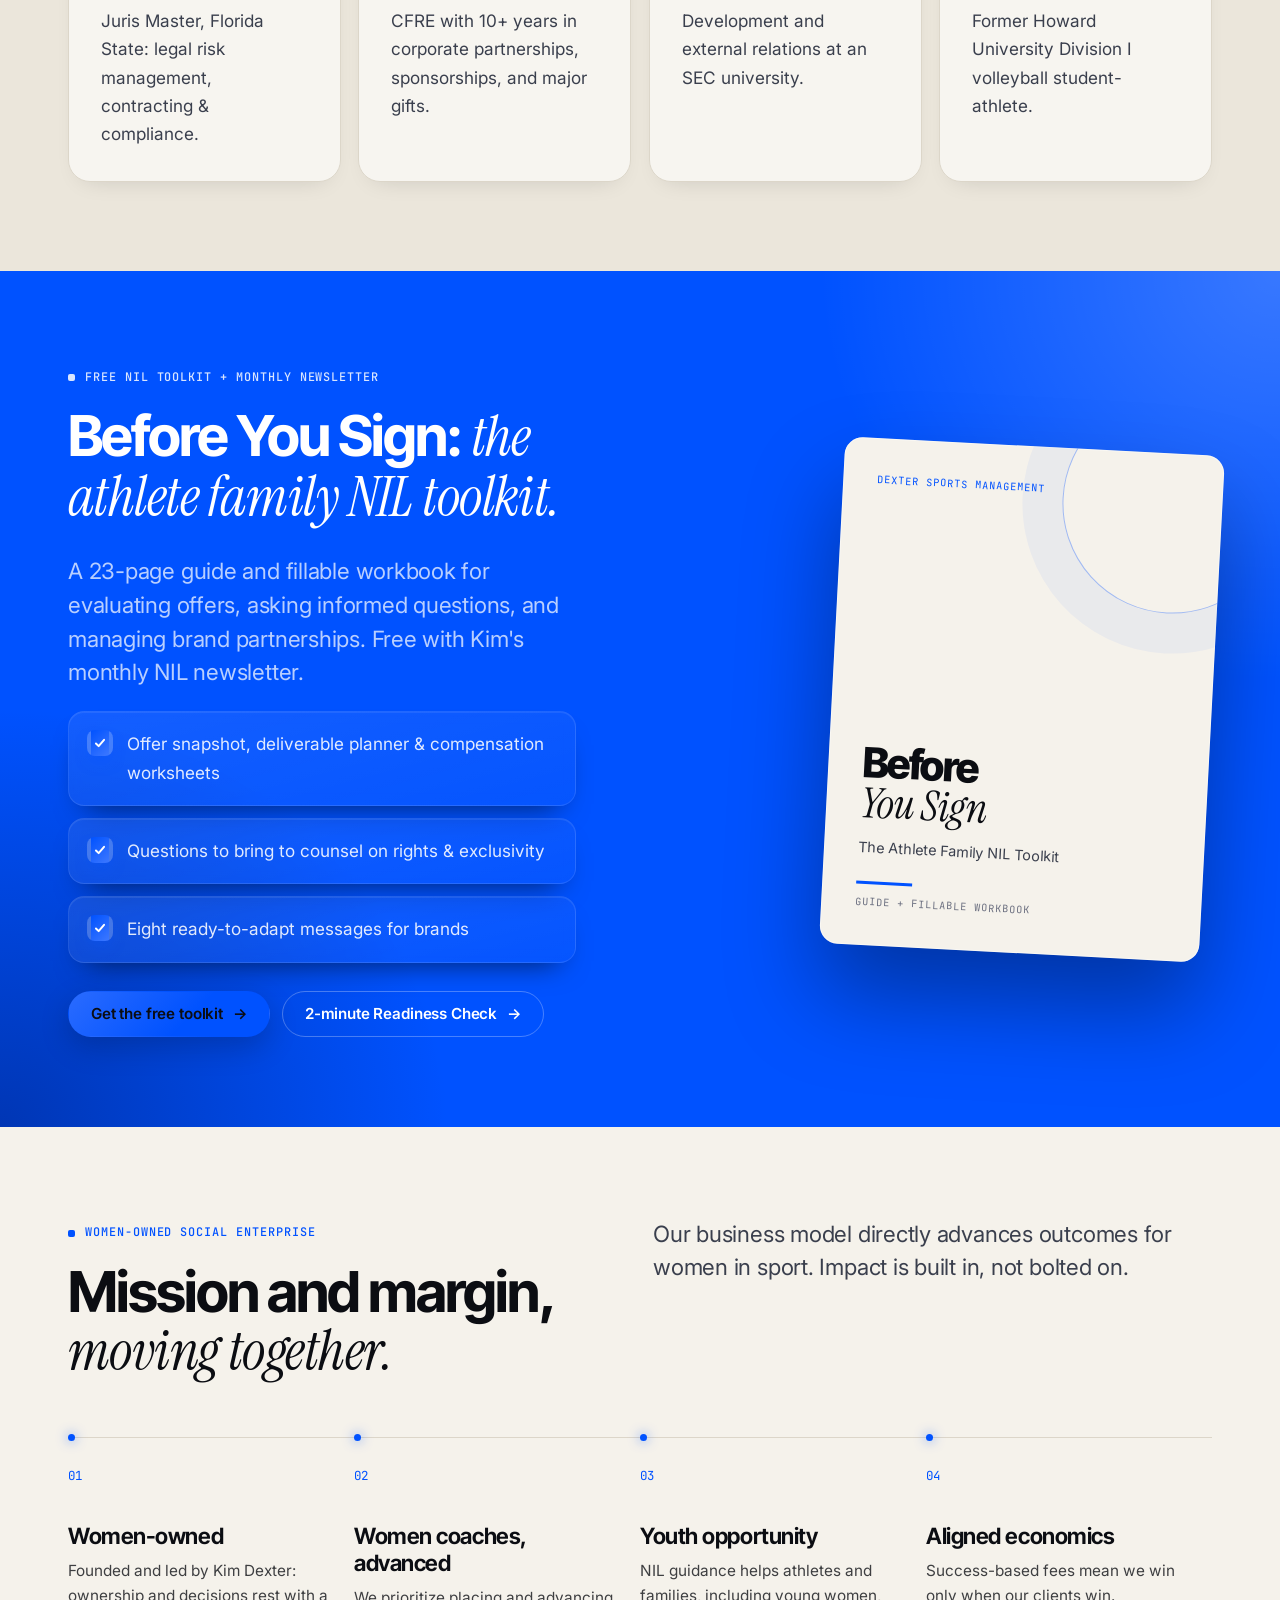
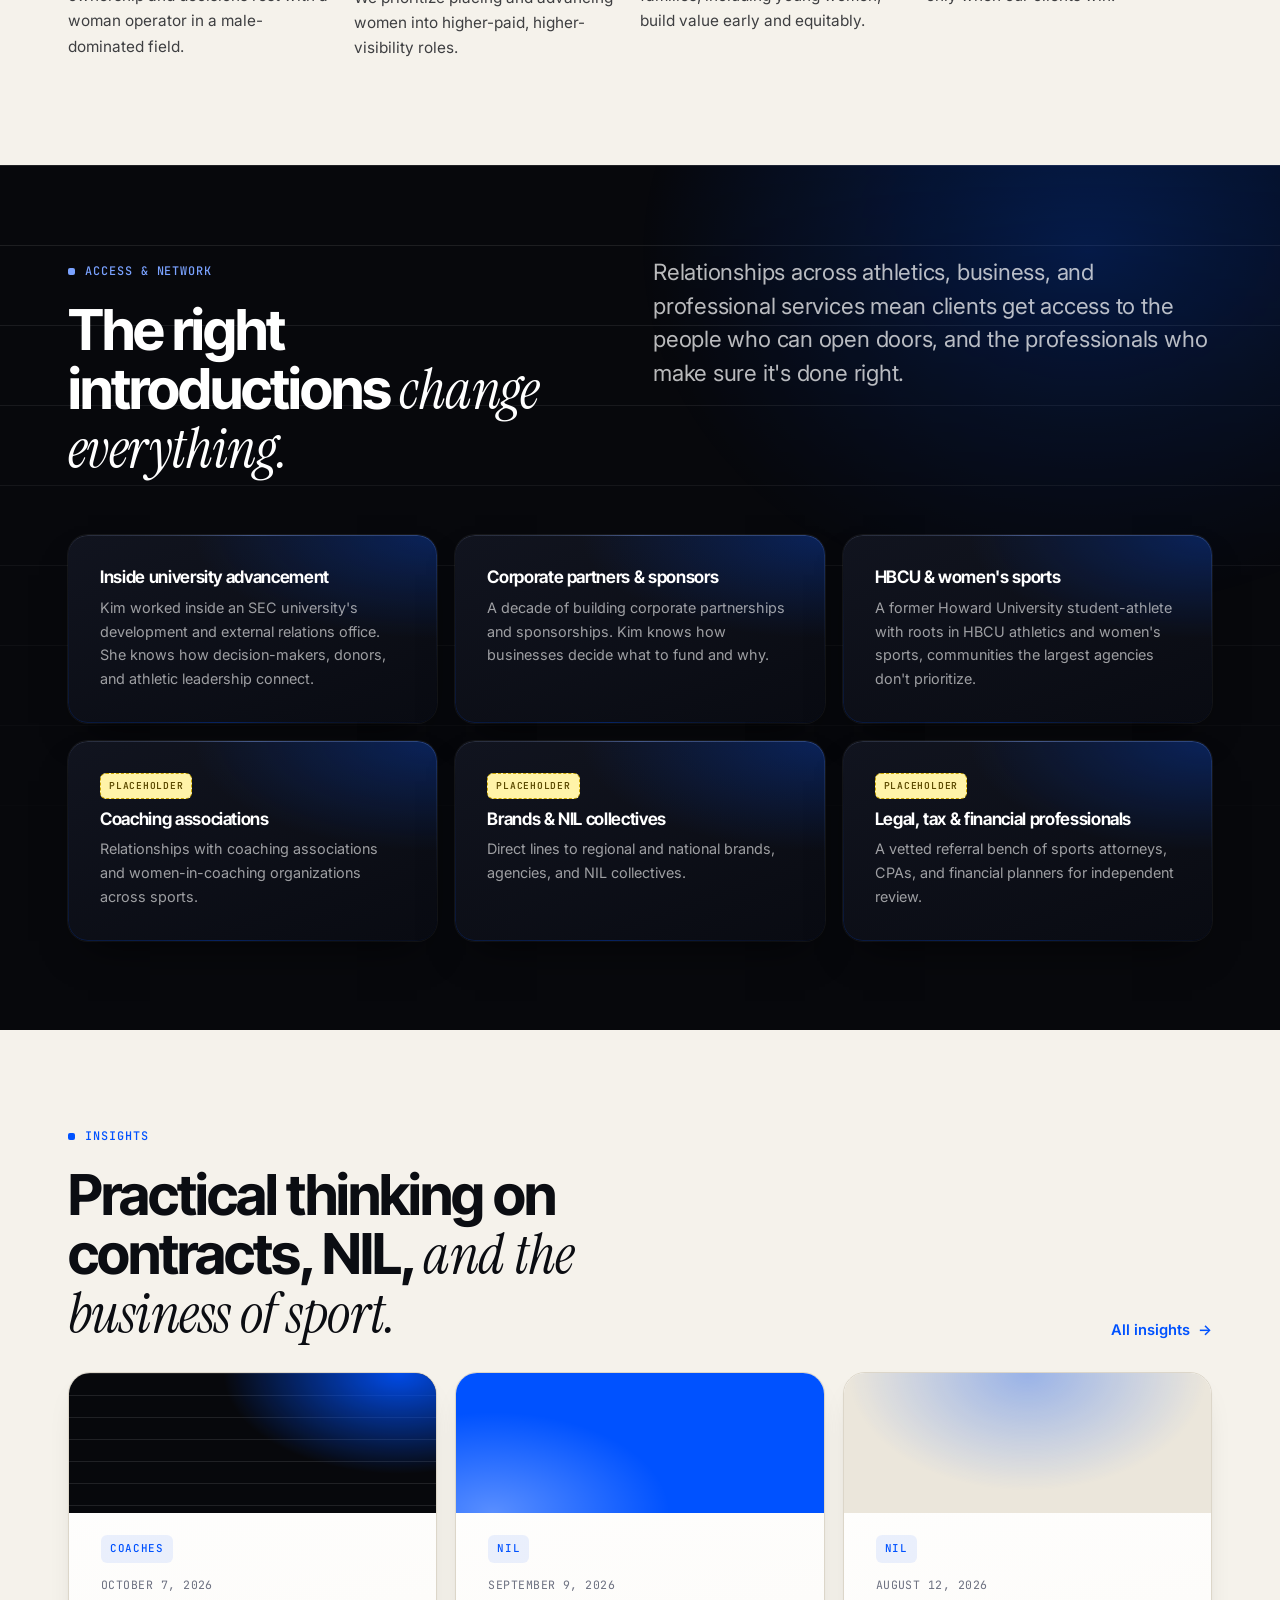
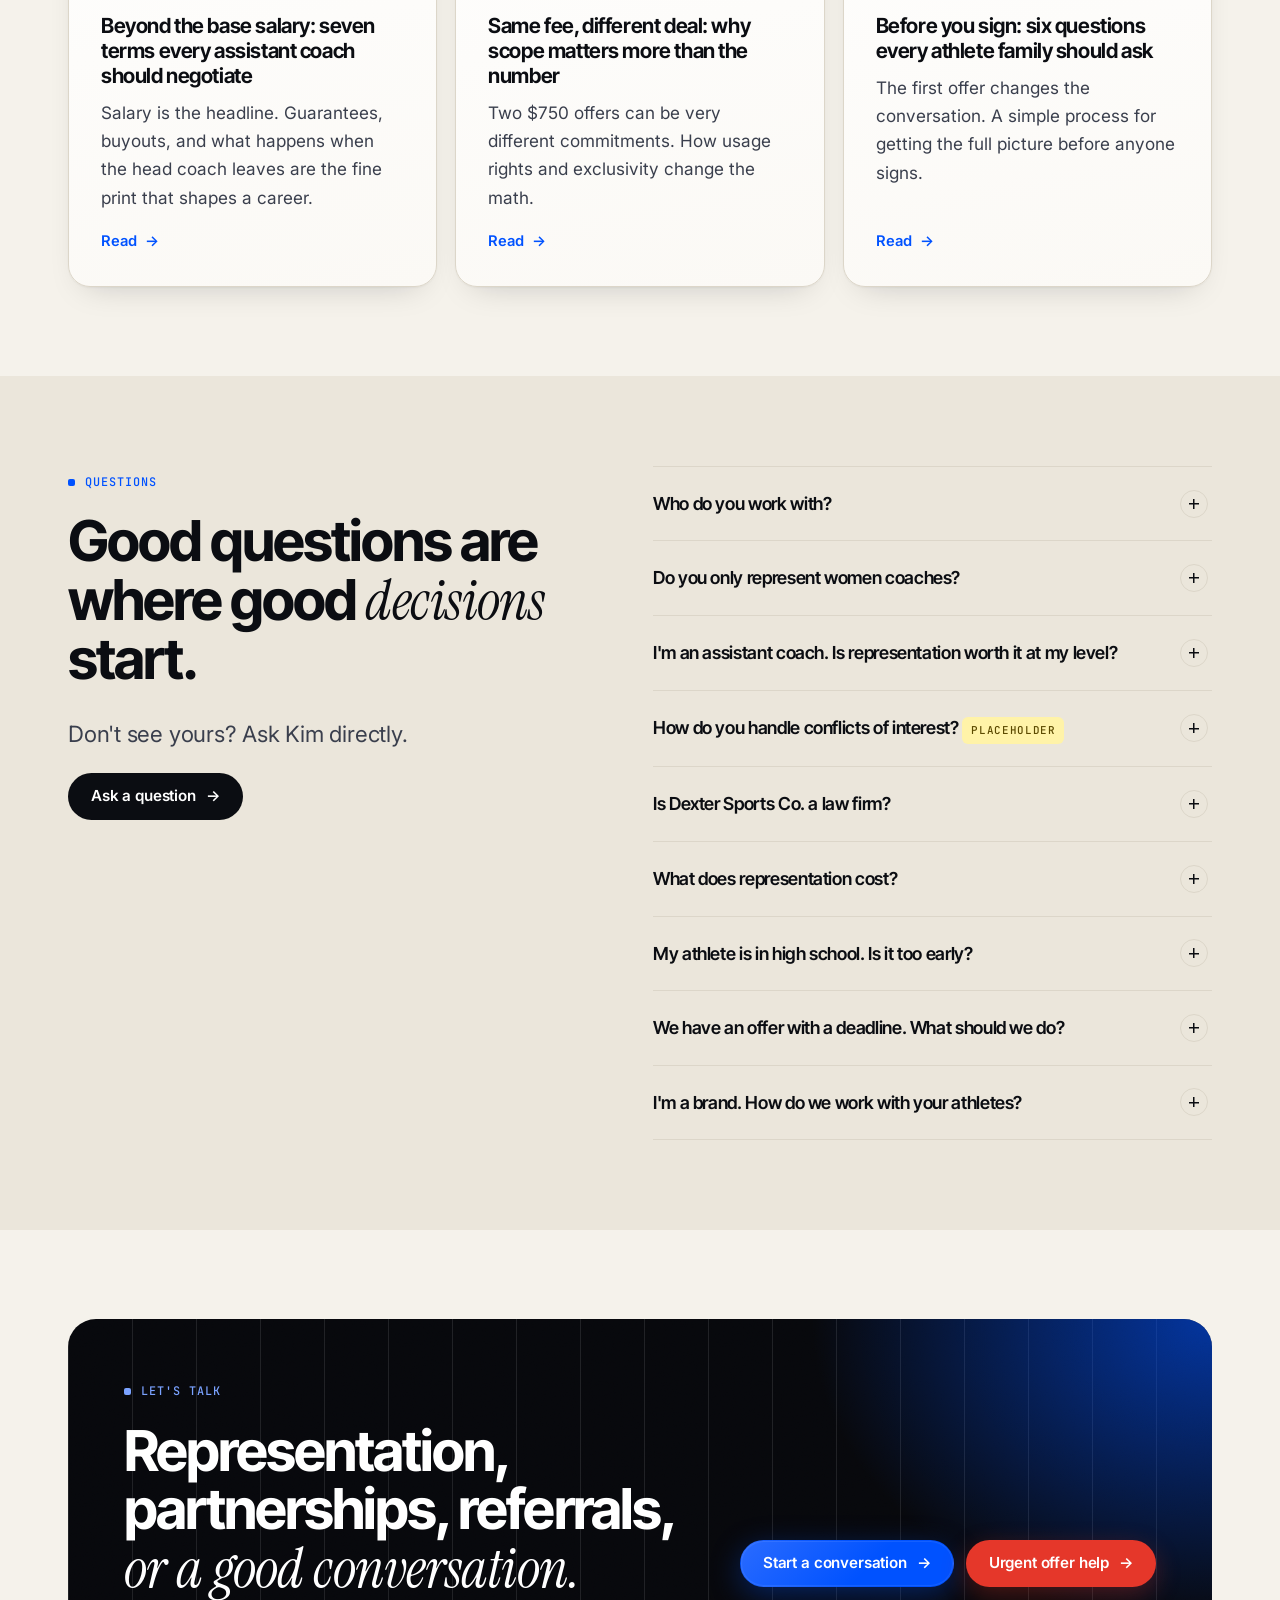
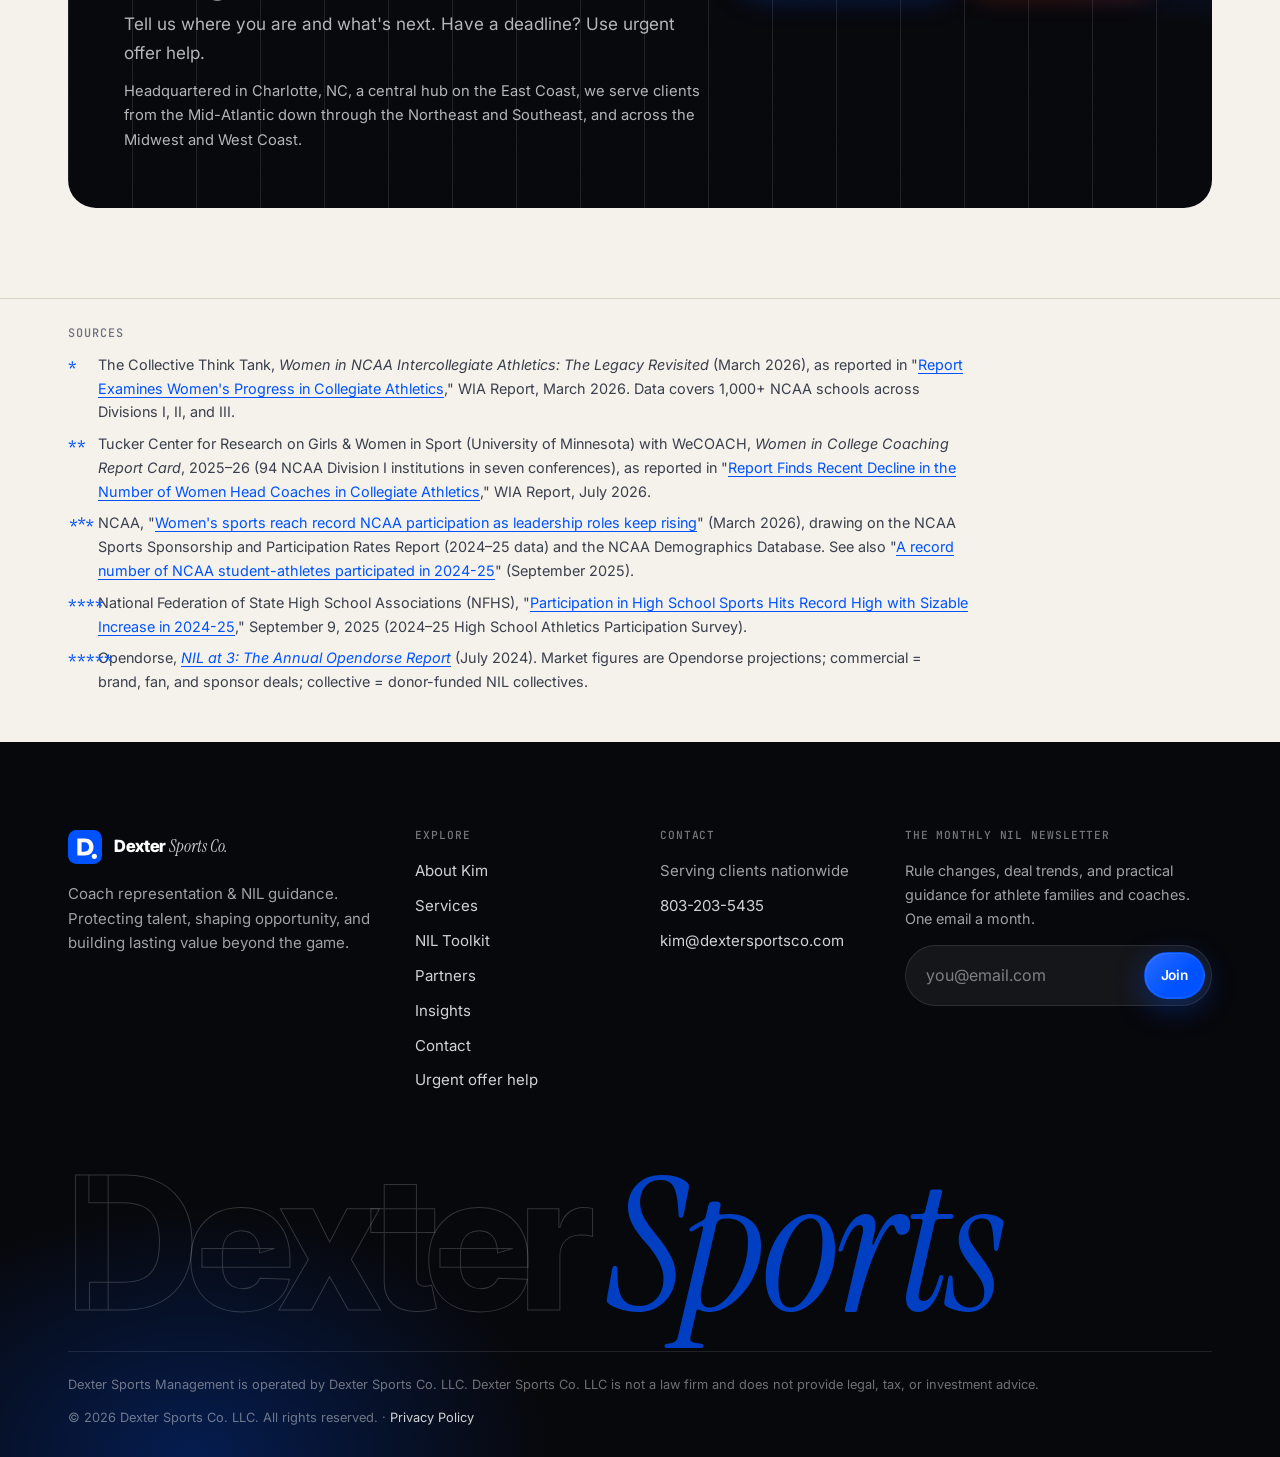
==== commit 07d87eac: "Hide key-stats placeholder band (switchable via features.keyStats) The 4-figure band under the home " ====
--- a/index.html
+++ b/index.html
@@ -94,7 +94,8 @@
     </div>
 
     <!-- STATS -->
-    <section class="section--tight" data-hide-empty>
+    <!-- KEY STATS band (years, clients advised, relationships, value negotiated) — on/off: config.js → features.keyStats -->
+    <section class="section--tight" data-hide-empty data-feature="keyStats">
       <div class="container">
         <div class="stats" data-render="stats"></div>
       </div>
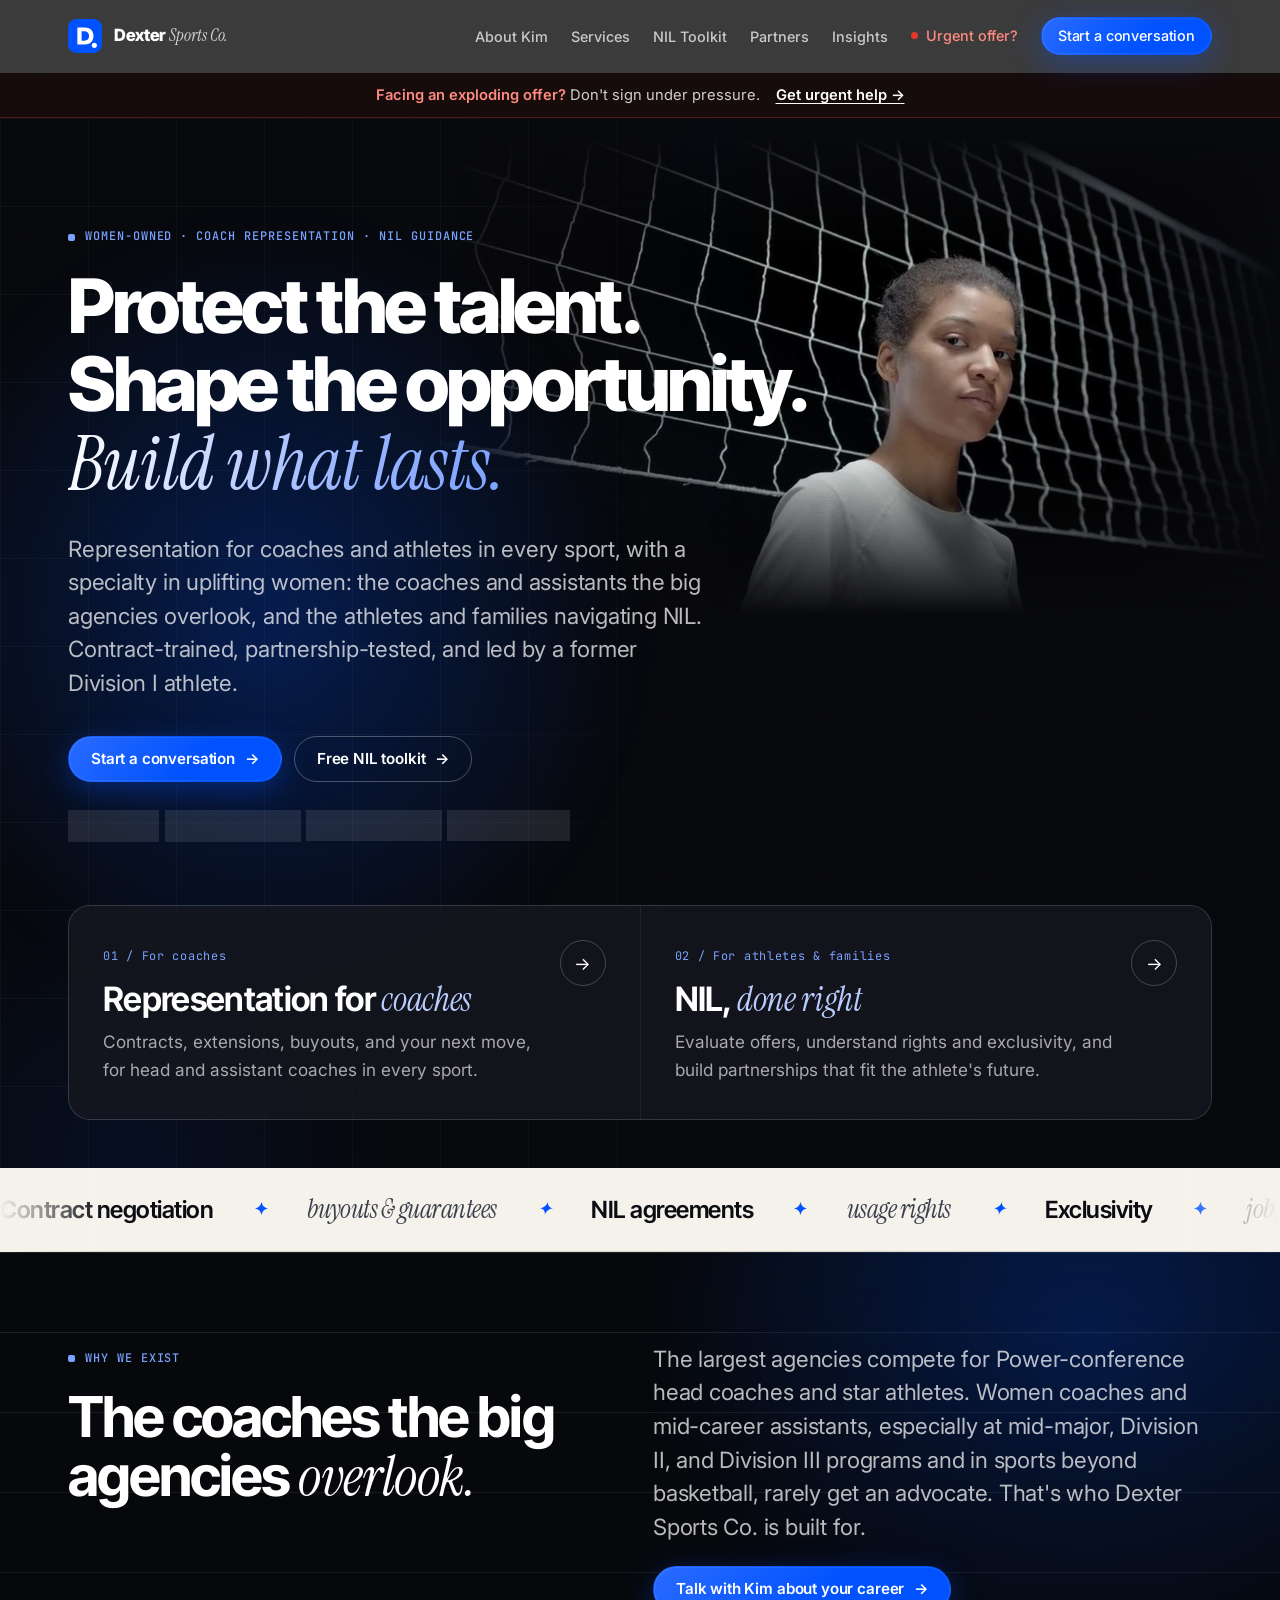
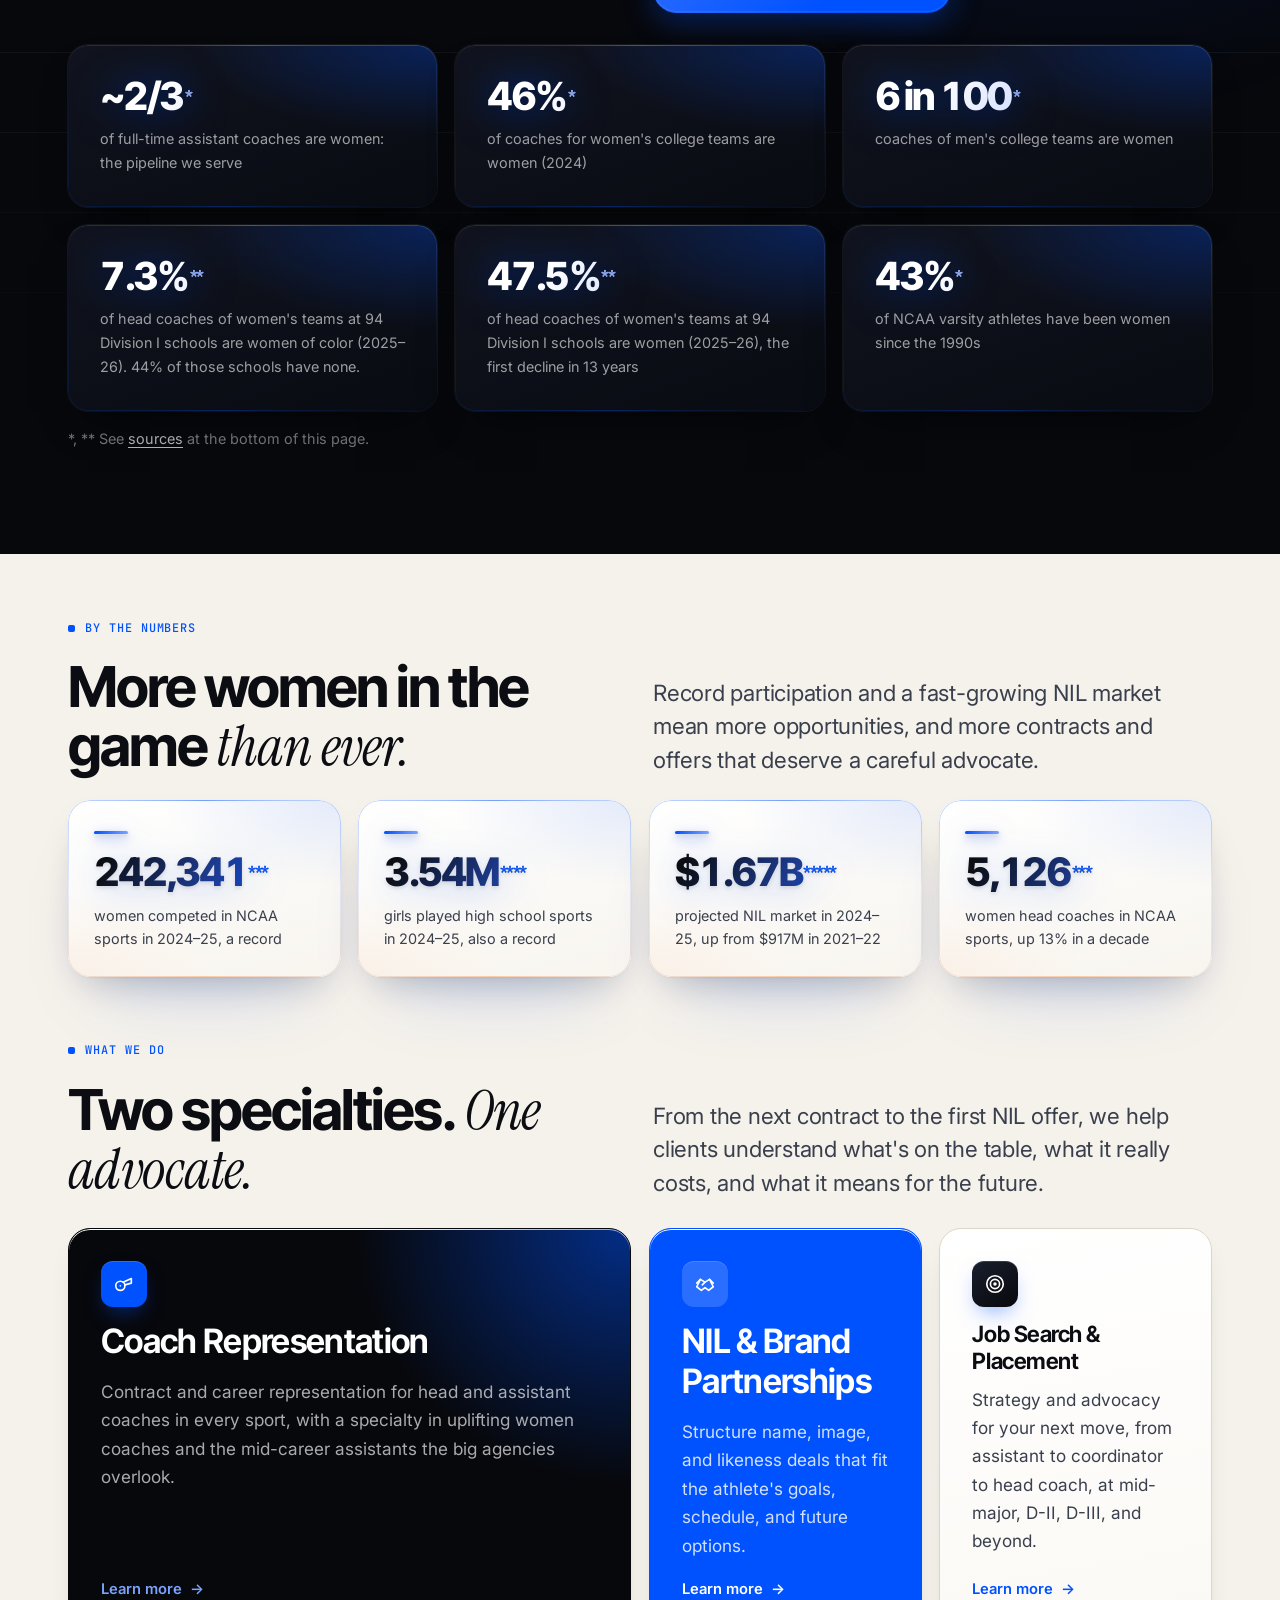
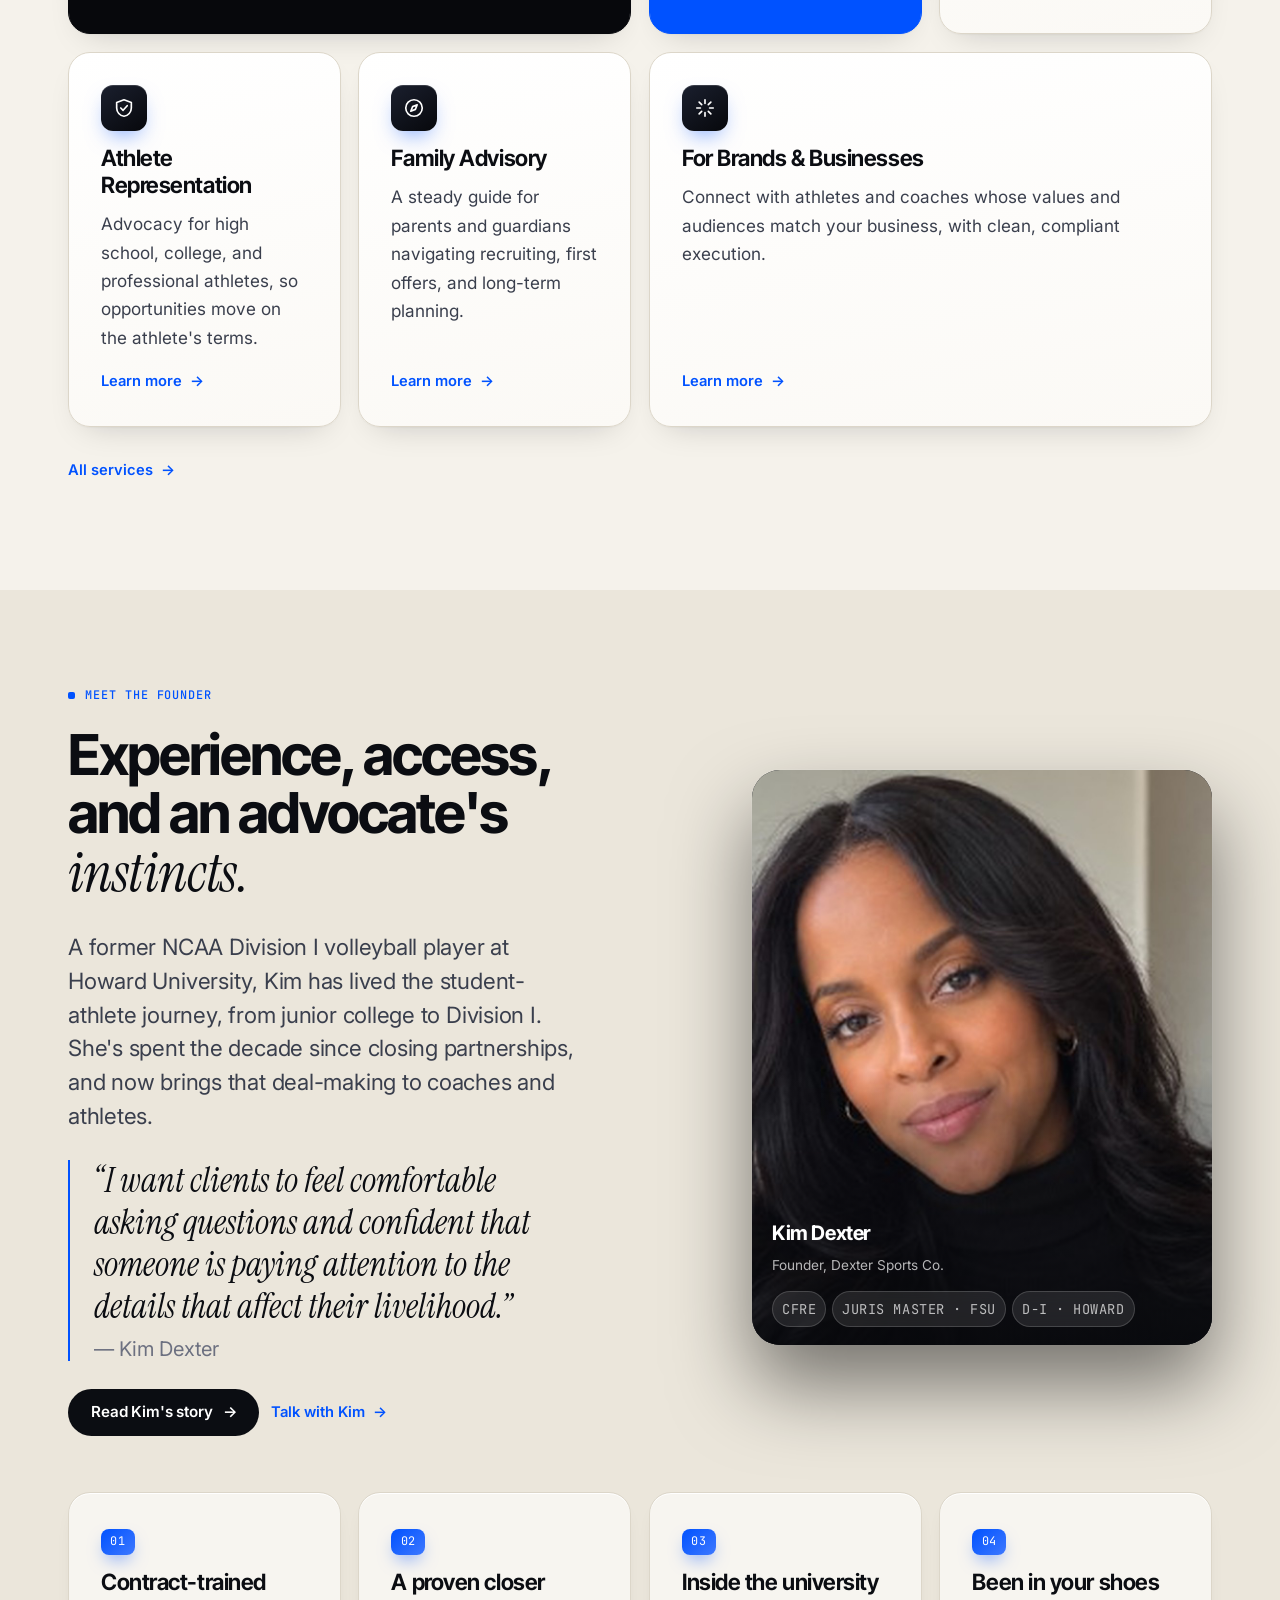
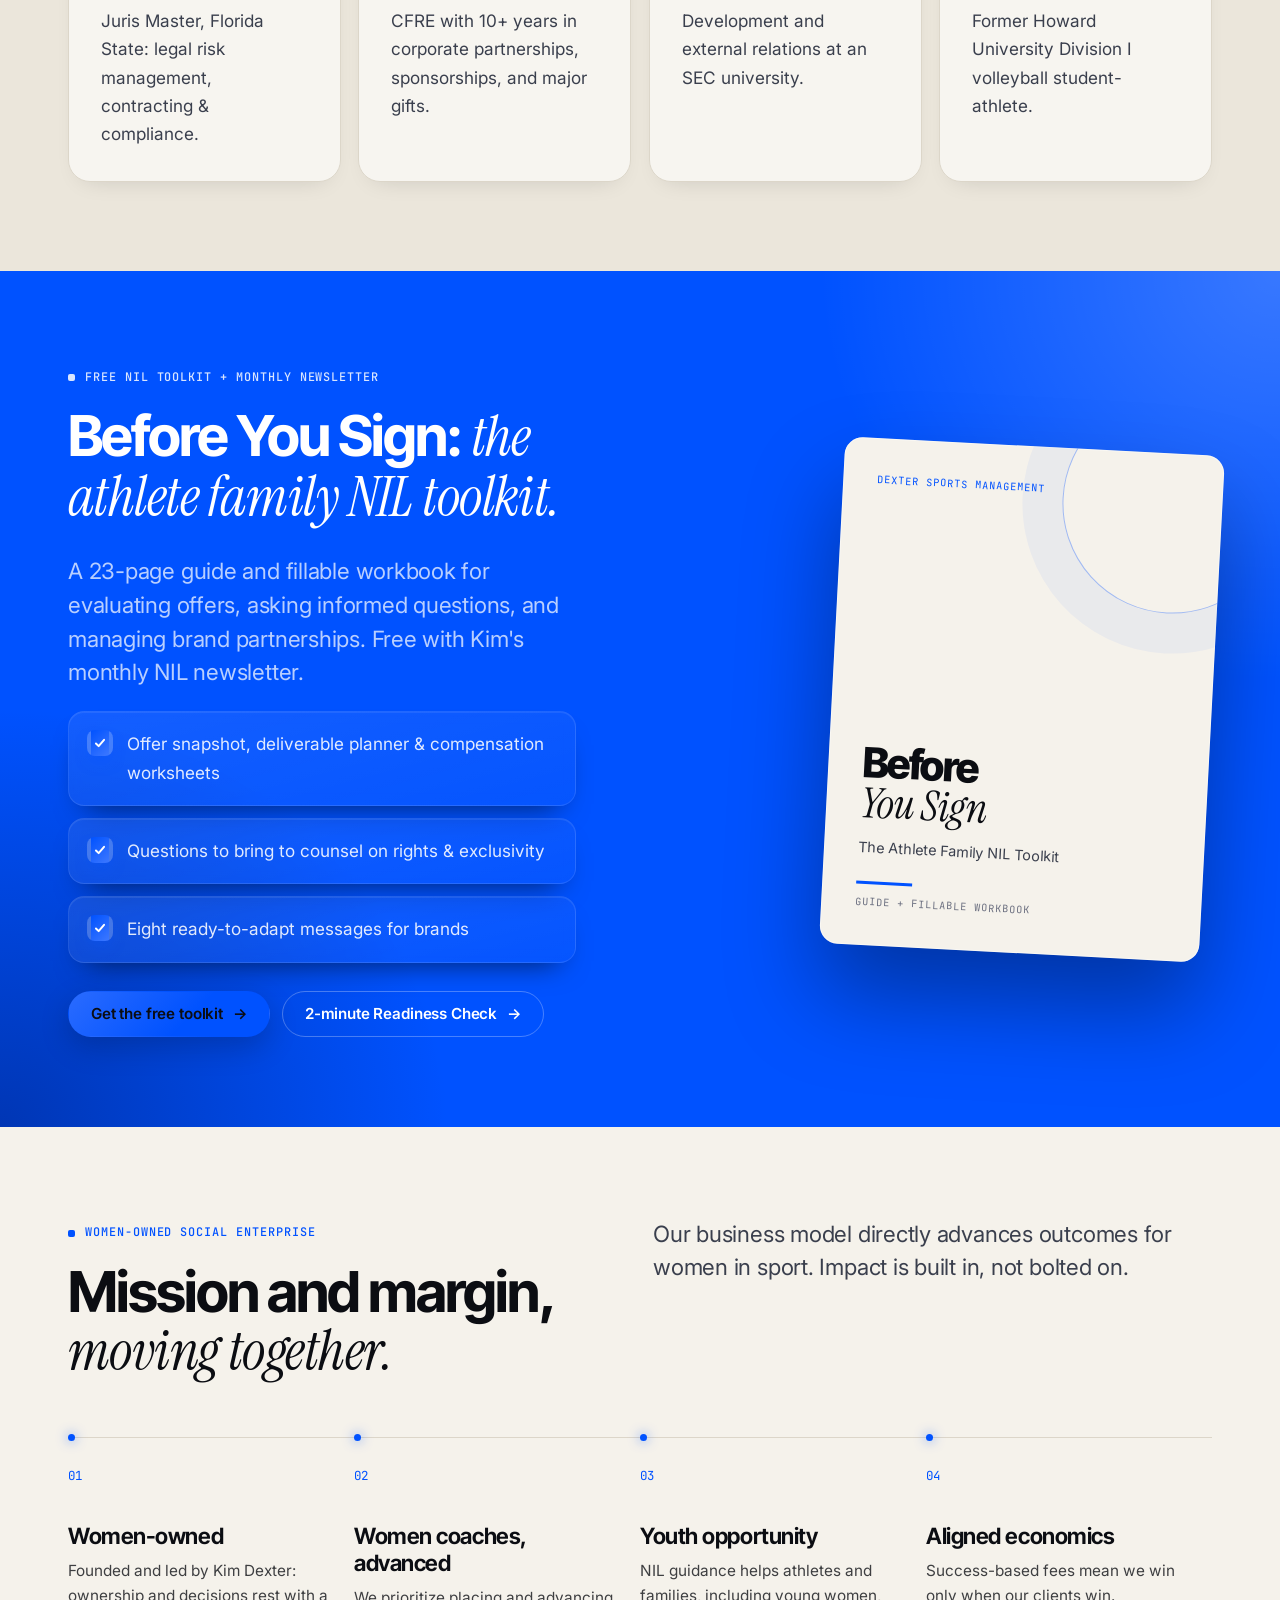
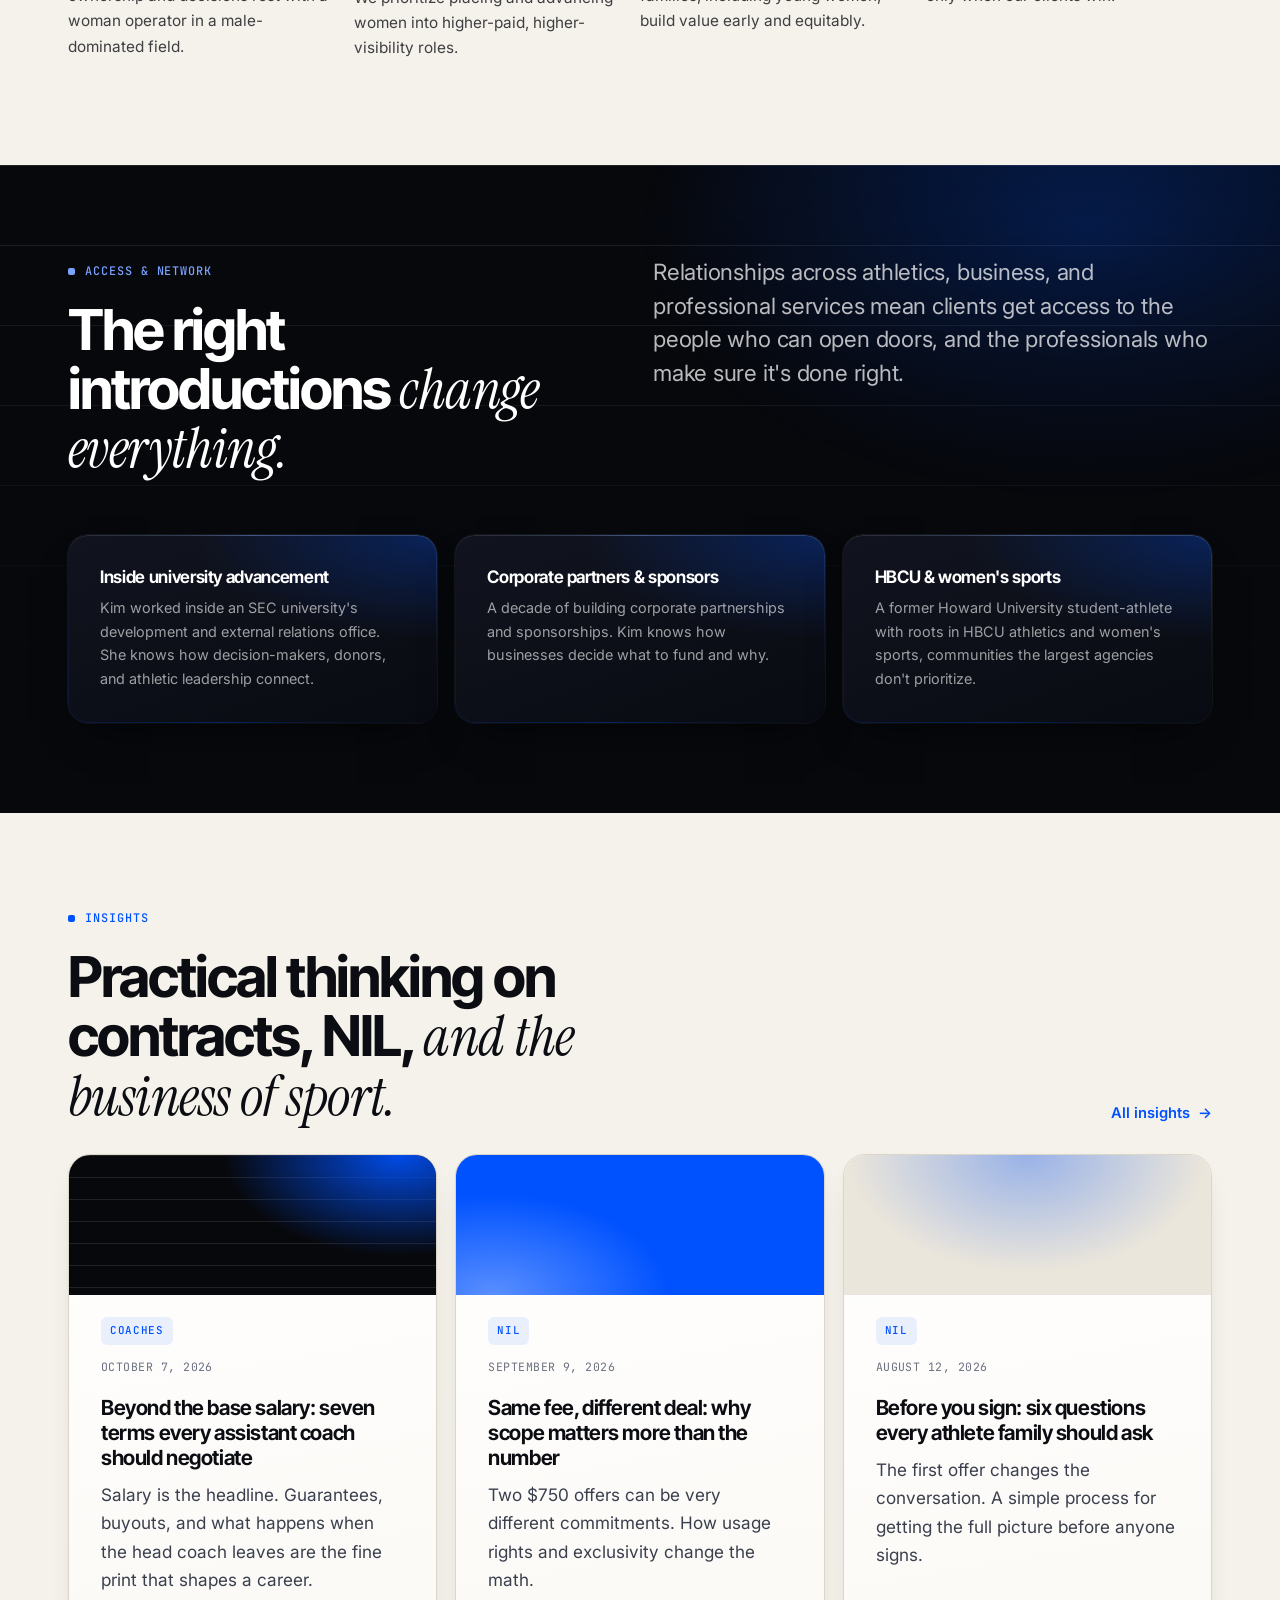
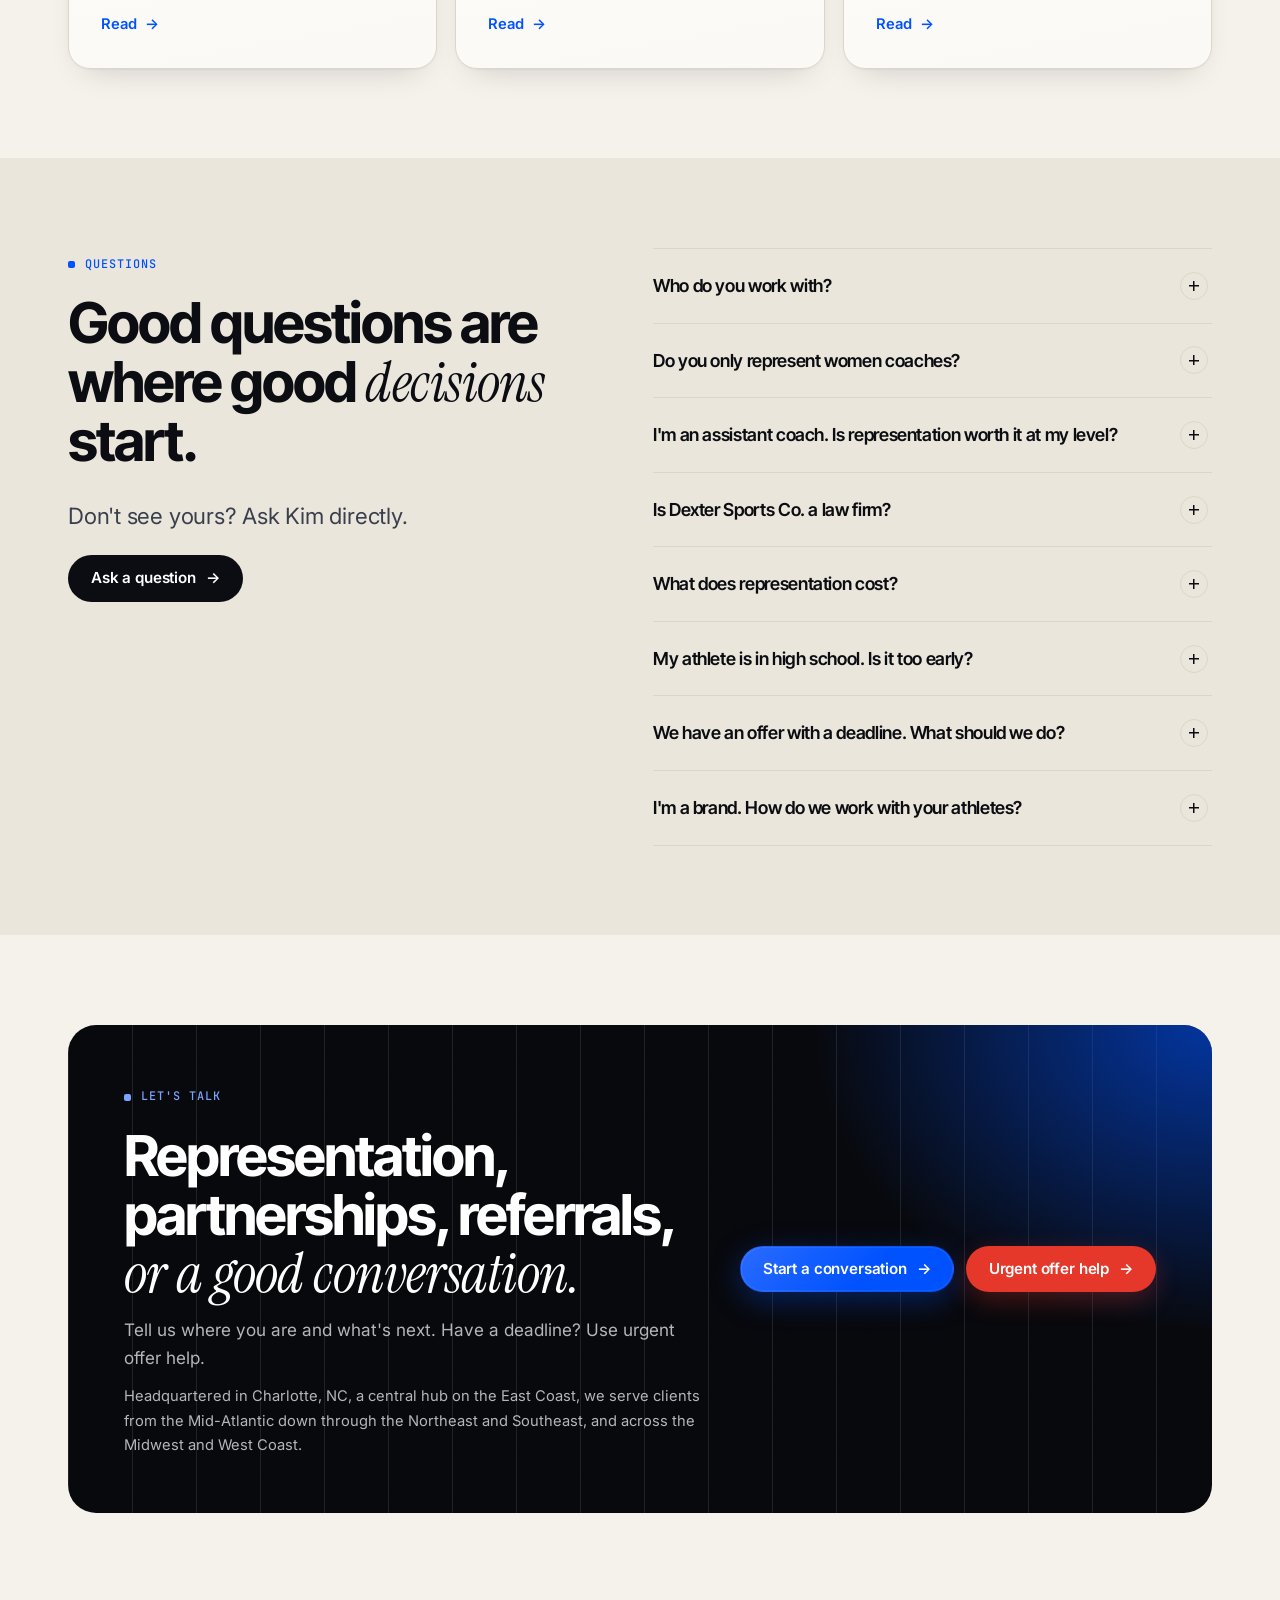
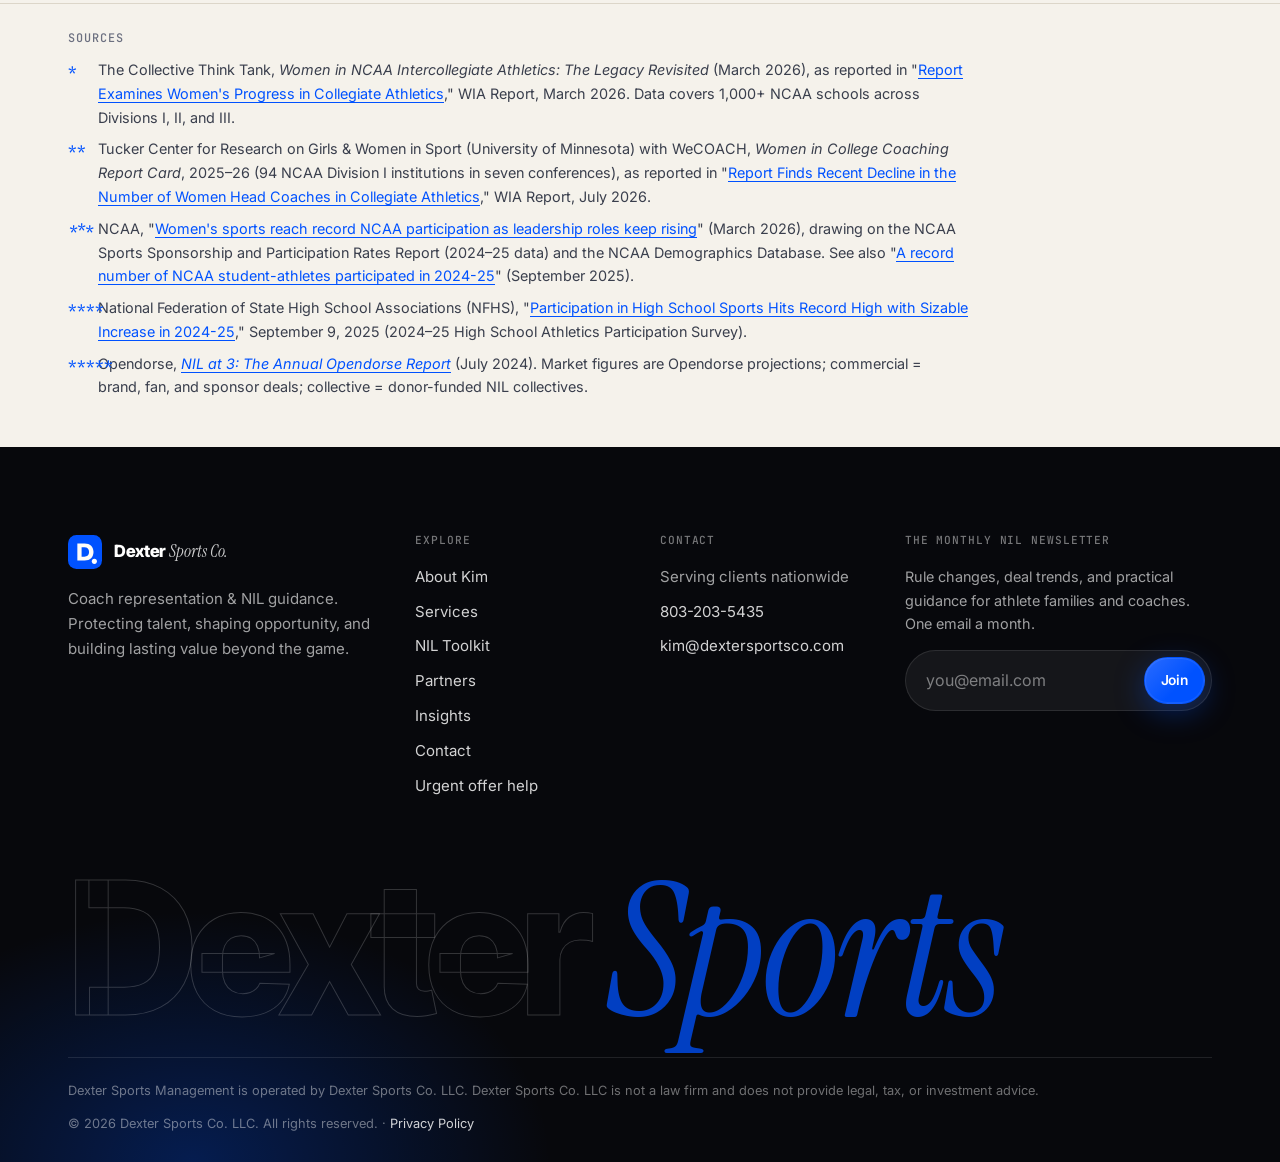
==== commit 378bde9d: "Add full favicon set (ico/png/apple/manifest) and 7 stored favicon options Co-Authored-By: Claude Op" ====
--- a/index.html
+++ b/index.html
@@ -13,7 +13,11 @@
   <meta property="og:image" content="https://www.dextersportsco.com/assets/img/og-image.png">
   <meta name="twitter:card" content="summary_large_image">
   <meta name="theme-color" content="#07080c">
+  <link rel="icon" href="favicon.ico" sizes="48x48">
   <link rel="icon" href="assets/img/favicon.svg" type="image/svg+xml">
+  <link rel="icon" href="assets/img/favicon-32.png" type="image/png" sizes="32x32">
+  <link rel="apple-touch-icon" href="apple-touch-icon.png">
+  <link rel="manifest" href="site.webmanifest">
   <link rel="preconnect" href="https://fonts.googleapis.com">
   <link rel="preconnect" href="https://fonts.gstatic.com" crossorigin>
   <link href="https://fonts.googleapis.com/css2?family=Inter:wght@400;500;600;700&family=Inter+Tight:wght@600;700;800&family=Instrument+Serif:ital@0;1&family=JetBrains+Mono:wght@500&display=swap" rel="stylesheet">
